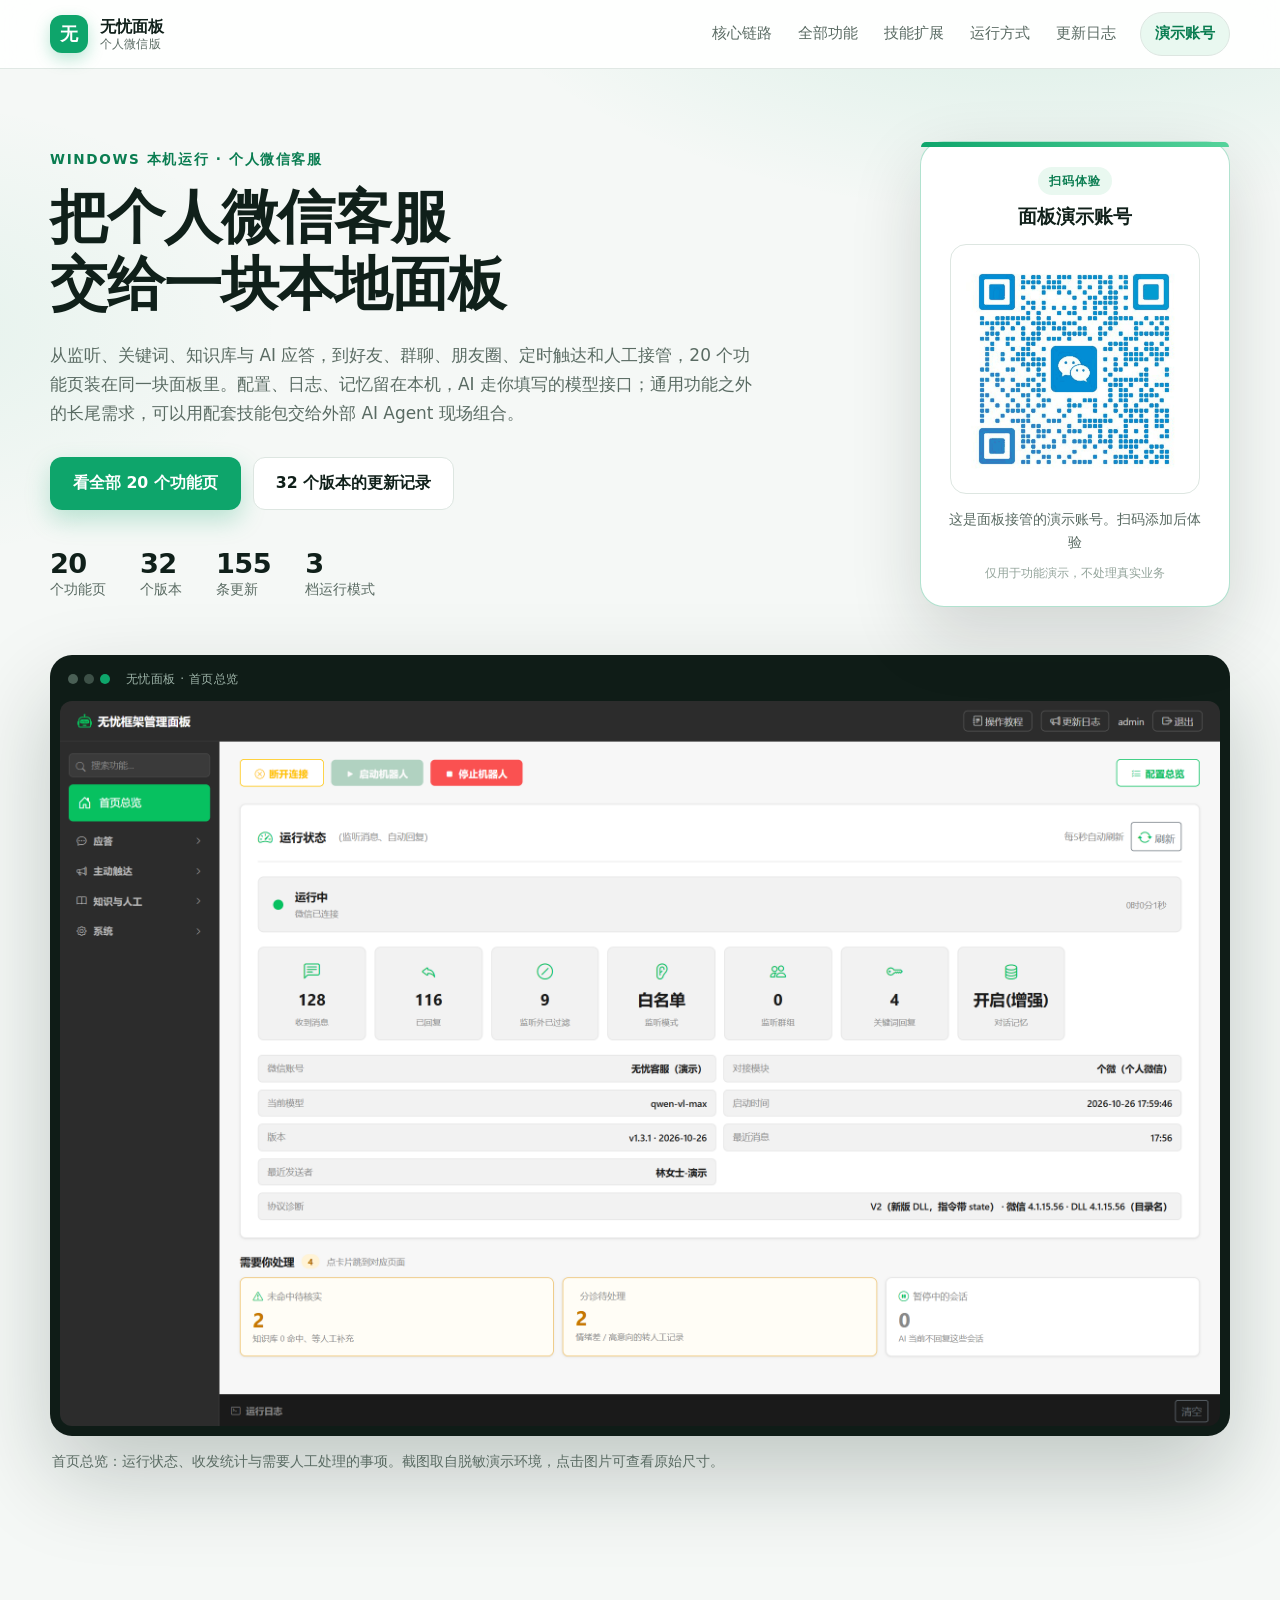
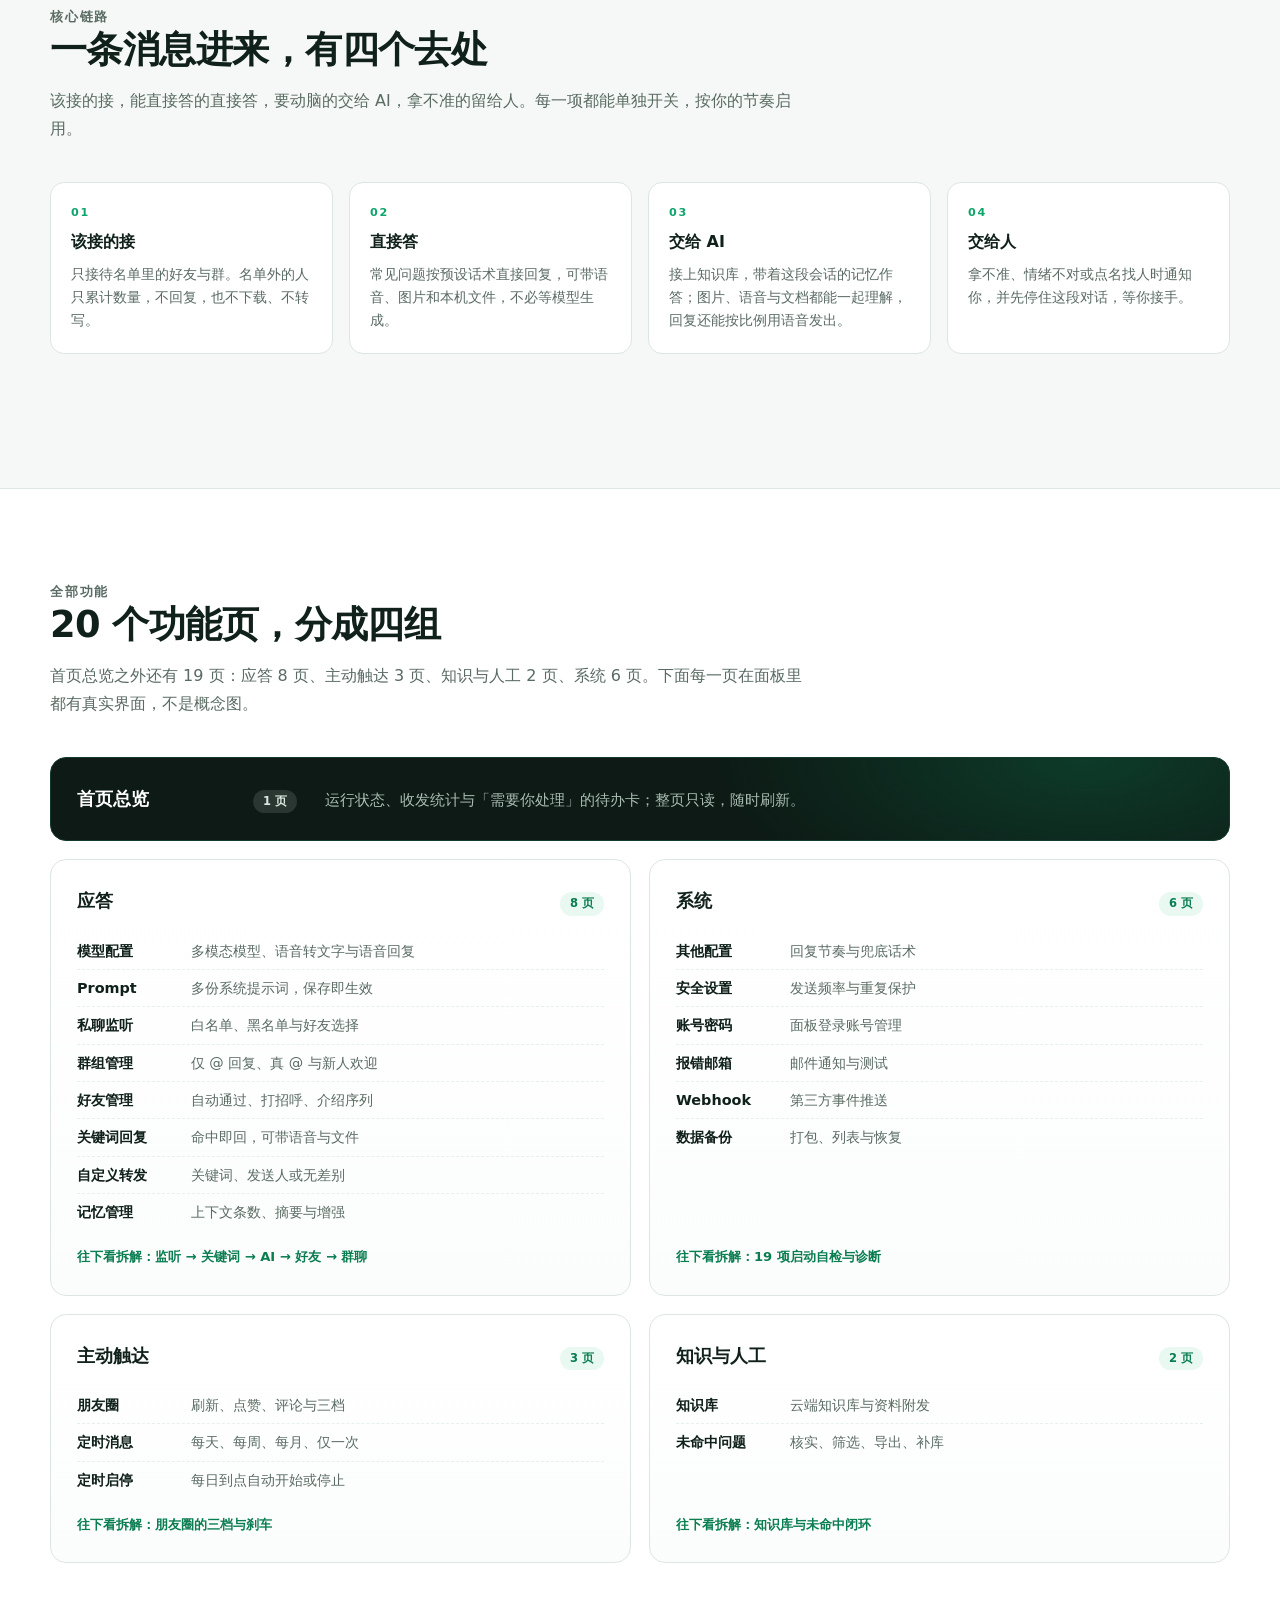
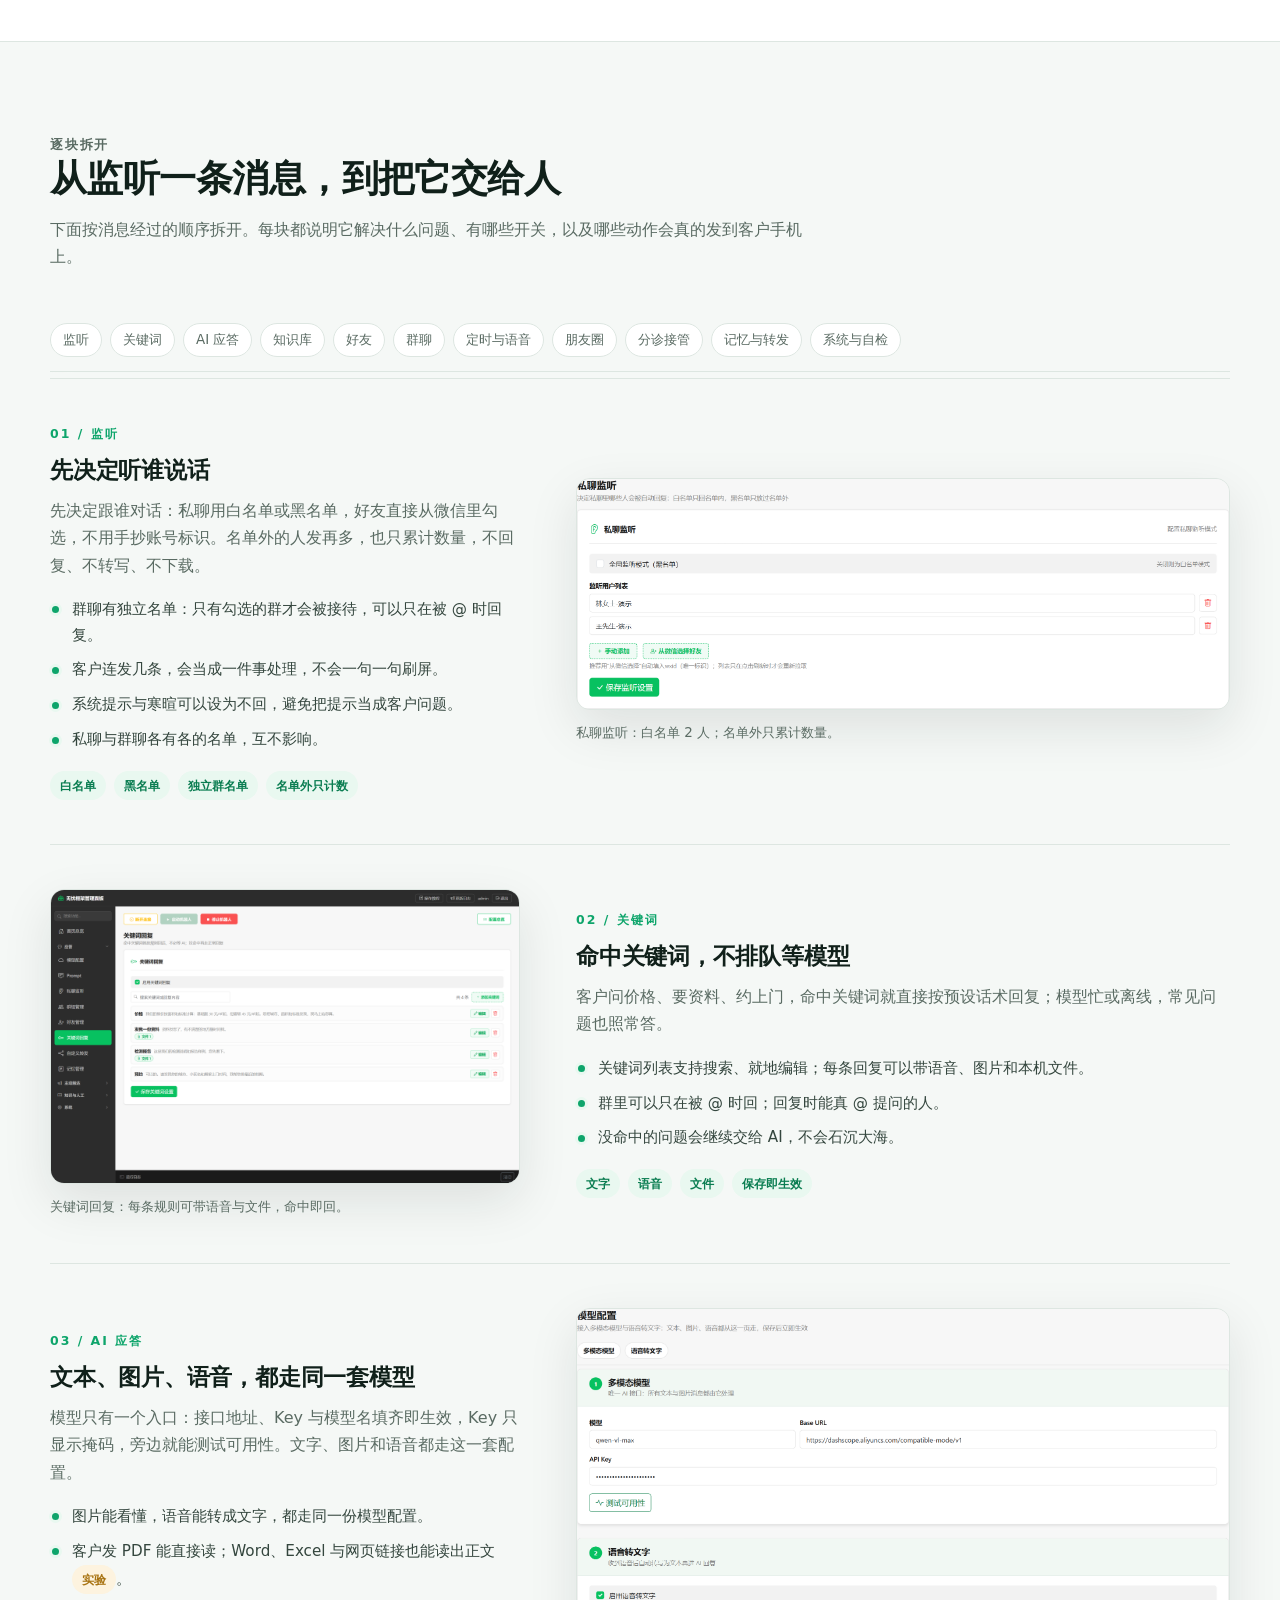
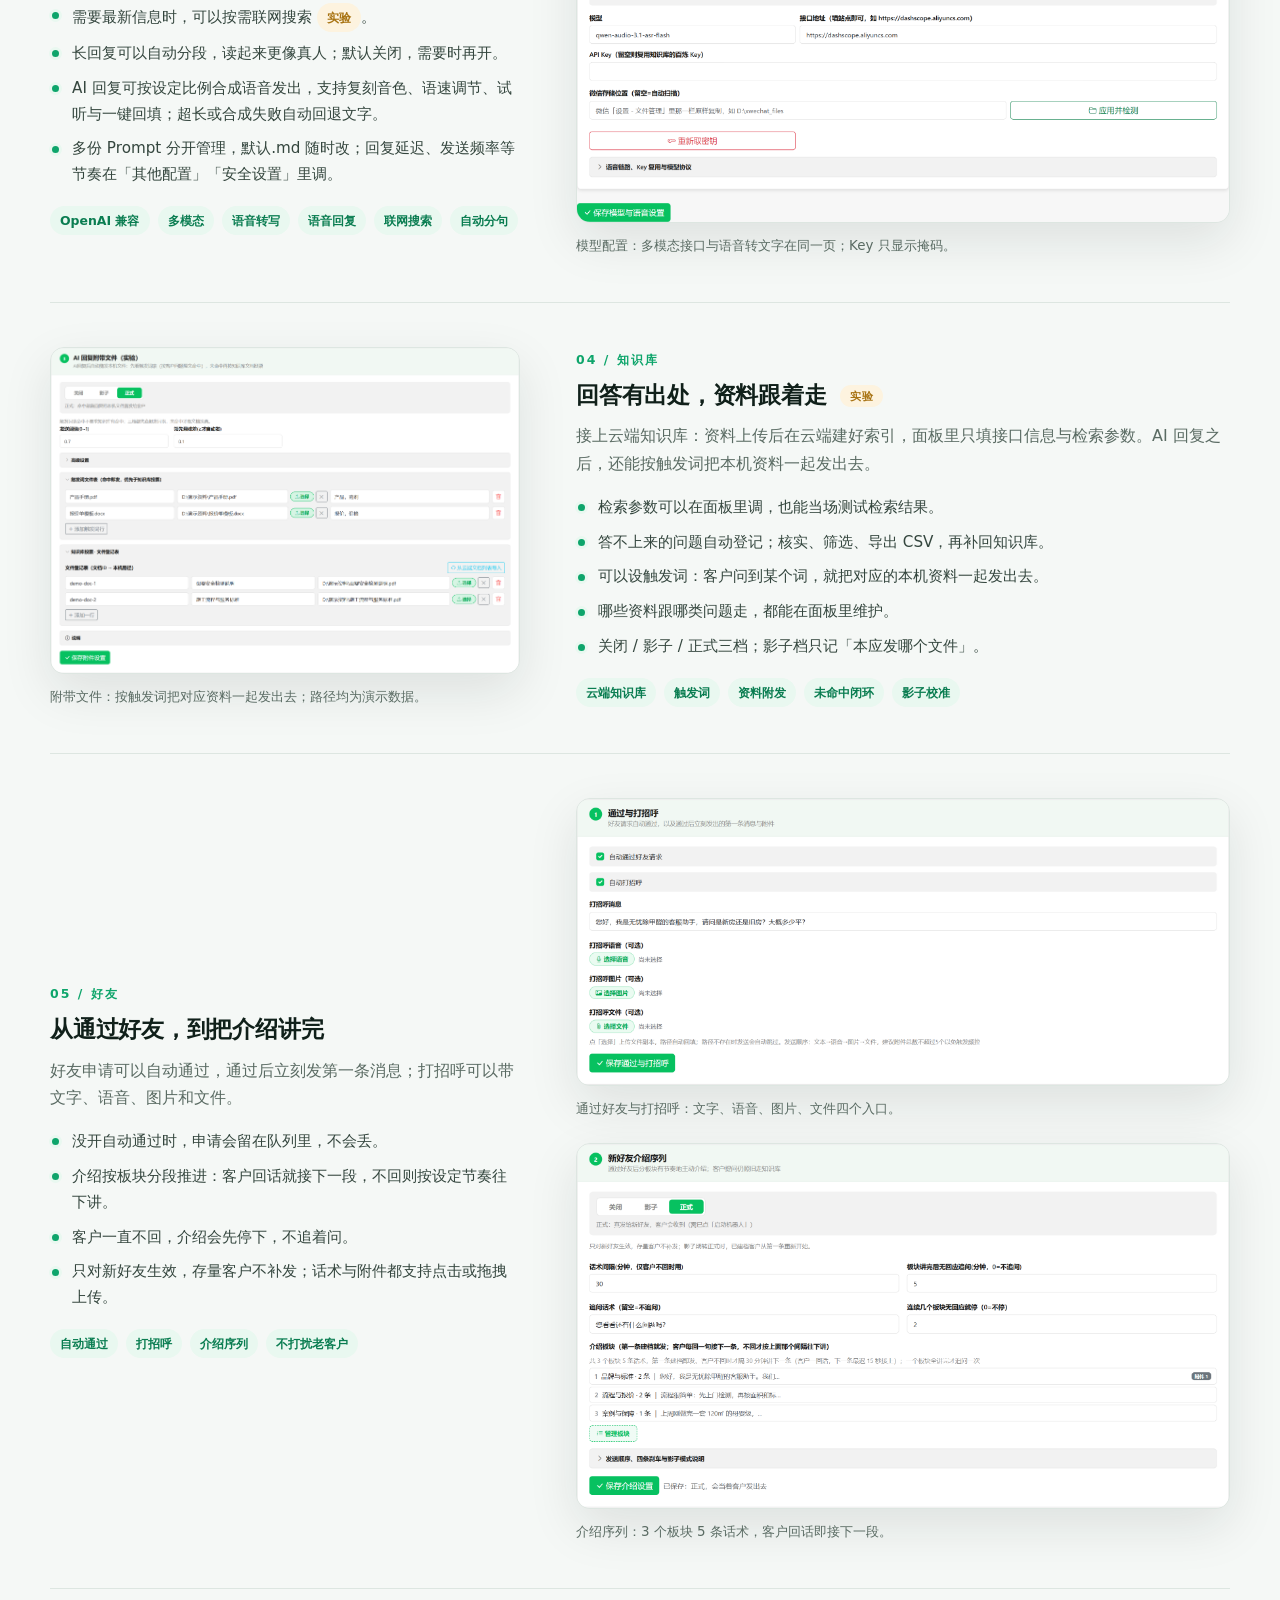
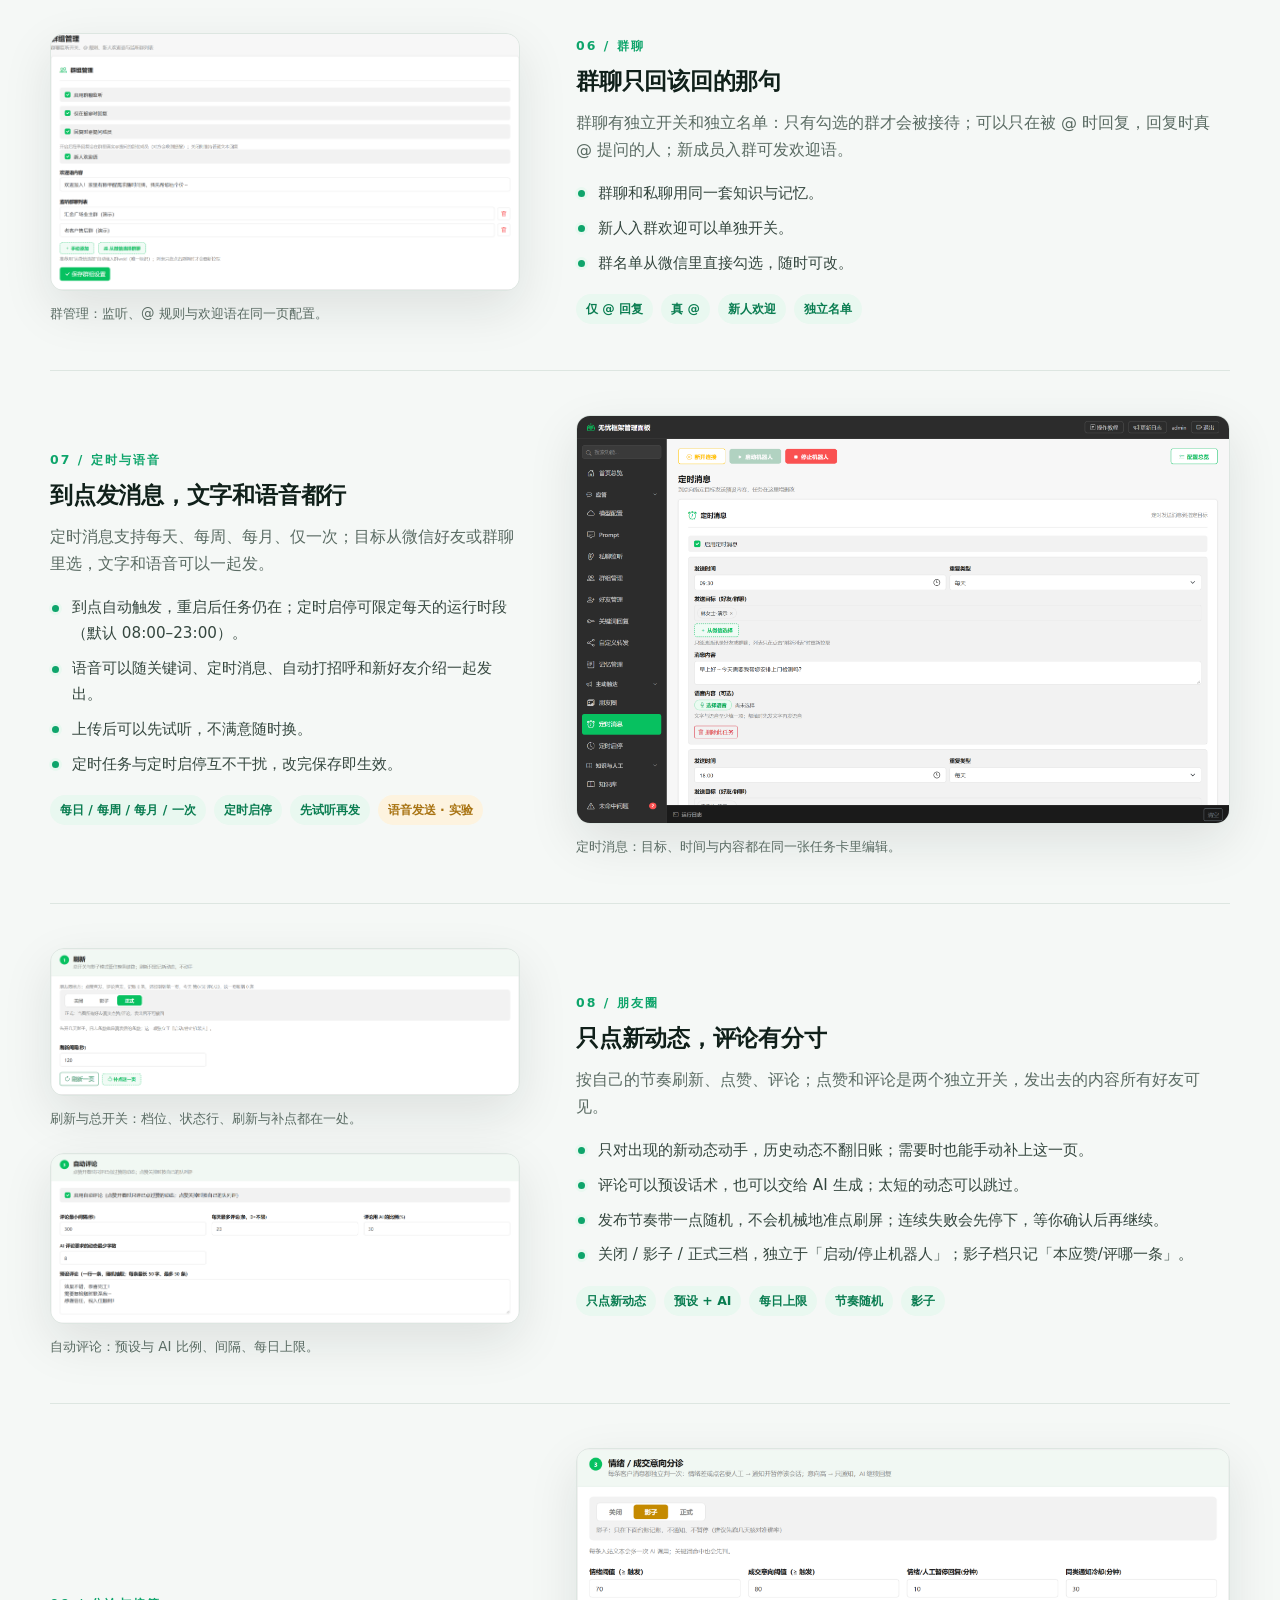
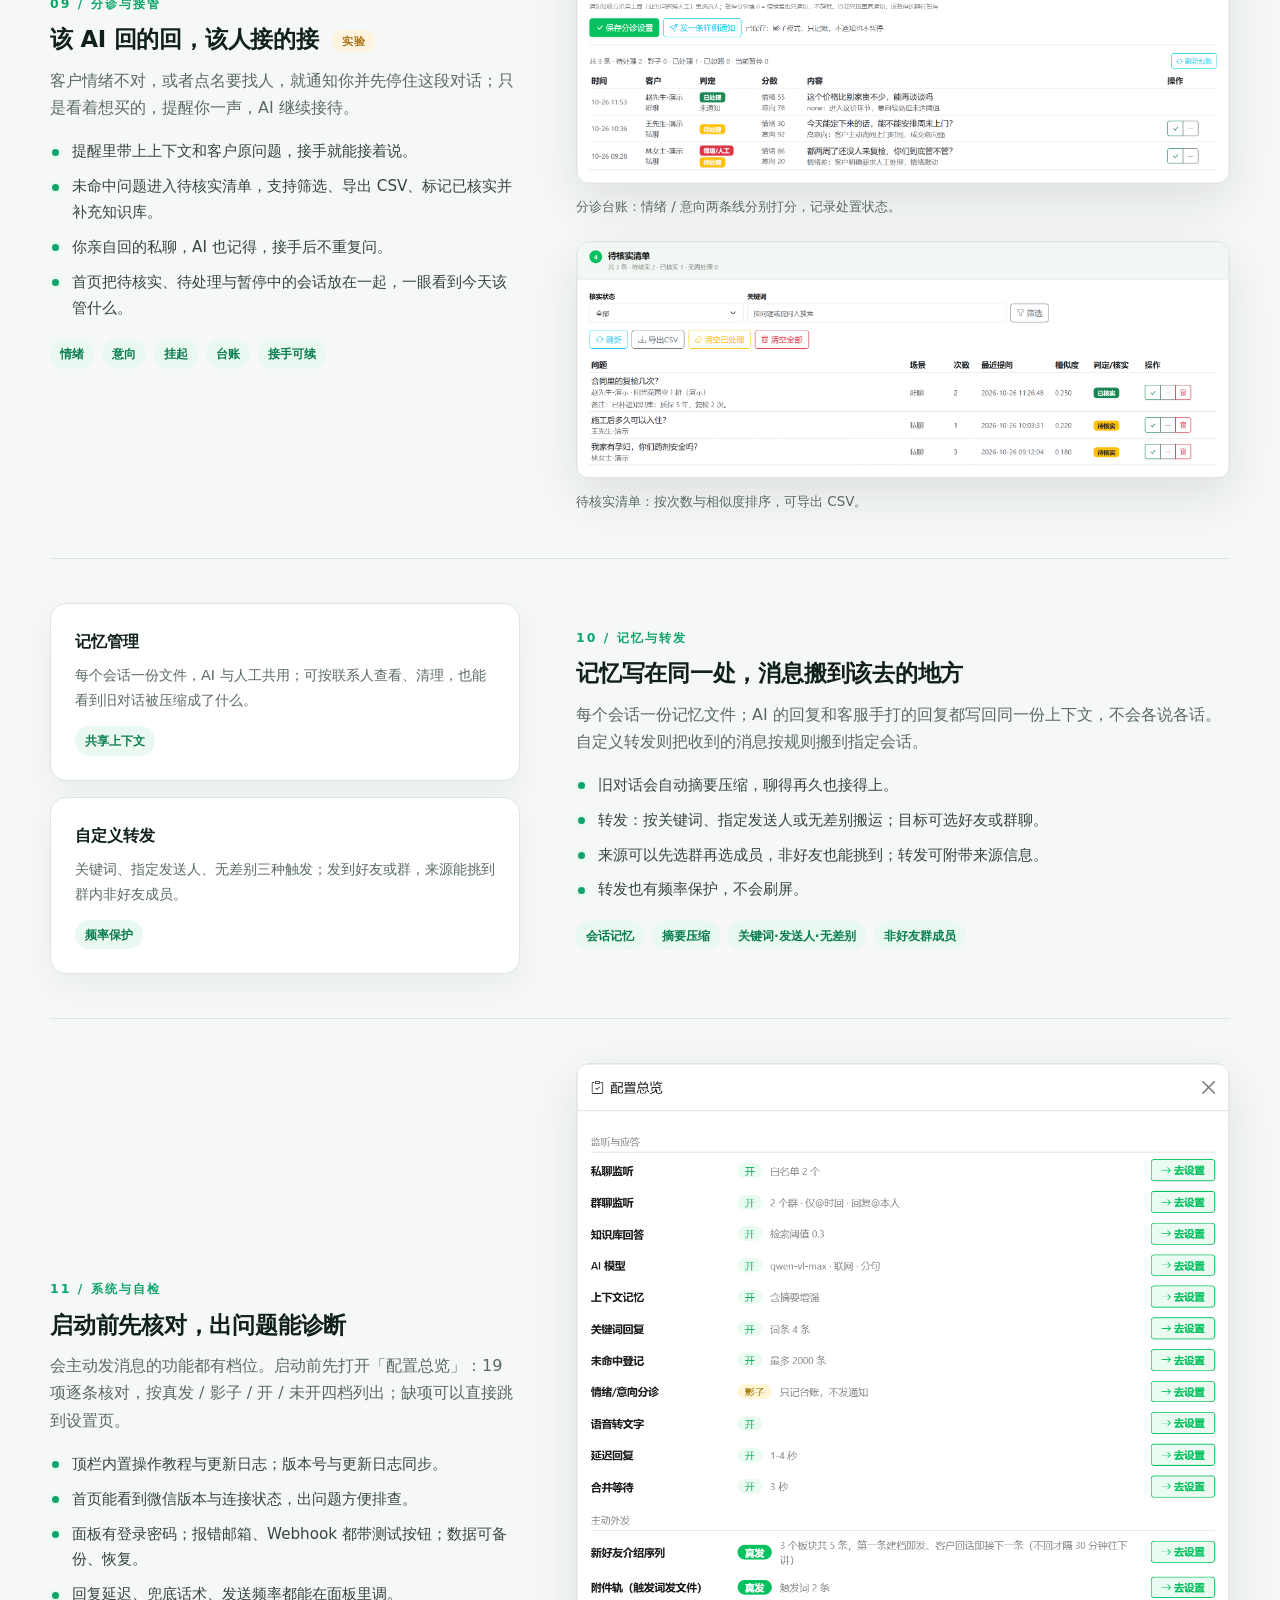
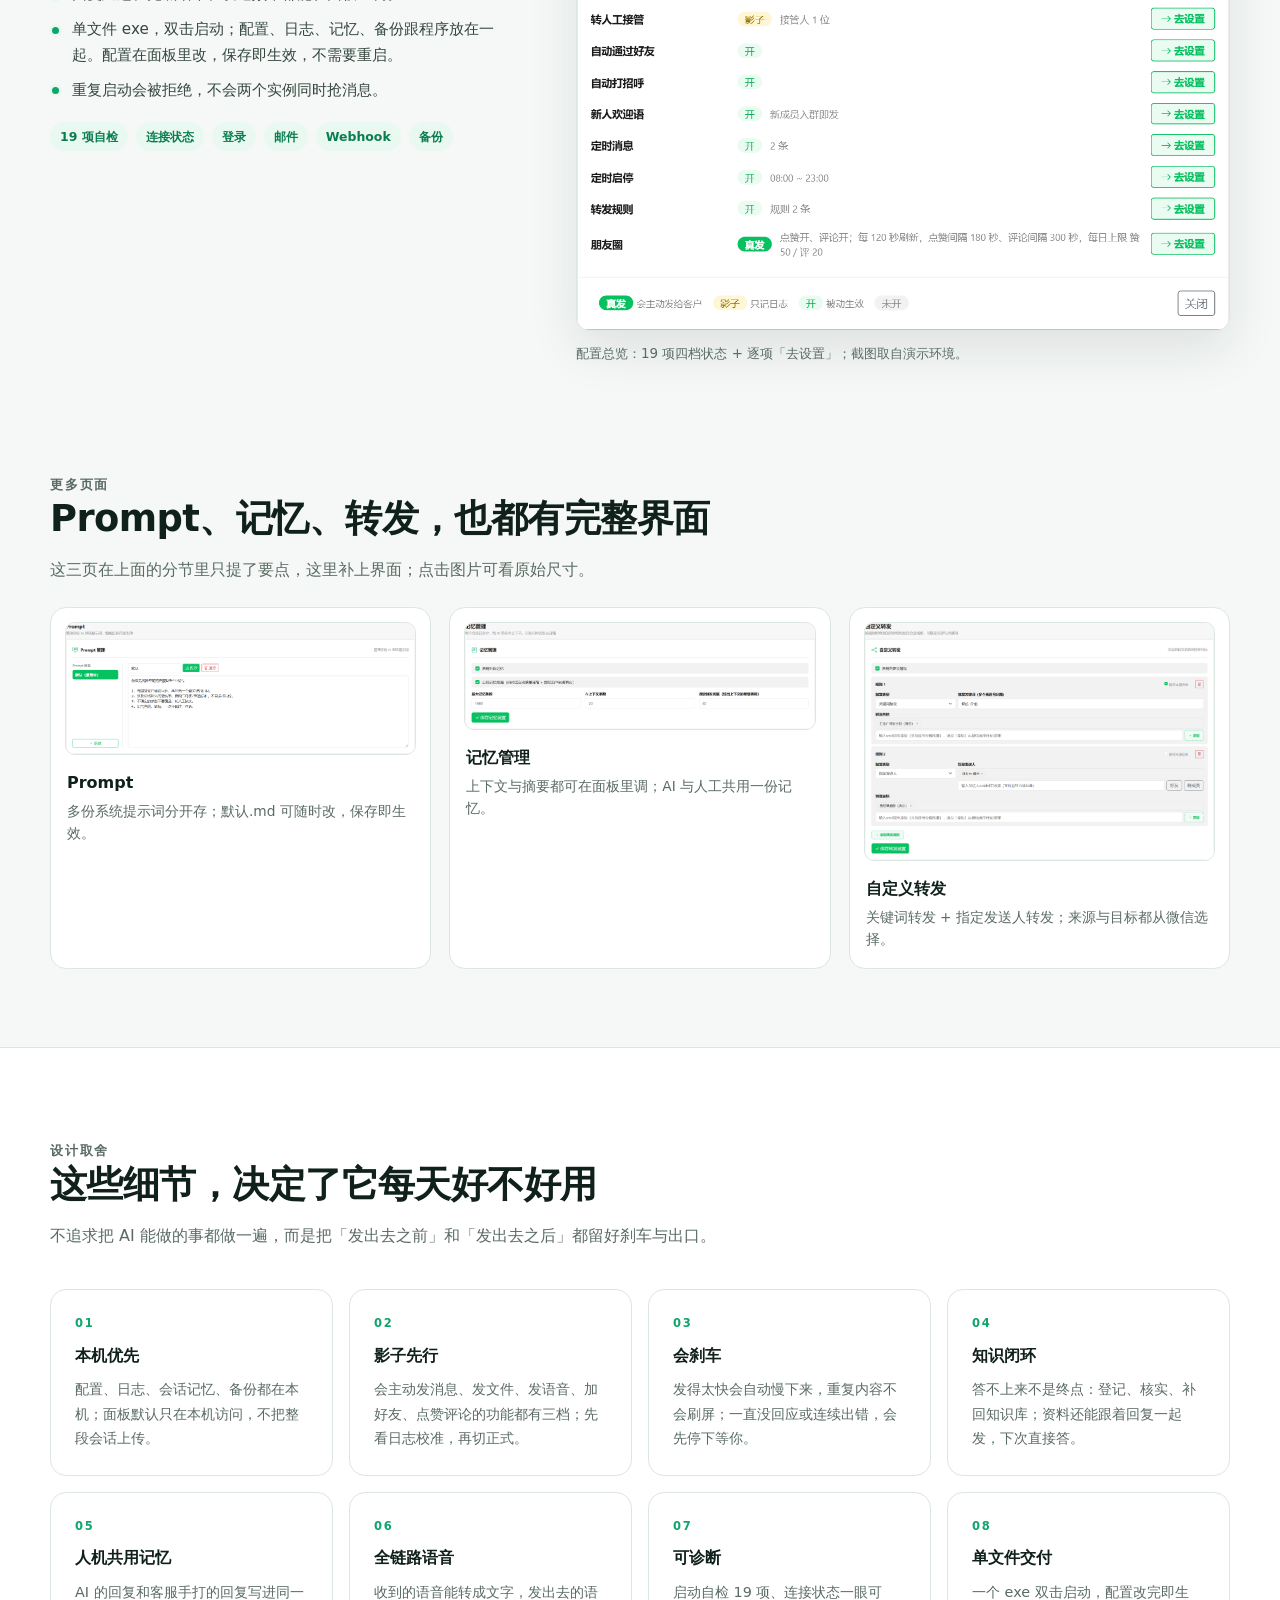
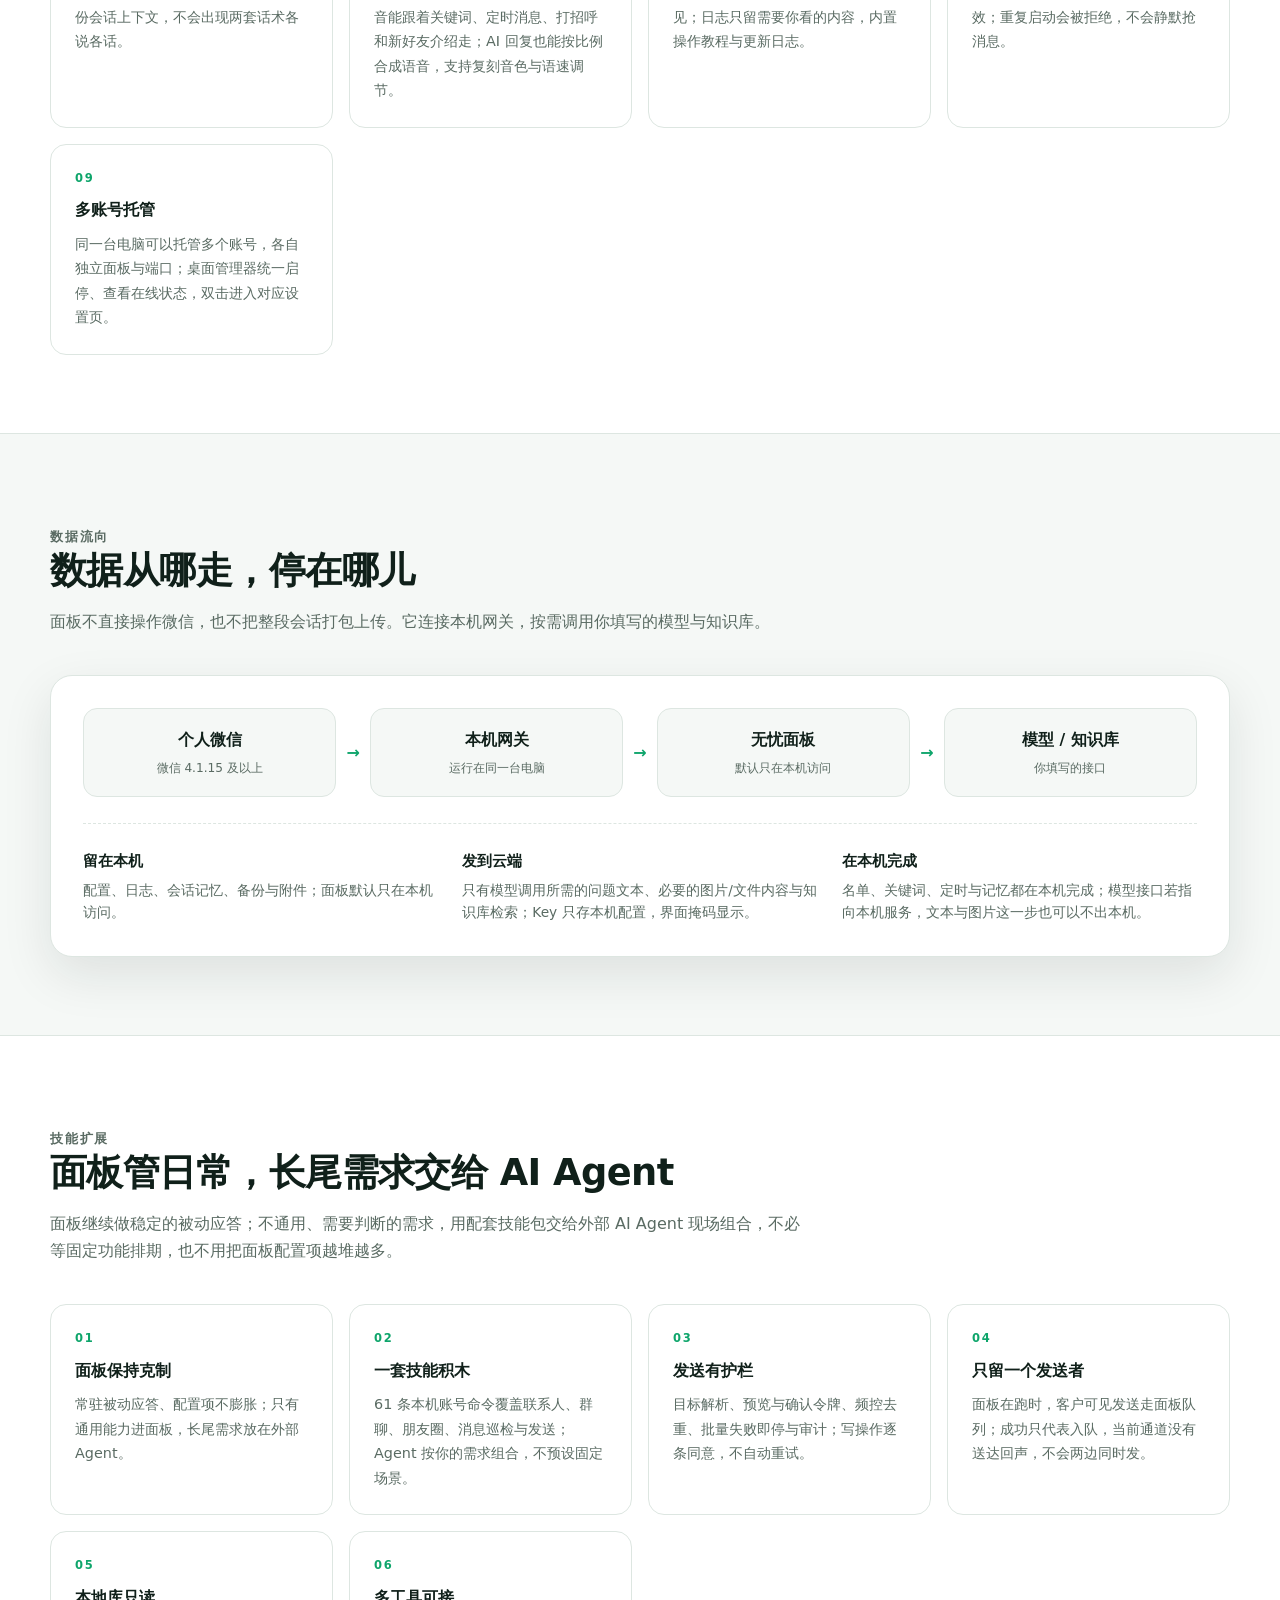
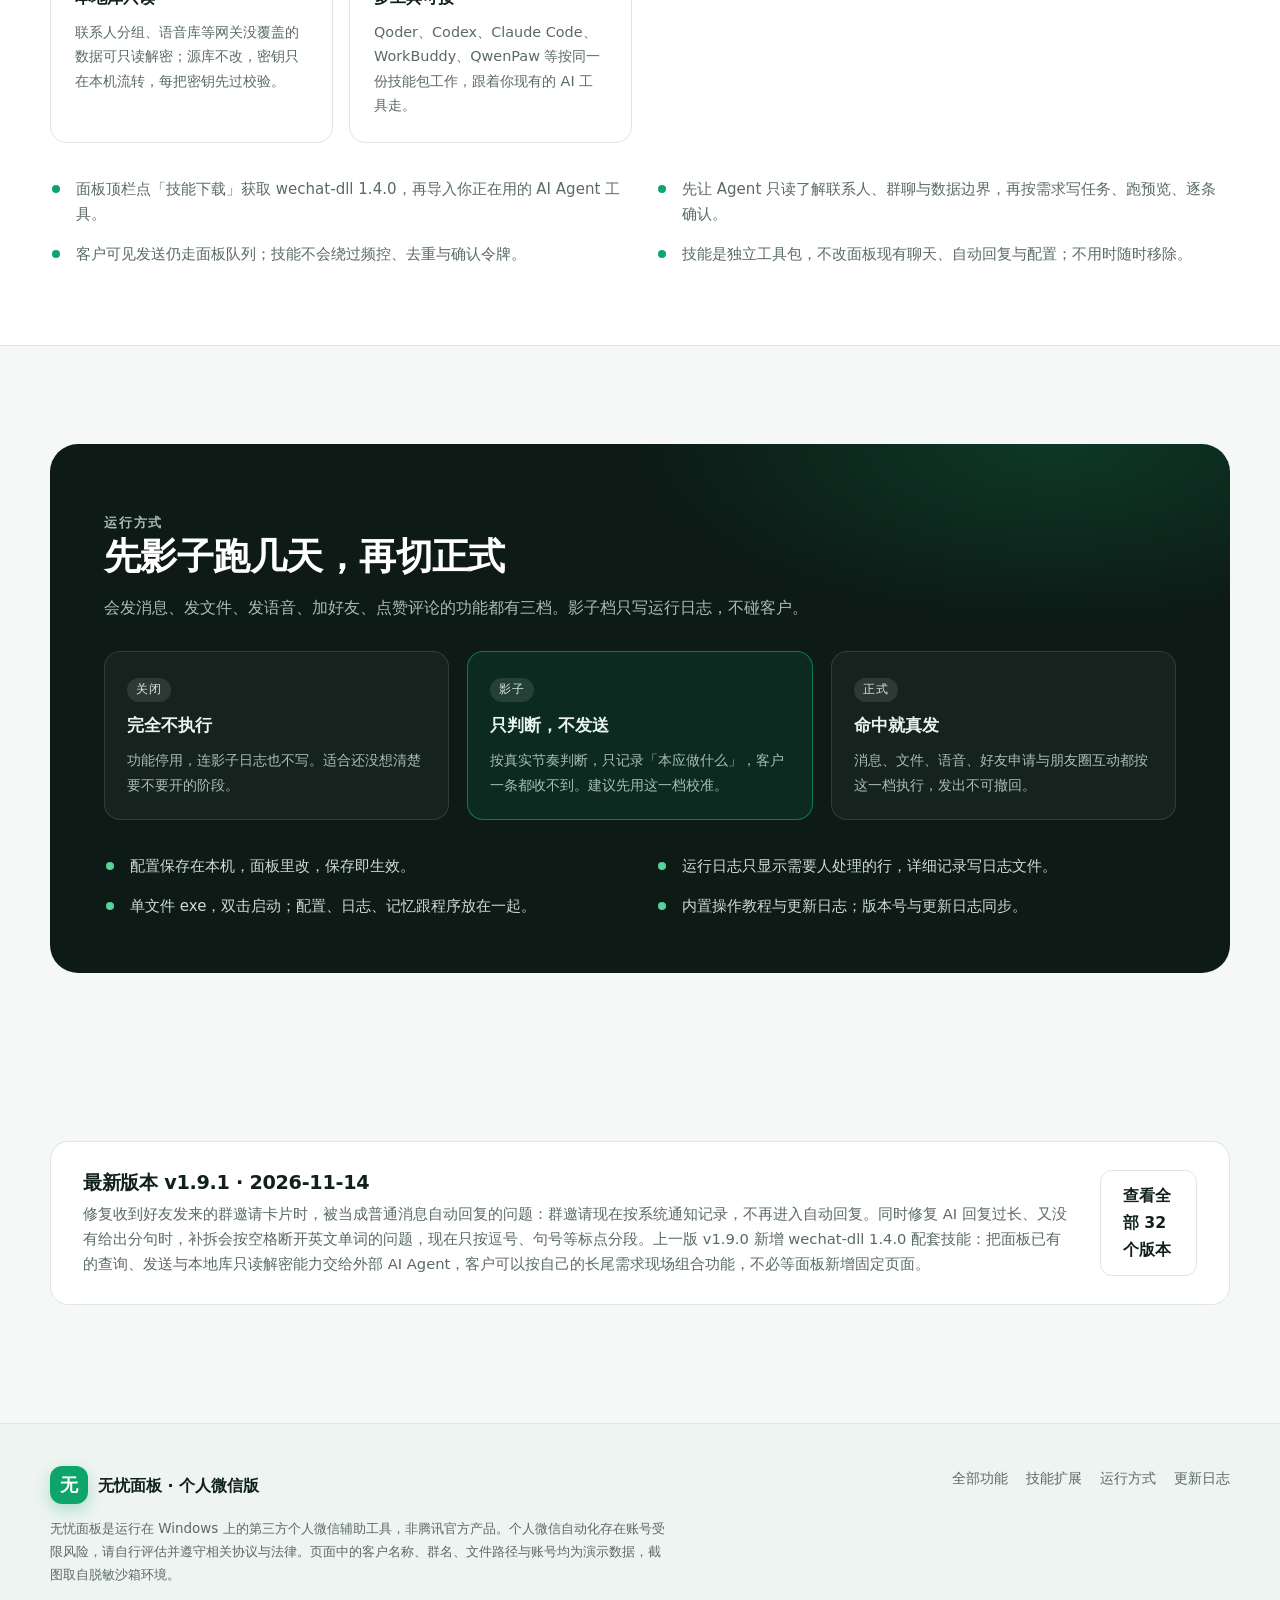
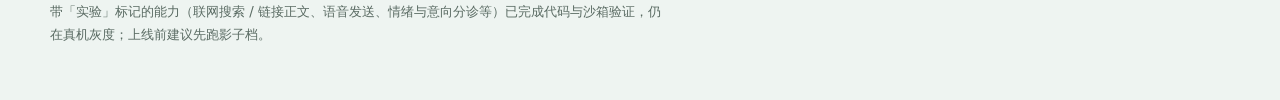
==== index.html @ a6d22963 "changelog: 发布 v1.9.1（群邀请与补拆修复）" ====
<!doctype html>
<html lang="zh-CN">
<head>
  <meta charset="utf-8">
  <meta name="viewport" content="width=device-width, initial-scale=1">
  <title>无忧面板 · 个微智能客服面板（个人微信）</title>
  <meta name="description" content="无忧面板是个微智能客服面板，运行在 Windows 本机：20 个功能页覆盖监听、关键词、知识库、AI 应答、好友、群聊、朋友圈、定时消息、语音、分诊与人工接管；配套技能包可接入外部 AI Agent 扩展长尾需求，并支持一台电脑托管多个账号。">
  <meta name="keywords" content="个微智能客服, 个人微信客服, 微信客服面板, 微信自动回复, AI 客服, vxhook, 多账号托管, SCRM">
  <meta property="og:title" content="无忧面板 · 个微智能客服面板（个人微信）">
  <meta property="og:description" content="20 个功能页：监听、关键词、知识库、AI 应答、好友、群聊、朋友圈、定时消息、语音、分诊与人工接管，集中在一块本地面板里；配套技能包可接入外部 AI Agent 扩展长尾需求，并支持一台电脑托管多个账号。">
  <meta property="og:type" content="website">
  <link rel="icon" href="assets/favicon.svg" type="image/svg+xml">
  <link rel="stylesheet" href="assets/styles.css">
</head>
<body>
  <header class="site-header">
    <div class="wrap header-inner">
      <a class="brand" href="index.html">
        <span class="brand-mark">无</span>
        <span class="brand-text">无忧面板<small>个人微信版</small></span>
      </a>
      <nav class="nav" aria-label="主导航">
        <a href="#features">核心链路</a>
        <a href="#all-features">全部功能</a>
        <a href="#skill">技能扩展</a>
        <a href="#modes">运行方式</a>
        <a href="changelog.html">更新日志</a>
        <a class="nav-cta" href="#demo">演示账号</a>
      </nav>
    </div>
  </header>

  <main>
    <section class="hero">
      <div class="wrap hero-inner">
        <div class="hero-copy">
          <p class="eyebrow">Windows 本机运行 · 个人微信客服</p>
          <h1>把个人微信客服<br>交给一块本地面板</h1>
          <p class="lede">从监听、关键词、知识库与 AI 应答，到好友、群聊、朋友圈、定时触达和人工接管，20 个功能页装在同一块面板里。配置、日志、记忆留在本机，AI 走你填写的模型接口；通用功能之外的长尾需求，可以用配套技能包交给外部 AI Agent 现场组合。</p>
          <div class="hero-actions">
            <a class="btn btn-primary" href="#all-features">看全部 20 个功能页</a>
            <a class="btn btn-ghost" href="changelog.html">32 个版本的更新记录</a>
          </div>
          <ul class="hero-facts">
            <li><strong>20</strong><span>个功能页</span></li>
            <li><strong>32</strong><span>个版本</span></li>
            <li><strong>155</strong><span>条更新</span></li>
            <li><strong>3</strong><span>档运行模式</span></li>
          </ul>
        </div>
        <aside class="demo-card" id="demo" aria-labelledby="demo-title">
          <span class="demo-badge">扫码体验</span>
          <h2 id="demo-title">面板演示账号</h2>
          <a class="demo-qr" href="assets/demo-account-qr.png" target="_blank" rel="noopener" aria-label="打开面板演示账号二维码大图">
            <img src="assets/demo-account-qr.png" width="864" height="864" alt="面板演示账号二维码：无忧工作室客服" loading="eager">
          </a>
          <p>这是面板接管的演示账号。扫码添加后体验</p>
          <span class="demo-note">仅用于功能演示，不处理真实业务</span>
        </aside>
      </div>
      <div class="wrap hero-shot">
        <div class="browser">
          <div class="browser-bar" aria-hidden="true">
            <span class="dot"></span><span class="dot"></span><span class="dot"></span>
            <span class="browser-title">无忧面板 · 首页总览</span>
          </div>
          <a class="shot-link" href="assets/shots/workbench.png" target="_blank" rel="noopener"><img src="assets/shots/workbench.png" width="2400" height="1500" alt="无忧面板首页总览：运行状态、收发统计与需要人工处理的事项" loading="eager"></a>
        </div>
        <p class="hero-caption">首页总览：运行状态、收发统计与需要人工处理的事项。截图取自脱敏演示环境，点击图片可查看原始尺寸。</p>
      </div>
    </section>

    <section class="section" id="features">
      <div class="wrap">
        <div class="section-head">
          <p class="kicker">核心链路</p>
          <h2>一条消息进来，有四个去处</h2>
          <p>该接的接，能直接答的直接答，要动脑的交给 AI，拿不准的留给人。每一项都能单独开关，按你的节奏启用。</p>
        </div>
        <div class="pipeline">
          <div class="pipeline-step">
            <span class="pipeline-no">01</span>
            <h3>该接的接</h3>
            <p>只接待名单里的好友与群。名单外的人只累计数量，不回复，也不下载、不转写。</p>
          </div>
          <div class="pipeline-step">
            <span class="pipeline-no">02</span>
            <h3>直接答</h3>
            <p>常见问题按预设话术直接回复，可带语音、图片和本机文件，不必等模型生成。</p>
          </div>
          <div class="pipeline-step">
            <span class="pipeline-no">03</span>
            <h3>交给 AI</h3>
            <p>接上知识库，带着这段会话的记忆作答；图片、语音与文档都能一起理解，回复还能按比例用语音发出。</p>
          </div>
          <div class="pipeline-step">
            <span class="pipeline-no">04</span>
            <h3>交给人</h3>
            <p>拿不准、情绪不对或点名找人时通知你，并先停住这段对话，等你接手。</p>
          </div>
        </div>
      </div>
    </section>

    <section class="section section-alt" id="all-features">
      <div class="wrap">
        <div class="section-head">
          <p class="kicker">全部功能</p>
          <h2>20 个功能页，分成四组</h2>
          <p>首页总览之外还有 19 页：应答 8 页、主动触达 3 页、知识与人工 2 页、系统 6 页。下面每一页在面板里都有真实界面，不是概念图。</p>
        </div>
        <div class="function-map">
          <article class="map-card map-home">
            <header><h3>首页总览</h3><span class="map-count">1 页</span></header>
            <p>运行状态、收发统计与「需要你处理」的待办卡；整页只读，随时刷新。</p>
          </article>
          <article class="map-card">
            <header><h3>应答</h3><span class="map-count">8 页</span></header>
            <ul class="map-list">
              <li><b>模型配置</b><span>多模态模型、语音转文字与语音回复</span></li>
              <li><b>Prompt</b><span>多份系统提示词，保存即生效</span></li>
              <li><b>私聊监听</b><span>白名单、黑名单与好友选择</span></li>
              <li><b>群组管理</b><span>仅 @ 回复、真 @ 与新人欢迎</span></li>
              <li><b>好友管理</b><span>自动通过、打招呼、介绍序列</span></li>
              <li><b>关键词回复</b><span>命中即回，可带语音与文件</span></li>
              <li><b>自定义转发</b><span>关键词、发送人或无差别</span></li>
              <li><b>记忆管理</b><span>上下文条数、摘要与增强</span></li>
            </ul>
            <p class="map-note"><a href="#listen">往下看拆解：监听 → 关键词 → AI → 好友 → 群聊</a></p>
          </article>
          <article class="map-card">
            <header><h3>系统</h3><span class="map-count">6 页</span></header>
            <ul class="map-list">
              <li><b>其他配置</b><span>回复节奏与兜底话术</span></li>
              <li><b>安全设置</b><span>发送频率与重复保护</span></li>
              <li><b>账号密码</b><span>面板登录账号管理</span></li>
              <li><b>报错邮箱</b><span>邮件通知与测试</span></li>
              <li><b>Webhook</b><span>第三方事件推送</span></li>
              <li><b>数据备份</b><span>打包、列表与恢复</span></li>
            </ul>
            <p class="map-note"><a href="#system">往下看拆解：19 项启动自检与诊断</a></p>
          </article>
          <article class="map-card">
            <header><h3>主动触达</h3><span class="map-count">3 页</span></header>
            <ul class="map-list">
              <li><b>朋友圈</b><span>刷新、点赞、评论与三档</span></li>
              <li><b>定时消息</b><span>每天、每周、每月、仅一次</span></li>
              <li><b>定时启停</b><span>每日到点自动开始或停止</span></li>
            </ul>
            <p class="map-note"><a href="#moments">往下看拆解：朋友圈的三档与刹车</a></p>
          </article>
          <article class="map-card">
            <header><h3>知识与人工</h3><span class="map-count">2 页</span></header>
            <ul class="map-list">
              <li><b>知识库</b><span>云端知识库与资料附发</span></li>
              <li><b>未命中问题</b><span>核实、筛选、导出、补库</span></li>
            </ul>
            <p class="map-note"><a href="#knowledge">往下看拆解：知识库与未命中闭环</a></p>
          </article>
        </div>
      </div>
    </section>

    <section class="section" id="deep">
      <div class="wrap">
        <div class="section-head">
          <p class="kicker">逐块拆开</p>
          <h2>从监听一条消息，到把它交给人</h2>
          <p>下面按消息经过的顺序拆开。每块都说明它解决什么问题、有哪些开关，以及哪些动作会真的发到客户手机上。</p>
        </div>
        <nav class="feature-toc" aria-label="功能分节">
          <a href="#listen">监听</a>
          <a href="#keyword">关键词</a>
          <a href="#ai">AI 应答</a>
          <a href="#knowledge">知识库</a>
          <a href="#friend">好友</a>
          <a href="#group">群聊</a>
          <a href="#schedule">定时与语音</a>
          <a href="#moments">朋友圈</a>
          <a href="#handoff">分诊接管</a>
          <a href="#memory">记忆与转发</a>
          <a href="#system">系统与自检</a>
        </nav>

        <div class="feature" id="listen">
          <div class="feature-copy">
            <span class="feature-no">01 / 监听</span>
            <h3>先决定听谁说话</h3>
            <p>先决定跟谁对话：私聊用白名单或黑名单，好友直接从微信里勾选，不用手抄账号标识。名单外的人发再多，也只累计数量，不回复、不转写、不下载。</p>
            <ul class="bullets">
              <li>群聊有独立名单：只有勾选的群才会被接待，可以只在被 @ 时回复。</li>
              <li>客户连发几条，会当成一件事处理，不会一句一句刷屏。</li>
              <li>系统提示与寒暄可以设为不回，避免把提示当成客户问题。</li>
              <li>私聊与群聊各有各的名单，互不影响。</li>
            </ul>
            <div class="tags"><span class="tag">白名单</span><span class="tag">黑名单</span><span class="tag">独立群名单</span><span class="tag">名单外只计数</span></div>
          </div>
          <figure class="feature-media shot">
            <a class="shot-link" href="assets/shots/listen.png" target="_blank" rel="noopener"><img src="assets/shots/listen.png" width="1986" height="701" alt="私聊监听：白名单模式与两位演示好友" loading="lazy"></a>
            <figcaption>私聊监听：白名单 2 人；名单外只累计数量。</figcaption>
          </figure>
        </div>

        <div class="feature reverse" id="keyword">
          <div class="feature-copy">
            <span class="feature-no">02 / 关键词</span>
            <h3>命中关键词，不排队等模型</h3>
            <p>客户问价格、要资料、约上门，命中关键词就直接按预设话术回复；模型忙或离线，常见问题也照常答。</p>
            <ul class="bullets">
              <li>关键词列表支持搜索、就地编辑；每条回复可以带语音、图片和本机文件。</li>
              <li>群里可以只在被 @ 时回；回复时能真 @ 提问的人。</li>
              <li>没命中的问题会继续交给 AI，不会石沉大海。</li>
            </ul>
            <div class="tags"><span class="tag">文字</span><span class="tag">语音</span><span class="tag">文件</span><span class="tag">保存即生效</span></div>
          </div>
          <figure class="feature-media shot">
            <a class="shot-link" href="assets/shots/keyword.png" target="_blank" rel="noopener"><img src="assets/shots/keyword.png" width="2400" height="1500" alt="关键词回复页面：价格、发资料、检测报告、预约四条规则" loading="lazy"></a>
            <figcaption>关键词回复：每条规则可带语音与文件，命中即回。</figcaption>
          </figure>
        </div>

        <div class="feature" id="ai">
          <div class="feature-copy">
            <span class="feature-no">03 / AI 应答</span>
            <h3>文本、图片、语音，都走同一套模型</h3>
            <p>模型只有一个入口：接口地址、Key 与模型名填齐即生效，Key 只显示掩码，旁边就能测试可用性。文字、图片和语音都走这一套配置。</p>
            <ul class="bullets">
              <li>图片能看懂，语音能转成文字，都走同一份模型配置。</li>
              <li>客户发 PDF 能直接读；Word、Excel 与网页链接也能读出正文 <span class="tag warn">实验</span>。</li>
              <li>需要最新信息时，可以按需联网搜索 <span class="tag warn">实验</span>。</li>
              <li>长回复可以自动分段，读起来更像真人；默认关闭，需要时再开。</li>
              <li>AI 回复可按设定比例合成语音发出，支持复刻音色、语速调节、试听与一键回填；超长或合成失败自动回退文字。</li>
              <li>多份 Prompt 分开管理，默认.md 随时改；回复延迟、发送频率等节奏在「其他配置」「安全设置」里调。</li>
            </ul>
            <div class="tags"><span class="tag">OpenAI 兼容</span><span class="tag">多模态</span><span class="tag">语音转写</span><span class="tag">语音回复</span><span class="tag">联网搜索</span><span class="tag">自动分句</span></div>
          </div>
          <figure class="feature-media shot">
            <a class="shot-link" href="assets/shots/api.png" target="_blank" rel="noopener"><img src="assets/shots/api.png" width="1986" height="1565" alt="模型配置：多模态模型与语音转文字两节，API Key 显示为掩码" loading="lazy"></a>
            <figcaption>模型配置：多模态接口与语音转文字在同一页；Key 只显示掩码。</figcaption>
          </figure>
        </div>

        <div class="feature reverse" id="knowledge">
          <div class="feature-copy">
            <span class="feature-no">04 / 知识库</span>
            <h3>回答有出处，资料跟着走 <span class="tag warn">实验</span></h3>
            <p>接上云端知识库：资料上传后在云端建好索引，面板里只填接口信息与检索参数。AI 回复之后，还能按触发词把本机资料一起发出去。</p>
            <ul class="bullets">
              <li>检索参数可以在面板里调，也能当场测试检索结果。</li>
              <li>答不上来的问题自动登记；核实、筛选、导出 CSV，再补回知识库。</li>
              <li>可以设触发词：客户问到某个词，就把对应的本机资料一起发出去。</li>
              <li>哪些资料跟哪类问题走，都能在面板里维护。</li>
              <li>关闭 / 影子 / 正式三档；影子档只记「本应发哪个文件」。</li>
            </ul>
            <div class="tags"><span class="tag">云端知识库</span><span class="tag">触发词</span><span class="tag">资料附发</span><span class="tag">未命中闭环</span><span class="tag">影子校准</span></div>
          </div>
          <figure class="feature-media shot">
            <a class="shot-link" href="assets/shots/kb_attach.png" target="_blank" rel="noopener"><img src="assets/shots/kb_attach.png" width="1986" height="1377" alt="AI 回复附带文件设置：三档模式、触发词文件表与知识库文件登记表" loading="lazy"></a>
            <figcaption>附带文件：按触发词把对应资料一起发出去；路径均为演示数据。</figcaption>
          </figure>
        </div>

        <div class="feature" id="friend">
          <div class="feature-copy">
            <span class="feature-no">05 / 好友</span>
            <h3>从通过好友，到把介绍讲完</h3>
            <p>好友申请可以自动通过，通过后立刻发第一条消息；打招呼可以带文字、语音、图片和文件。</p>
            <ul class="bullets">
              <li>没开自动通过时，申请会留在队列里，不会丢。</li>
              <li>介绍按板块分段推进：客户回话就接下一段，不回则按设定节奏往下讲。</li>
              <li>客户一直不回，介绍会先停下，不追着问。</li>
              <li>只对新好友生效，存量客户不补发；话术与附件都支持点击或拖拽上传。</li>
            </ul>
            <div class="tags"><span class="tag">自动通过</span><span class="tag">打招呼</span><span class="tag">介绍序列</span><span class="tag">不打扰老客户</span></div>
          </div>
          <div class="feature-media shot-pair">
            <figure class="shot">
              <a class="shot-link" href="assets/shots/friend_basic.png" target="_blank" rel="noopener"><img src="assets/shots/friend_basic.png" width="1986" height="872" alt="好友管理：自动通过、自动打招呼与语音图片文件附件入口" loading="lazy"></a>
              <figcaption>通过好友与打招呼：文字、语音、图片、文件四个入口。</figcaption>
            </figure>
            <figure class="shot">
              <a class="shot-link" href="assets/shots/intro_seq.png" target="_blank" rel="noopener"><img src="assets/shots/intro_seq.png" width="1986" height="1109" alt="新好友介绍序列设置：3 个板块、5 条话术与节奏参数" loading="lazy"></a>
              <figcaption>介绍序列：3 个板块 5 条话术，客户回话即接下一段。</figcaption>
            </figure>
          </div>
        </div>

        <div class="feature reverse" id="group">
          <div class="feature-copy">
            <span class="feature-no">06 / 群聊</span>
            <h3>群聊只回该回的那句</h3>
            <p>群聊有独立开关和独立名单：只有勾选的群才会被接待；可以只在被 @ 时回复，回复时真 @ 提问的人；新成员入群可发欢迎语。</p>
            <ul class="bullets">
              <li>群聊和私聊用同一套知识与记忆。</li>
              <li>新人入群欢迎可以单独开关。</li>
              <li>群名单从微信里直接勾选，随时可改。</li>
            </ul>
            <div class="tags"><span class="tag">仅 @ 回复</span><span class="tag">真 @</span><span class="tag">新人欢迎</span><span class="tag">独立名单</span></div>
          </div>
          <figure class="feature-media shot">
            <a class="shot-link" href="assets/shots/group.png" target="_blank" rel="noopener"><img src="assets/shots/group.png" width="1986" height="1088" alt="群组管理：群聊监听、仅被 @ 时回复、新人欢迎语与监听群列表" loading="lazy"></a>
            <figcaption>群管理：监听、@ 规则与欢迎语在同一页配置。</figcaption>
          </figure>
        </div>

        <div class="feature" id="schedule">
          <div class="feature-copy">
            <span class="feature-no">07 / 定时与语音</span>
            <h3>到点发消息，文字和语音都行</h3>
            <p>定时消息支持每天、每周、每月、仅一次；目标从微信好友或群聊里选，文字和语音可以一起发。</p>
            <ul class="bullets">
              <li>到点自动触发，重启后任务仍在；定时启停可限定每天的运行时段（默认 08:00–23:00）。</li>
              <li>语音可以随关键词、定时消息、自动打招呼和新好友介绍一起发出。</li>
              <li>上传后可以先试听，不满意随时换。</li>
              <li>定时任务与定时启停互不干扰，改完保存即生效。</li>
            </ul>
            <div class="tags"><span class="tag">每日 / 每周 / 每月 / 一次</span><span class="tag">定时启停</span><span class="tag">先试听再发</span><span class="tag warn">语音发送 · 实验</span></div>
          </div>
          <figure class="feature-media shot">
            <a class="shot-link" href="assets/shots/schedule.png" target="_blank" rel="noopener"><img src="assets/shots/schedule.png" width="2400" height="1500" alt="定时消息页面：发送时间、重复类型、目标选择与文字语音内容" loading="lazy"></a>
            <figcaption>定时消息：目标、时间与内容都在同一张任务卡里编辑。</figcaption>
          </figure>
        </div>

        <div class="feature reverse" id="moments">
          <div class="feature-copy">
            <span class="feature-no">08 / 朋友圈</span>
            <h3>只点新动态，评论有分寸</h3>
            <p>按自己的节奏刷新、点赞、评论；点赞和评论是两个独立开关，发出去的内容所有好友可见。</p>
            <ul class="bullets">
              <li>只对出现的新动态动手，历史动态不翻旧账；需要时也能手动补上这一页。</li>
              <li>评论可以预设话术，也可以交给 AI 生成；太短的动态可以跳过。</li>
              <li>发布节奏带一点随机，不会机械地准点刷屏；连续失败会先停下，等你确认后再继续。</li>
              <li>关闭 / 影子 / 正式三档，独立于「启动/停止机器人」；影子档只记「本应赞/评哪一条」。</li>
            </ul>
            <div class="tags"><span class="tag">只点新动态</span><span class="tag">预设 + AI</span><span class="tag">每日上限</span><span class="tag">节奏随机</span><span class="tag">影子</span></div>
          </div>
          <div class="feature-media shot-pair">
            <figure class="shot">
              <a class="shot-link" href="assets/shots/moments_refresh.png" target="_blank" rel="noopener"><img src="assets/shots/moments_refresh.png" width="1986" height="618" alt="朋友圈刷新与三档模式：状态行、关闭影子正式与刷新按钮" loading="lazy"></a>
              <figcaption>刷新与总开关：档位、状态行、刷新与补点都在一处。</figcaption>
            </figure>
            <figure class="shot">
              <a class="shot-link" href="assets/shots/moments_comment.png" target="_blank" rel="noopener"><img src="assets/shots/moments_comment.png" width="1986" height="720" alt="朋友圈自动评论：预设评论、AI 比例、间隔与每日上限" loading="lazy"></a>
              <figcaption>自动评论：预设与 AI 比例、间隔、每日上限。</figcaption>
            </figure>
          </div>
        </div>

        <div class="feature" id="handoff">
          <div class="feature-copy">
            <span class="feature-no">09 / 分诊与接管</span>
            <h3>该 AI 回的回，该人接的接 <span class="tag warn">实验</span></h3>
            <p>客户情绪不对，或者点名要找人，就通知你并先停住这段对话；只是看着想买的，提醒你一声，AI 继续接待。</p>
            <ul class="bullets">
              <li>提醒里带上上下文和客户原问题，接手就能接着说。</li>
              <li>未命中问题进入待核实清单，支持筛选、导出 CSV、标记已核实并补充知识库。</li>
              <li>你亲自回的私聊，AI 也记得，接手后不重复问。</li>
              <li>首页把待核实、待处理与暂停中的会话放在一起，一眼看到今天该管什么。</li>
            </ul>
            <div class="tags"><span class="tag">情绪</span><span class="tag">意向</span><span class="tag">挂起</span><span class="tag">台账</span><span class="tag">接手可续</span></div>
          </div>
          <div class="feature-media shot-pair">
            <figure class="shot">
              <a class="shot-link" href="assets/shots/triage.png" target="_blank" rel="noopener"><img src="assets/shots/triage.png" width="1986" height="1017" alt="情绪与成交意向分诊台账：演示记录与处置状态" loading="lazy"></a>
              <figcaption>分诊台账：情绪 / 意向两条线分别打分，记录处置状态。</figcaption>
            </figure>
            <figure class="shot">
              <a class="shot-link" href="assets/shots/unmatched_list.png" target="_blank" rel="noopener"><img src="assets/shots/unmatched_list.png" width="1986" height="719" alt="待核实清单：客户问题、场景与核实状态" loading="lazy"></a>
              <figcaption>待核实清单：按次数与相似度排序，可导出 CSV。</figcaption>
            </figure>
          </div>
        </div>

        <div class="feature reverse" id="memory">
          <div class="feature-copy">
            <span class="feature-no">10 / 记忆与转发</span>
            <h3>记忆写在同一处，消息搬到该去的地方</h3>
            <p>每个会话一份记忆文件；AI 的回复和客服手打的回复都写回同一份上下文，不会各说各话。自定义转发则把收到的消息按规则搬到指定会话。</p>
            <ul class="bullets">
              <li>旧对话会自动摘要压缩，聊得再久也接得上。</li>
              <li>转发：按关键词、指定发送人或无差别搬运；目标可选好友或群聊。</li>
              <li>来源可以先选群再选成员，非好友也能挑到；转发可附带来源信息。</li>
              <li>转发也有频率保护，不会刷屏。</li>
            </ul>
            <div class="tags"><span class="tag">会话记忆</span><span class="tag">摘要压缩</span><span class="tag">关键词·发送人·无差别</span><span class="tag">非好友群成员</span></div>
          </div>
          <div class="feature-media mini-grid">
            <div class="mini-card">
              <h4>记忆管理</h4>
              <p>每个会话一份文件，AI 与人工共用；可按联系人查看、清理，也能看到旧对话被压缩成了什么。</p>
              <span class="tag">共享上下文</span>
            </div>
            <div class="mini-card">
              <h4>自定义转发</h4>
              <p>关键词、指定发送人、无差别三种触发；发到好友或群，来源能挑到群内非好友成员。</p>
              <span class="tag">频率保护</span>
            </div>
          </div>
        </div>

        <div class="feature" id="system">
          <div class="feature-copy">
            <span class="feature-no">11 / 系统与自检</span>
            <h3>启动前先核对，出问题能诊断</h3>
            <p>会主动发消息的功能都有档位。启动前先打开「配置总览」：19 项逐条核对，按真发 / 影子 / 开 / 未开四档列出；缺项可以直接跳到设置页。</p>
            <ul class="bullets">
              <li>顶栏内置操作教程与更新日志；版本号与更新日志同步。</li>
              <li>首页能看到微信版本与连接状态，出问题方便排查。</li>
              <li>面板有登录密码；报错邮箱、Webhook 都带测试按钮；数据可备份、恢复。</li>
              <li>回复延迟、兜底话术、发送频率都能在面板里调。</li>
              <li>单文件 exe，双击启动；配置、日志、记忆、备份跟程序放在一起。配置在面板里改，保存即生效，不需要重启。</li>
              <li>重复启动会被拒绝，不会两个实例同时抢消息。</li>
            </ul>
            <div class="tags"><span class="tag">19 项自检</span><span class="tag">连接状态</span><span class="tag">登录</span><span class="tag">邮件</span><span class="tag">Webhook</span><span class="tag">备份</span></div>
          </div>
          <figure class="feature-media shot">
            <a class="shot-link" href="assets/shots/startup.png" target="_blank" rel="noopener"><img src="assets/shots/startup.png" width="1200" height="1593" alt="配置总览：19 项配置按真发、影子、开、未开四档列出，每项可跳转设置" loading="lazy"></a>
            <figcaption>配置总览：19 项四档状态 + 逐项「去设置」；截图取自演示环境。</figcaption>
          </figure>
        </div>

        <div class="section-head extras-head" id="pages">
          <p class="kicker">更多页面</p>
          <h2>Prompt、记忆、转发，也都有完整界面</h2>
          <p>这三页在上面的分节里只提了要点，这里补上界面；点击图片可看原始尺寸。</p>
        </div>
        <div class="page-gallery">
          <figure class="page-card shot">
            <a class="shot-link" href="assets/shots/prompt.png" target="_blank" rel="noopener"><img src="assets/shots/prompt.png" width="1986" height="746" alt="Prompt 管理：多份系统提示词与默认 Prompt 编辑器" loading="lazy"></a>
            <h3>Prompt</h3>
            <p>多份系统提示词分开存；默认.md 可随时改，保存即生效。</p>
          </figure>
          <figure class="page-card shot">
            <a class="shot-link" href="assets/shots/memory.png" target="_blank" rel="noopener"><img src="assets/shots/memory.png" width="1986" height="603" alt="记忆管理：对话记忆开关、上下文与摘要设置" loading="lazy"></a>
            <h3>记忆管理</h3>
            <p>上下文与摘要都可在面板里调；AI 与人工共用一份记忆。</p>
          </figure>
          <figure class="page-card shot">
            <a class="shot-link" href="assets/shots/forward.png" target="_blank" rel="noopener"><img src="assets/shots/forward.png" width="1986" height="1349" alt="自定义转发：关键词转发与指定发送人两条规则" loading="lazy"></a>
            <h3>自定义转发</h3>
            <p>关键词转发 + 指定发送人转发；来源与目标都从微信选择。</p>
          </figure>
        </div>
      </div>
    </section>

    <section class="section section-alt" id="principles">
      <div class="wrap">
        <div class="section-head">
          <p class="kicker">设计取舍</p>
          <h2>这些细节，决定了它每天好不好用</h2>
          <p>不追求把 AI 能做的事都做一遍，而是把「发出去之前」和「发出去之后」都留好刹车与出口。</p>
        </div>
        <div class="principles">
          <article class="principle">
            <span class="principle-no">01</span>
            <h3>本机优先</h3>
            <p>配置、日志、会话记忆、备份都在本机；面板默认只在本机访问，不把整段会话上传。</p>
          </article>
          <article class="principle">
            <span class="principle-no">02</span>
            <h3>影子先行</h3>
            <p>会主动发消息、发文件、发语音、加好友、点赞评论的功能都有三档；先看日志校准，再切正式。</p>
          </article>
          <article class="principle">
            <span class="principle-no">03</span>
            <h3>会刹车</h3>
            <p>发得太快会自动慢下来，重复内容不会刷屏；一直没回应或连续出错，会先停下等你。</p>
          </article>
          <article class="principle">
            <span class="principle-no">04</span>
            <h3>知识闭环</h3>
            <p>答不上来不是终点：登记、核实、补回知识库；资料还能跟着回复一起发，下次直接答。</p>
          </article>
          <article class="principle">
            <span class="principle-no">05</span>
            <h3>人机共用记忆</h3>
            <p>AI 的回复和客服手打的回复写进同一份会话上下文，不会出现两套话术各说各话。</p>
          </article>
          <article class="principle">
            <span class="principle-no">06</span>
            <h3>全链路语音</h3>
            <p>收到的语音能转成文字，发出去的语音能跟着关键词、定时消息、打招呼和新好友介绍走；AI 回复也能按比例合成语音，支持复刻音色与语速调节。</p>
          </article>
          <article class="principle">
            <span class="principle-no">07</span>
            <h3>可诊断</h3>
            <p>启动自检 19 项、连接状态一眼可见；日志只留需要你看的内容，内置操作教程与更新日志。</p>
          </article>
          <article class="principle">
            <span class="principle-no">08</span>
            <h3>单文件交付</h3>
            <p>一个 exe 双击启动，配置改完即生效；重复启动会被拒绝，不会静默抢消息。</p>
          </article>
          <article class="principle">
            <span class="principle-no">09</span>
            <h3>多账号托管</h3>
            <p>同一台电脑可以托管多个账号，各自独立面板与端口；桌面管理器统一启停、查看在线状态，双击进入对应设置页。</p>
          </article>
        </div>
      </div>
    </section>

    <section class="section" id="data">
      <div class="wrap">
        <div class="section-head">
          <p class="kicker">数据流向</p>
          <h2>数据从哪走，停在哪儿</h2>
          <p>面板不直接操作微信，也不把整段会话打包上传。它连接本机网关，按需调用你填写的模型与知识库。</p>
        </div>
        <div class="arch">
          <div class="arch-flow">
            <div class="arch-node"><strong>个人微信</strong><small>微信 4.1.15 及以上</small></div>
            <div class="arch-arrow" aria-hidden="true">→</div>
            <div class="arch-node"><strong>本机网关</strong><small>运行在同一台电脑</small></div>
            <div class="arch-arrow" aria-hidden="true">→</div>
            <div class="arch-node"><strong>无忧面板</strong><small>默认只在本机访问</small></div>
            <div class="arch-arrow" aria-hidden="true">→</div>
            <div class="arch-node"><strong>模型 / 知识库</strong><small>你填写的接口</small></div>
          </div>
          <div class="arch-notes">
            <div>
              <h3>留在本机</h3>
              <p>配置、日志、会话记忆、备份与附件；面板默认只在本机访问。</p>
            </div>
            <div>
              <h3>发到云端</h3>
              <p>只有模型调用所需的问题文本、必要的图片/文件内容与知识库检索；Key 只存本机配置，界面掩码显示。</p>
            </div>
            <div>
              <h3>在本机完成</h3>
              <p>名单、关键词、定时与记忆都在本机完成；模型接口若指向本机服务，文本与图片这一步也可以不出本机。</p>
            </div>
          </div>
        </div>
      </div>
    </section>

    <section class="section section-alt" id="skill">
      <div class="wrap">
        <div class="section-head">
          <p class="kicker">技能扩展</p>
          <h2>面板管日常，长尾需求交给 AI Agent</h2>
          <p>面板继续做稳定的被动应答；不通用、需要判断的需求，用配套技能包交给外部 AI Agent 现场组合，不必等固定功能排期，也不用把面板配置项越堆越多。</p>
        </div>
        <div class="principles">
          <article class="principle">
            <span class="principle-no">01</span>
            <h3>面板保持克制</h3>
            <p>常驻被动应答、配置项不膨胀；只有通用能力进面板，长尾需求放在外部 Agent。</p>
          </article>
          <article class="principle">
            <span class="principle-no">02</span>
            <h3>一套技能积木</h3>
            <p>61 条本机账号命令覆盖联系人、群聊、朋友圈、消息巡检与发送；Agent 按你的需求组合，不预设固定场景。</p>
          </article>
          <article class="principle">
            <span class="principle-no">03</span>
            <h3>发送有护栏</h3>
            <p>目标解析、预览与确认令牌、频控去重、批量失败即停与审计；写操作逐条同意，不自动重试。</p>
          </article>
          <article class="principle">
            <span class="principle-no">04</span>
            <h3>只留一个发送者</h3>
            <p>面板在跑时，客户可见发送走面板队列；成功只代表入队，当前通道没有送达回声，不会两边同时发。</p>
          </article>
          <article class="principle">
            <span class="principle-no">05</span>
            <h3>本地库只读</h3>
            <p>联系人分组、语音库等网关没覆盖的数据可只读解密；源库不改，密钥只在本机流转，每把密钥先过校验。</p>
          </article>
          <article class="principle">
            <span class="principle-no">06</span>
            <h3>多工具可接</h3>
            <p>Qoder、Codex、Claude Code、WorkBuddy、QwenPaw 等按同一份技能包工作，跟着你现有的 AI 工具走。</p>
          </article>
        </div>
        <ul class="checklist">
          <li>面板顶栏点「技能下载」获取 wechat-dll 1.4.0，再导入你正在用的 AI Agent 工具。</li>
          <li>先让 Agent 只读了解联系人、群聊与数据边界，再按需求写任务、跑预览、逐条确认。</li>
          <li>客户可见发送仍走面板队列；技能不会绕过频控、去重与确认令牌。</li>
          <li>技能是独立工具包，不改面板现有聊天、自动回复与配置；不用时随时移除。</li>
        </ul>
      </div>
    </section>

    <section class="section" id="modes">
      <div class="wrap">
        <div class="modes">
          <div class="section-head">
            <p class="kicker">运行方式</p>
            <h2>先影子跑几天，再切正式</h2>
            <p>会发消息、发文件、发语音、加好友、点赞评论的功能都有三档。影子档只写运行日志，不碰客户。</p>
          </div>
          <div class="mode-grid">
            <div class="mode-card">
              <span class="mode-state">关闭</span>
              <h3>完全不执行</h3>
              <p>功能停用，连影子日志也不写。适合还没想清楚要不要开的阶段。</p>
            </div>
            <div class="mode-card accent">
              <span class="mode-state">影子</span>
              <h3>只判断，不发送</h3>
              <p>按真实节奏判断，只记录「本应做什么」，客户一条都收不到。建议先用这一档校准。</p>
            </div>
            <div class="mode-card">
              <span class="mode-state">正式</span>
              <h3>命中就真发</h3>
              <p>消息、文件、语音、好友申请与朋友圈互动都按这一档执行，发出不可撤回。</p>
            </div>
          </div>
          <ul class="checklist">
            <li>配置保存在本机，面板里改，保存即生效。</li>
            <li>运行日志只显示需要人处理的行，详细记录写日志文件。</li>
            <li>单文件 exe，双击启动；配置、日志、记忆跟程序放在一起。</li>
            <li>内置操作教程与更新日志；版本号与更新日志同步。</li>
          </ul>
        </div>
      </div>
    </section>

    <section class="section">
      <div class="wrap">
        <div class="latest">
          <div>
            <h2>最新版本 v1.9.1 · 2026-11-14</h2>
            <p>修复收到好友发来的群邀请卡片时，被当成普通消息自动回复的问题：群邀请现在按系统通知记录，不再进入自动回复。同时修复 AI 回复过长、又没有给出分句时，补拆会按空格断开英文单词的问题，现在只按逗号、句号等标点分段。上一版 v1.9.0 新增 wechat-dll 1.4.0 配套技能：把面板已有的查询、发送与本地库只读解密能力交给外部 AI Agent，客户可以按自己的长尾需求现场组合功能，不必等面板新增固定页面。</p>
          </div>
          <a class="btn btn-ghost" href="changelog.html">查看全部 32 个版本</a>
        </div>
      </div>
    </section>
  </main>

  <footer class="site-footer">
    <div class="wrap footer-inner">
      <div>
        <div class="footer-brand"><span class="brand-mark">无</span>无忧面板 · 个人微信版</div>
        <p class="footer-note">无忧面板是运行在 Windows 上的第三方个人微信辅助工具，非腾讯官方产品。个人微信自动化存在账号受限风险，请自行评估并遵守相关协议与法律。页面中的客户名称、群名、文件路径与账号均为演示数据，截图取自脱敏沙箱环境。</p>
        <p class="footer-note">带「实验」标记的能力（联网搜索 / 链接正文、语音发送、情绪与意向分诊等）已完成代码与沙箱验证，仍在真机灰度；上线前建议先跑影子档。</p>
      </div>
      <div class="footer-links">
        <a href="index.html#all-features">全部功能</a>
        <a href="index.html#skill">技能扩展</a>
        <a href="index.html#modes">运行方式</a>
        <a href="changelog.html">更新日志</a>
      </div>
    </div>
  </footer>
</body>
</html>
---- assets/styles.css ----
:root {
  --bg: #f5f8f6;
  --card: #ffffff;
  --ink: #10201a;
  --muted: #5a6b63;
  --line: #dde6e1;
  --brand: #0ea56b;
  --brand-dark: #0a7d51;
  --brand-soft: #e9f8f0;
  --amber: #a87312;
  --amber-soft: #fdf3df;
  --blue: #2b6cb0;
  --blue-soft: #eaf2fb;
  --shadow: 0 18px 50px rgba(16, 32, 26, 0.10);
  --radius: 18px;
}

* { box-sizing: border-box; }

html { scroll-behavior: smooth; }

body {
  margin: 0;
  background: var(--bg);
  color: var(--ink);
  font-family: system-ui, -apple-system, "Segoe UI", "Microsoft YaHei", "PingFang SC", sans-serif;
  font-size: 16px;
  line-height: 1.7;
  -webkit-font-smoothing: antialiased;
}

img { display: block; max-width: 100%; height: auto; }

a { color: var(--brand-dark); }

.wrap {
  width: min(1180px, calc(100% - 48px));
  margin: 0 auto;
}

.site-header {
  position: sticky;
  top: 0;
  z-index: 50;
  background: rgba(255, 255, 255, 0.88);
  backdrop-filter: blur(14px);
  border-bottom: 1px solid rgba(221, 230, 225, 0.9);
}

.header-inner {
  display: flex;
  align-items: center;
  justify-content: space-between;
  gap: 24px;
  min-height: 68px;
}

.brand {
  display: flex;
  align-items: center;
  gap: 12px;
  color: var(--ink);
  text-decoration: none;
}

.brand-mark {
  display: grid;
  place-items: center;
  width: 38px;
  height: 38px;
  border-radius: 12px;
  background: var(--brand);
  color: #fff;
  font-weight: 700;
  font-size: 18px;
  box-shadow: 0 6px 16px rgba(14, 165, 107, 0.28);
}

.brand-text {
  display: flex;
  flex-direction: column;
  line-height: 1.25;
  font-weight: 700;
  letter-spacing: 0.01em;
}

.brand-text small {
  color: var(--muted);
  font-weight: 500;
  font-size: 0.72rem;
}

.nav {
  display: flex;
  align-items: center;
  gap: 22px;
  font-size: 0.94rem;
}

.nav a {
  color: var(--muted);
  text-decoration: none;
  padding: 6px 2px;
}

.nav a:hover { color: var(--ink); }

.nav-cta {
  padding: 8px 14px !important;
  border: 1px solid var(--line);
  border-radius: 999px;
  color: var(--brand-dark) !important;
  background: var(--brand-soft);
  font-weight: 600;
}

.hero {
  background:
    radial-gradient(1000px 520px at 82% -12%, rgba(14, 165, 107, 0.16), transparent 62%),
    radial-gradient(700px 420px at -8% 18%, rgba(14, 165, 107, 0.07), transparent 55%),
    var(--bg);
  padding: 72px 0 40px;
}

.hero-inner {
  display: grid;
  grid-template-columns: minmax(0, 1fr) 310px;
  gap: 56px;
  align-items: center;
  max-width: 1180px;
}

.hero-copy { min-width: 0; }

.eyebrow {
  margin: 0 0 14px;
  color: var(--brand-dark);
  font-size: 0.85rem;
  font-weight: 700;
  letter-spacing: 0.12em;
  text-transform: uppercase;
}

.hero h1 {
  margin: 0;
  font-size: clamp(2.15rem, 5vw, 3.6rem);
  line-height: 1.16;
  letter-spacing: -0.02em;
}

.lede {
  max-width: 42em;
  margin: 22px 0 0;
  color: var(--muted);
  font-size: 1.06rem;
}

.hero-actions {
  display: flex;
  flex-wrap: wrap;
  gap: 12px;
  margin-top: 30px;
}

.btn {
  display: inline-flex;
  align-items: center;
  justify-content: center;
  gap: 8px;
  padding: 12px 22px;
  border-radius: 12px;
  border: 1px solid transparent;
  font-size: 0.98rem;
  font-weight: 600;
  text-decoration: none;
  transition: transform 0.18s ease, box-shadow 0.18s ease, background 0.18s ease;
}

.btn:hover { transform: translateY(-1px); }

.btn-primary {
  background: var(--brand);
  color: #fff;
  box-shadow: 0 10px 24px rgba(14, 165, 107, 0.26);
}

.btn-primary:hover { background: var(--brand-dark); }

.btn-ghost {
  background: #fff;
  border-color: var(--line);
  color: var(--ink);
}

.btn-ghost:hover { border-color: #b9c8c0; box-shadow: 0 8px 20px rgba(16, 32, 26, 0.06); }

.hero-facts {
  display: flex;
  flex-wrap: wrap;
  gap: 34px;
  margin: 36px 0 0;
  padding: 0;
  list-style: none;
}

.hero-facts li {
  display: flex;
  flex-direction: column;
  line-height: 1.3;
}

.hero-facts strong {
  font-size: 1.7rem;
  letter-spacing: -0.02em;
}

.hero-facts span {
  color: var(--muted);
  font-size: 0.86rem;
}

.demo-card {
  position: relative;
  padding: 24px 22px 20px;
  border: 1px solid rgba(14, 165, 107, 0.32);
  border-radius: 24px;
  background: #fff;
  box-shadow: 0 26px 70px rgba(16, 32, 26, 0.16);
  text-align: center;
  scroll-margin-top: 96px;
}

.demo-card::before {
  content: "";
  position: absolute;
  inset: 0 0 auto;
  height: 5px;
  border-radius: 24px 24px 0 0;
  background: linear-gradient(90deg, var(--brand), #55d39b);
}

.demo-badge {
  display: inline-block;
  padding: 4px 11px;
  border-radius: 999px;
  background: var(--brand-soft);
  color: var(--brand-dark);
  font-size: 0.74rem;
  font-weight: 700;
  letter-spacing: 0.1em;
}

.demo-card h2 {
  margin: 10px 0 14px;
  font-size: 1.2rem;
  line-height: 1.3;
}

.demo-qr {
  display: block;
  width: 250px;
  margin: 0 auto;
  padding: 10px;
  border: 1px solid var(--line);
  border-radius: 16px;
  background: #fff;
}

.demo-qr img {
  width: 100%;
  height: auto;
  border-radius: 10px;
}

.demo-qr:focus-visible {
  outline: 3px solid rgba(14, 165, 107, 0.35);
  outline-offset: 4px;
}

.demo-card p {
  margin: 14px 0 0;
  color: var(--muted);
  font-size: 0.86rem;
  line-height: 1.65;
}

.demo-note {
  display: inline-block;
  margin-top: 10px;
  color: #93a49b;
  font-size: 0.76rem;
}

.hero-shot { margin-top: 48px; }

.browser {
  padding: 10px;
  border-radius: 22px;
  background: #0f1c17;
  box-shadow: 0 40px 90px rgba(10, 30, 22, 0.22);
}

.browser-bar {
  display: flex;
  align-items: center;
  gap: 6px;
  padding: 4px 8px 12px;
}

.dot {
  width: 10px;
  height: 10px;
  border-radius: 50%;
  background: #33463d;
}

.dot:nth-child(1) { background: #4a5f55; }
.dot:nth-child(2) { background: #3d5047; }
.dot:nth-child(3) { background: #0ea56b; }

.browser-title {
  margin-left: 10px;
  color: #9db3a8;
  font-size: 0.76rem;
  letter-spacing: 0.04em;
}

.browser img {
  width: 100%;
  border-radius: 12px;
  background: #fff;
}

.hero-caption {
  margin: 14px 2px 0;
  color: var(--muted);
  font-size: 0.86rem;
}

.section {
  padding: 78px 0;
}

.section-head {
  max-width: 760px;
  margin-bottom: 40px;
}

.kicker {
  margin: 0 0 10px;
  color: var(--brand-dark);
  font-size: 0.8rem;
  font-weight: 700;
  letter-spacing: 0.14em;
  text-transform: uppercase;
}

.section h2 {
  margin: 0;
  font-size: clamp(1.6rem, 3.1vw, 2.3rem);
  line-height: 1.25;
  letter-spacing: -0.015em;
}

.section-head p {
  margin: 14px 0 0;
  color: var(--muted);
}

.pipeline {
  display: grid;
  grid-template-columns: repeat(4, minmax(0, 1fr));
  gap: 16px;
  margin-bottom: 56px;
}

.pipeline-step {
  padding: 20px;
  border: 1px solid var(--line);
  border-radius: 14px;
  background: #fff;
}

.pipeline-no {
  display: block;
  color: var(--brand);
  font-size: 0.7rem;
  font-weight: 700;
  letter-spacing: 0.16em;
}

.pipeline-step h3 {
  margin: 6px 0 8px;
  font-size: 1rem;
}

.pipeline-step p {
  margin: 0;
  color: var(--muted);
  font-size: 0.88rem;
  line-height: 1.65;
}

.feature {
  display: grid;
  grid-template-columns: minmax(0, 0.92fr) minmax(0, 1.28fr);
  gap: 56px;
  align-items: center;
  padding: 44px 0;
  border-top: 1px solid var(--line);
}

.feature:first-of-type { border-top: 0; padding-top: 0; }

.feature.reverse .feature-copy { order: 2; }
.feature.reverse .feature-media { order: 1; }

.feature-no {
  display: block;
  margin-bottom: 10px;
  color: var(--brand);
  font-size: 0.78rem;
  font-weight: 700;
  letter-spacing: 0.16em;
}

.feature h3 {
  margin: 0 0 12px;
  font-size: 1.42rem;
  line-height: 1.35;
  letter-spacing: -0.01em;
}

.feature h3 .tag {
  margin-left: 6px;
  vertical-align: middle;
  font-size: 0.66rem;
  letter-spacing: 0.04em;
}

.feature p {
  margin: 0 0 14px;
  color: var(--muted);
}

.bullets {
  margin: 18px 0 0;
  padding: 0;
  list-style: none;
}

.bullets li {
  position: relative;
  padding-left: 22px;
  margin: 9px 0;
  color: #34463e;
  font-size: 0.95rem;
}

.bullets li::before {
  content: "";
  position: absolute;
  left: 2px;
  top: 0.62em;
  width: 7px;
  height: 7px;
  border-radius: 50%;
  background: var(--brand);
  box-shadow: 0 0 0 3px var(--brand-soft);
}

.shot {
  margin: 0;
}

.shot img {
  width: 100%;
  border: 1px solid var(--line);
  border-radius: 14px;
  box-shadow: var(--shadow);
  background: #fff;
}

.shot-link {
  display: block;
  cursor: zoom-in;
  border-radius: 14px;
}

.shot-link:focus-visible {
  outline: 3px solid rgba(14, 165, 107, 0.35);
  outline-offset: 4px;
}

.shot figcaption {
  margin-top: 12px;
  color: var(--muted);
  font-size: 0.84rem;
}

.shot-pair {
  display: grid;
  grid-template-columns: 1fr;
  gap: 22px;
}

.tags {
  display: flex;
  flex-wrap: wrap;
  gap: 8px;
  margin-top: 18px;
}

.tag {
  display: inline-block;
  padding: 4px 10px;
  border-radius: 999px;
  background: var(--brand-soft);
  color: var(--brand-dark);
  font-size: 0.78rem;
  font-weight: 600;
}

.tag.warn {
  background: var(--amber-soft);
  color: var(--amber);
}

.extras-head { margin: 64px 0 24px; }

.extras {
  display: grid;
  grid-template-columns: repeat(3, minmax(0, 1fr));
  gap: 16px;
}

.extra-card {
  padding: 22px;
  border: 1px solid var(--line);
  border-radius: 14px;
  background: #fff;
}

.extra-card h3 {
  margin: 0 0 8px;
  font-size: 1.02rem;
}

.extra-card p {
  margin: 0;
  color: var(--muted);
  font-size: 0.89rem;
  line-height: 1.7;
}

.modes {
  margin: 20px auto 0;
  padding: 54px;
  border-radius: 28px;
  background:
    radial-gradient(700px 300px at 85% 0%, rgba(14, 165, 107, 0.22), transparent 60%),
    #0d1a15;
  color: #eaf4ee;
}

.modes h2 { color: #fff; }

.modes .section-head { margin-bottom: 30px; }

.modes .section-head p { color: #a9bdb2; }

.modes .kicker { color: #55d39b; }

.mode-grid {
  display: grid;
  grid-template-columns: repeat(3, minmax(0, 1fr));
  gap: 18px;
}

.mode-card {
  padding: 22px;
  border: 1px solid rgba(255, 255, 255, 0.12);
  border-radius: 16px;
  background: rgba(255, 255, 255, 0.04);
}

.mode-card.accent {
  border-color: rgba(14, 165, 107, 0.65);
  background: rgba(14, 165, 107, 0.12);
}

.mode-card h3 {
  margin: 0 0 8px;
  font-size: 1.04rem;
}

.mode-card p {
  margin: 0;
  color: #a9bdb2;
  font-size: 0.9rem;
}

.mode-card .mode-state {
  display: inline-block;
  margin-bottom: 10px;
  padding: 2px 9px;
  border-radius: 999px;
  background: rgba(255, 255, 255, 0.1);
  color: #d9e8df;
  font-size: 0.72rem;
  letter-spacing: 0.08em;
}

.checklist {
  display: grid;
  grid-template-columns: repeat(2, minmax(0, 1fr));
  gap: 14px 32px;
  margin: 34px 0 0;
  padding: 0;
  list-style: none;
}

.checklist li {
  position: relative;
  padding-left: 26px;
  color: #cddbd3;
  font-size: 0.94rem;
}

.checklist li::before {
  content: "";
  position: absolute;
  left: 2px;
  top: 0.55em;
  width: 8px;
  height: 8px;
  border-radius: 50%;
  background: #55d39b;
}

#skill .checklist li { color: var(--muted); }

#skill .checklist li::before { background: var(--brand); }

.latest {
  display: flex;
  align-items: center;
  justify-content: space-between;
  gap: 24px;
  padding: 28px 32px;
  border: 1px solid var(--line);
  border-radius: var(--radius);
  background: #fff;
  margin-top: 12px;
}

.latest h2 {
  margin: 0;
  font-size: 1.2rem;
}

.latest p {
  margin: 6px 0 0;
  color: var(--muted);
  font-size: 0.92rem;
}

.site-footer {
  margin-top: 40px;
  padding: 42px 0 54px;
  border-top: 1px solid var(--line);
  background: #eef4f1;
}

.footer-inner {
  display: grid;
  grid-template-columns: 1.2fr 1fr;
  gap: 40px;
  align-items: start;
}

.footer-brand {
  display: flex;
  align-items: center;
  gap: 10px;
  font-weight: 700;
}

.footer-note {
  margin: 14px 0 0;
  color: var(--muted);
  font-size: 0.84rem;
  max-width: 46em;
}

.footer-links {
  display: flex;
  flex-wrap: wrap;
  justify-content: flex-end;
  gap: 18px;
  font-size: 0.9rem;
}

.footer-links a {
  color: var(--muted);
  text-decoration: none;
}

.footer-links a:hover { color: var(--brand-dark); }

/* 更新日志 */
.page-hero {
  padding: 58px 0 30px;
  background:
    radial-gradient(900px 380px at 78% -20%, rgba(14, 165, 107, 0.14), transparent 60%),
    var(--bg);
}

.page-hero h1 {
  margin: 0;
  font-size: clamp(2rem, 4vw, 3rem);
  letter-spacing: -0.02em;
}

.page-hero p {
  max-width: 46em;
  margin: 16px 0 0;
  color: var(--muted);
}

.log-stats {
  display: flex;
  flex-wrap: wrap;
  gap: 10px;
  margin-top: 22px;
}

.log-stats span {
  padding: 6px 12px;
  border: 1px solid var(--line);
  border-radius: 999px;
  background: #fff;
  color: var(--muted);
  font-size: 0.84rem;
}

.log-stats strong { color: var(--ink); }

.log-layout {
  display: grid;
  grid-template-columns: 190px minmax(0, 1fr);
  gap: 46px;
  padding: 26px 0 70px;
}

.log-toc {
  position: sticky;
  top: 94px;
  align-self: start;
  padding: 18px;
  border: 1px solid var(--line);
  border-radius: 14px;
  background: #fff;
}

.log-toc h2 {
  margin: 0 0 10px;
  font-size: 0.78rem;
  letter-spacing: 0.12em;
  color: var(--muted);
  text-transform: uppercase;
}

.log-toc ol {
  margin: 0;
  padding: 0;
  list-style: none;
  max-height: calc(100vh - 220px);
  overflow: auto;
}

.log-toc li { margin: 2px 0; }

.log-toc a {
  display: flex;
  justify-content: space-between;
  gap: 8px;
  padding: 6px 8px;
  border-radius: 8px;
  color: #3b4d44;
  font-size: 0.85rem;
  text-decoration: none;
}

.log-toc a:hover { background: var(--brand-soft); color: var(--brand-dark); }

.log-toc .toc-date { color: #93a49b; font-size: 0.78rem; }

.ver-card {
  padding: 30px 34px;
  border: 1px solid var(--line);
  border-radius: var(--radius);
  background: #fff;
  margin-bottom: 20px;
  scroll-margin-top: 90px;
}

.ver-card.is-latest { border-color: #b9e4cd; box-shadow: 0 14px 40px rgba(14, 165, 107, 0.10); }

.ver-head {
  display: flex;
  flex-wrap: wrap;
  align-items: baseline;
  gap: 10px 16px;
  padding-bottom: 16px;
  border-bottom: 1px dashed var(--line);
}

.ver-badge {
  font-size: 1.2rem;
  font-weight: 700;
  letter-spacing: -0.01em;
}

.ver-new {
  padding: 2px 8px;
  border-radius: 999px;
  background: var(--brand-soft);
  color: var(--brand-dark);
  font-size: 0.7rem;
  font-weight: 700;
  letter-spacing: 0.08em;
}

.ver-date { color: var(--muted); font-size: 0.88rem; }

.ver-note {
  color: var(--brand-dark);
  font-size: 0.86rem;
  font-weight: 600;
}

.log-group { margin-top: 20px; }

.group-label {
  display: flex;
  align-items: center;
  gap: 8px;
  margin: 0 0 6px;
  font-size: 0.88rem;
  font-weight: 700;
}

.group-label::before {
  content: "";
  width: 8px;
  height: 8px;
  border-radius: 2px;
  background: var(--brand);
}

.group-label.improve::before { background: var(--blue); }
.group-label.fix::before { background: #d08a1c; }

.log-list {
  margin: 0;
  padding: 0;
  list-style: none;
}

.log-list li {
  position: relative;
  padding: 6px 0 6px 18px;
  color: #33453c;
  font-size: 0.95rem;
  line-height: 1.75;
}

.log-list li::before {
  content: "";
  position: absolute;
  left: 2px;
  top: 1.1em;
  width: 5px;
  height: 5px;
  border-radius: 50%;
  background: #b7c6be;
}

/* 扩展版首页 */
.section-alt {
  background: #fff;
  border-top: 1px solid var(--line);
  border-bottom: 1px solid var(--line);
}

.function-map {
  display: grid;
  grid-template-columns: repeat(2, minmax(0, 1fr));
  gap: 18px;
}

.map-card {
  display: flex;
  flex-direction: column;
  padding: 26px;
  border: 1px solid var(--line);
  border-radius: 16px;
  background: linear-gradient(180deg, #fff 0%, #fbfdfc 100%);
}

.map-card header {
  display: flex;
  align-items: baseline;
  justify-content: space-between;
  gap: 12px;
}

.map-card h3 { margin: 0; font-size: 1.12rem; }

.map-count {
  flex: none;
  padding: 2px 10px;
  border-radius: 999px;
  background: var(--brand-soft);
  color: var(--brand-dark);
  font-size: 0.72rem;
  font-weight: 700;
  white-space: nowrap;
}

.map-home {
  grid-column: 1 / -1;
  display: grid;
  grid-template-columns: 220px minmax(0, 1fr);
  gap: 8px 28px;
  align-items: center;
  background:
    radial-gradient(600px 260px at 88% 0%, rgba(14, 165, 107, 0.24), transparent 62%),
    #0d1a15;
  border-color: #123b2b;
  color: #eaf4ee;
}

.map-home h3 { color: #fff; }
.map-home p { margin: 0; color: #a9bdb2; font-size: 0.92rem; }
.map-home .map-count { background: rgba(255, 255, 255, 0.12); color: #d9e8df; }

.map-list {
  margin: 16px 0 0;
  padding: 0;
  list-style: none;
}

.map-list li {
  display: grid;
  grid-template-columns: 7.2em minmax(0, 1fr);
  gap: 10px;
  padding: 7px 0;
  border-bottom: 1px dashed #e8f0eb;
  font-size: 0.9rem;
  line-height: 1.55;
}

.map-list li:last-child { border-bottom: 0; }
.map-list b { color: var(--ink); font-weight: 600; }
.map-list span { color: var(--muted); }

.map-note {
  margin: auto 0 0;
  padding-top: 16px;
  color: var(--muted);
  font-size: 0.82rem;
}

.map-note a { color: var(--brand-dark); font-weight: 600; text-decoration: none; }
.map-note a:hover { text-decoration: underline; }

.feature-toc {
  position: sticky;
  top: 68px;
  z-index: 20;
  display: flex;
  flex-wrap: wrap;
  gap: 8px;
  margin: 0 0 6px;
  padding: 12px 0 14px;
  background: rgba(245, 248, 246, 0.94);
  backdrop-filter: blur(10px);
  border-bottom: 1px solid var(--line);
}

.feature-toc a {
  padding: 5px 12px;
  border: 1px solid var(--line);
  border-radius: 999px;
  background: #fff;
  color: var(--muted);
  font-size: 0.84rem;
  text-decoration: none;
}

.feature-toc a:hover { border-color: #b9e4cd; color: var(--brand-dark); }

.section[id], .section-head[id] { scroll-margin-top: 86px; }
.feature { scroll-margin-top: 138px; }

.mini-grid { display: grid; gap: 16px; }

.mini-card {
  padding: 24px;
  border: 1px solid var(--line);
  border-radius: 16px;
  background: #fff;
  box-shadow: 0 12px 32px rgba(16, 32, 26, 0.05);
}

.mini-card h4 { margin: 0 0 8px; font-size: 1.02rem; }
.mini-card p { margin: 0 0 14px; color: var(--muted); font-size: 0.9rem; }

.page-gallery {
  display: grid;
  grid-template-columns: repeat(3, minmax(0, 1fr));
  gap: 18px;
}

.page-card {
  padding: 14px 14px 18px;
  border: 1px solid var(--line);
  border-radius: 16px;
  background: #fff;
}

.page-card img {
  border: 1px solid var(--line);
  border-radius: 10px;
  box-shadow: none;
}

.page-card h3 { margin: 14px 2px 4px; font-size: 1rem; }
.page-card p { margin: 0 2px; color: var(--muted); font-size: 0.86rem; line-height: 1.6; }

.principles {
  display: grid;
  grid-template-columns: repeat(auto-fit, minmax(250px, 1fr));
  gap: 16px;
}

.principle {
  padding: 24px;
  border: 1px solid var(--line);
  border-radius: 16px;
  background: #fff;
}

.principle-no {
  display: block;
  color: var(--brand);
  font-size: 0.72rem;
  font-weight: 700;
  letter-spacing: 0.16em;
}

.principle h3 { margin: 8px 0; font-size: 1.02rem; }
.principle p { margin: 0; color: var(--muted); font-size: 0.9rem; }

.arch {
  padding: 32px;
  border: 1px solid var(--line);
  border-radius: 22px;
  background: #fff;
  box-shadow: var(--shadow);
}

.arch-flow { display: flex; align-items: stretch; gap: 10px; }

.arch-node {
  flex: 1;
  min-width: 0;
  padding: 18px 14px;
  border: 1px solid var(--line);
  border-radius: 14px;
  background: var(--bg);
  text-align: center;
}

.arch-node strong { display: block; font-size: 0.98rem; }

.arch-node small {
  display: block;
  margin-top: 6px;
  color: var(--muted);
  font-size: 0.76rem;
  line-height: 1.5;
  overflow-wrap: anywhere;
}

.arch-arrow { align-self: center; flex: none; color: var(--brand); font-weight: 700; }

.arch-notes {
  display: grid;
  grid-template-columns: repeat(3, minmax(0, 1fr));
  gap: 24px;
  margin-top: 26px;
  padding-top: 24px;
  border-top: 1px dashed var(--line);
}

.arch-notes h3 { margin: 0 0 6px; font-size: 0.92rem; }
.arch-notes p { margin: 0; color: var(--muted); font-size: 0.86rem; line-height: 1.65; }

/* 窄屏 */
@media (max-width: 980px) {
  .feature {
    grid-template-columns: 1fr;
    gap: 26px;
    padding: 34px 0;
  }

  .hero-inner {
    grid-template-columns: 1fr;
    gap: 34px;
  }

  .demo-card {
    width: min(340px, 100%);
    margin: 0 auto;
  }

  .pipeline { grid-template-columns: repeat(2, minmax(0, 1fr)); }

  .extras { grid-template-columns: repeat(2, minmax(0, 1fr)); }

  .feature.reverse .feature-copy,
  .feature.reverse .feature-media { order: initial; }

  .mode-grid { grid-template-columns: 1fr; }

  .modes { padding: 34px 26px; }

  .log-layout { grid-template-columns: 1fr; gap: 24px; }

  .log-toc { position: static; }

  .log-toc ol { max-height: none; display: flex; flex-wrap: wrap; gap: 4px; }

  .log-toc a { padding: 4px 8px; background: var(--brand-soft); }

  .log-toc a:hover { background: #dcf3e7; }

  .log-toc .toc-date { display: none; }

  .footer-inner { grid-template-columns: 1fr; }

  .footer-links { justify-content: flex-start; }

  .function-map { grid-template-columns: 1fr; }

  .map-home { grid-template-columns: 1fr; }

  .feature-toc {
    position: static;
    padding: 0 0 20px;
    background: none;
    backdrop-filter: none;
  }

  .feature { scroll-margin-top: 86px; }

  .page-gallery { grid-template-columns: repeat(2, minmax(0, 1fr)); }

  .arch-flow { flex-wrap: wrap; }
  .arch-node { flex: 1 1 42%; }
  .arch-arrow { display: none; }

  .arch-notes { grid-template-columns: repeat(2, minmax(0, 1fr)); }
}

@media (max-width: 720px) {
  .wrap { width: calc(100% - 32px); }

  .header-inner { min-height: 62px; }

  .nav { gap: 14px; font-size: 0.88rem; }

  .nav a:not(.nav-cta) { display: none; }

  .hero { padding-top: 48px; }

  .hero-facts { gap: 24px; }

  .demo-card { padding: 20px 18px 18px; }

  .demo-qr { width: 230px; }

  .section { padding: 54px 0; }

  .pipeline { grid-template-columns: 1fr; }

  .extras { grid-template-columns: 1fr; }

  .browser { padding: 8px; border-radius: 16px; }

  .browser-title { display: none; }

  .checklist { grid-template-columns: 1fr; }

  .latest { flex-direction: column; align-items: flex-start; padding: 22px; }

  .ver-card { padding: 22px; }

  .map-card { padding: 22px; }

  .map-list li { grid-template-columns: 6.4em minmax(0, 1fr); gap: 8px; }

  .page-gallery { grid-template-columns: 1fr; }

  .arch { padding: 22px 18px; }

  .arch-flow { flex-direction: column; }
  .arch-node { flex: 1 1 auto; }

  .arch-notes { grid-template-columns: 1fr; gap: 18px; }
}

@media (prefers-reduced-motion: reduce) {
  html { scroll-behavior: auto; }
  .btn { transition: none; }
}
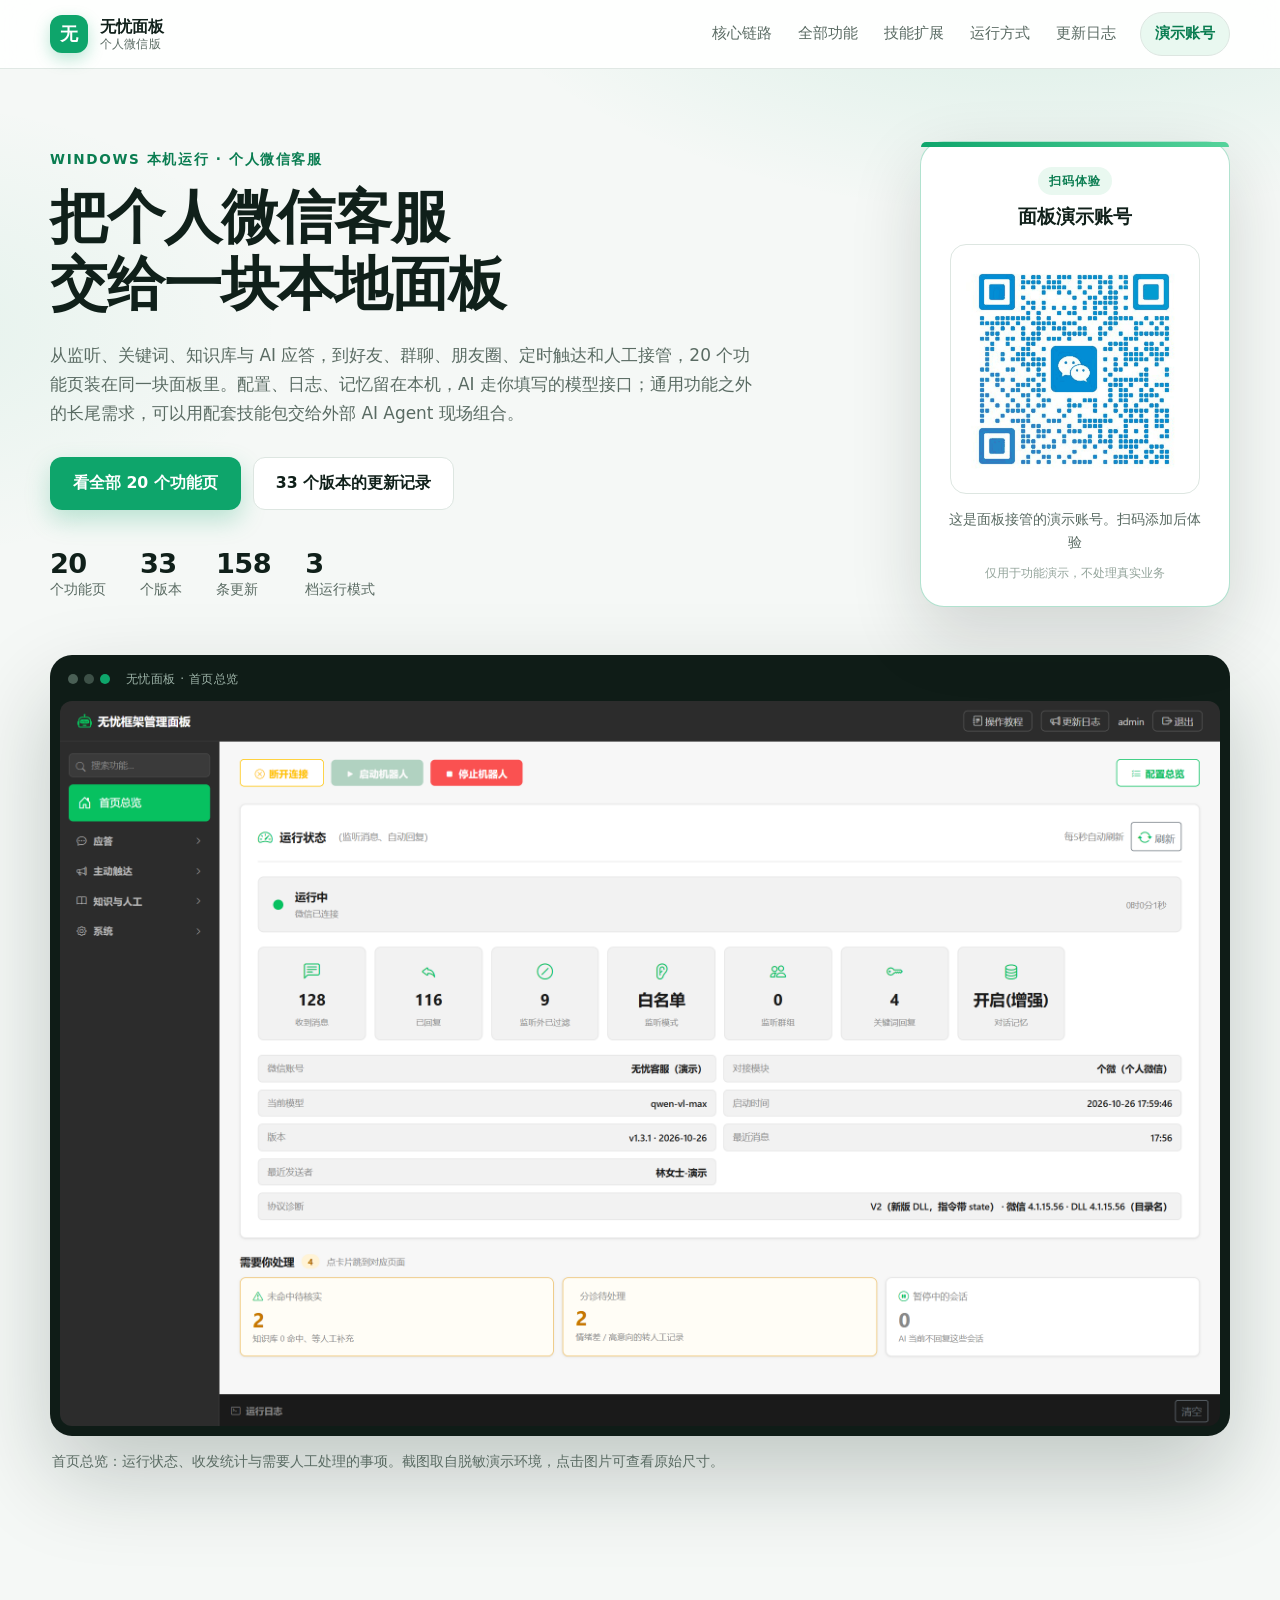
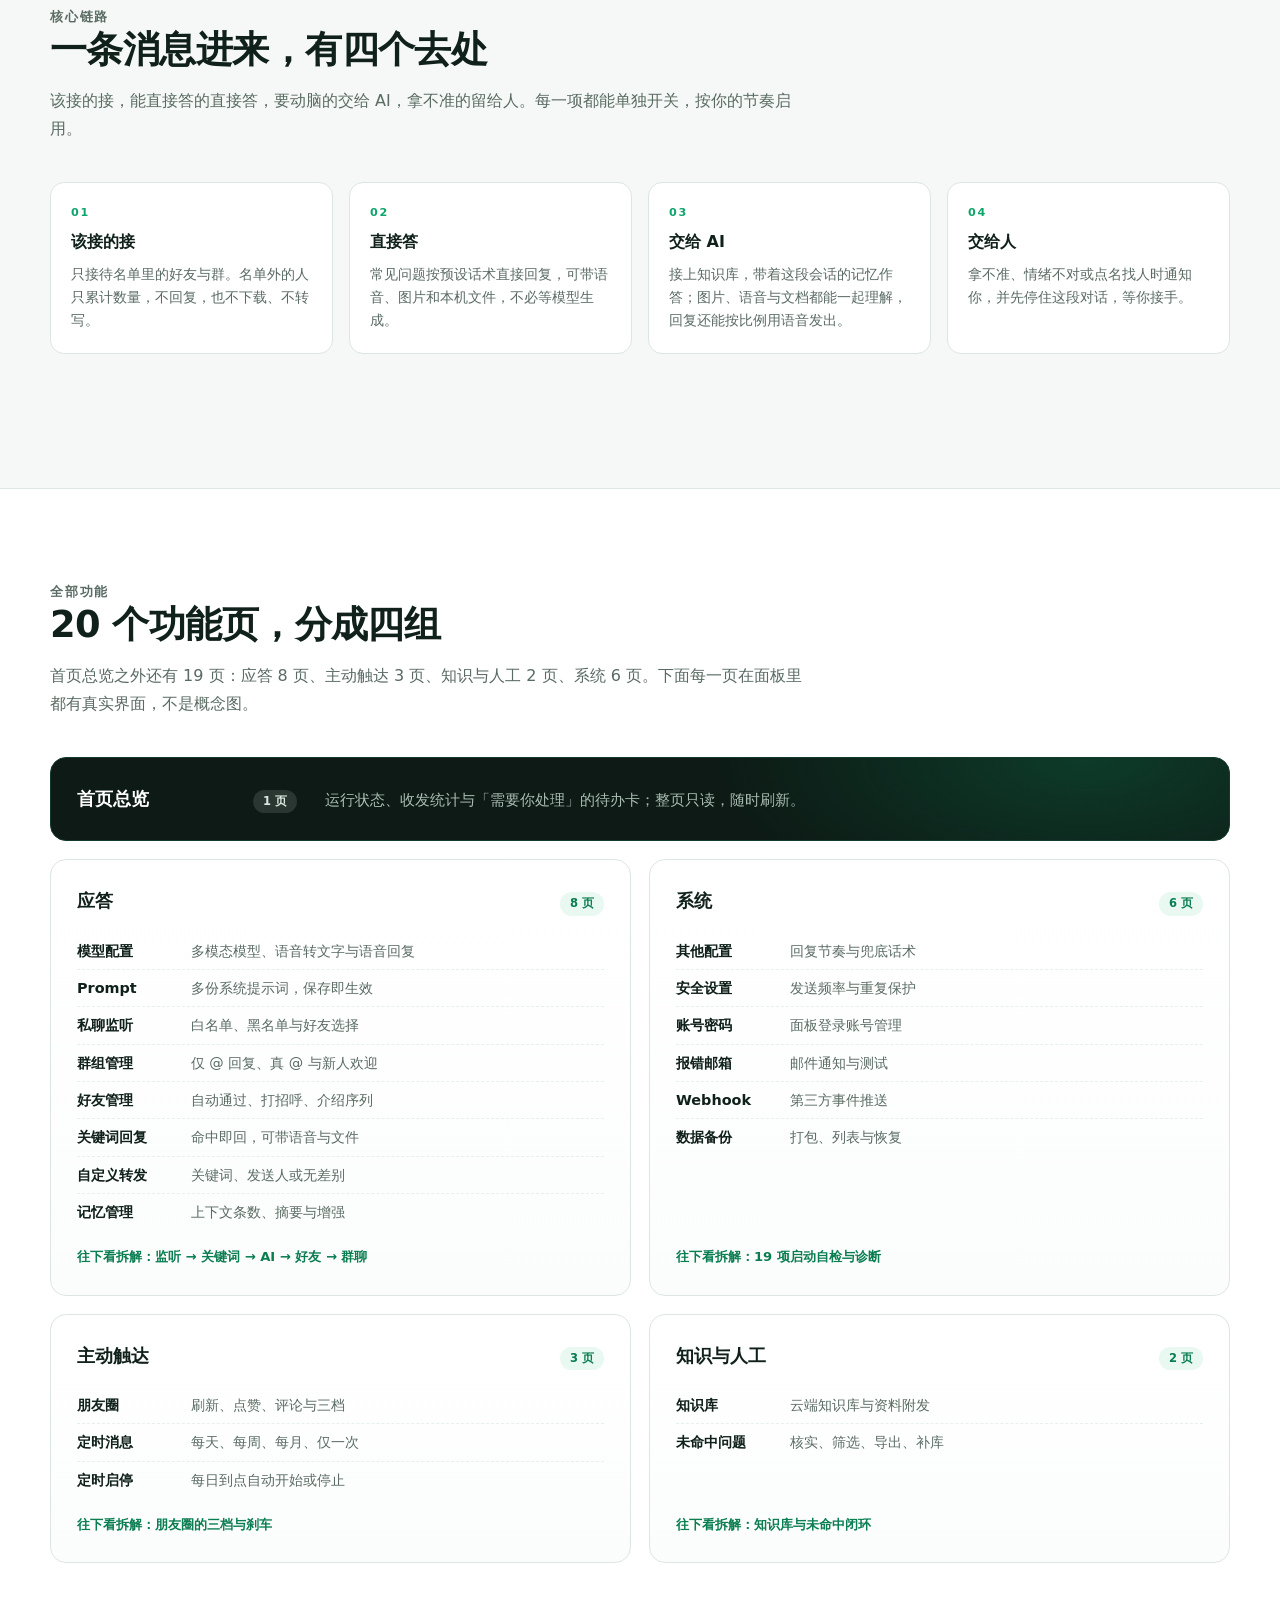
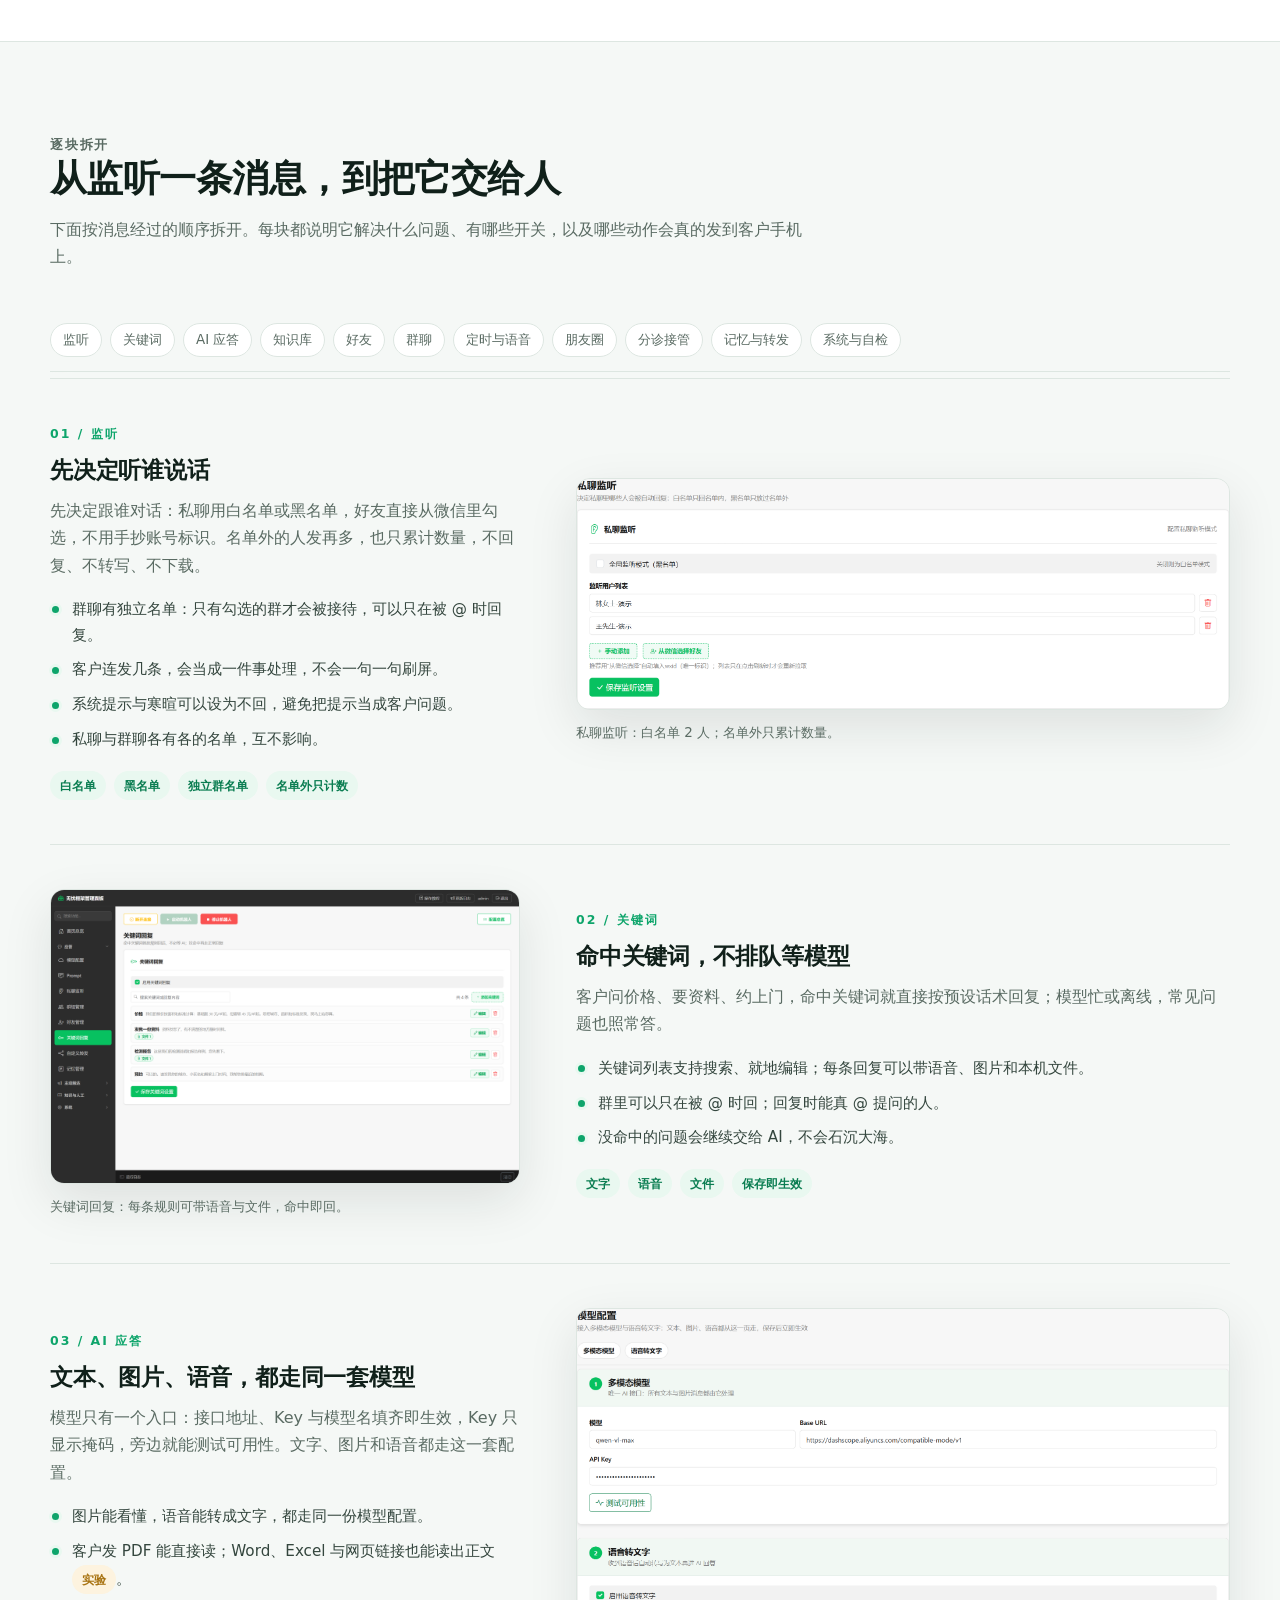
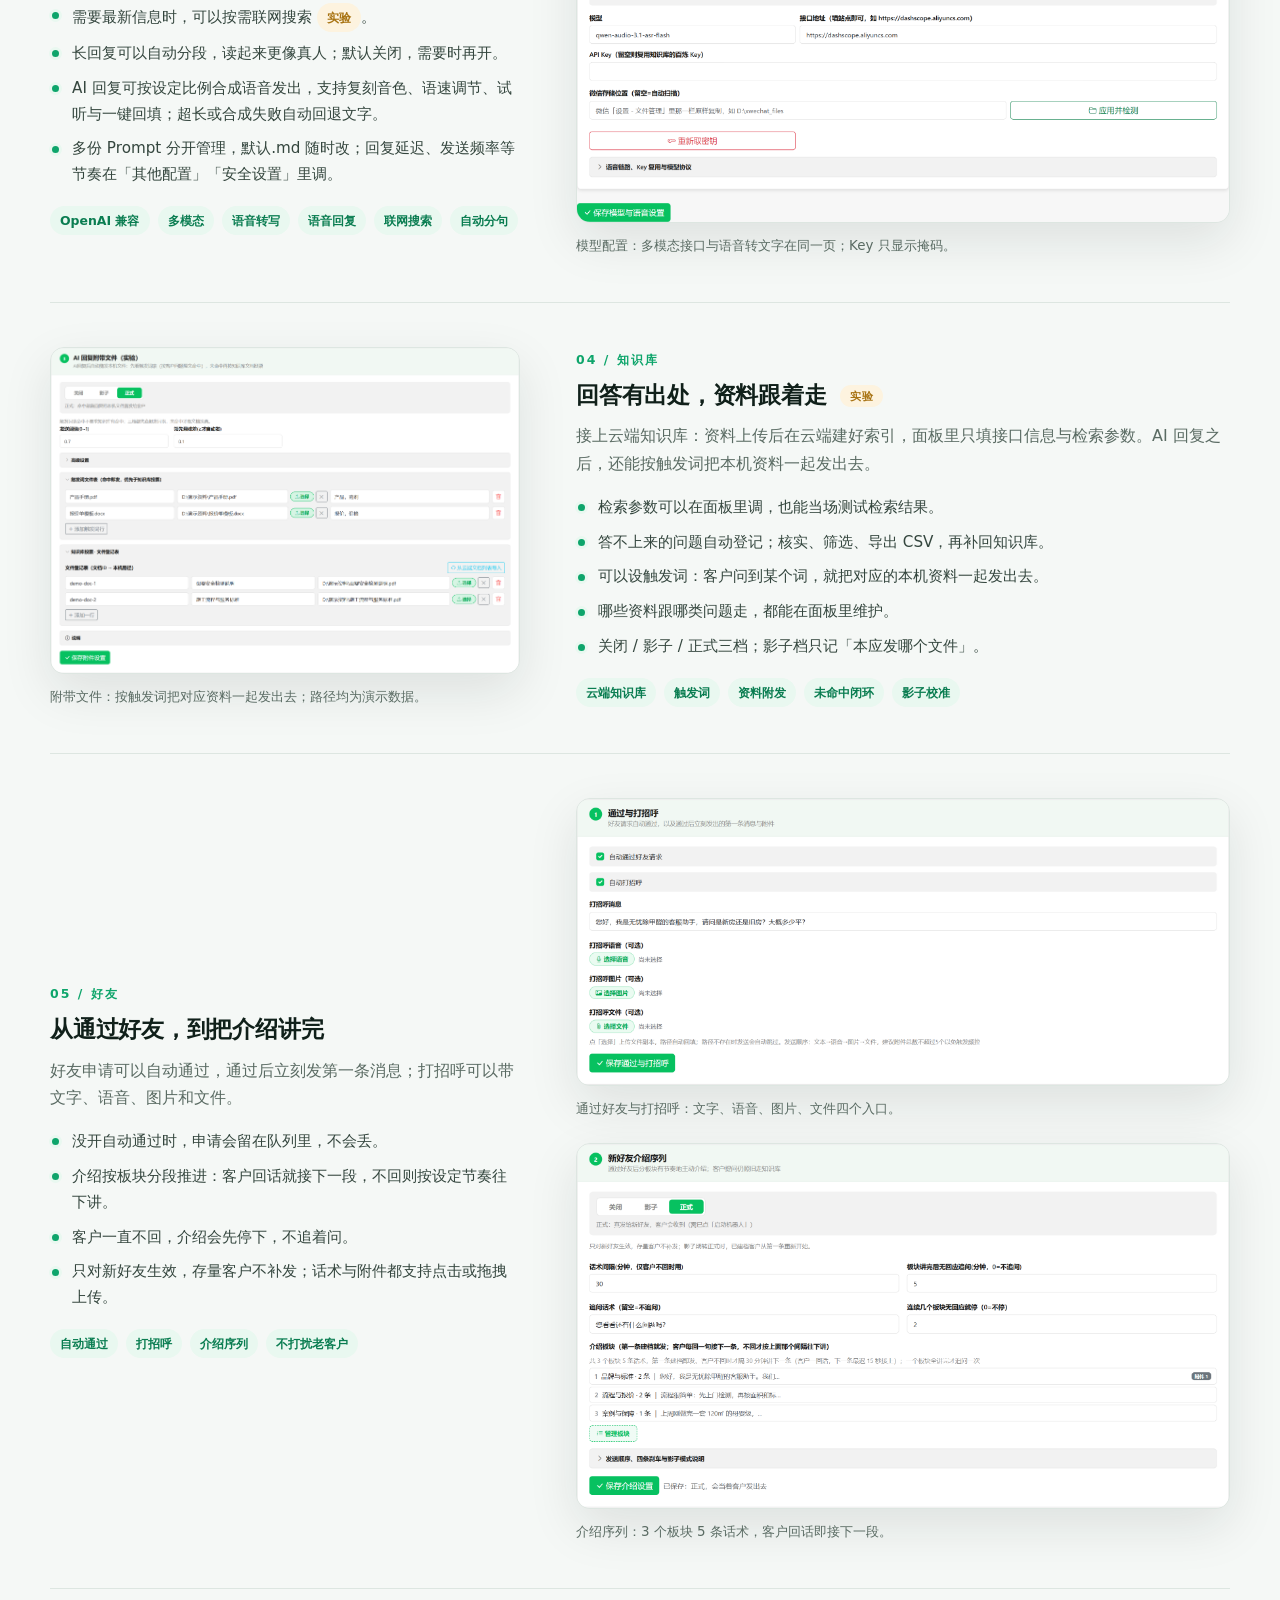
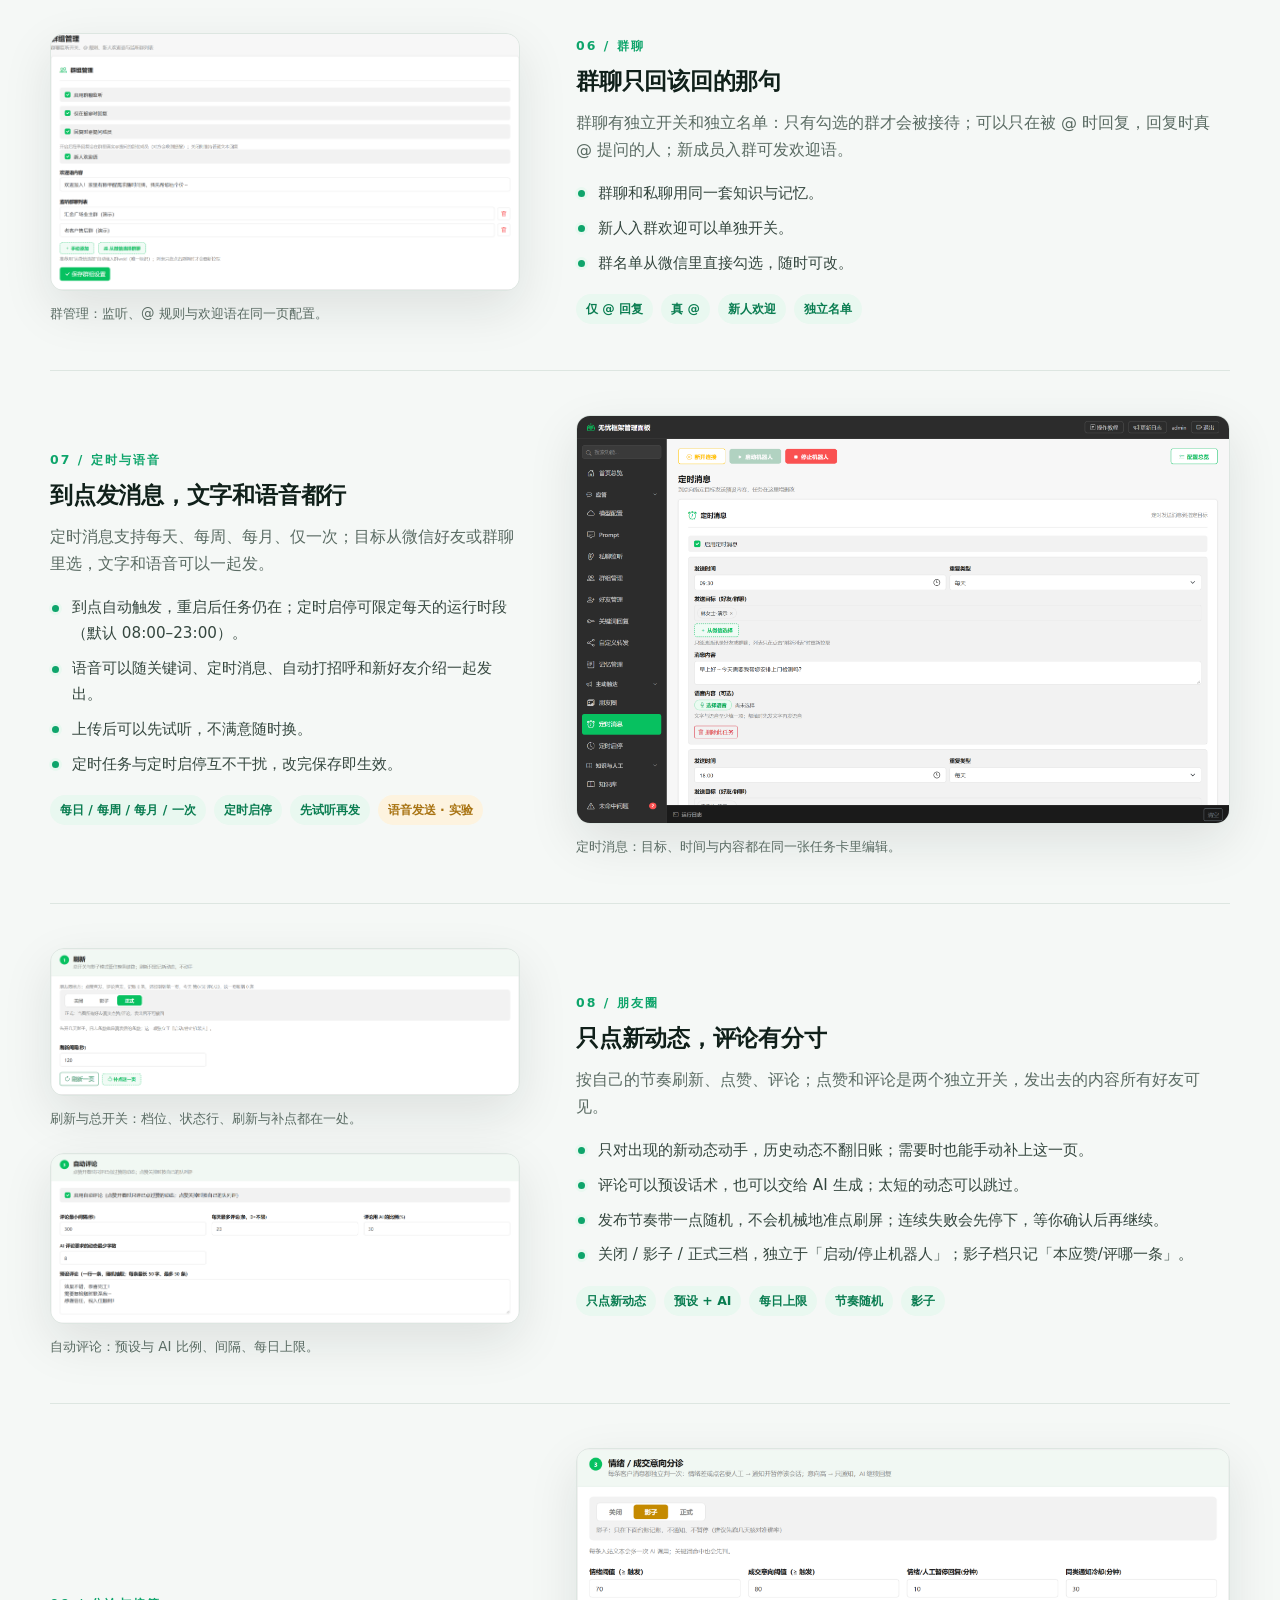
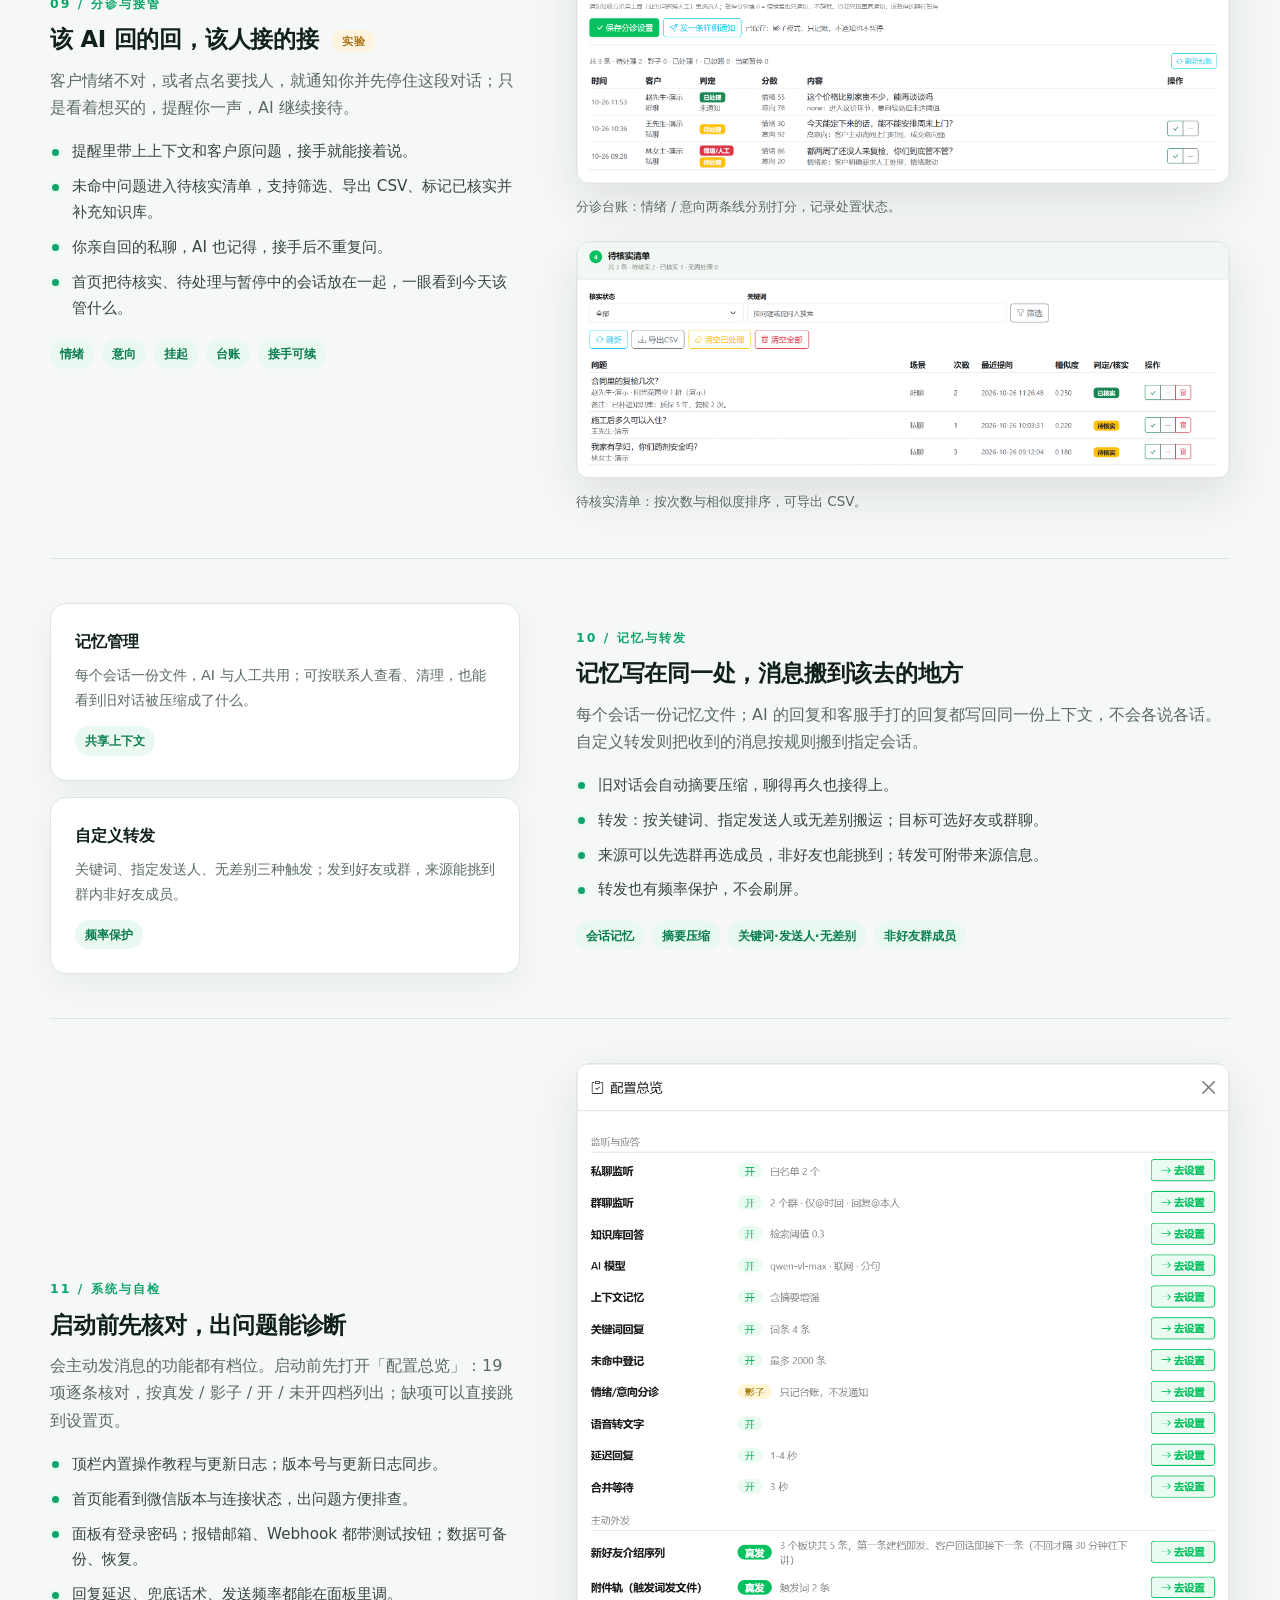
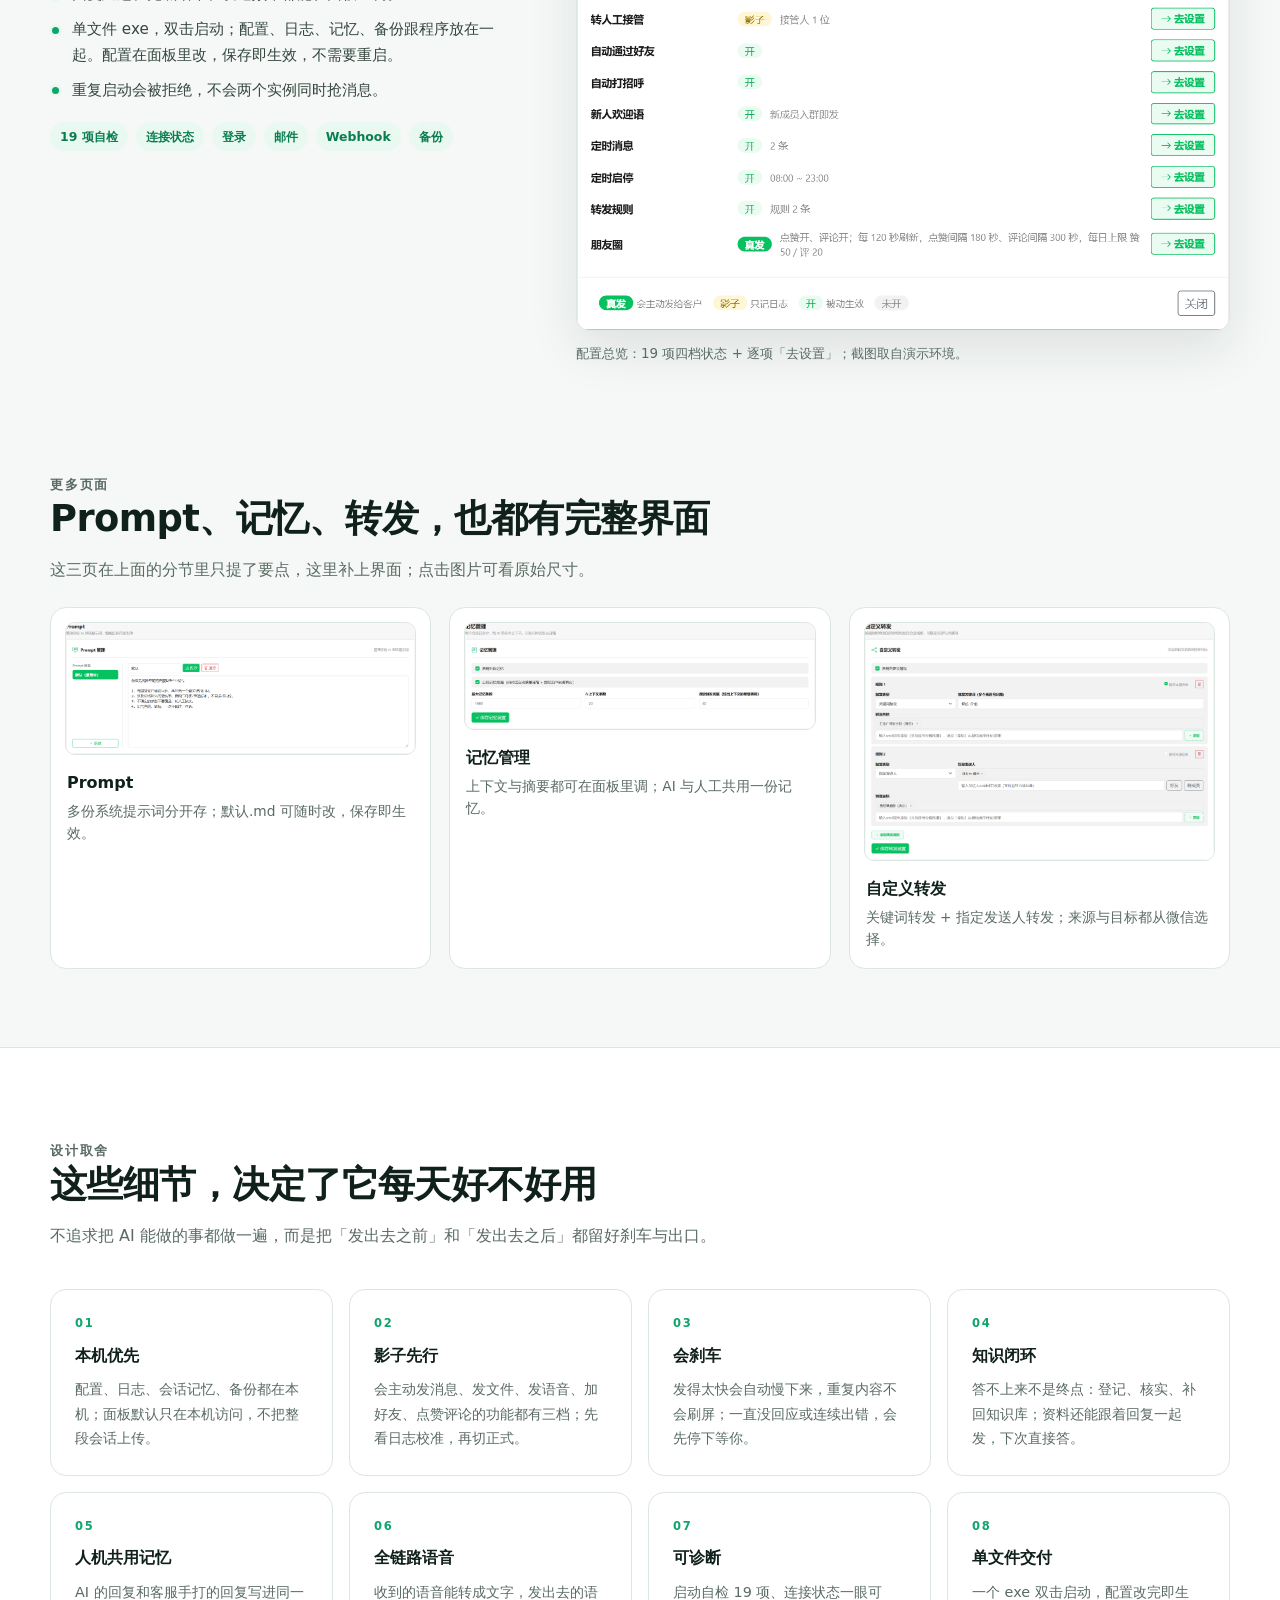
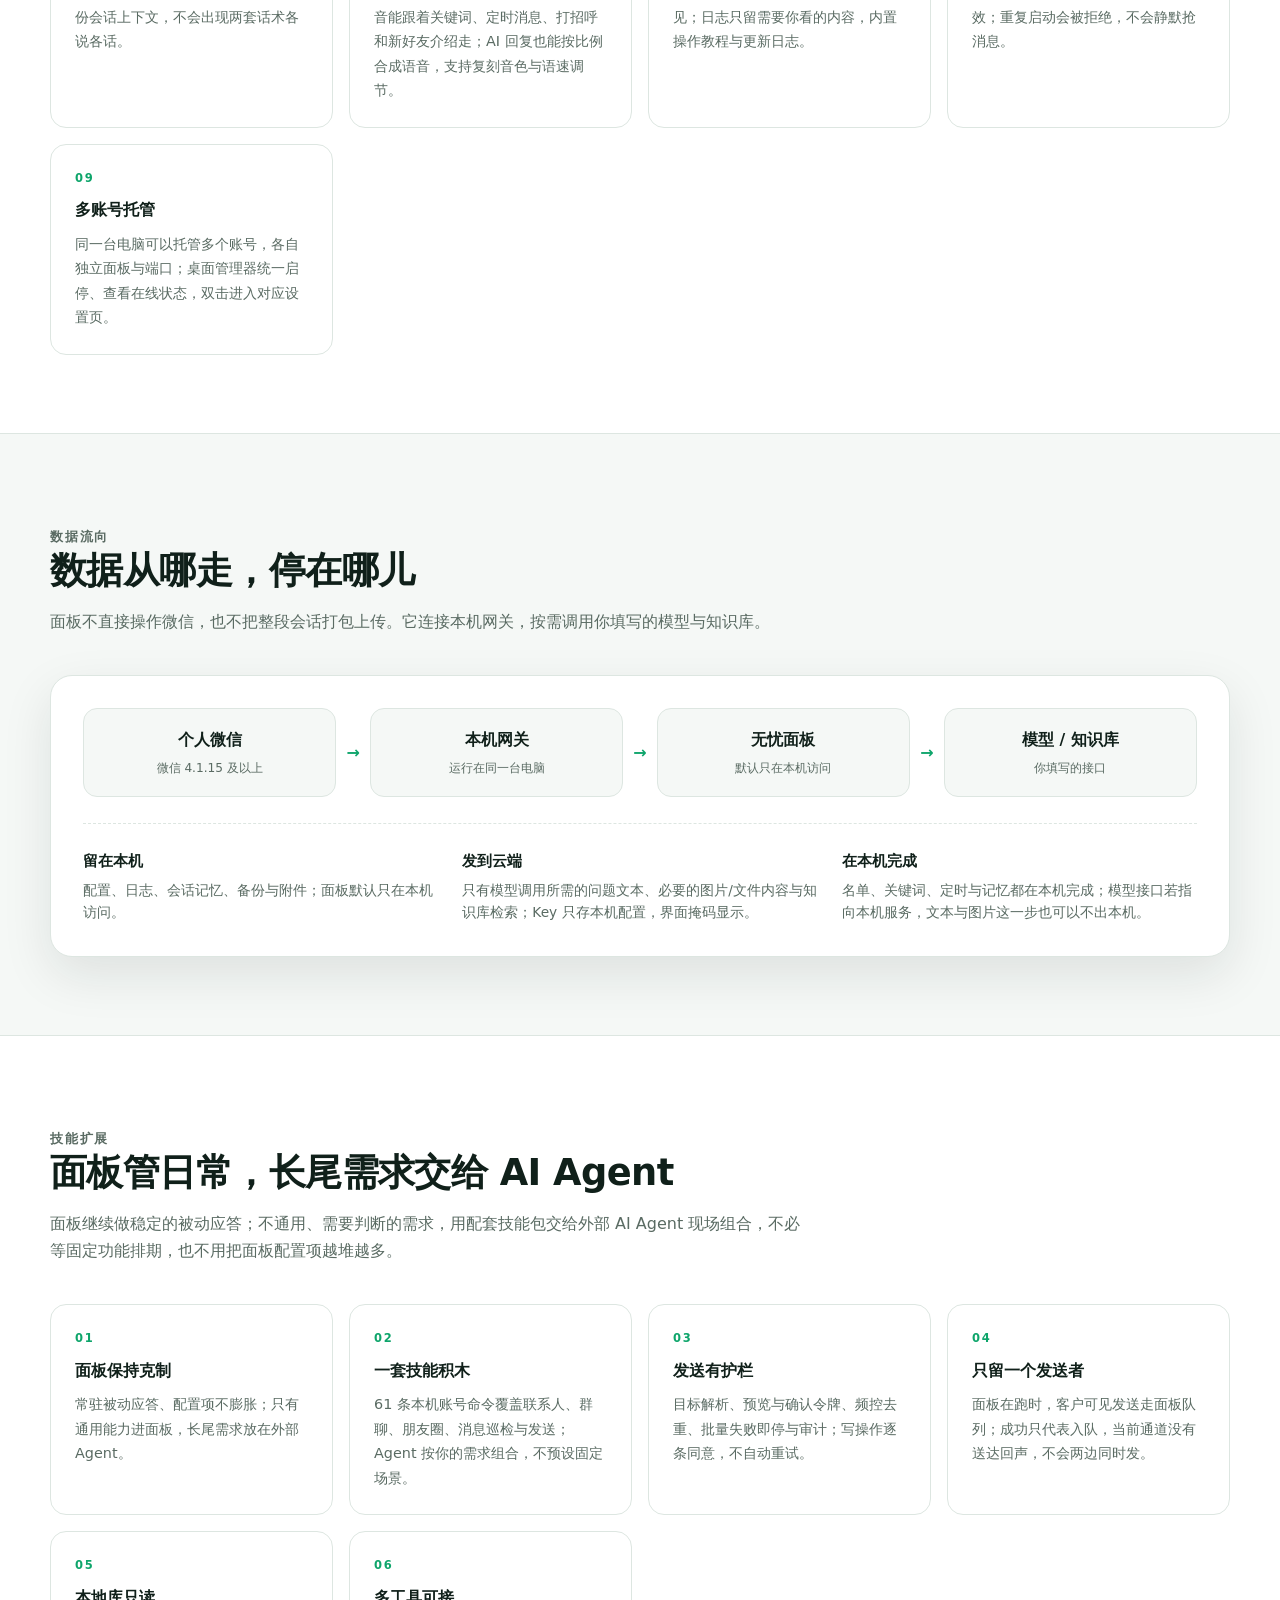
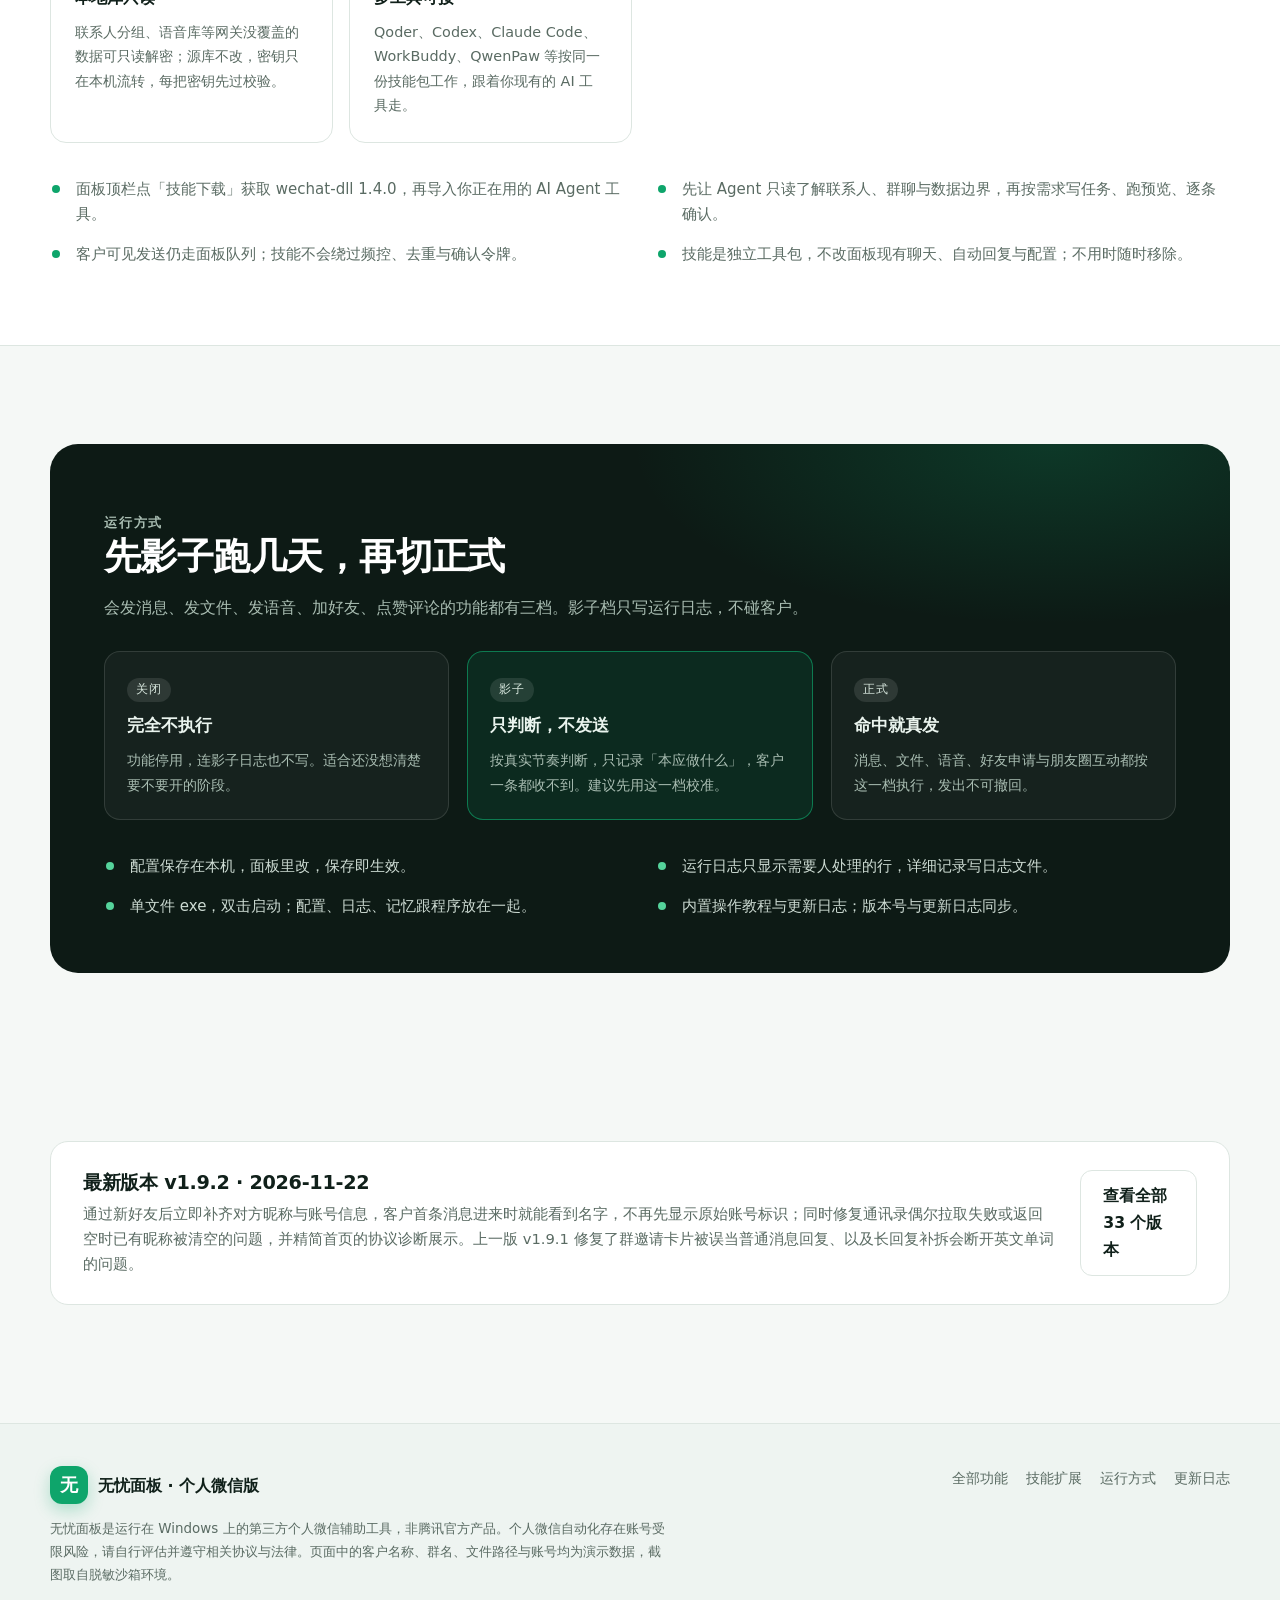
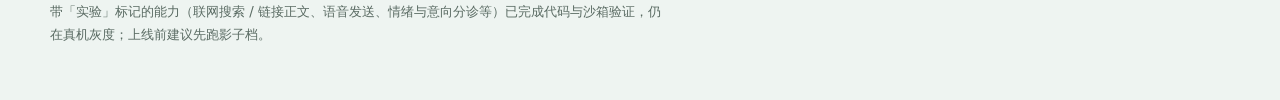
==== commit c746f789: "changelog: 发布 v1.9.2（新好友昵称补齐与通讯录容错）" ====
--- a/index.html
+++ b/index.html
@@ -39,12 +39,12 @@
           <p class="lede">从监听、关键词、知识库与 AI 应答，到好友、群聊、朋友圈、定时触达和人工接管，20 个功能页装在同一块面板里。配置、日志、记忆留在本机，AI 走你填写的模型接口；通用功能之外的长尾需求，可以用配套技能包交给外部 AI Agent 现场组合。</p>
           <div class="hero-actions">
             <a class="btn btn-primary" href="#all-features">看全部 20 个功能页</a>
-            <a class="btn btn-ghost" href="changelog.html">32 个版本的更新记录</a>
+            <a class="btn btn-ghost" href="changelog.html">33 个版本的更新记录</a>
           </div>
           <ul class="hero-facts">
             <li><strong>20</strong><span>个功能页</span></li>
-            <li><strong>32</strong><span>个版本</span></li>
-            <li><strong>155</strong><span>条更新</span></li>
+            <li><strong>33</strong><span>个版本</span></li>
+            <li><strong>158</strong><span>条更新</span></li>
             <li><strong>3</strong><span>档运行模式</span></li>
           </ul>
         </div>
@@ -624,10 +624,10 @@
       <div class="wrap">
         <div class="latest">
           <div>
-            <h2>最新版本 v1.9.1 · 2026-11-14</h2>
-            <p>修复收到好友发来的群邀请卡片时，被当成普通消息自动回复的问题：群邀请现在按系统通知记录，不再进入自动回复。同时修复 AI 回复过长、又没有给出分句时，补拆会按空格断开英文单词的问题，现在只按逗号、句号等标点分段。上一版 v1.9.0 新增 wechat-dll 1.4.0 配套技能：把面板已有的查询、发送与本地库只读解密能力交给外部 AI Agent，客户可以按自己的长尾需求现场组合功能，不必等面板新增固定页面。</p>
-          </div>
-          <a class="btn btn-ghost" href="changelog.html">查看全部 32 个版本</a>
+            <h2>最新版本 v1.9.2 · 2026-11-22</h2>
+            <p>通过新好友后立即补齐对方昵称与账号信息，客户首条消息进来时就能看到名字，不再先显示原始账号标识；同时修复通讯录偶尔拉取失败或返回空时已有昵称被清空的问题，并精简首页的协议诊断展示。上一版 v1.9.1 修复了群邀请卡片被误当普通消息回复、以及长回复补拆会断开英文单词的问题。</p>
+          </div>
+          <a class="btn btn-ghost" href="changelog.html">查看全部 33 个版本</a>
         </div>
       </div>
     </section>
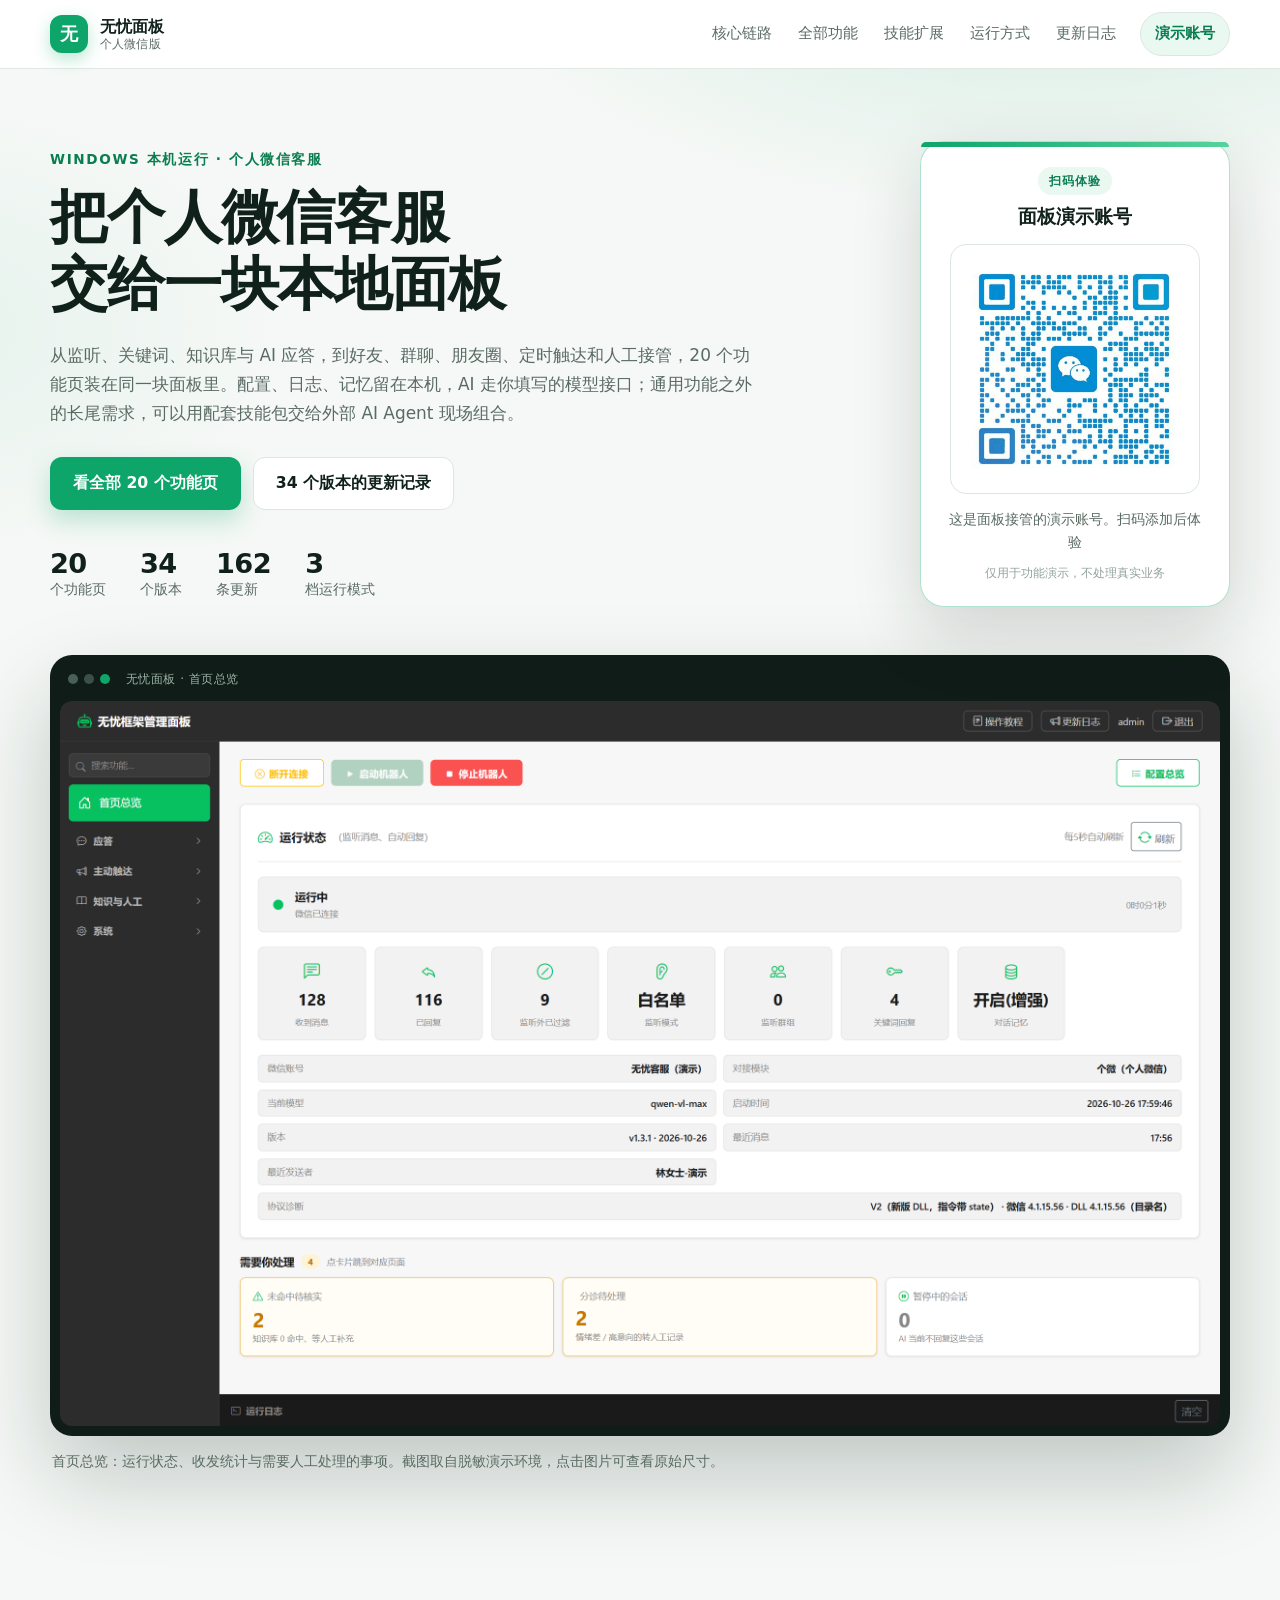
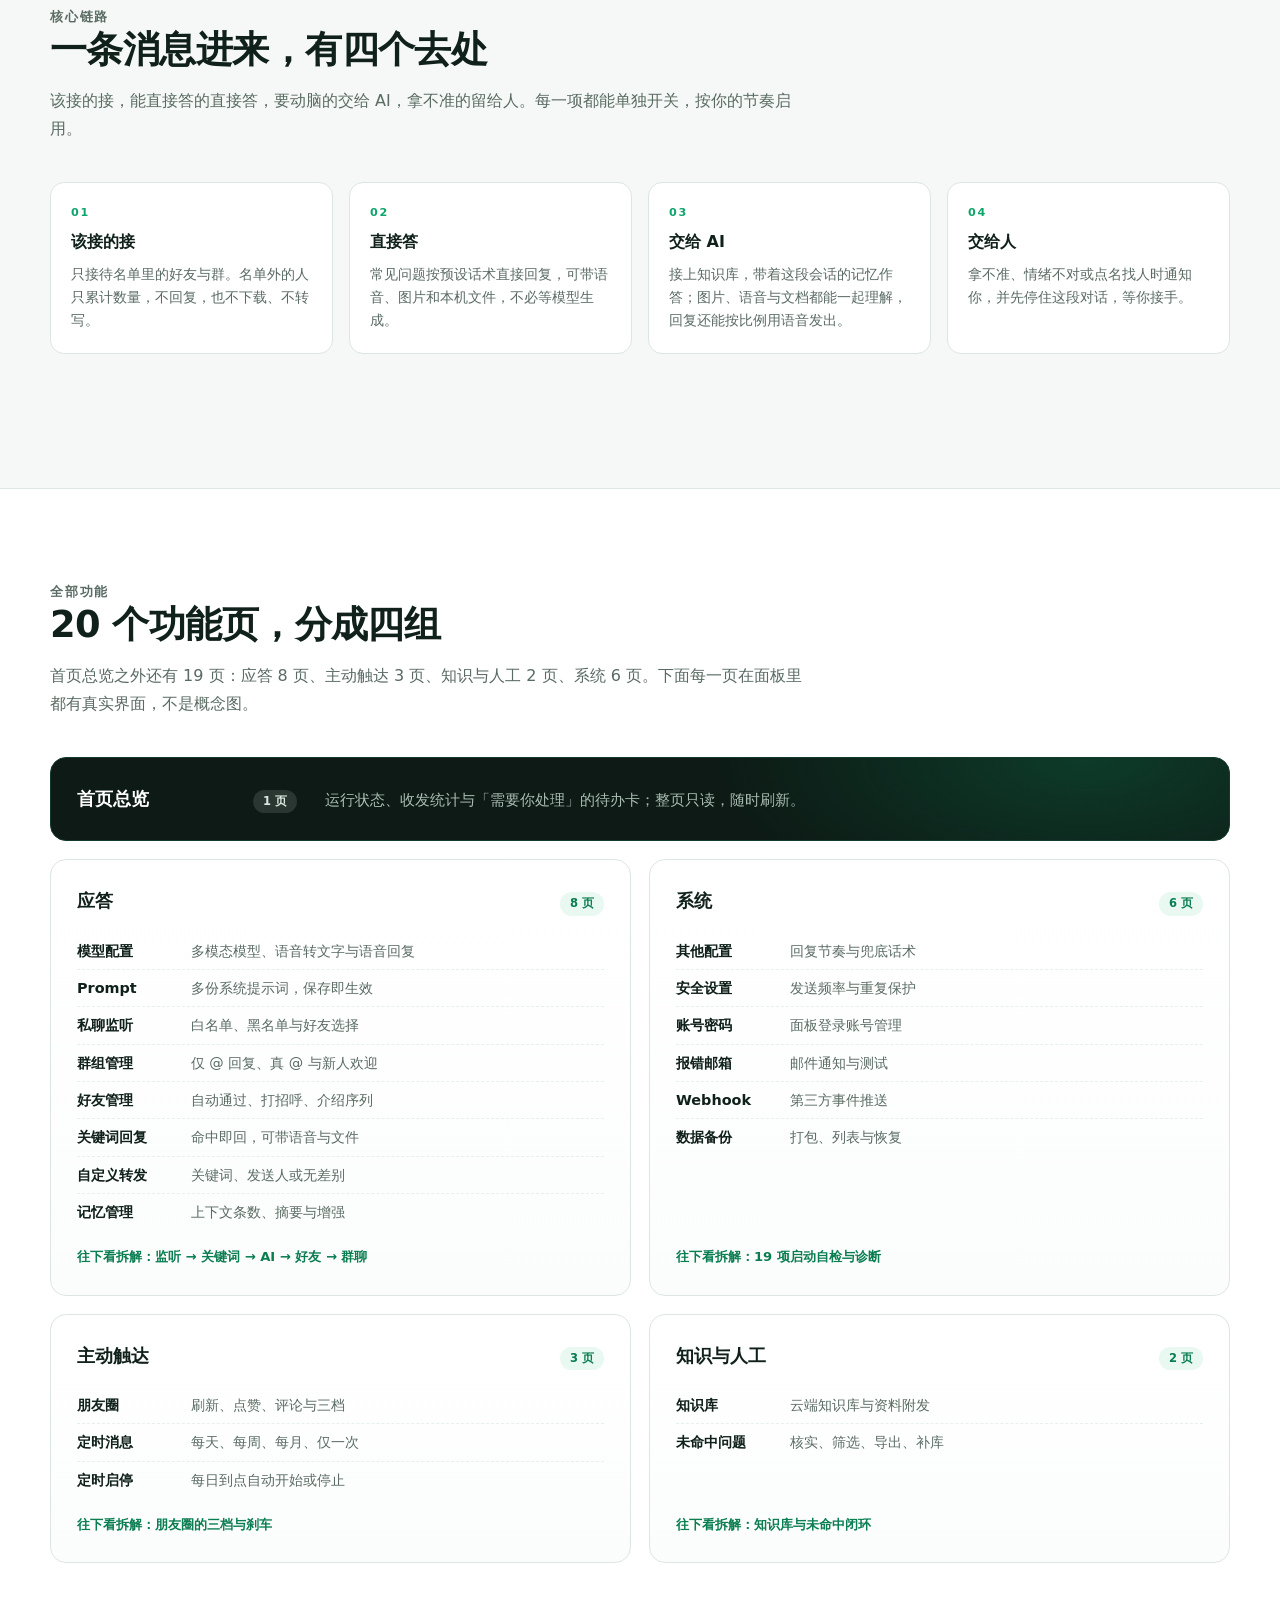
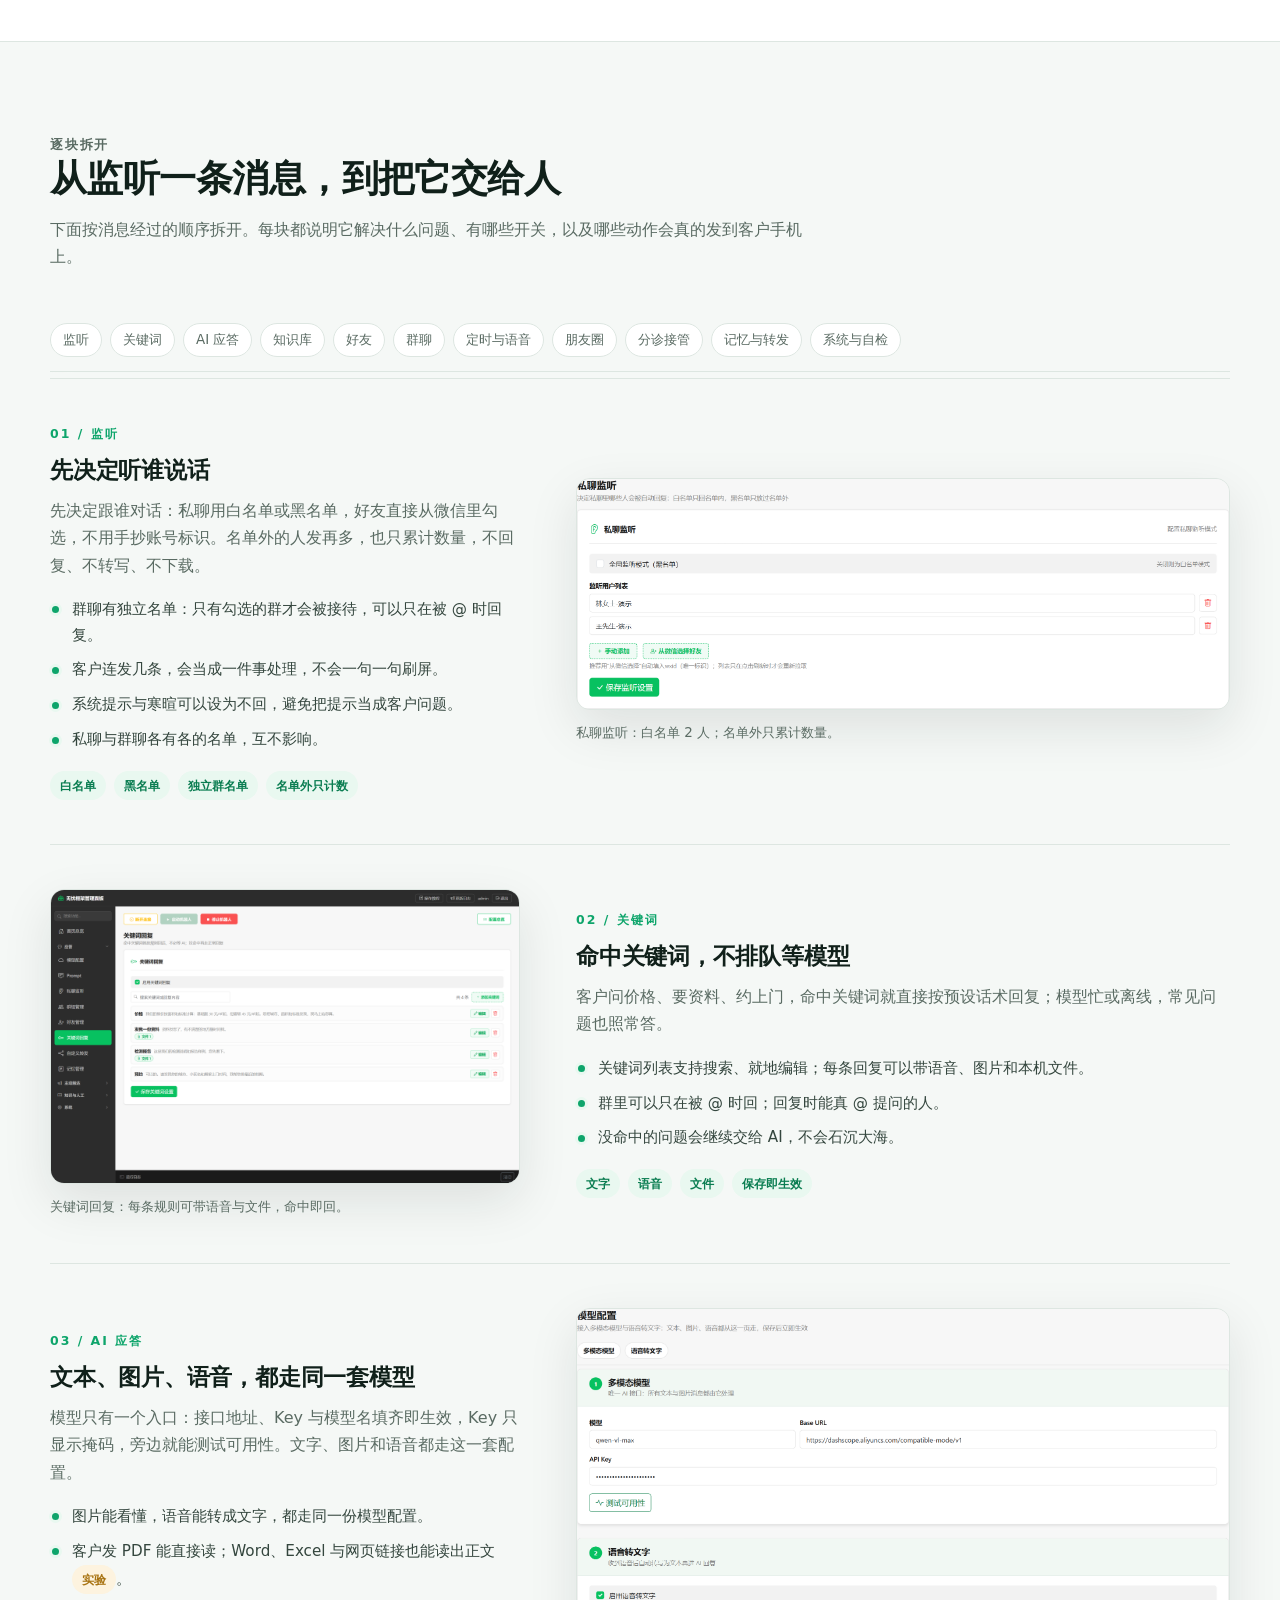
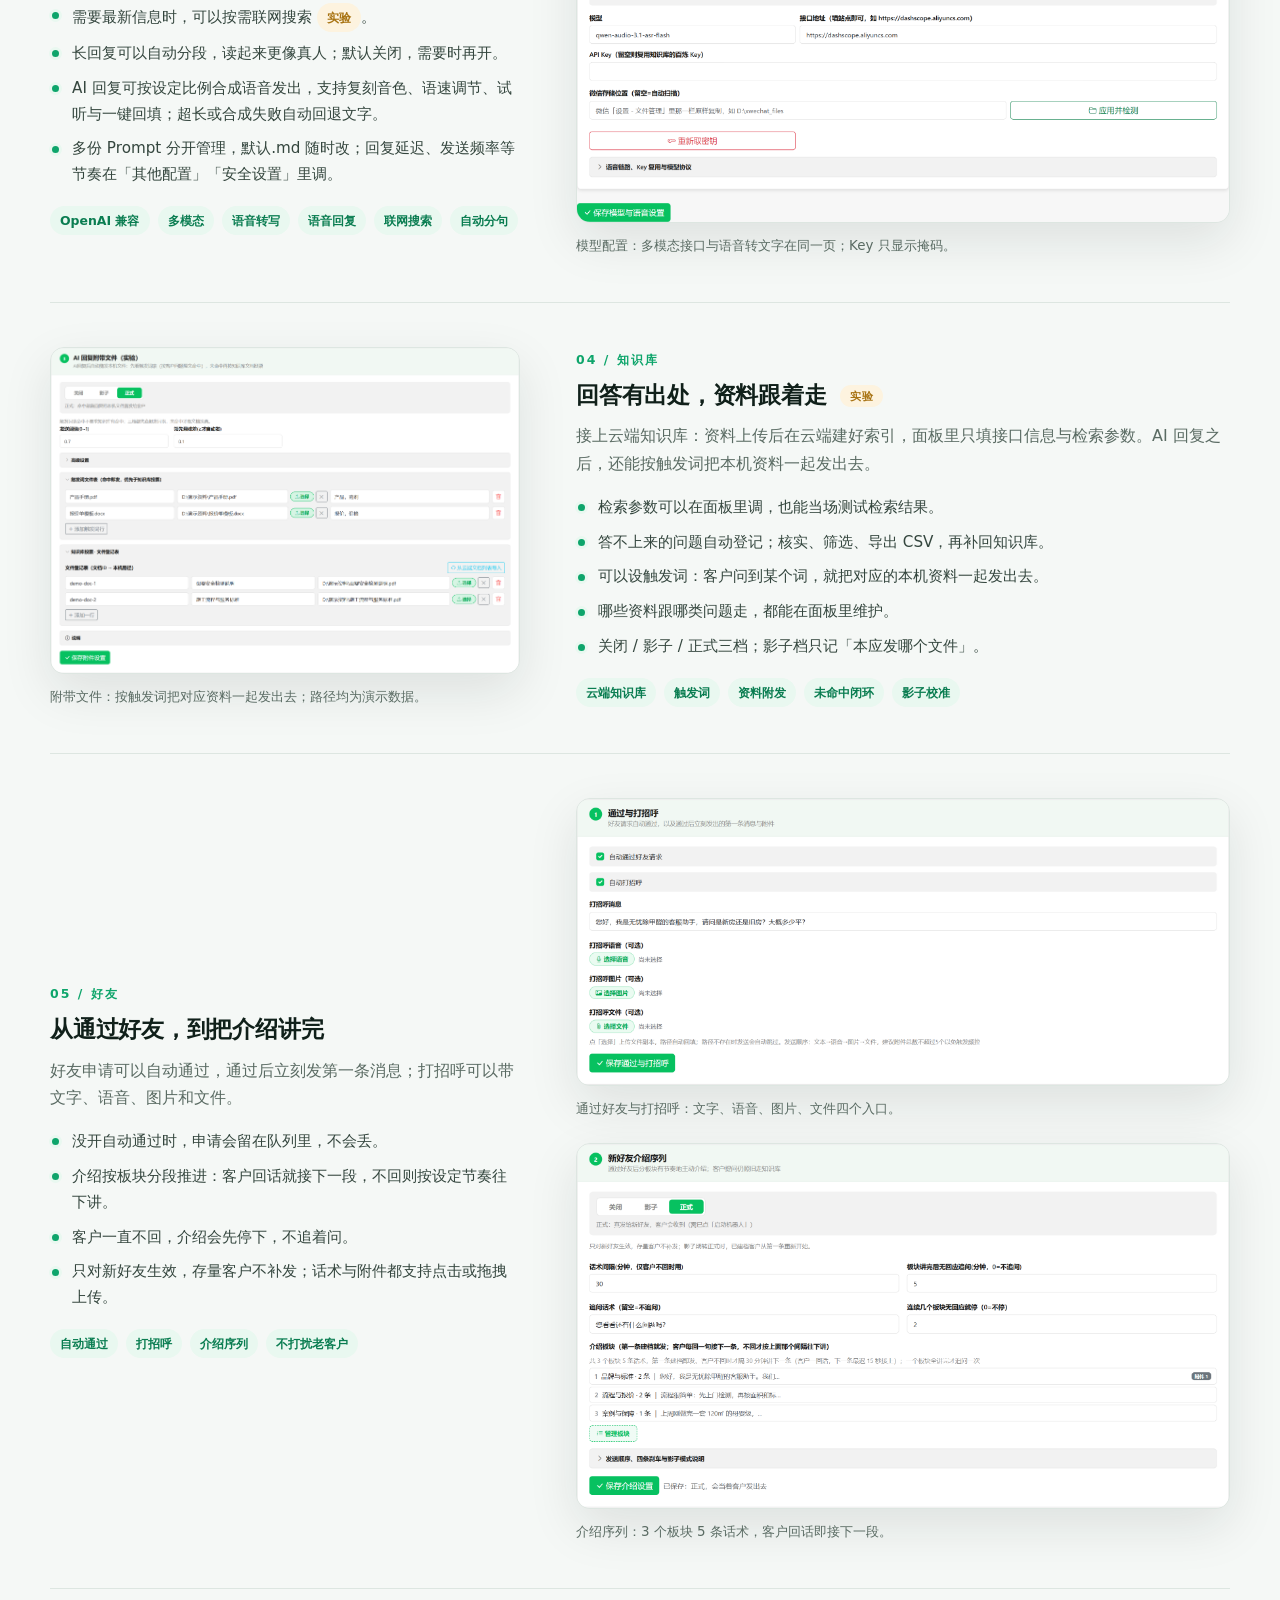
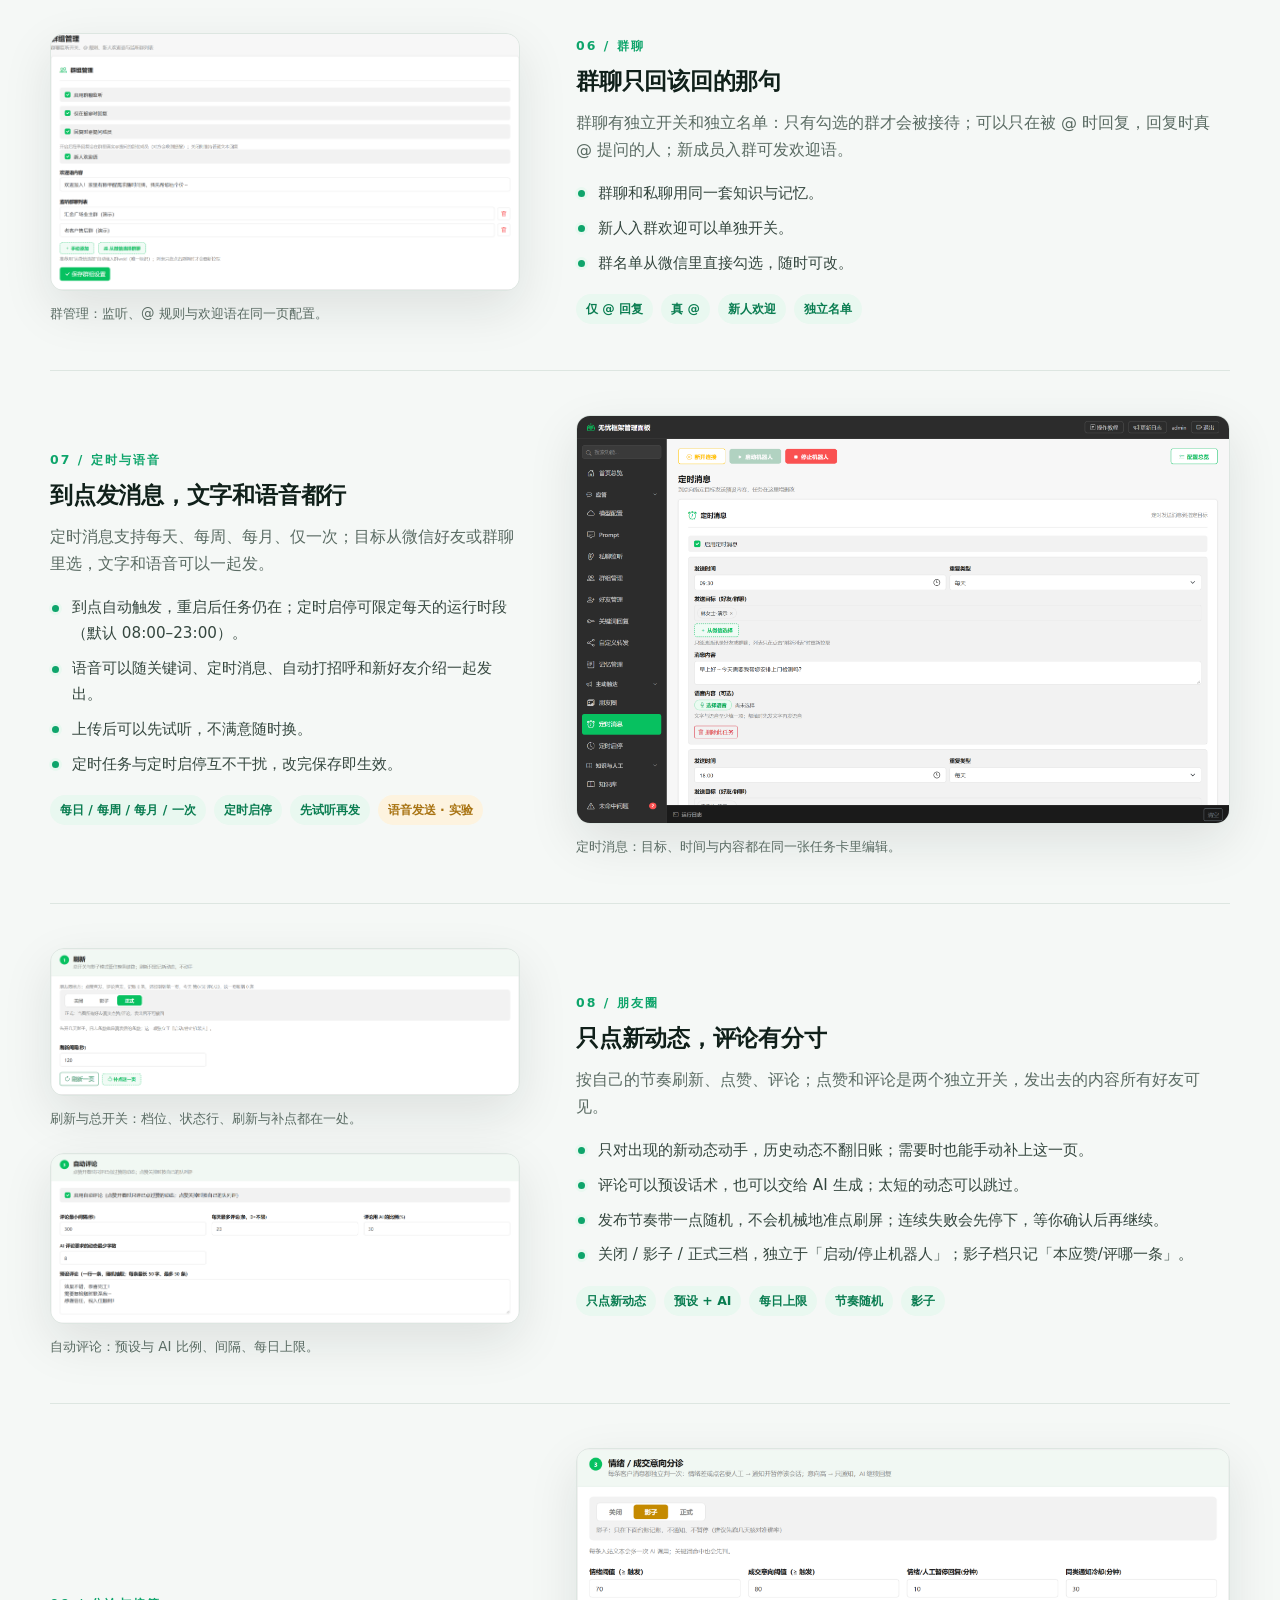
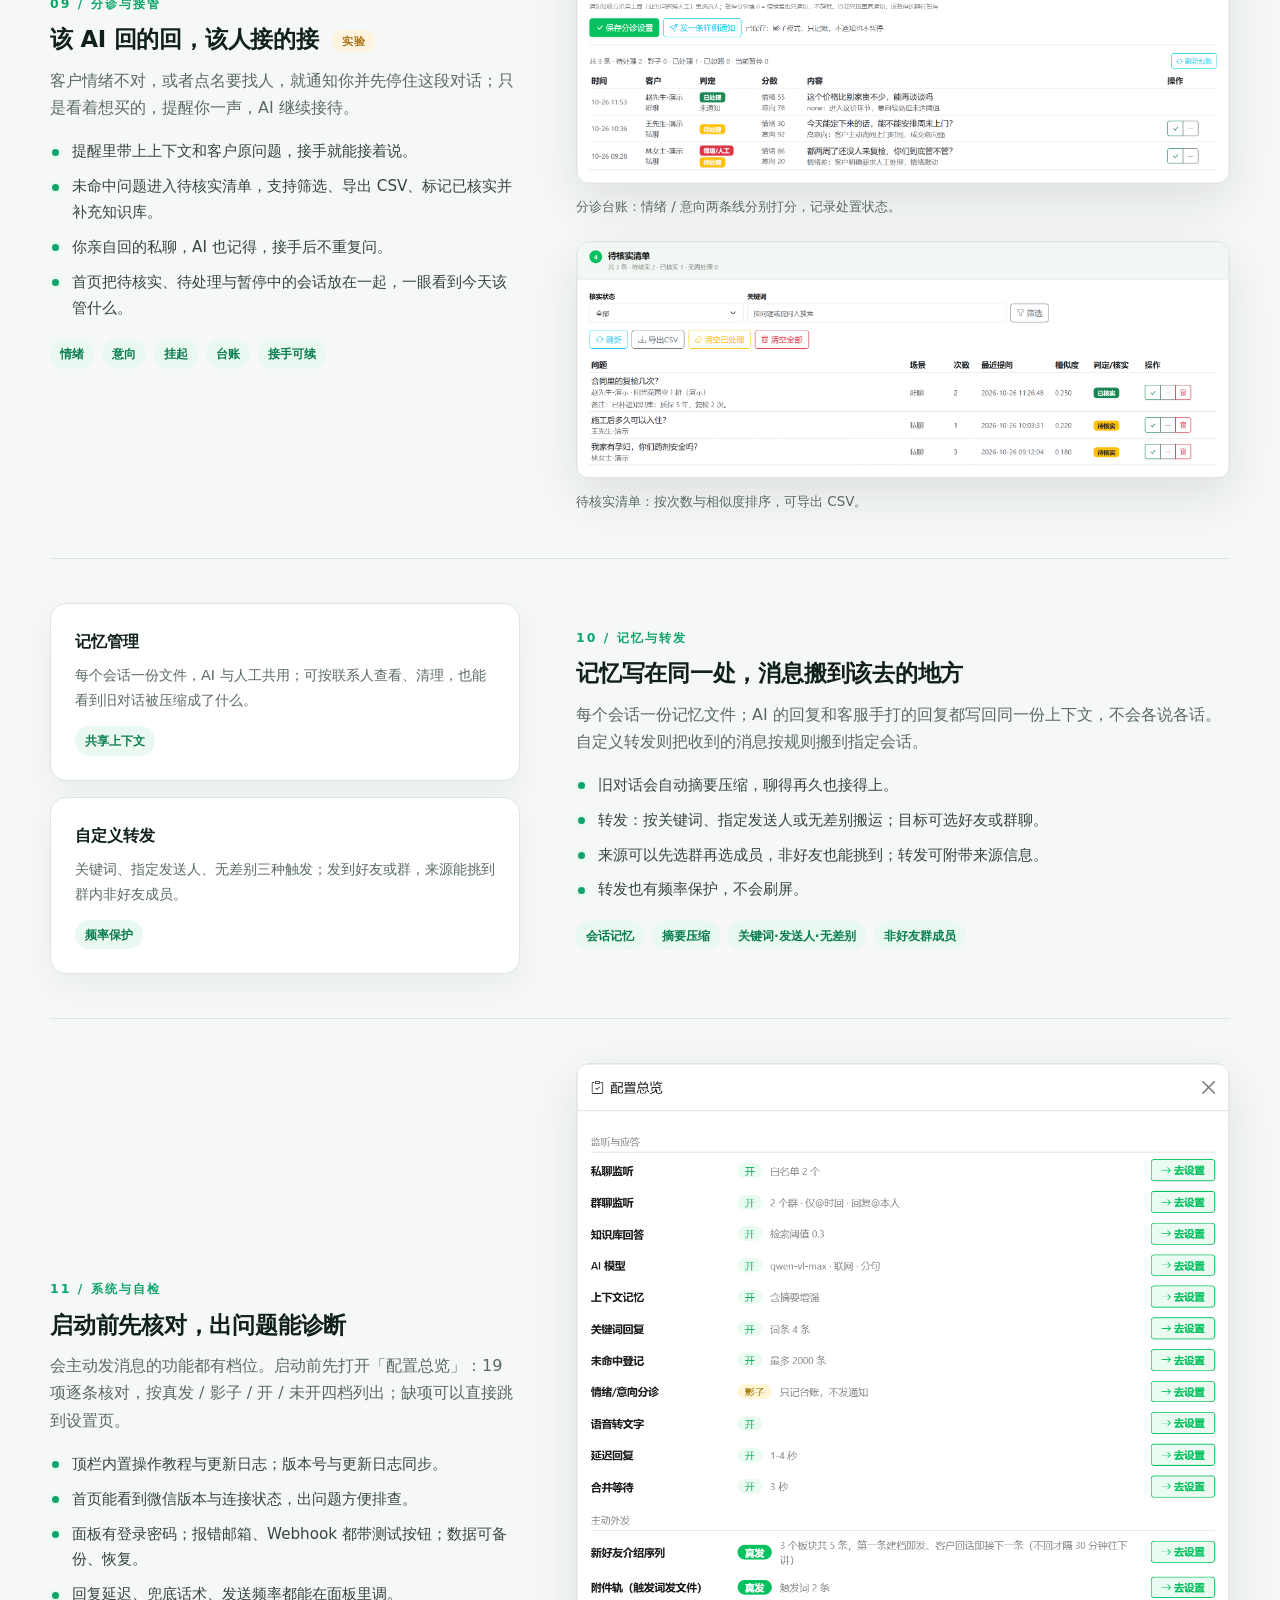
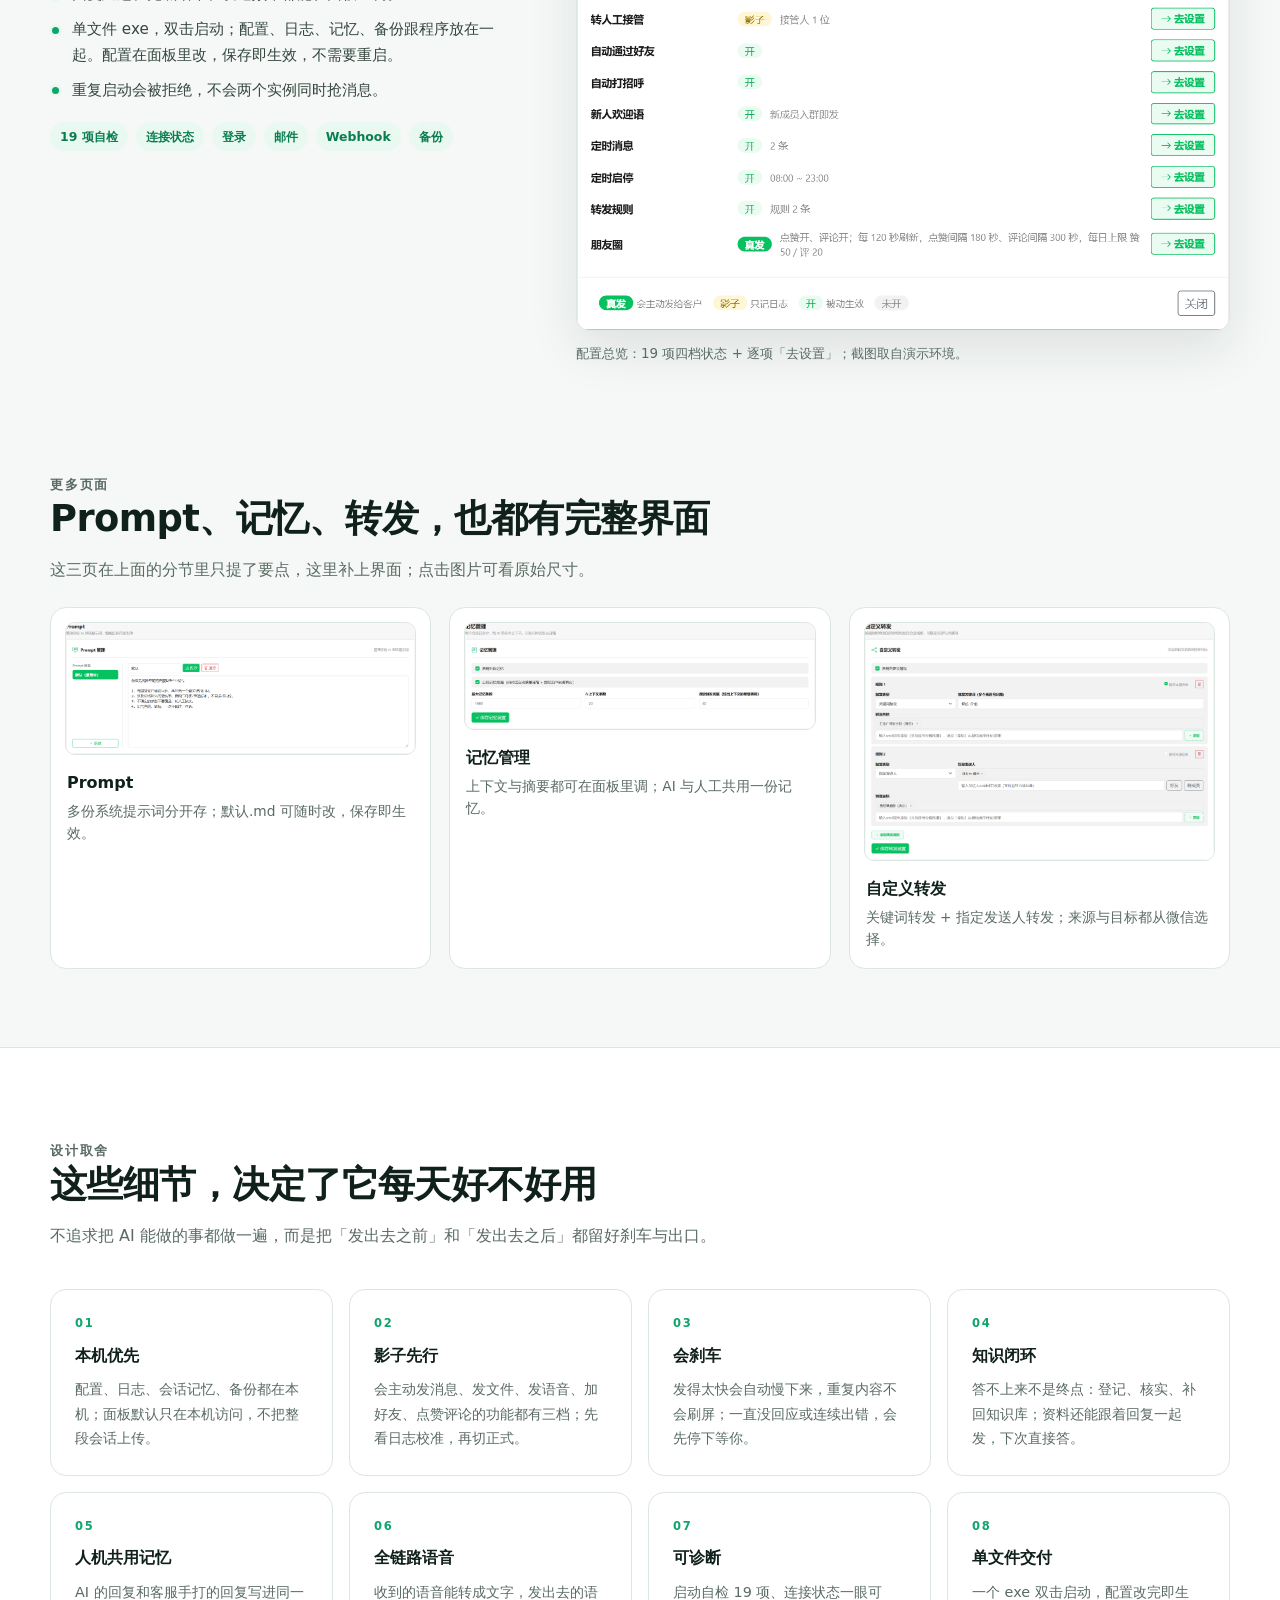
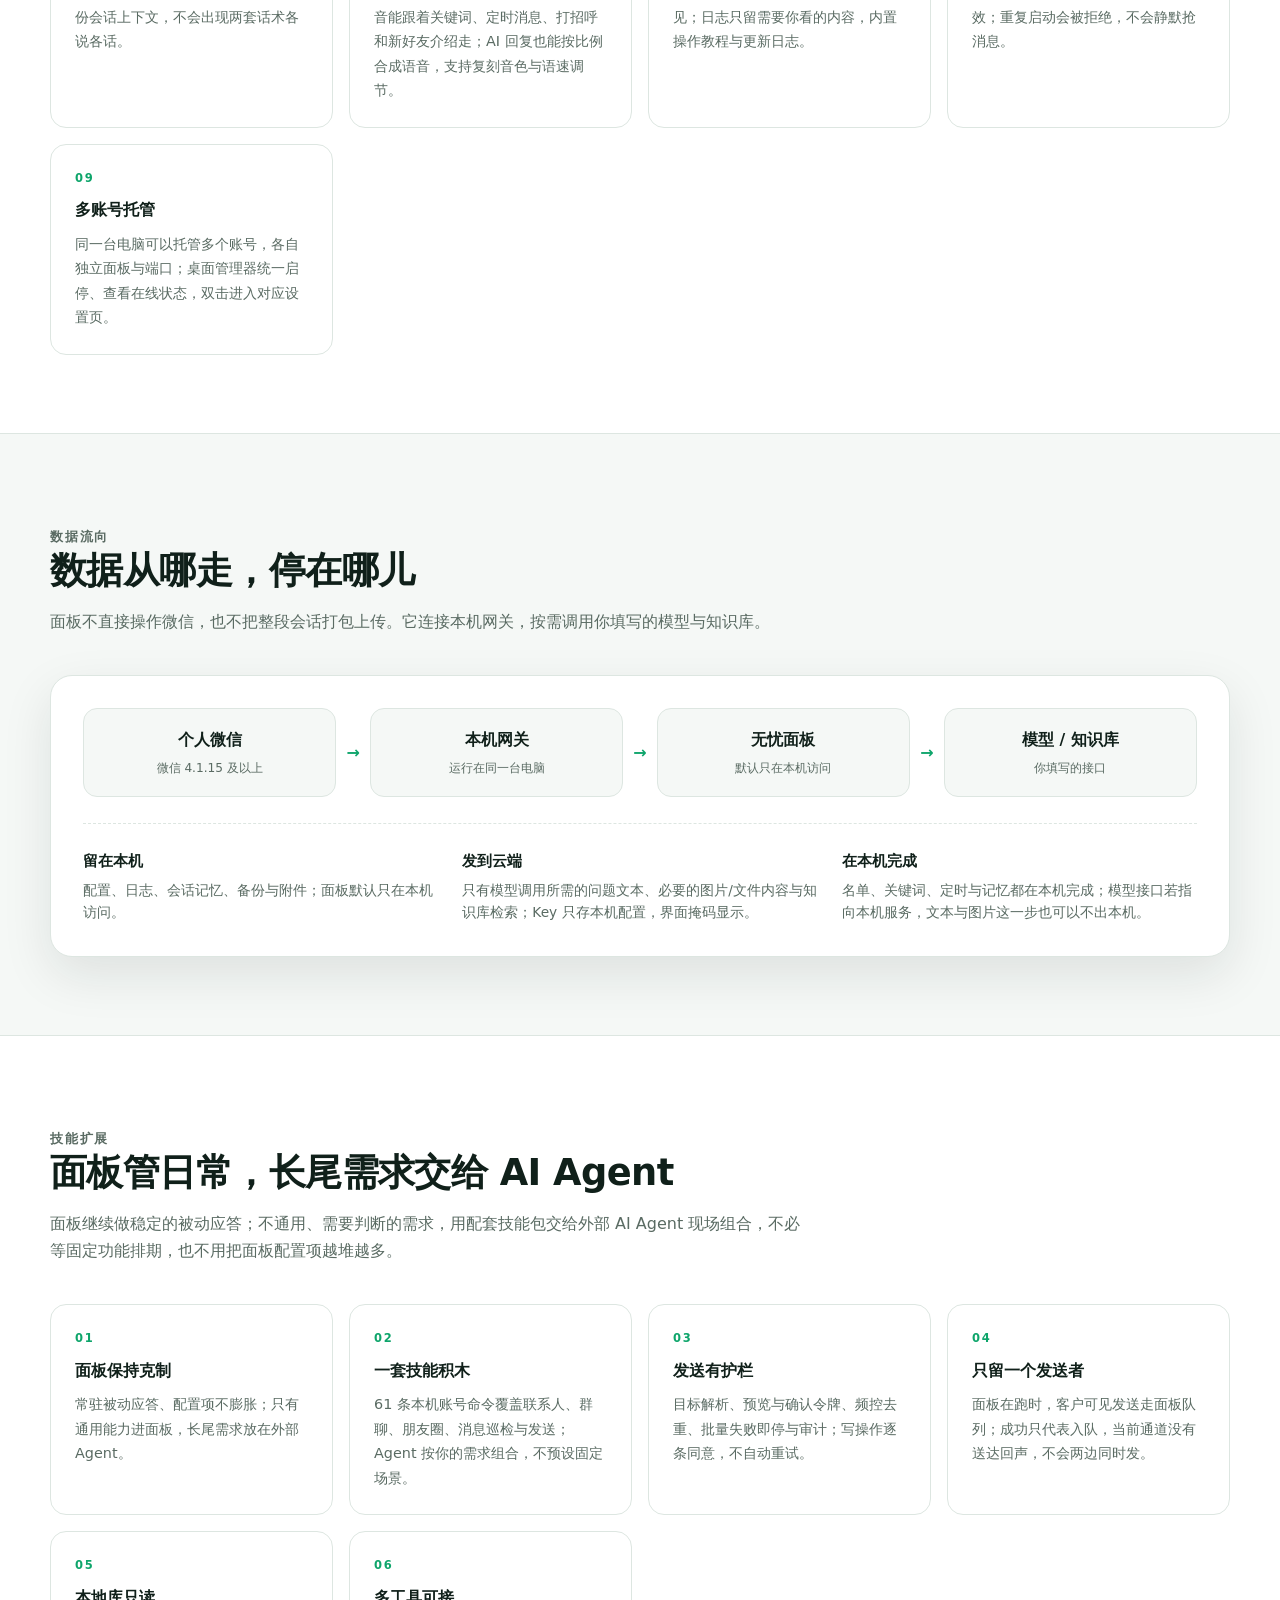
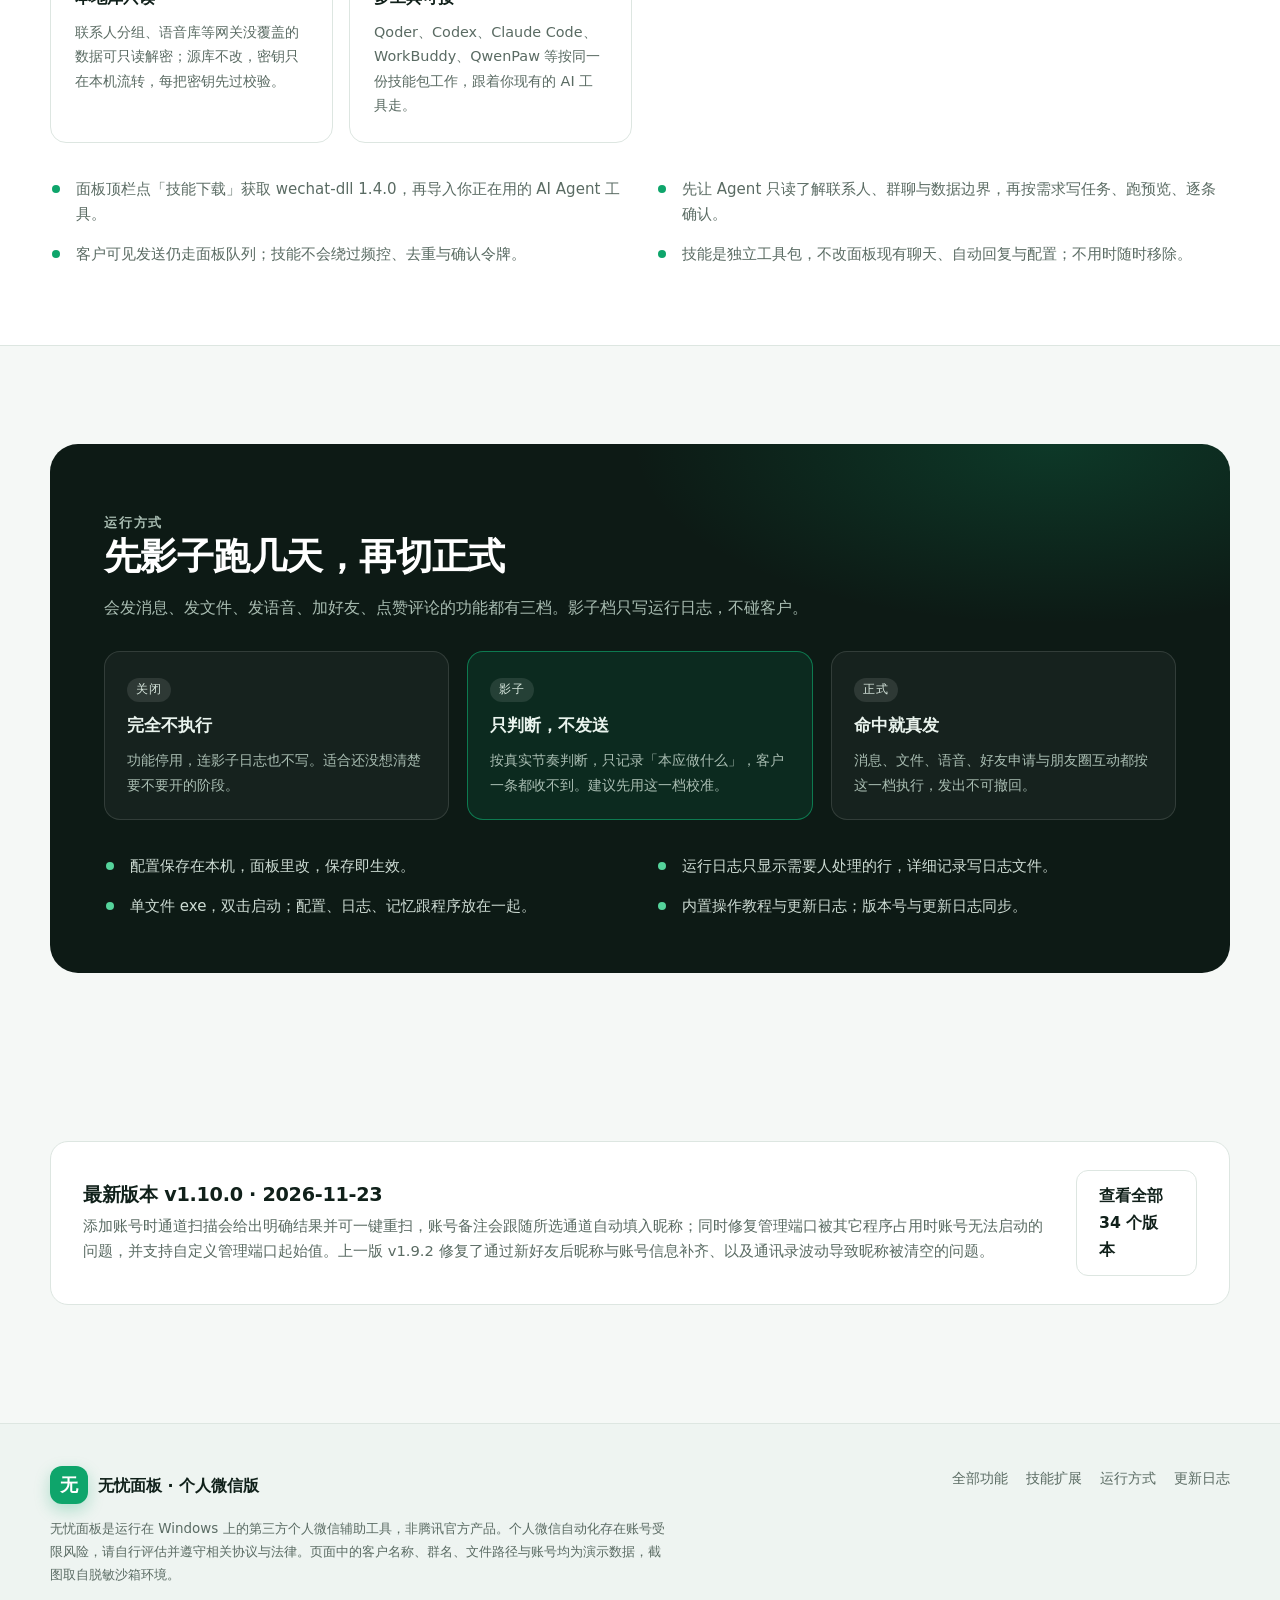
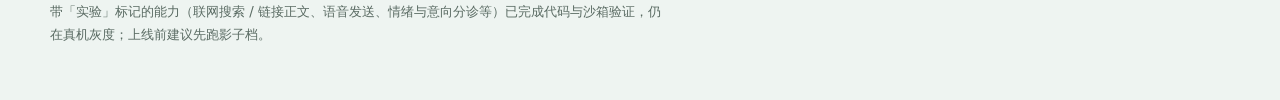
==== commit 5e17bcbd: "changelog: 发布 v1.10.0（添加账号扫描与端口避让）" ====
--- a/index.html
+++ b/index.html
@@ -39,12 +39,12 @@
           <p class="lede">从监听、关键词、知识库与 AI 应答，到好友、群聊、朋友圈、定时触达和人工接管，20 个功能页装在同一块面板里。配置、日志、记忆留在本机，AI 走你填写的模型接口；通用功能之外的长尾需求，可以用配套技能包交给外部 AI Agent 现场组合。</p>
           <div class="hero-actions">
             <a class="btn btn-primary" href="#all-features">看全部 20 个功能页</a>
-            <a class="btn btn-ghost" href="changelog.html">33 个版本的更新记录</a>
+            <a class="btn btn-ghost" href="changelog.html">34 个版本的更新记录</a>
           </div>
           <ul class="hero-facts">
             <li><strong>20</strong><span>个功能页</span></li>
-            <li><strong>33</strong><span>个版本</span></li>
-            <li><strong>158</strong><span>条更新</span></li>
+            <li><strong>34</strong><span>个版本</span></li>
+            <li><strong>162</strong><span>条更新</span></li>
             <li><strong>3</strong><span>档运行模式</span></li>
           </ul>
         </div>
@@ -624,10 +624,10 @@
       <div class="wrap">
         <div class="latest">
           <div>
-            <h2>最新版本 v1.9.2 · 2026-11-22</h2>
-            <p>通过新好友后立即补齐对方昵称与账号信息，客户首条消息进来时就能看到名字，不再先显示原始账号标识；同时修复通讯录偶尔拉取失败或返回空时已有昵称被清空的问题，并精简首页的协议诊断展示。上一版 v1.9.1 修复了群邀请卡片被误当普通消息回复、以及长回复补拆会断开英文单词的问题。</p>
-          </div>
-          <a class="btn btn-ghost" href="changelog.html">查看全部 33 个版本</a>
+            <h2>最新版本 v1.10.0 · 2026-11-23</h2>
+            <p>添加账号时通道扫描会给出明确结果并可一键重扫，账号备注会跟随所选通道自动填入昵称；同时修复管理端口被其它程序占用时账号无法启动的问题，并支持自定义管理端口起始值。上一版 v1.9.2 修复了通过新好友后昵称与账号信息补齐、以及通讯录波动导致昵称被清空的问题。</p>
+          </div>
+          <a class="btn btn-ghost" href="changelog.html">查看全部 34 个版本</a>
         </div>
       </div>
     </section>
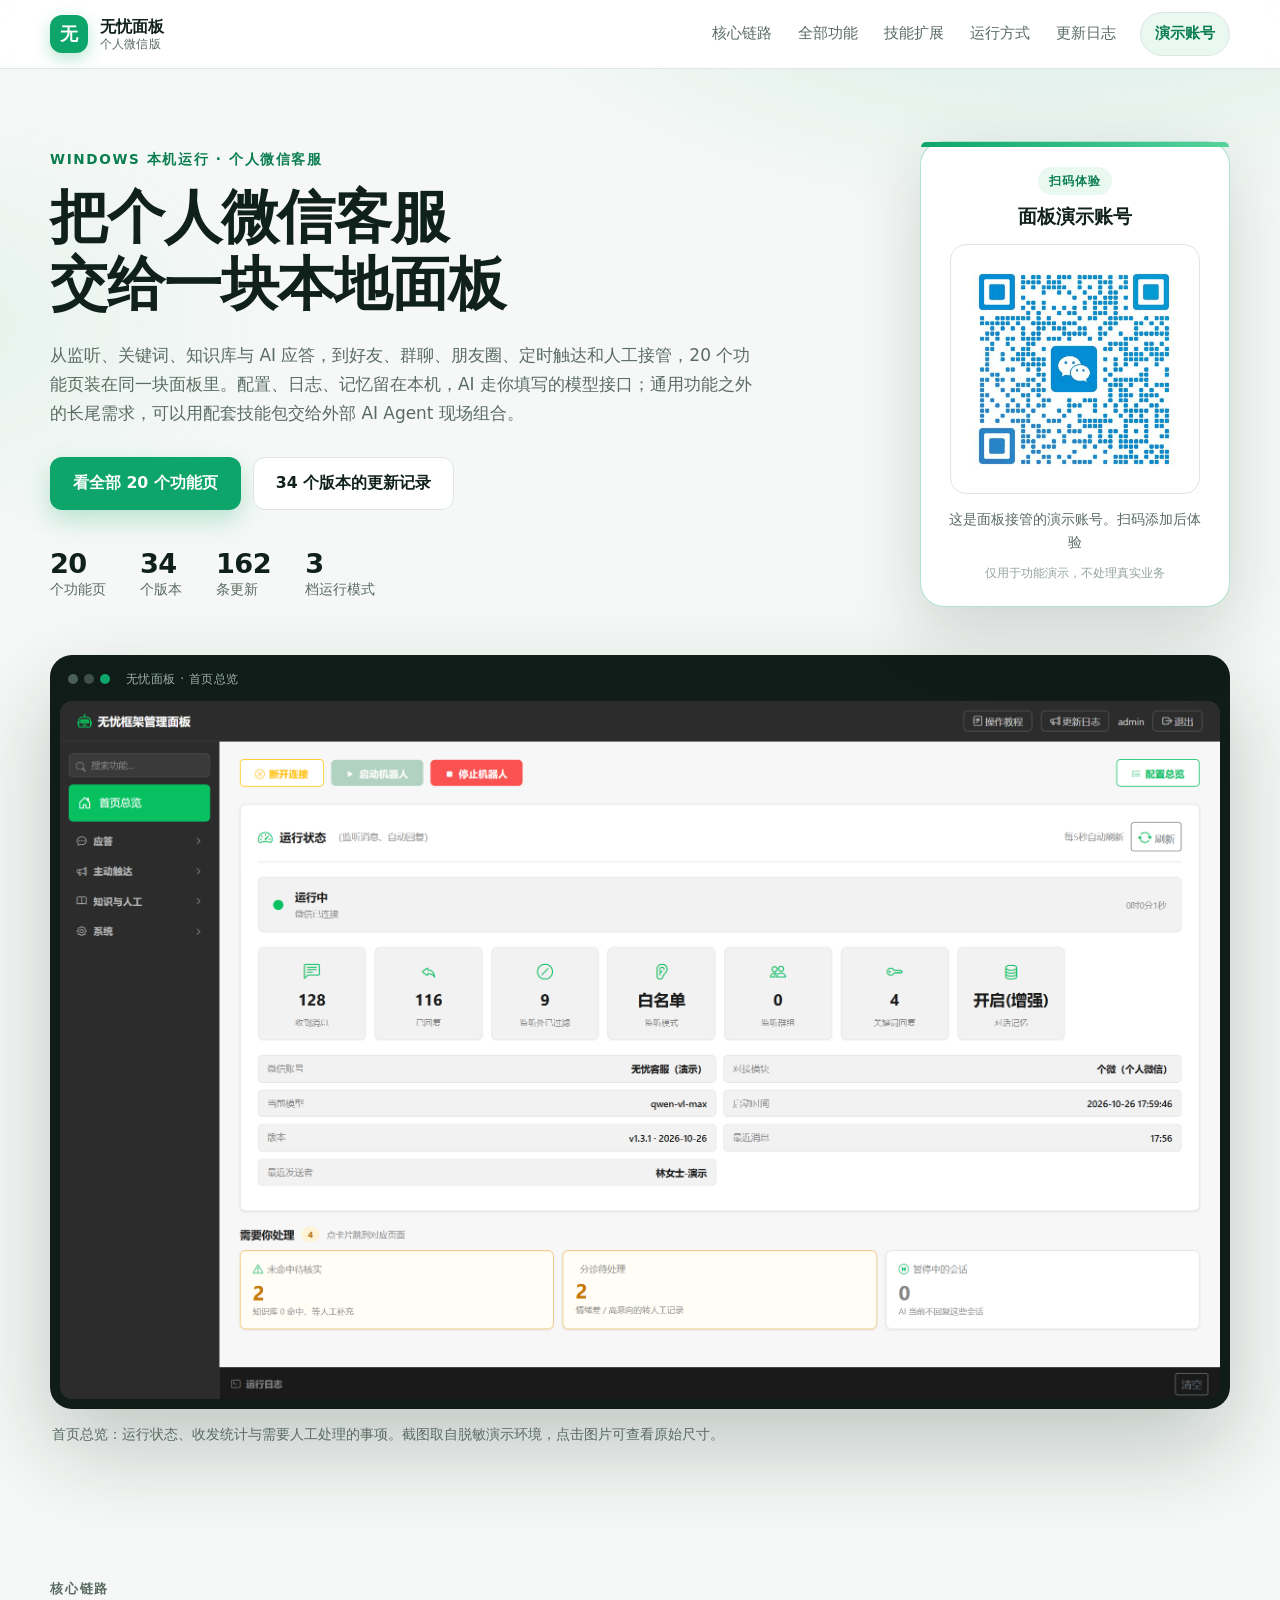
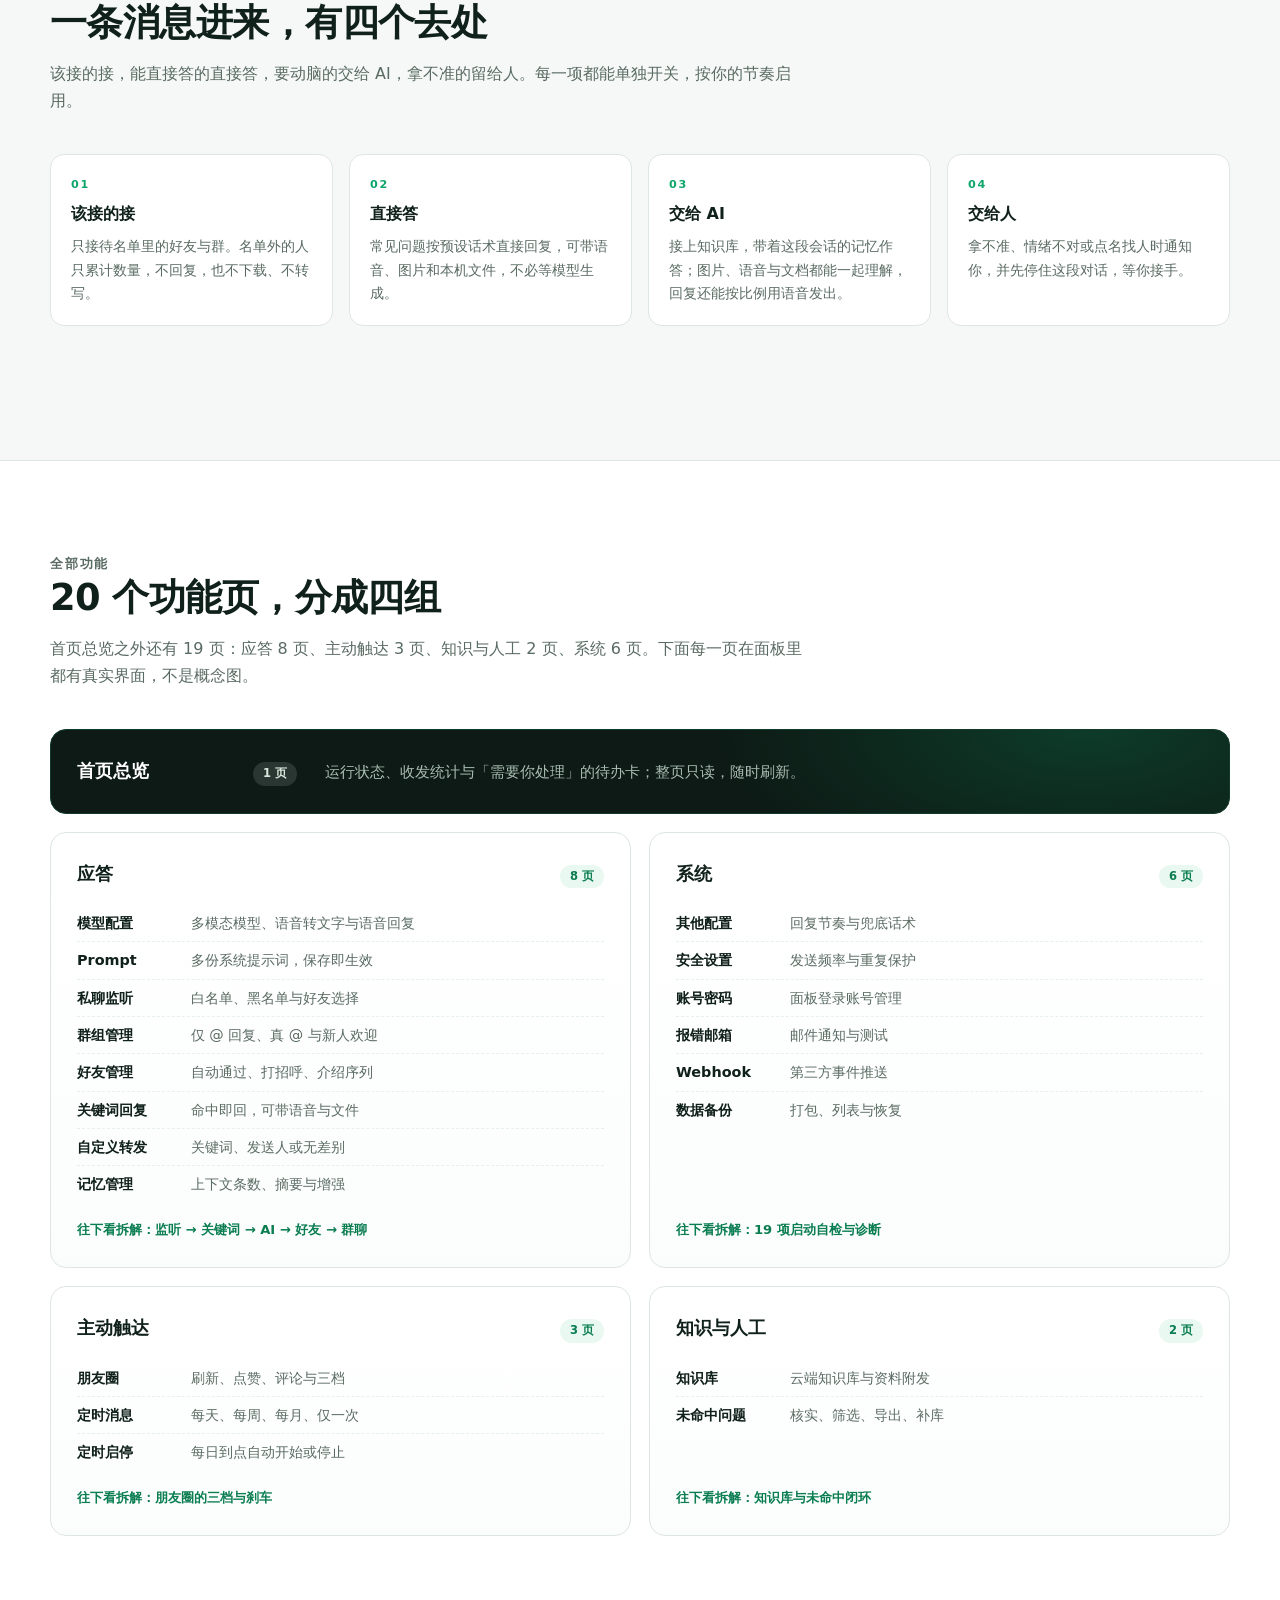
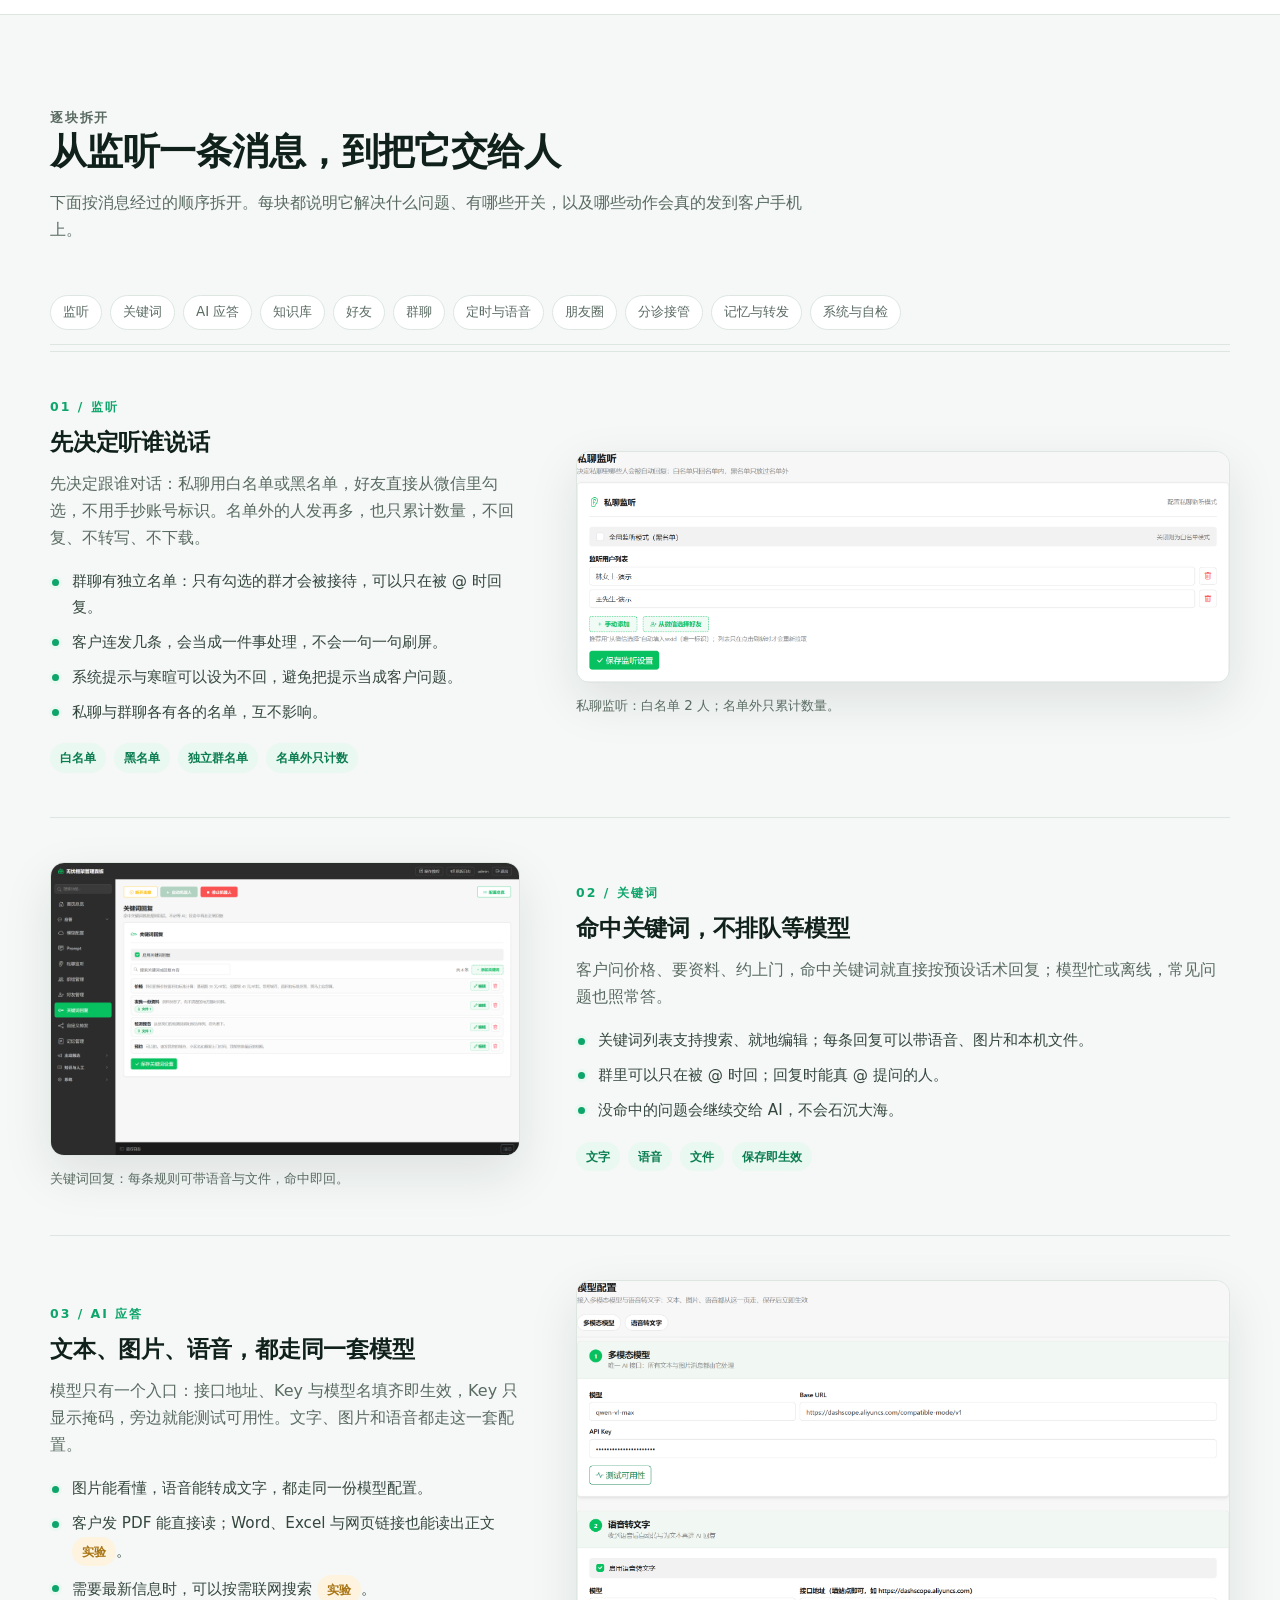
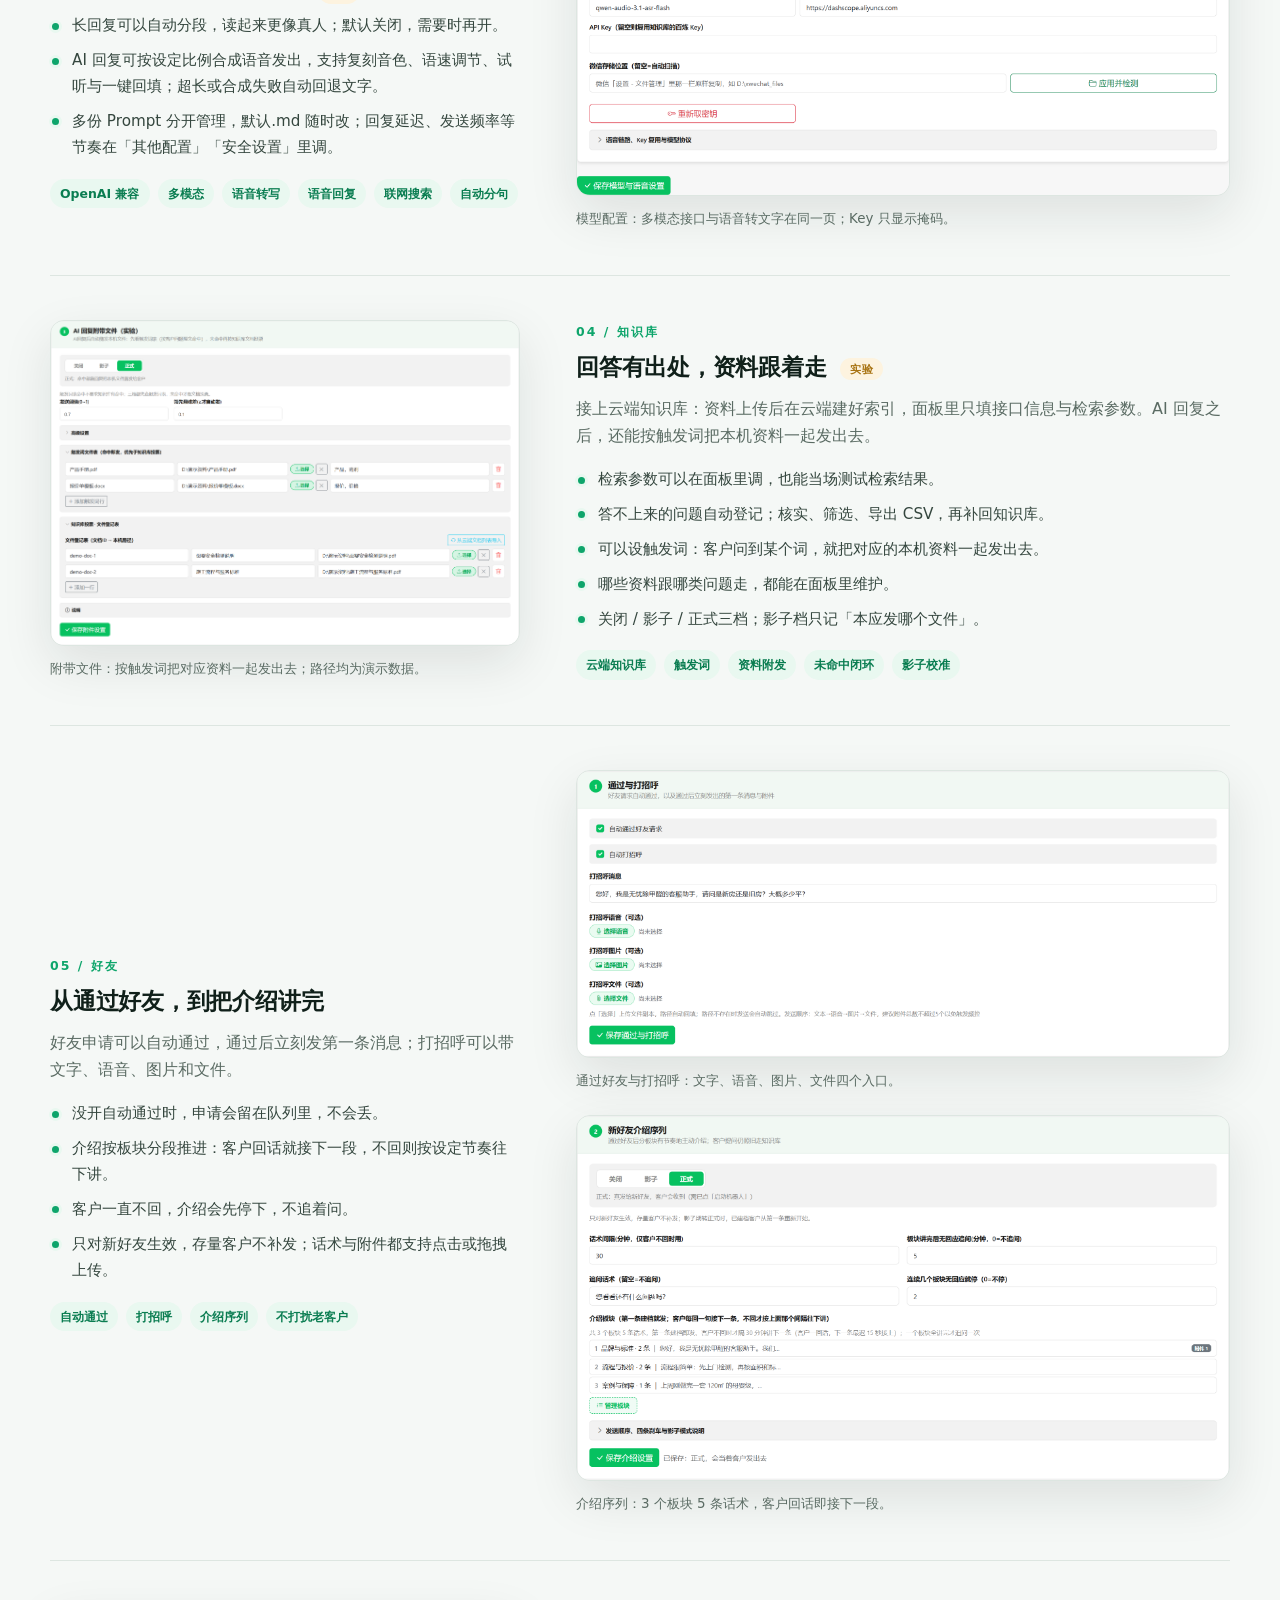
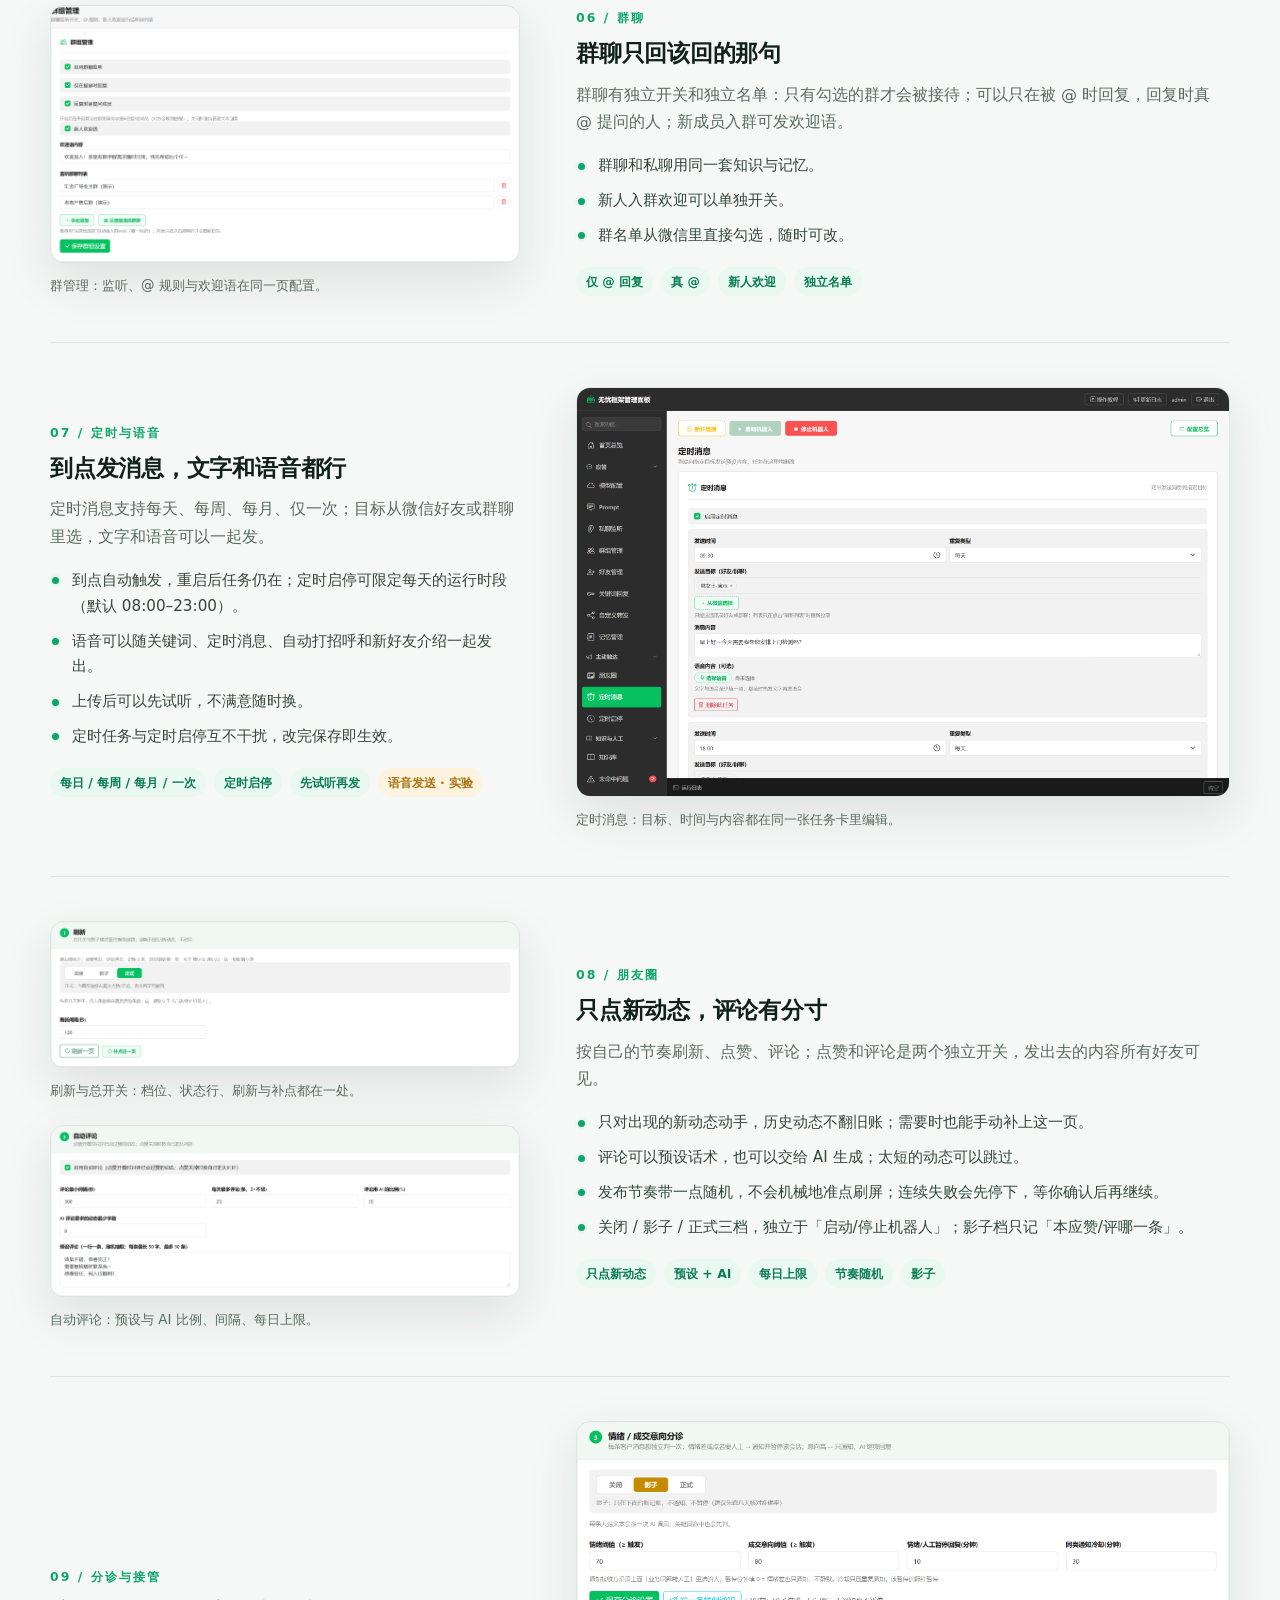
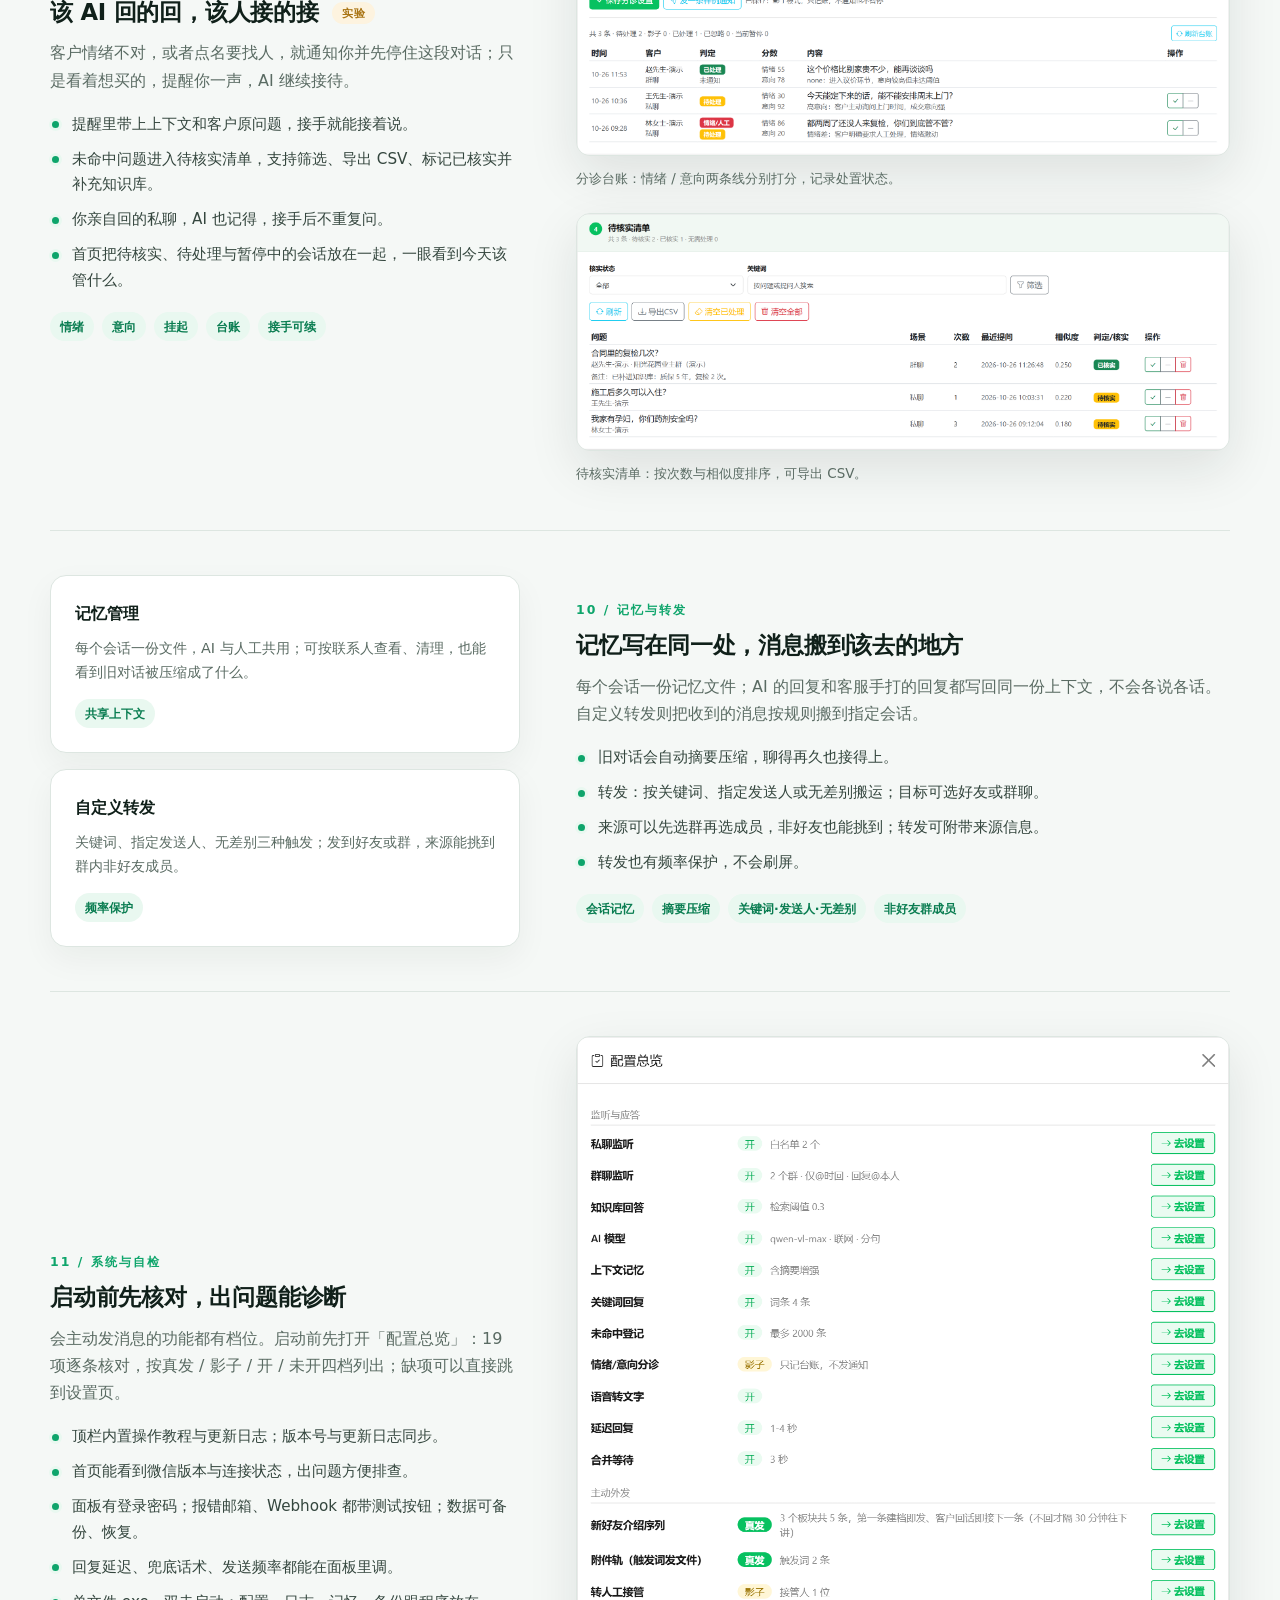
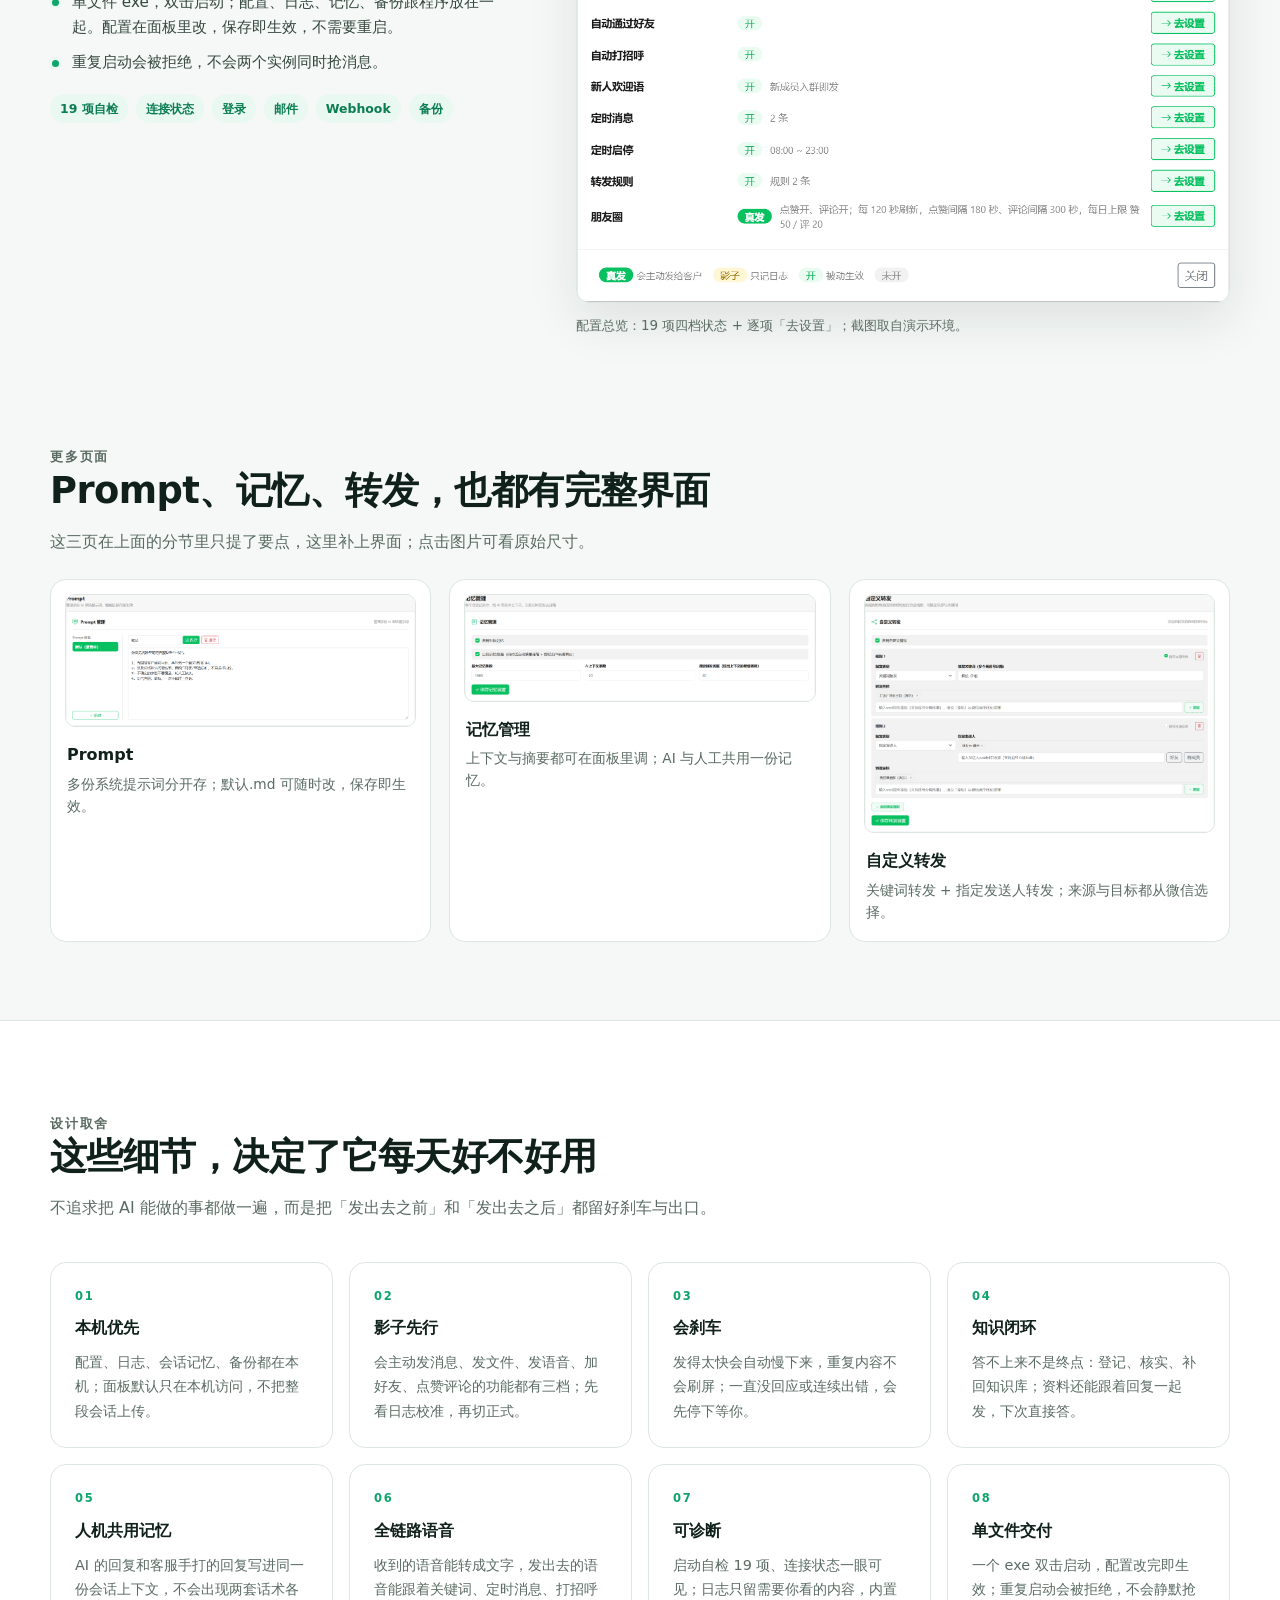
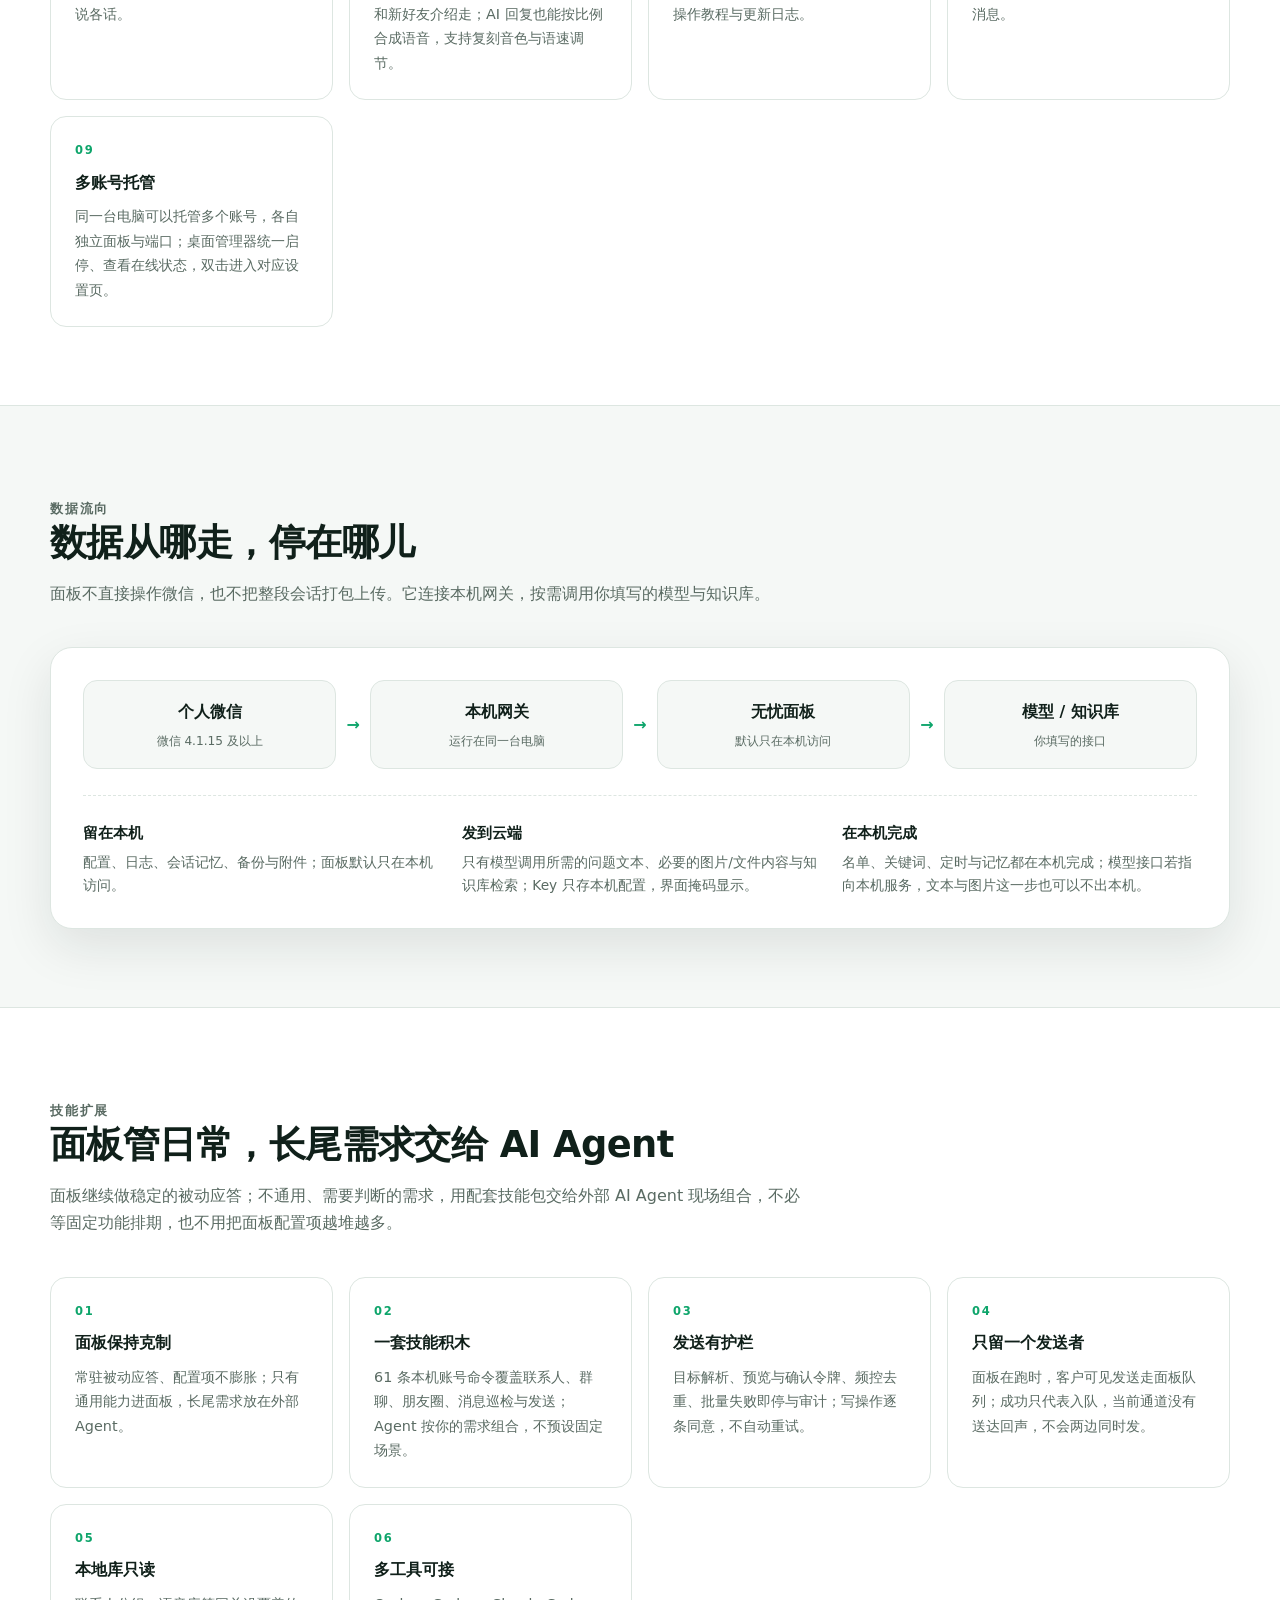
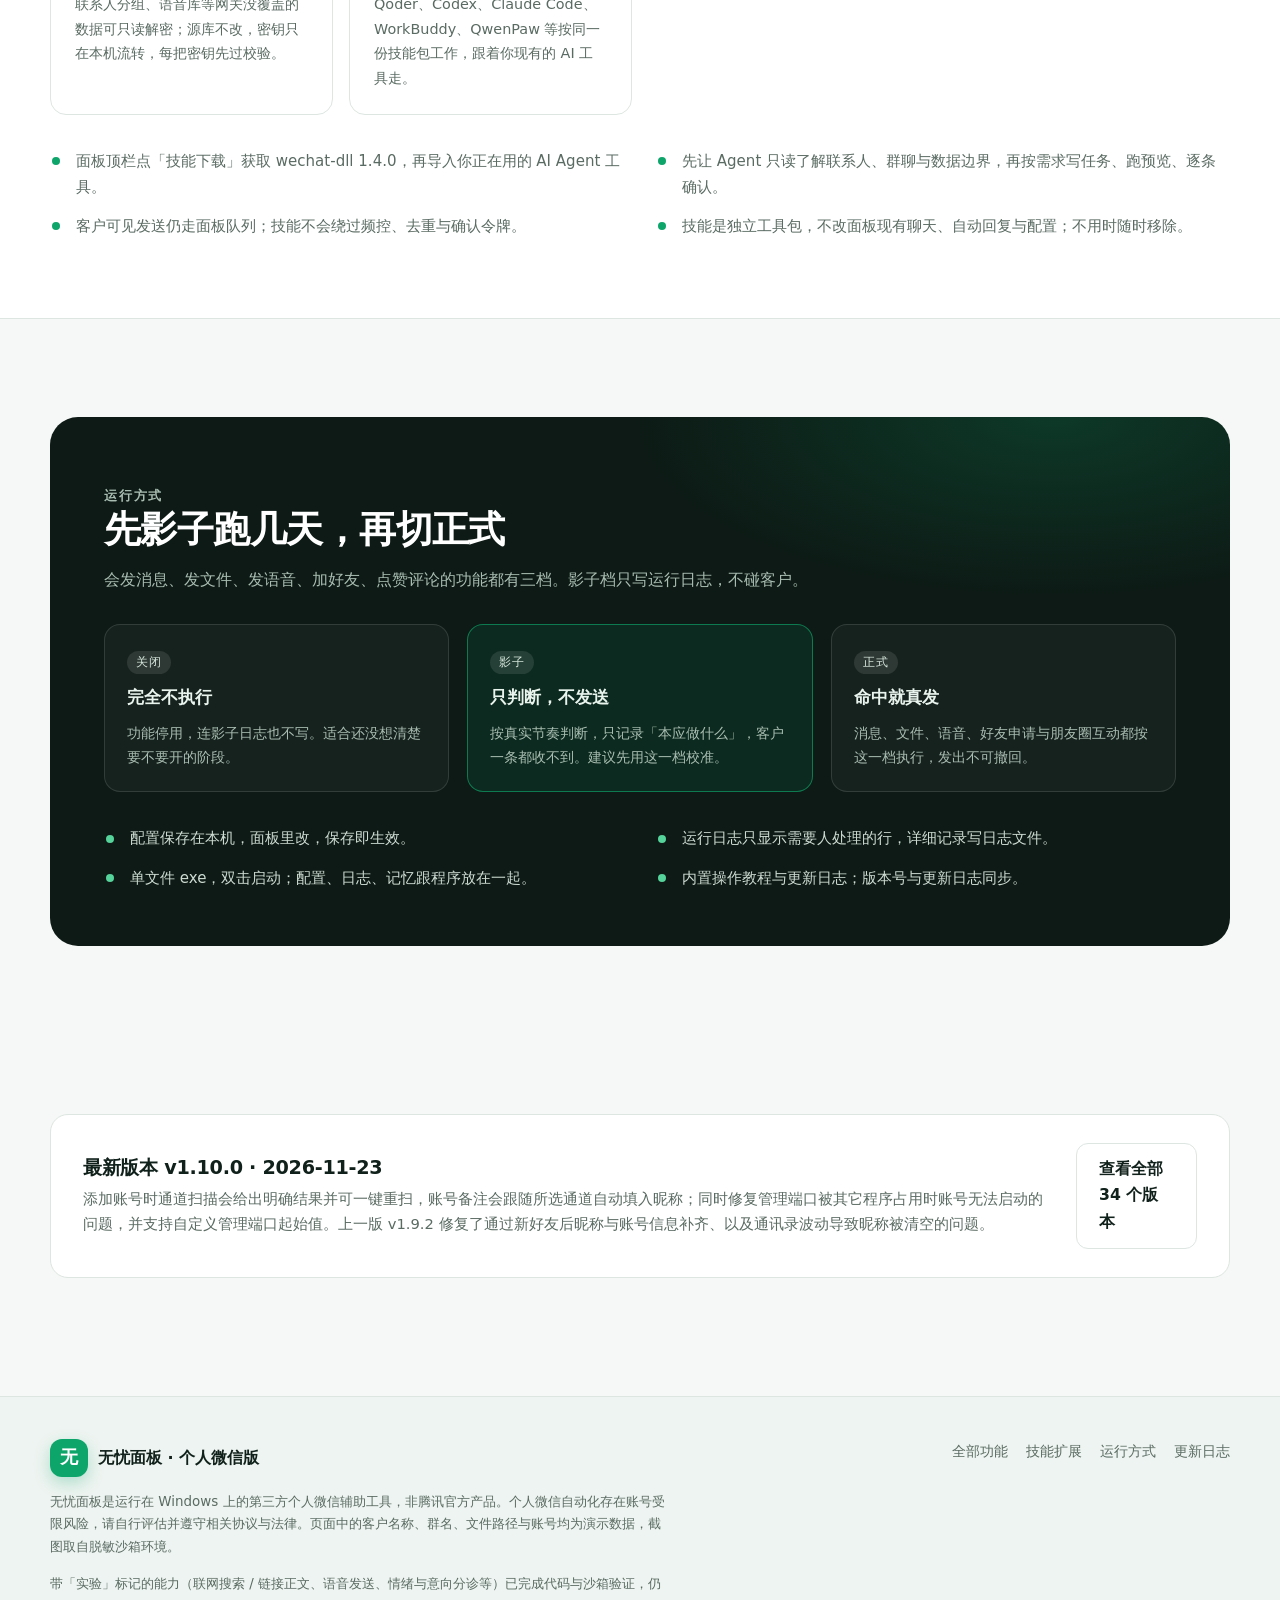
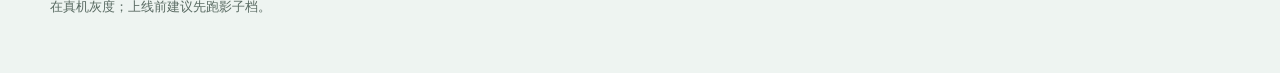
==== commit d1fec56a: "site: 首图更换为去协议诊断行的首页截图" ====
--- a/index.html
+++ b/index.html
@@ -64,7 +64,7 @@
             <span class="dot"></span><span class="dot"></span><span class="dot"></span>
             <span class="browser-title">无忧面板 · 首页总览</span>
           </div>
-          <a class="shot-link" href="assets/shots/workbench.png" target="_blank" rel="noopener"><img src="assets/shots/workbench.png" width="2400" height="1500" alt="无忧面板首页总览：运行状态、收发统计与需要人工处理的事项" loading="eager"></a>
+          <a class="shot-link" href="assets/shots/workbench.png" target="_blank" rel="noopener"><img src="assets/shots/workbench.png" width="2400" height="1443" alt="无忧面板首页总览：运行状态、收发统计与需要人工处理的事项" loading="eager"></a>
         </div>
         <p class="hero-caption">首页总览：运行状态、收发统计与需要人工处理的事项。截图取自脱敏演示环境，点击图片可查看原始尺寸。</p>
       </div>
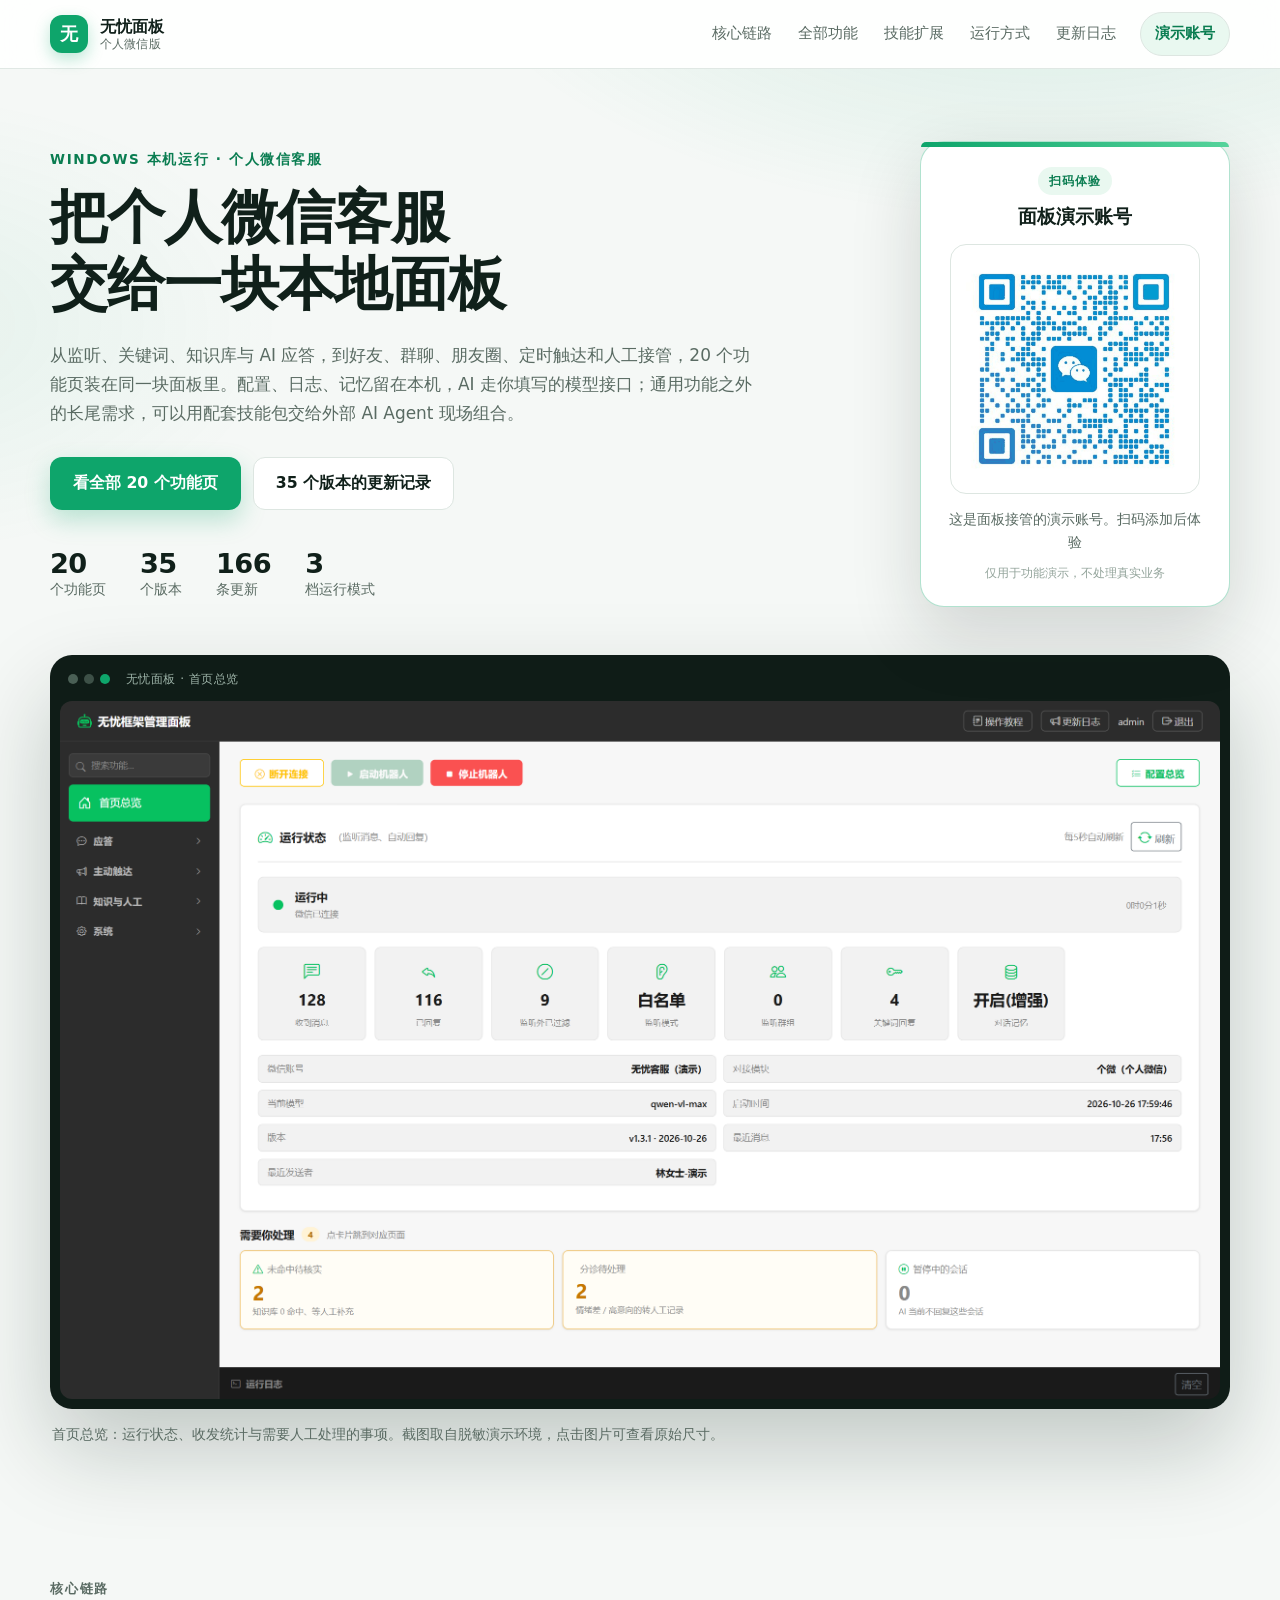
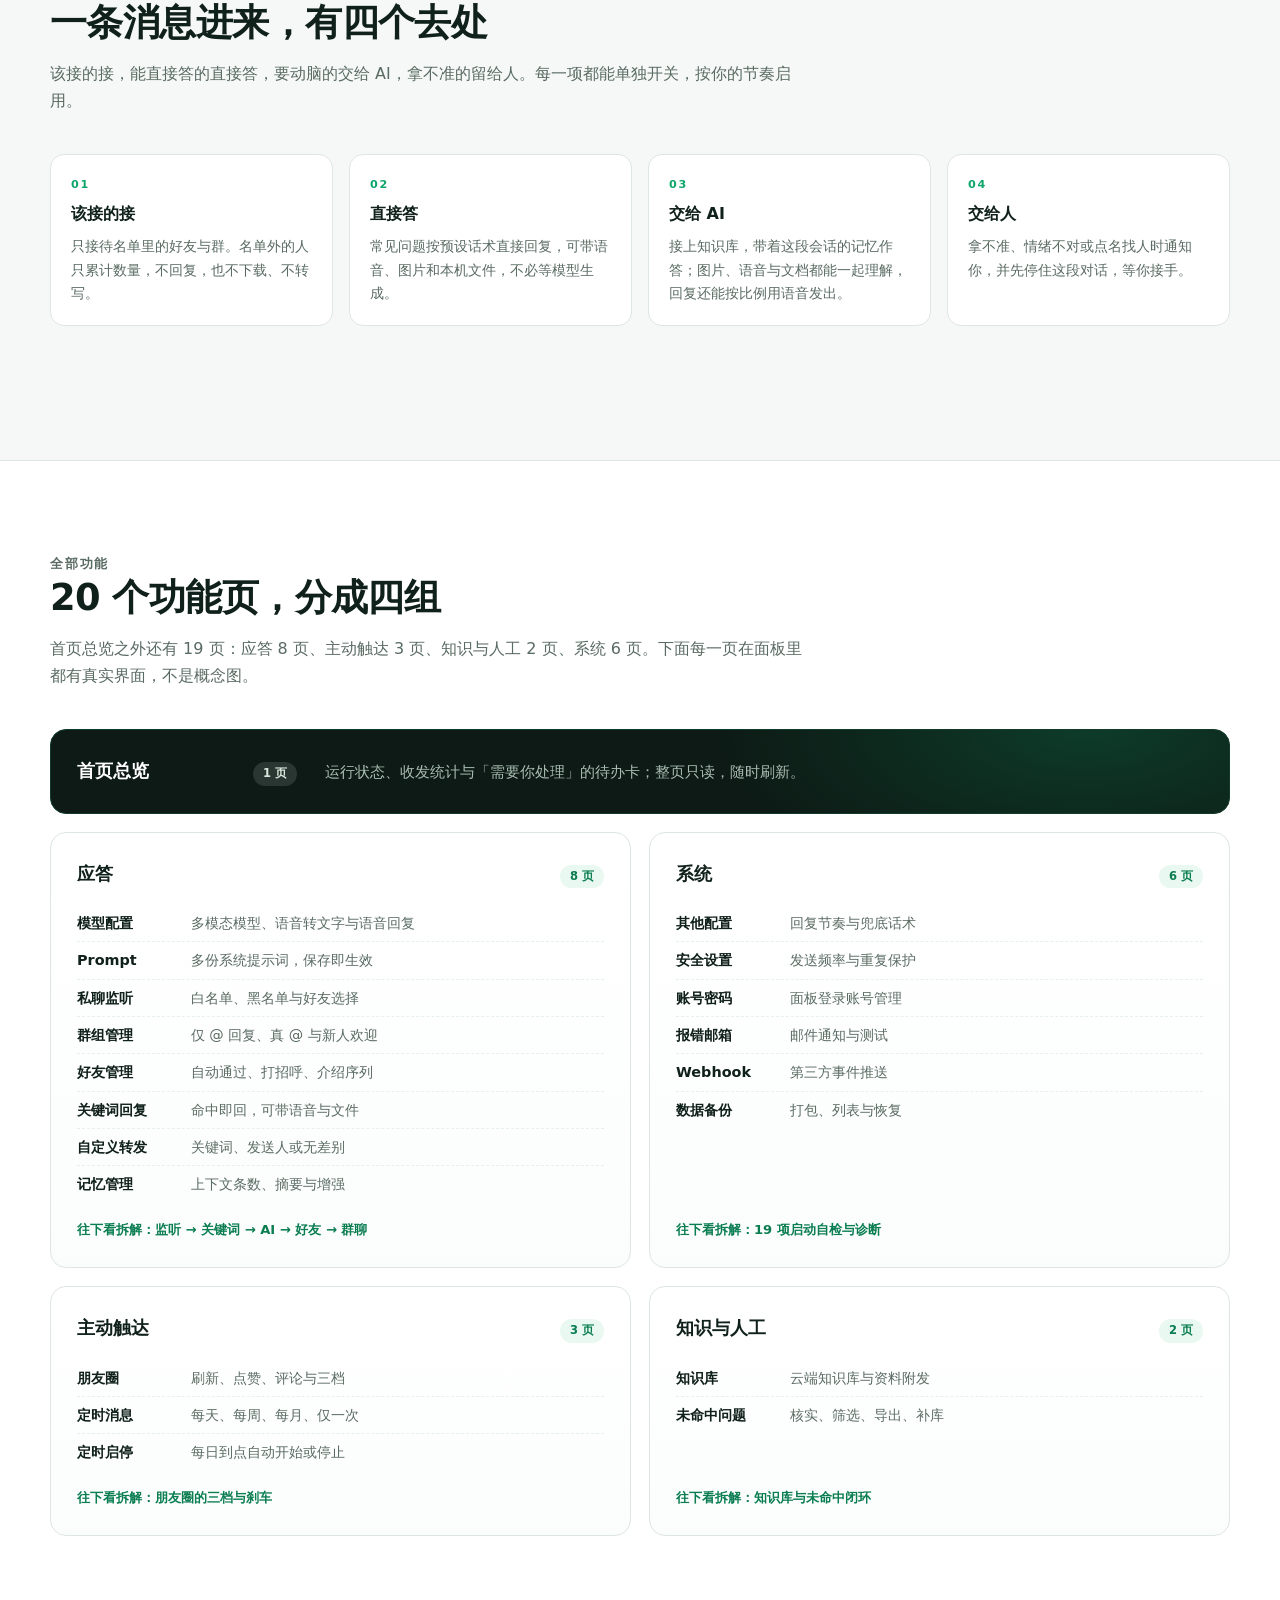
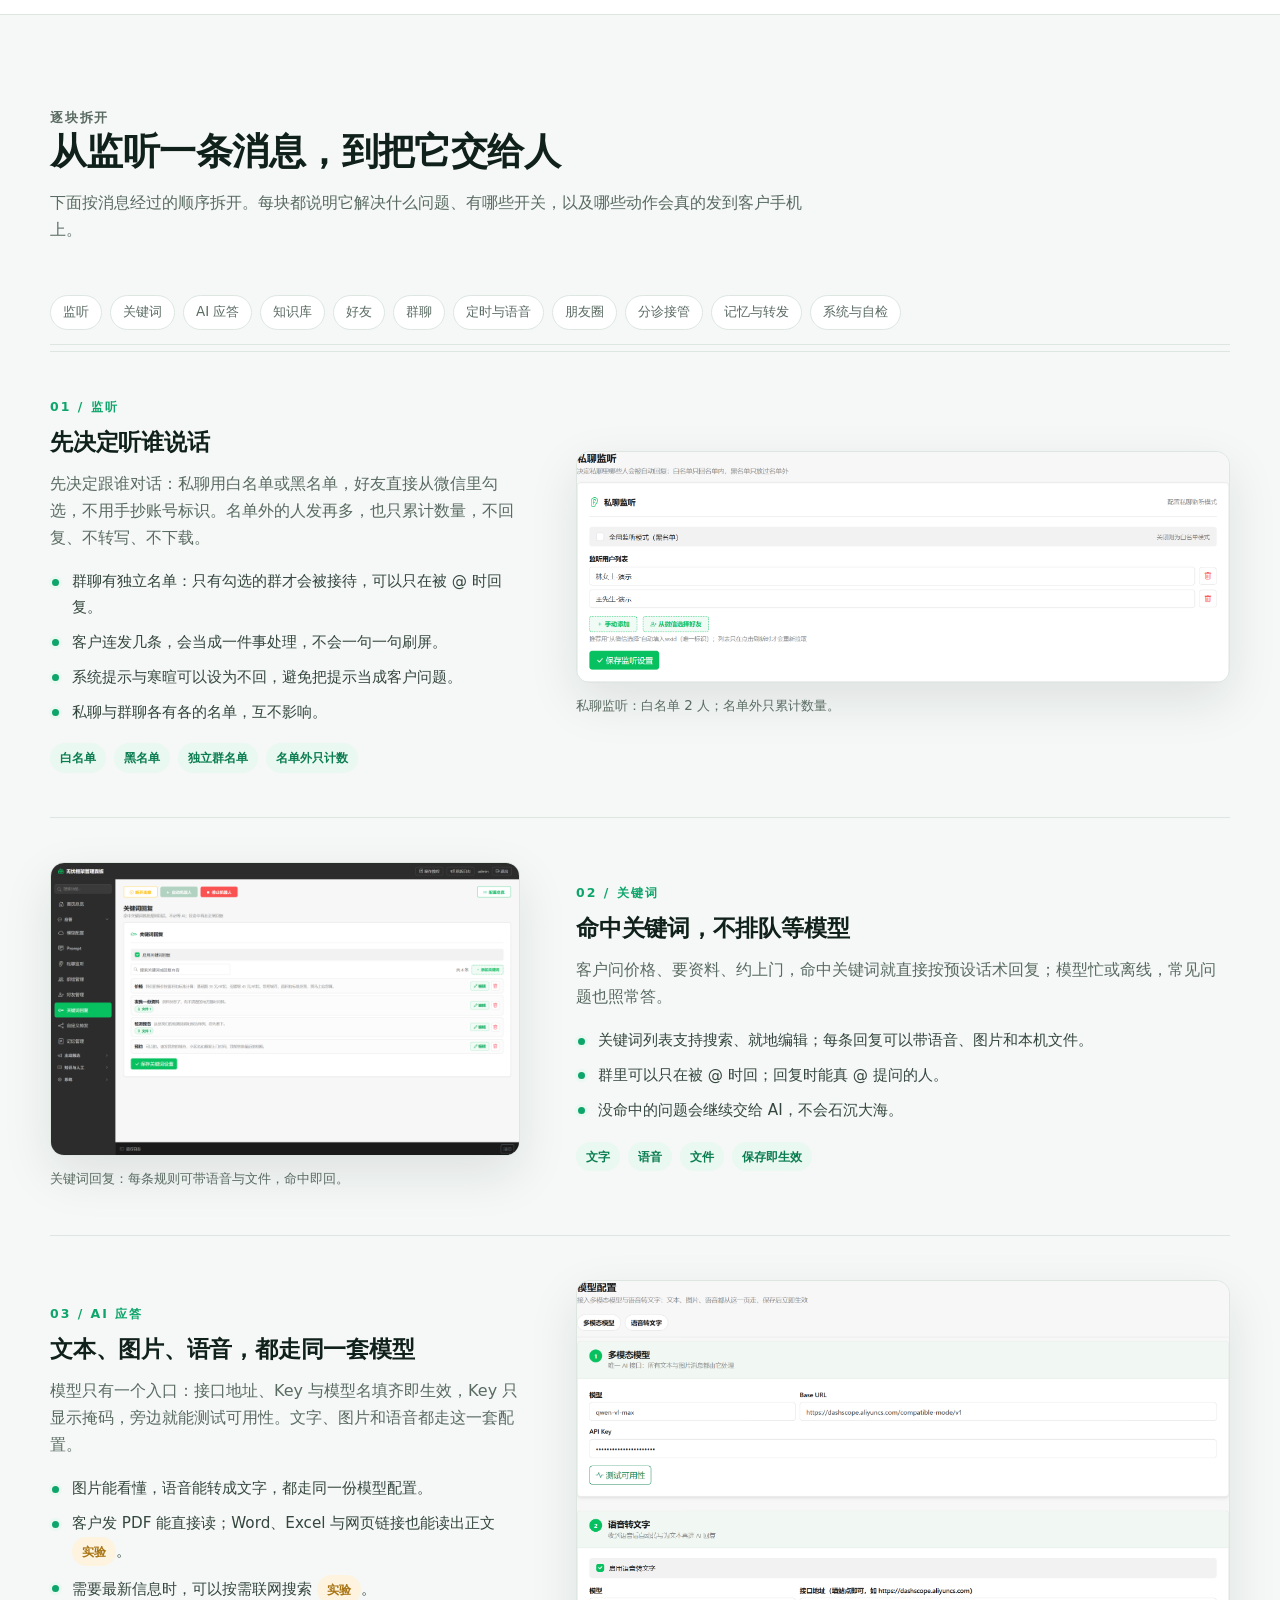
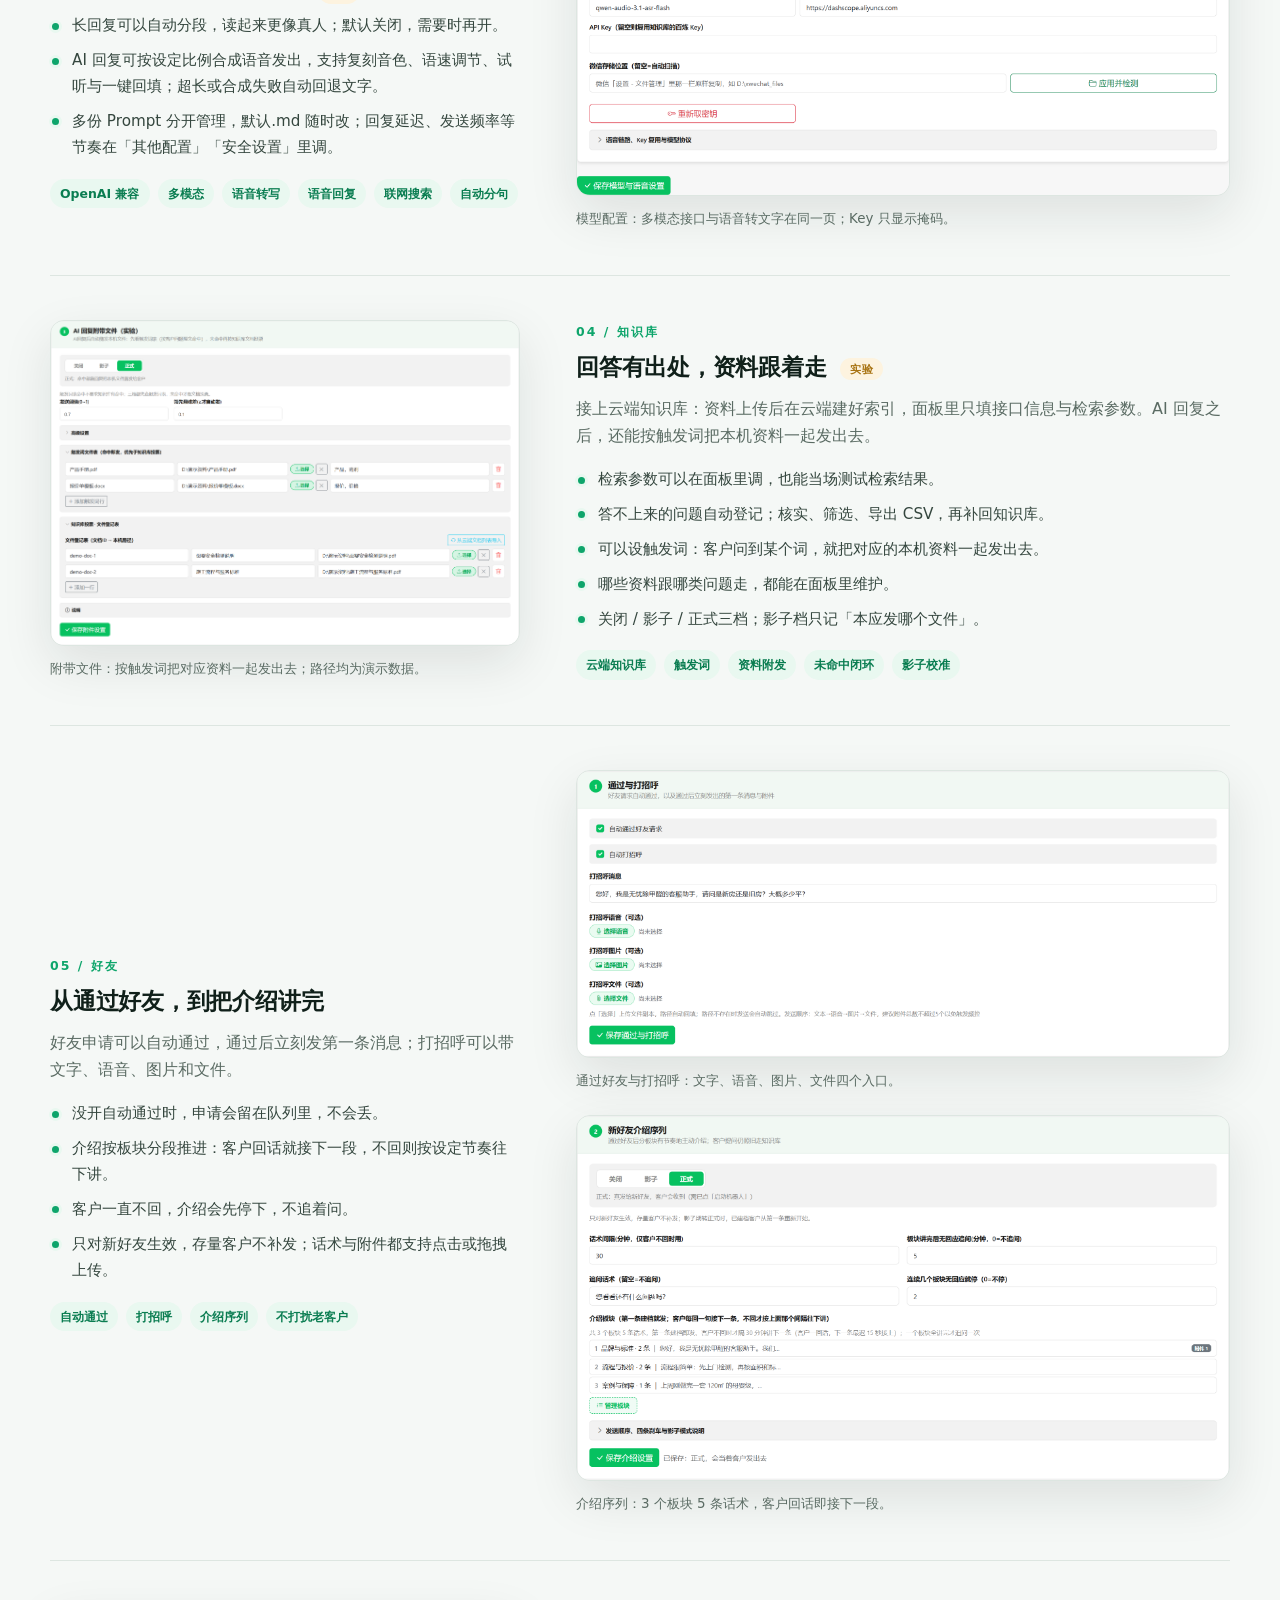
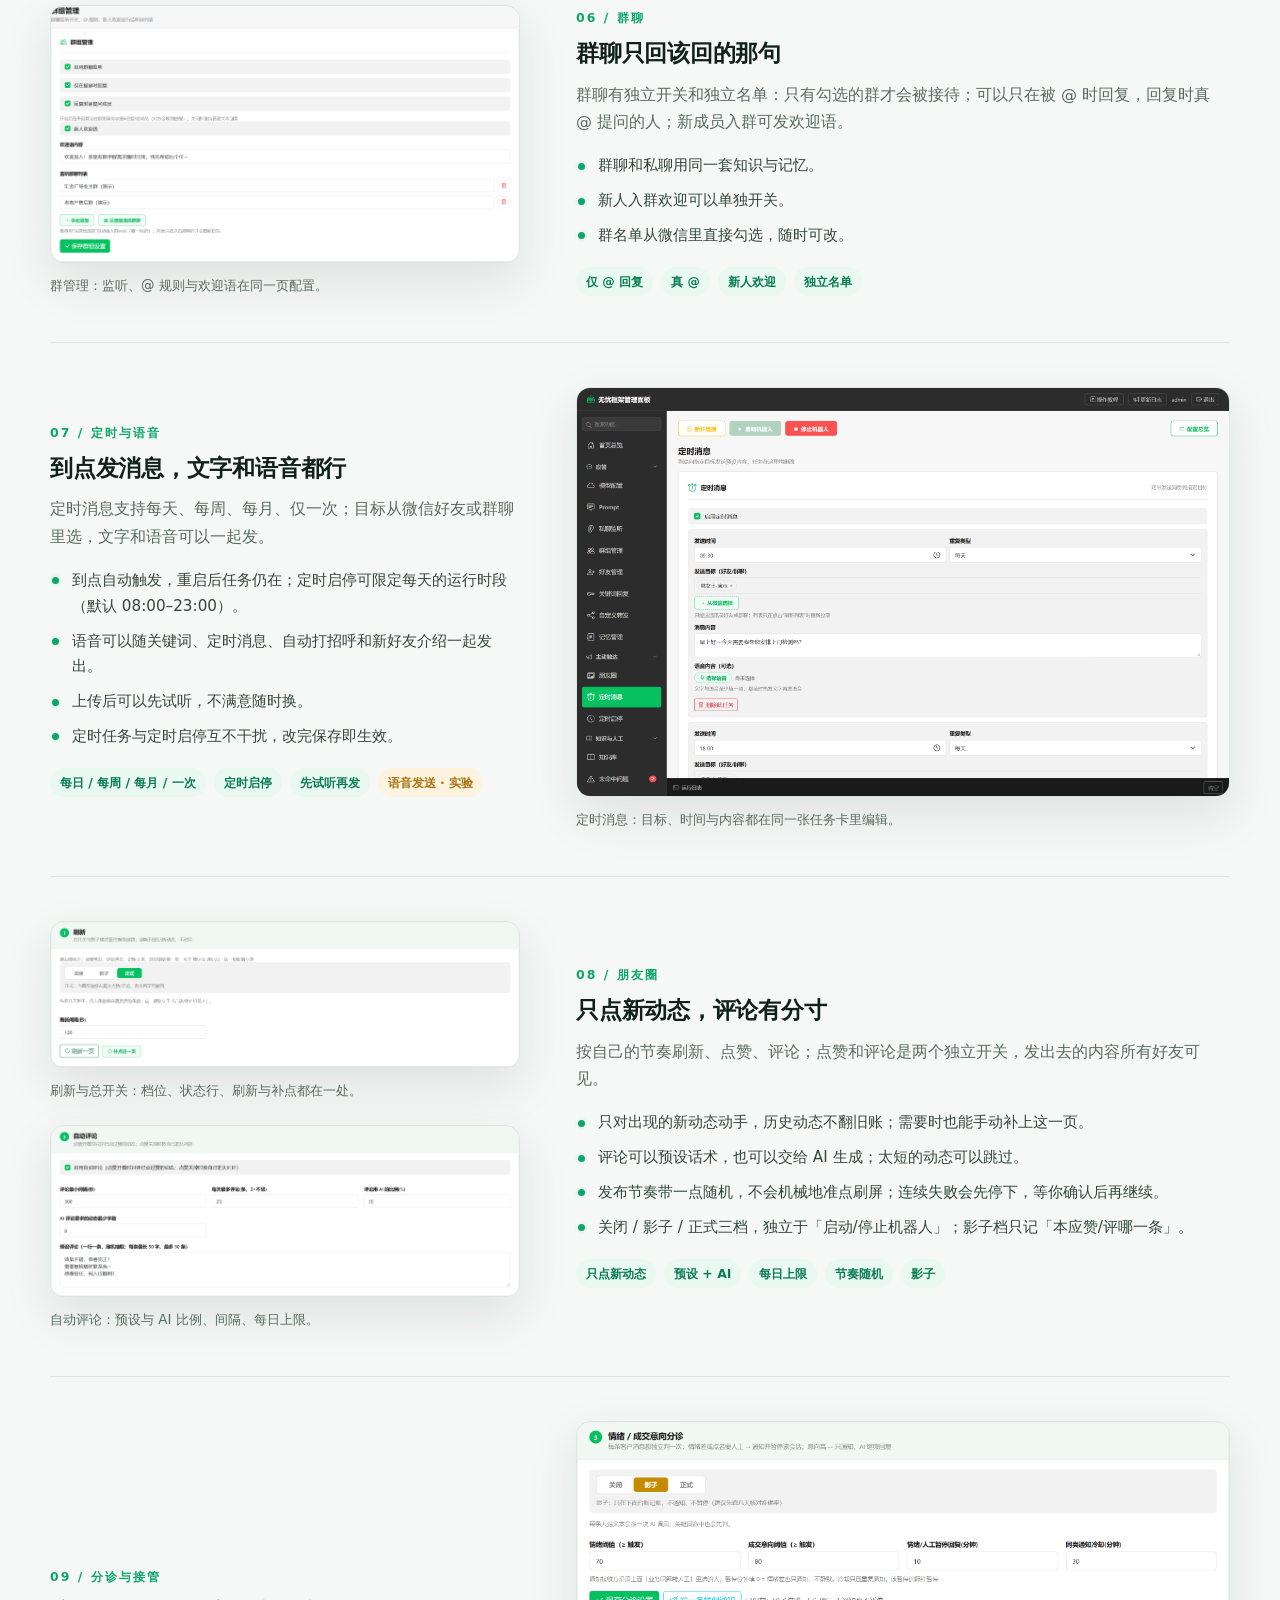
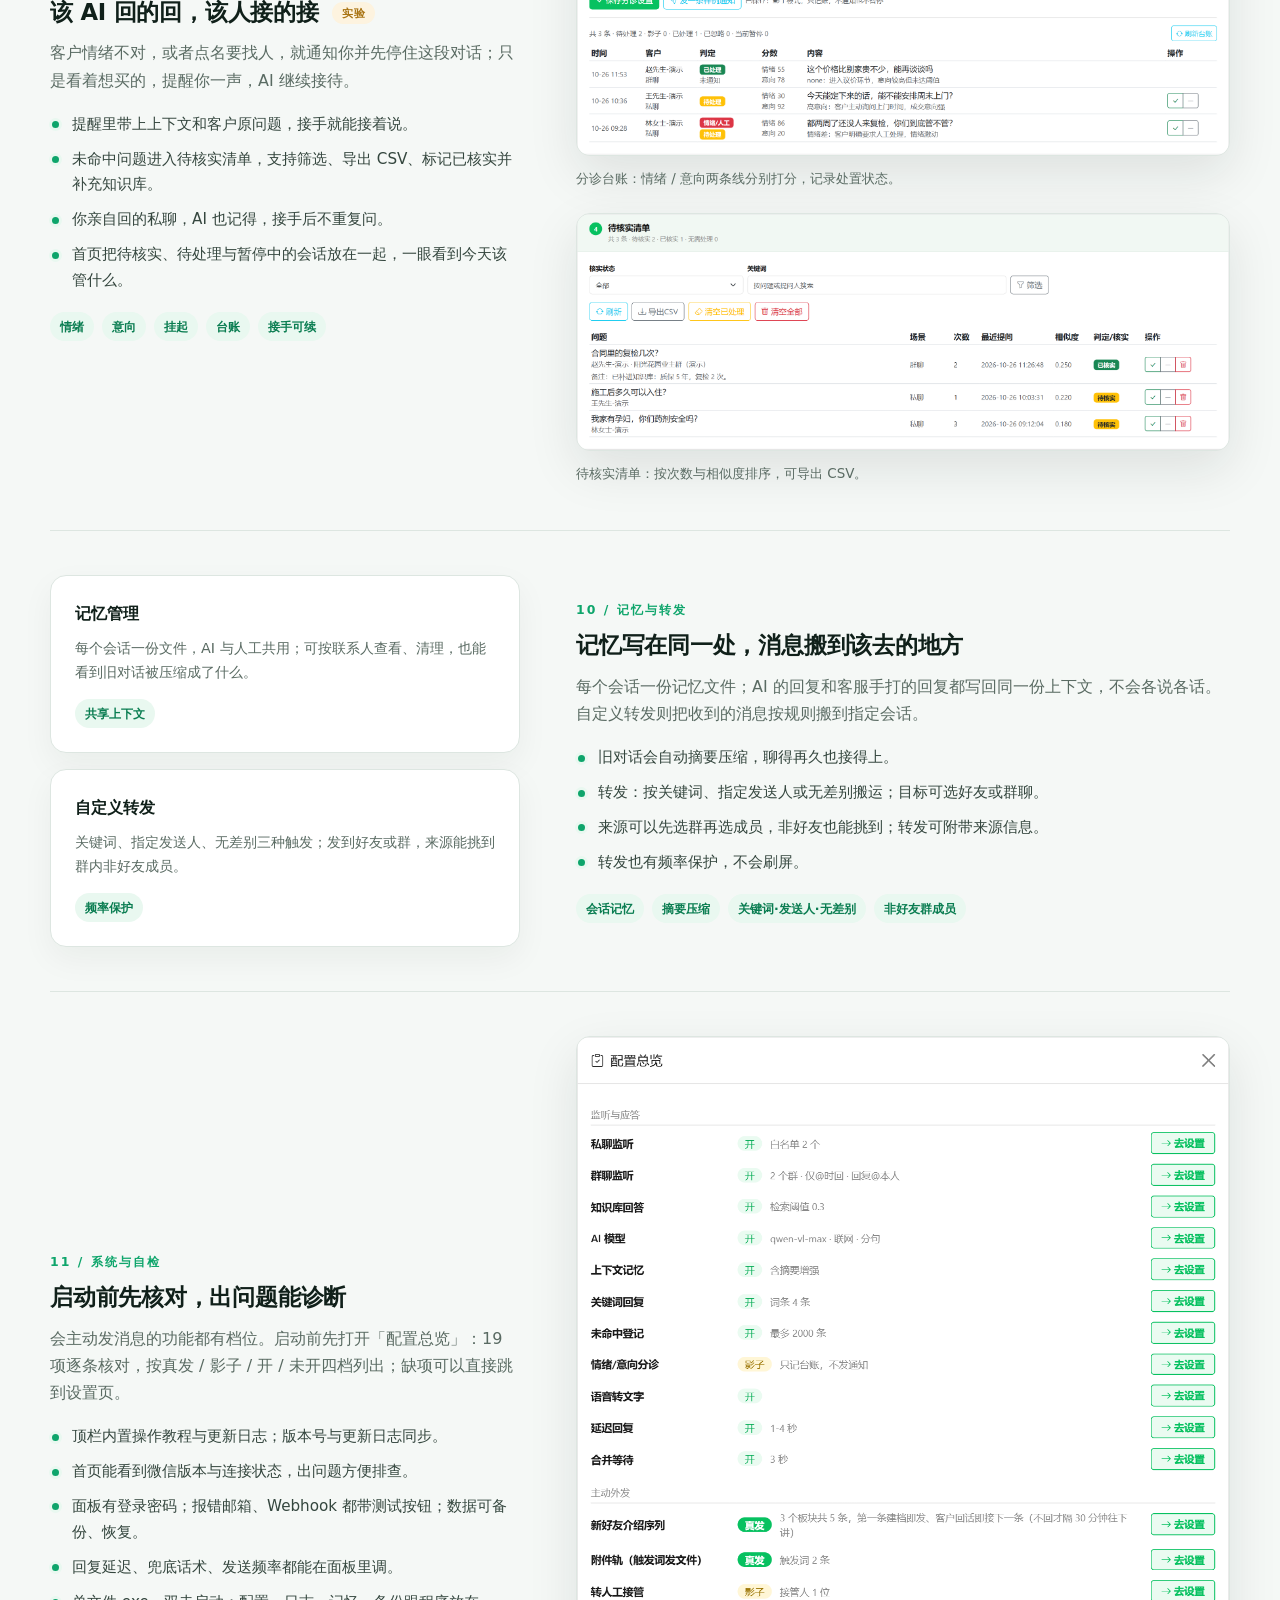
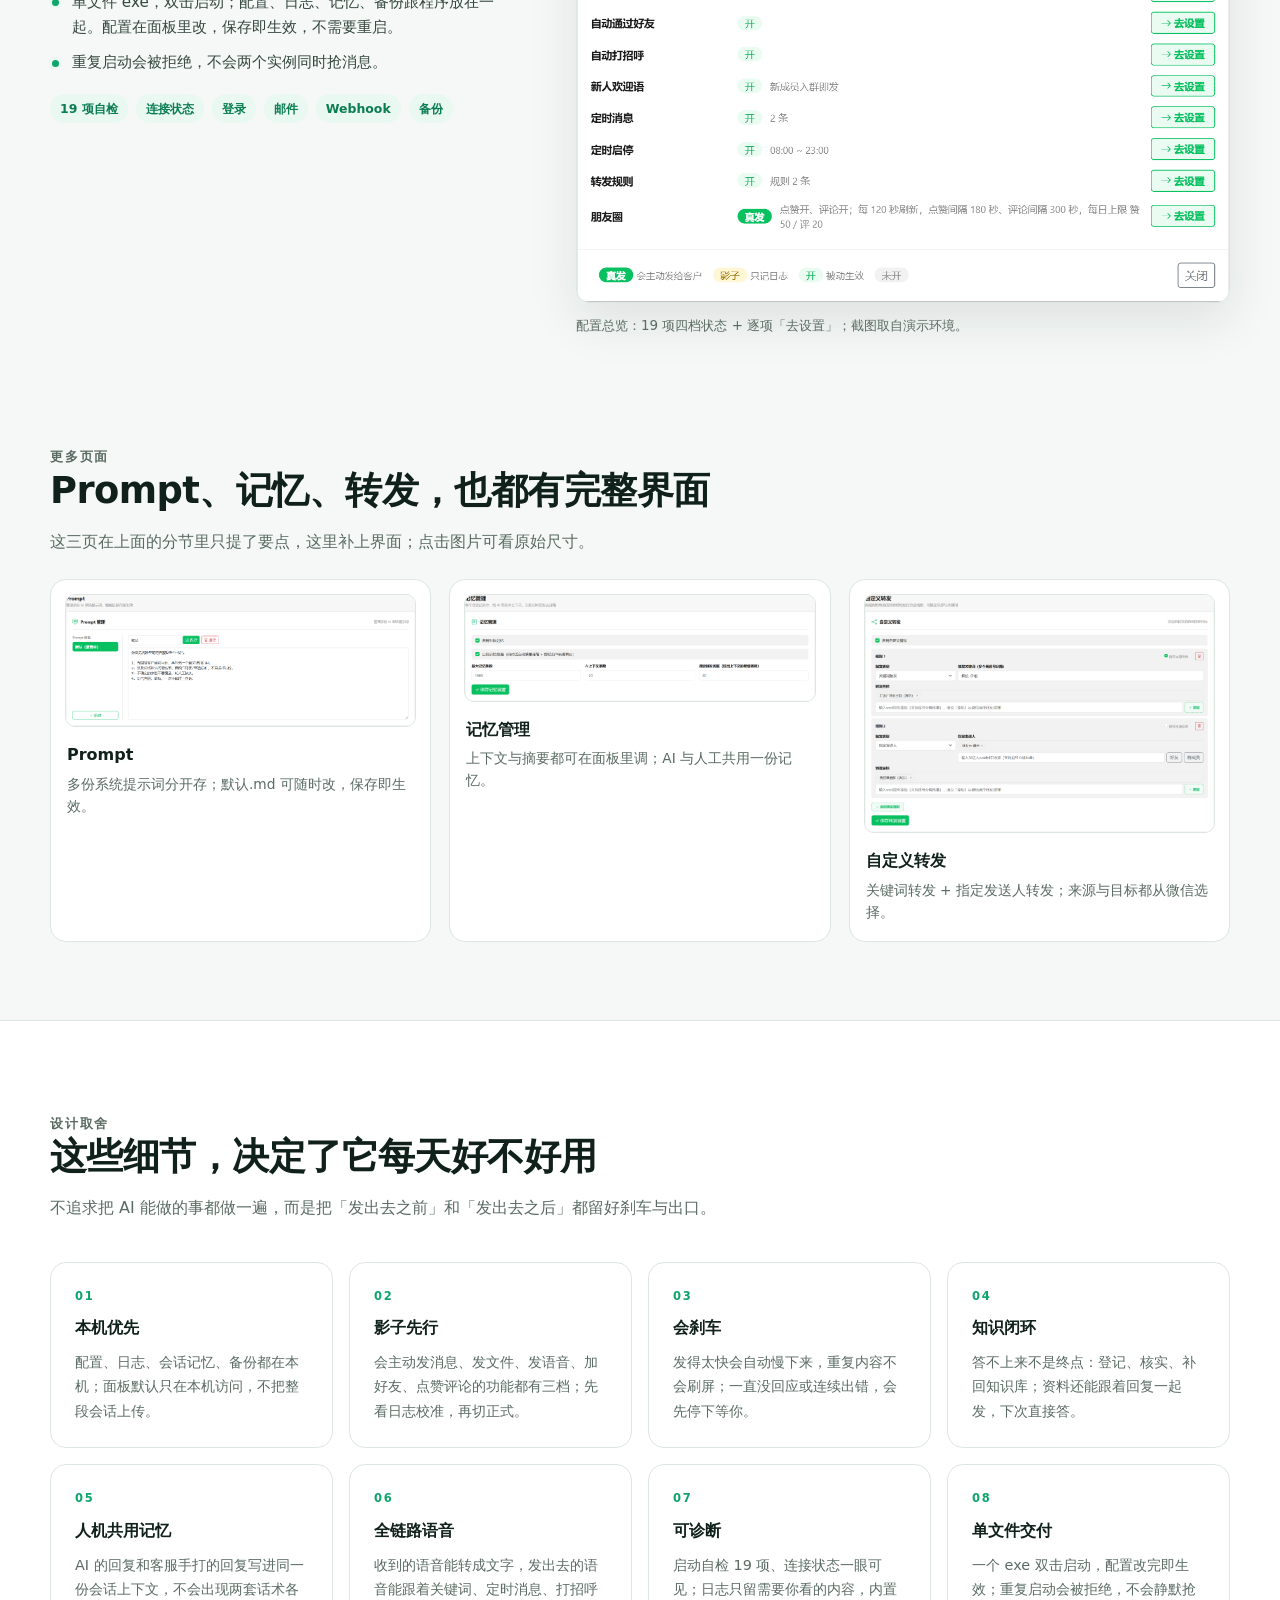
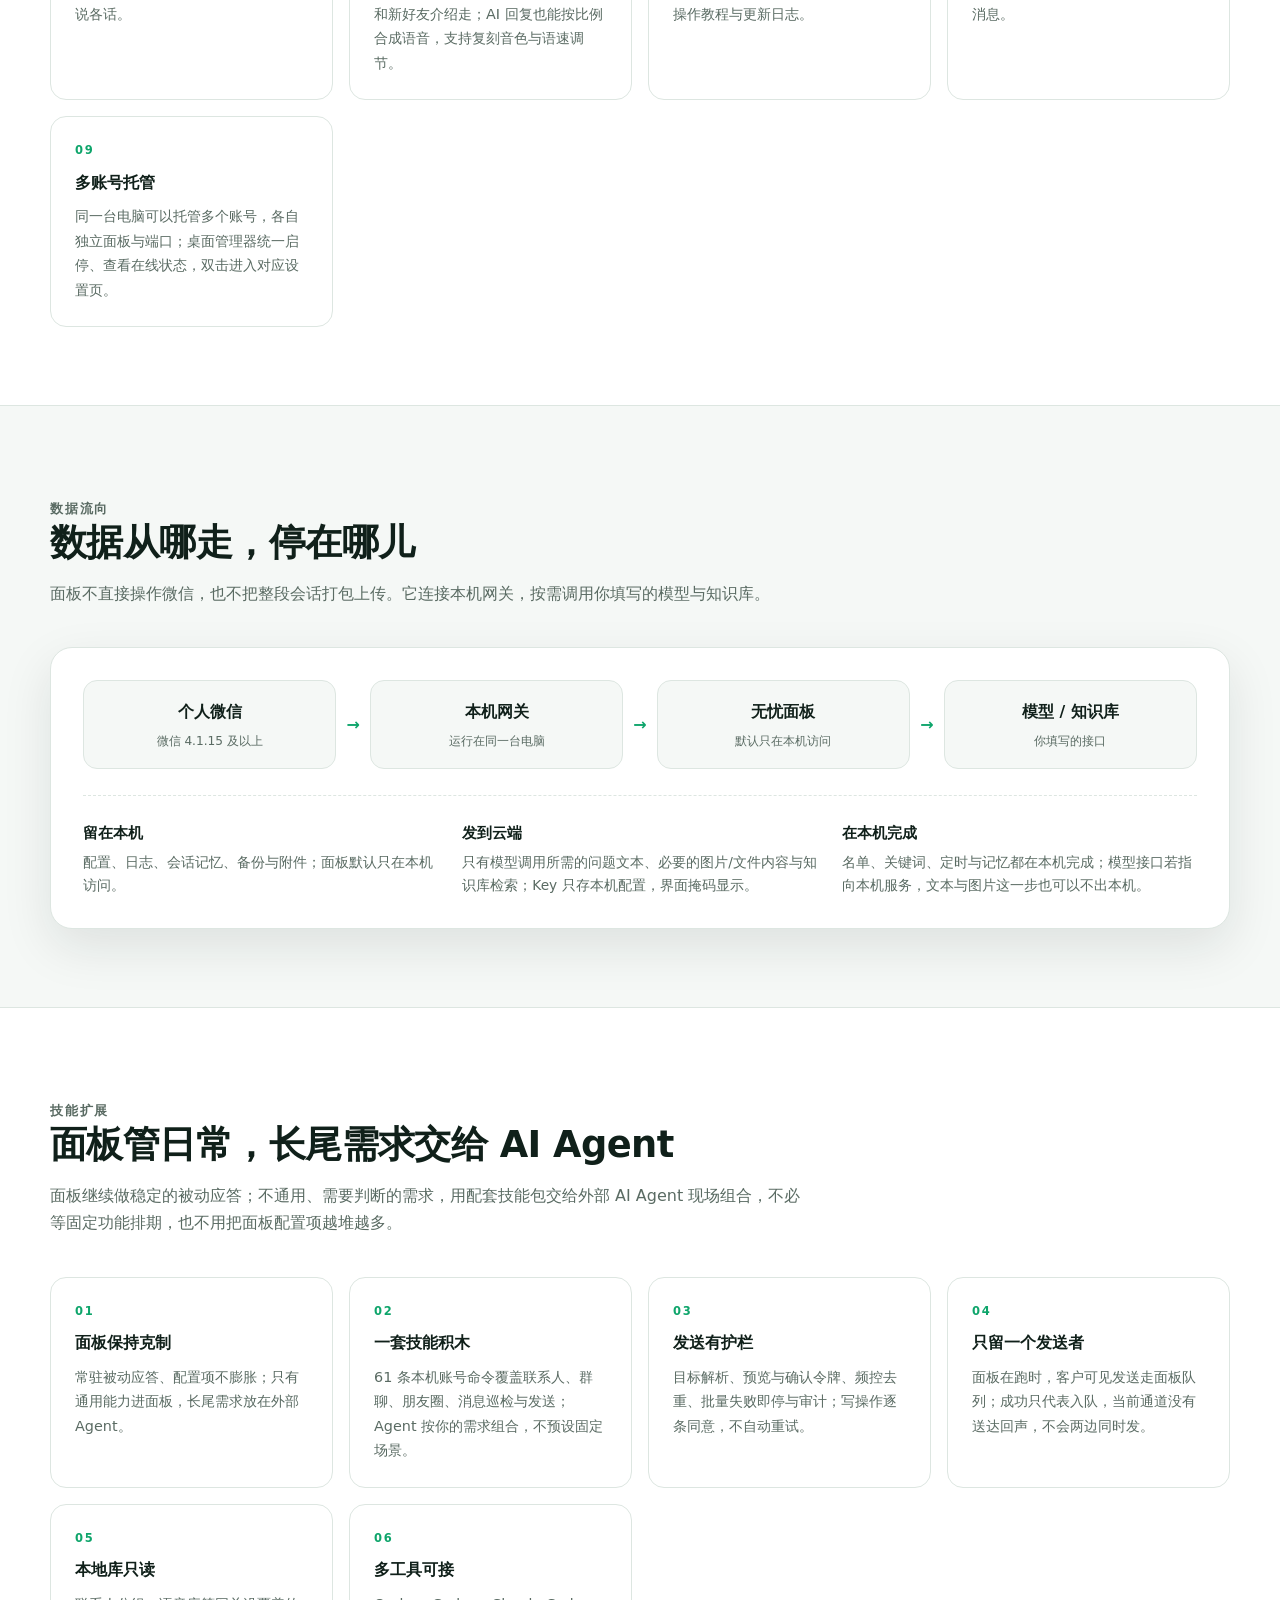
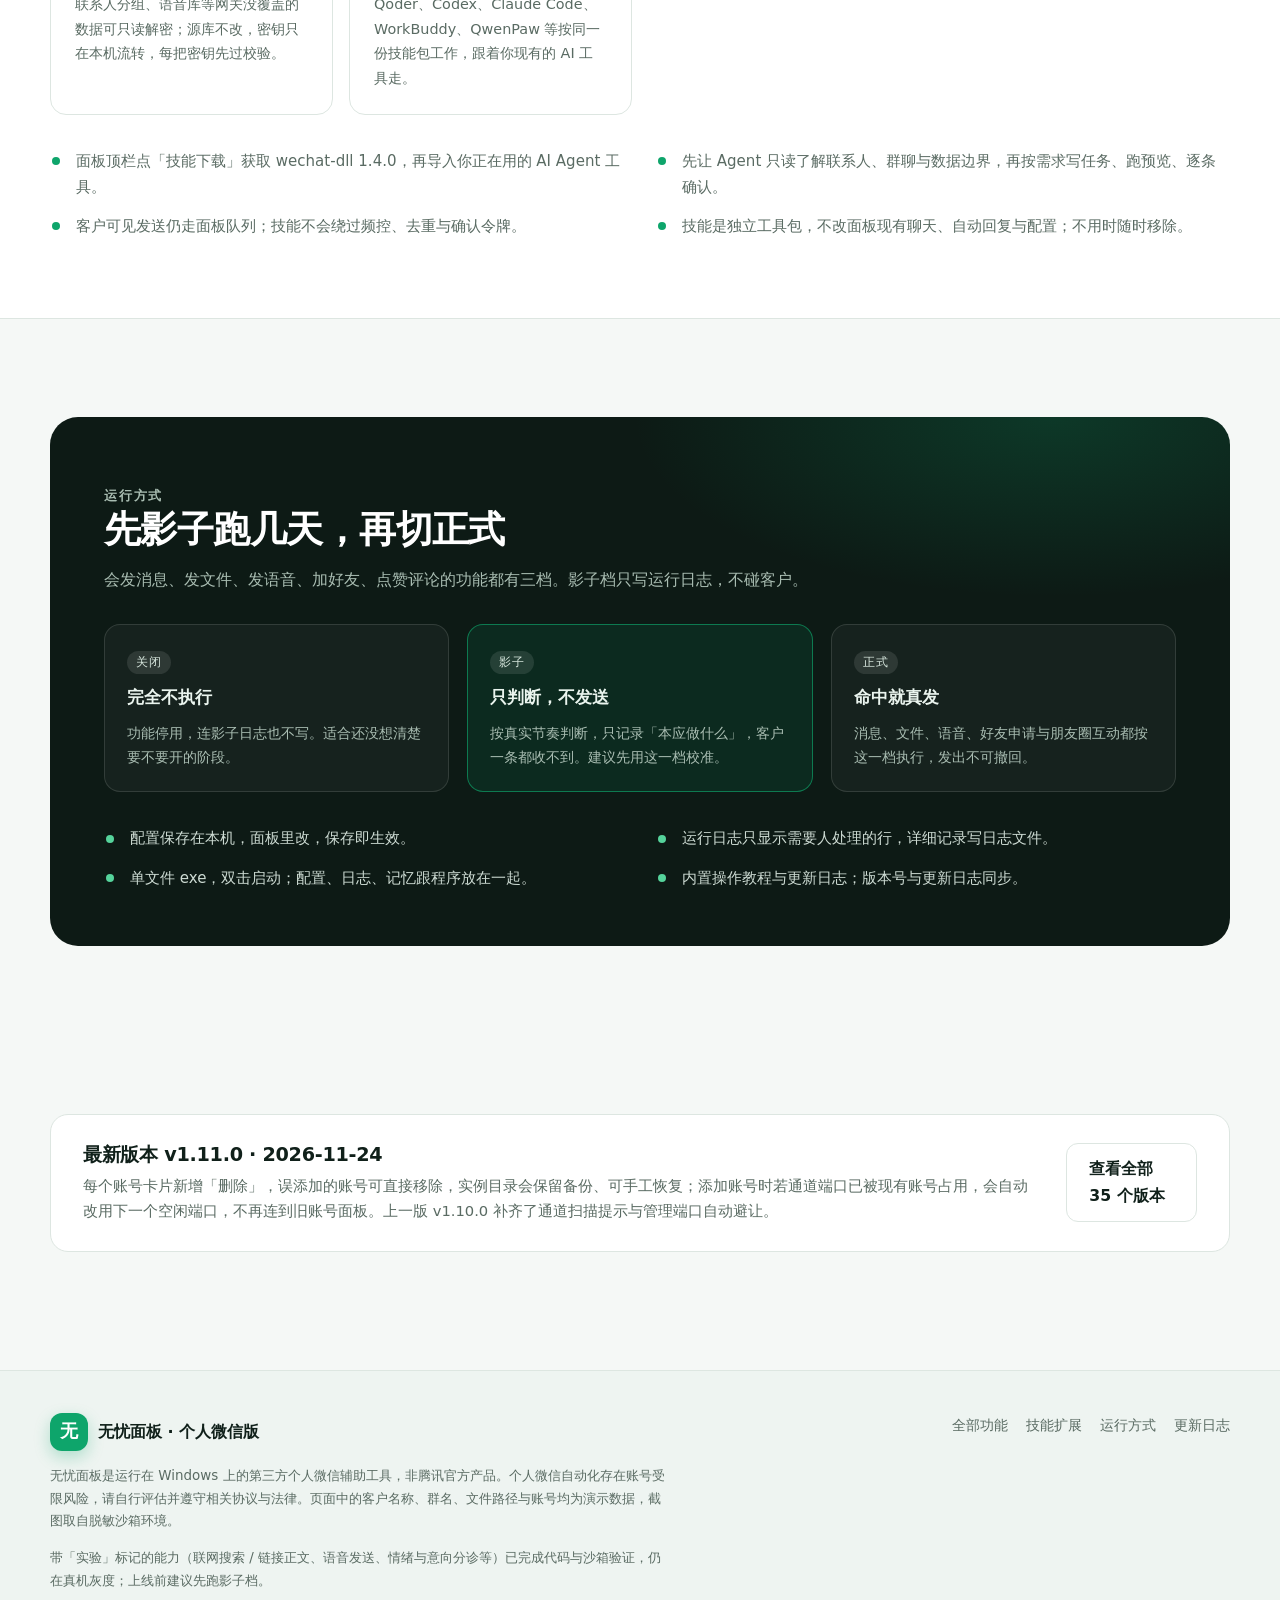
==== commit 2a483125: "changelog: 同步 v1.11.0 更新记录 新增删除误加账号与通道自动递增条目，版本数 35、条目 166。" ====
--- a/index.html
+++ b/index.html
@@ -39,12 +39,12 @@
           <p class="lede">从监听、关键词、知识库与 AI 应答，到好友、群聊、朋友圈、定时触达和人工接管，20 个功能页装在同一块面板里。配置、日志、记忆留在本机，AI 走你填写的模型接口；通用功能之外的长尾需求，可以用配套技能包交给外部 AI Agent 现场组合。</p>
           <div class="hero-actions">
             <a class="btn btn-primary" href="#all-features">看全部 20 个功能页</a>
-            <a class="btn btn-ghost" href="changelog.html">34 个版本的更新记录</a>
+            <a class="btn btn-ghost" href="changelog.html">35 个版本的更新记录</a>
           </div>
           <ul class="hero-facts">
             <li><strong>20</strong><span>个功能页</span></li>
-            <li><strong>34</strong><span>个版本</span></li>
-            <li><strong>162</strong><span>条更新</span></li>
+            <li><strong>35</strong><span>个版本</span></li>
+            <li><strong>166</strong><span>条更新</span></li>
             <li><strong>3</strong><span>档运行模式</span></li>
           </ul>
         </div>
@@ -624,10 +624,10 @@
       <div class="wrap">
         <div class="latest">
           <div>
-            <h2>最新版本 v1.10.0 · 2026-11-23</h2>
-            <p>添加账号时通道扫描会给出明确结果并可一键重扫，账号备注会跟随所选通道自动填入昵称；同时修复管理端口被其它程序占用时账号无法启动的问题，并支持自定义管理端口起始值。上一版 v1.9.2 修复了通过新好友后昵称与账号信息补齐、以及通讯录波动导致昵称被清空的问题。</p>
-          </div>
-          <a class="btn btn-ghost" href="changelog.html">查看全部 34 个版本</a>
+            <h2>最新版本 v1.11.0 · 2026-11-24</h2>
+            <p>每个账号卡片新增「删除」，误添加的账号可直接移除，实例目录会保留备份、可手工恢复；添加账号时若通道端口已被现有账号占用，会自动改用下一个空闲端口，不再连到旧账号面板。上一版 v1.10.0 补齐了通道扫描提示与管理端口自动避让。</p>
+          </div>
+          <a class="btn btn-ghost" href="changelog.html">查看全部 35 个版本</a>
         </div>
       </div>
     </section>
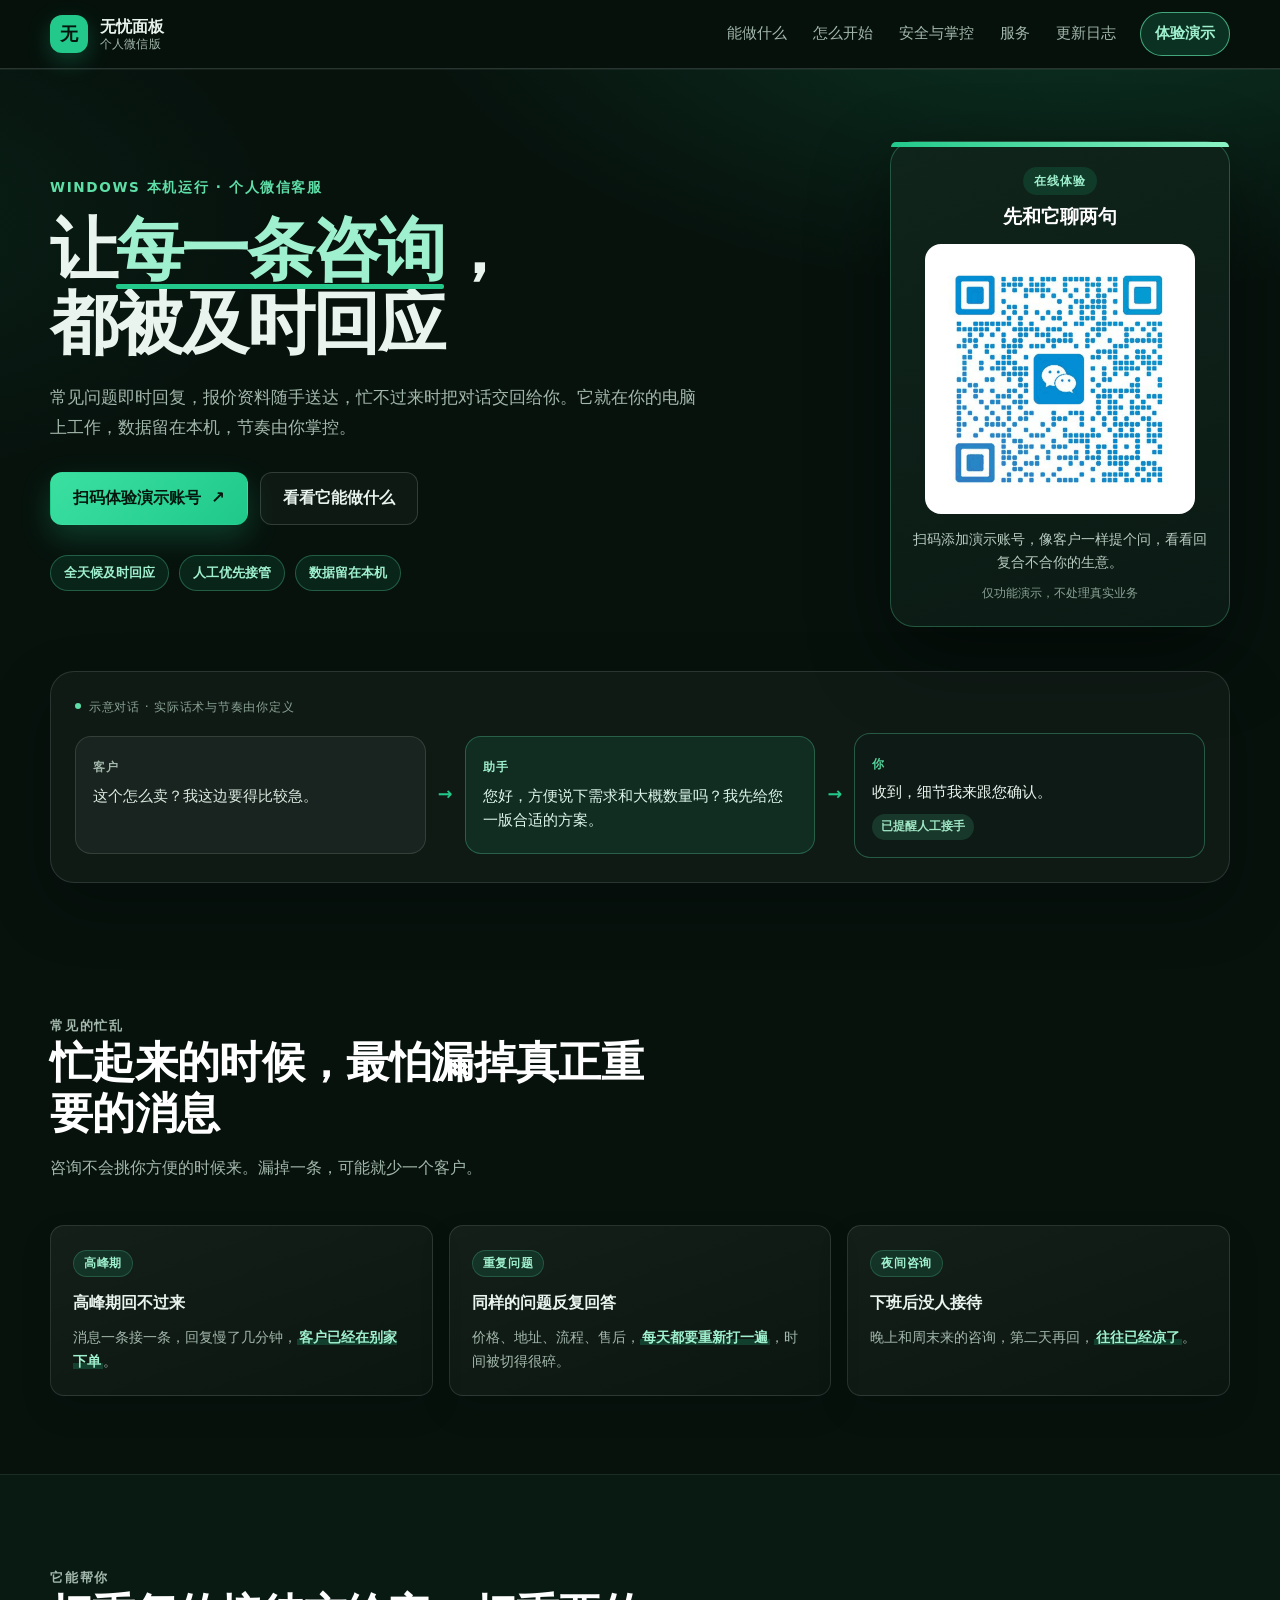
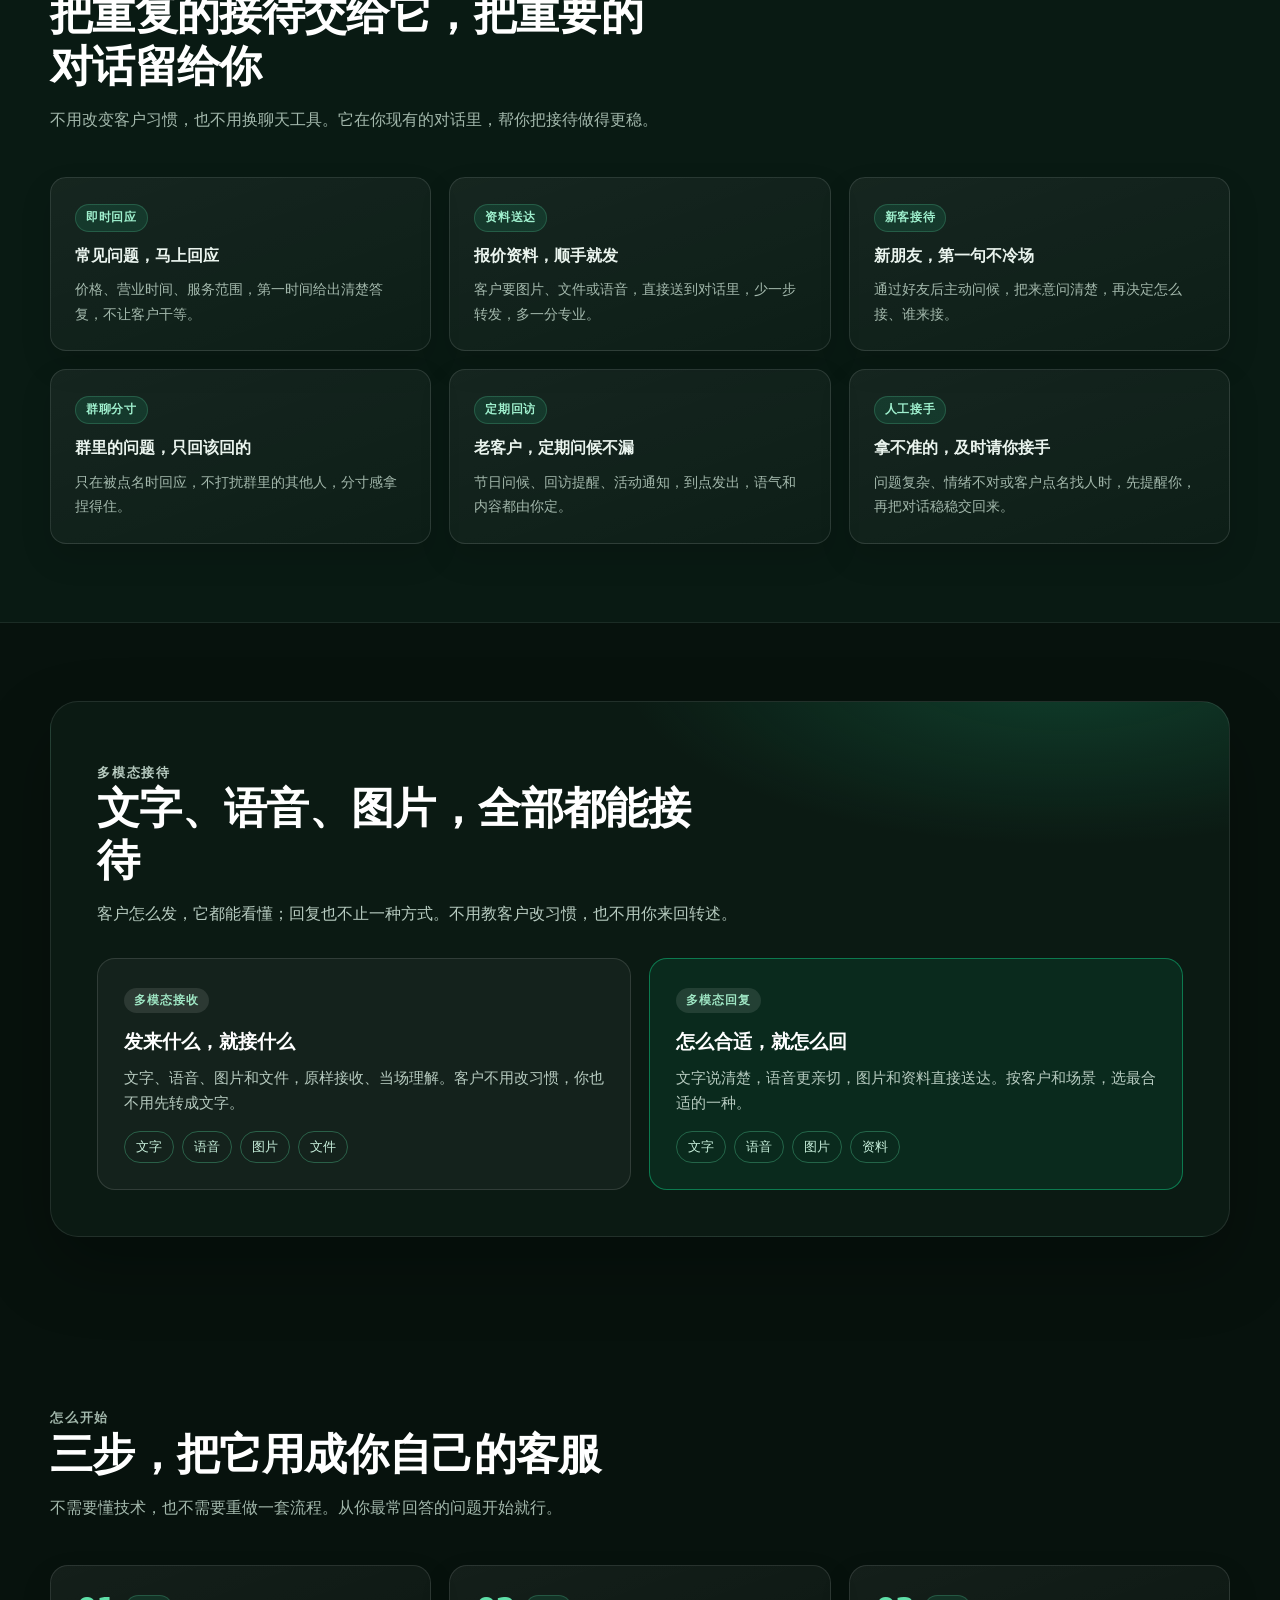
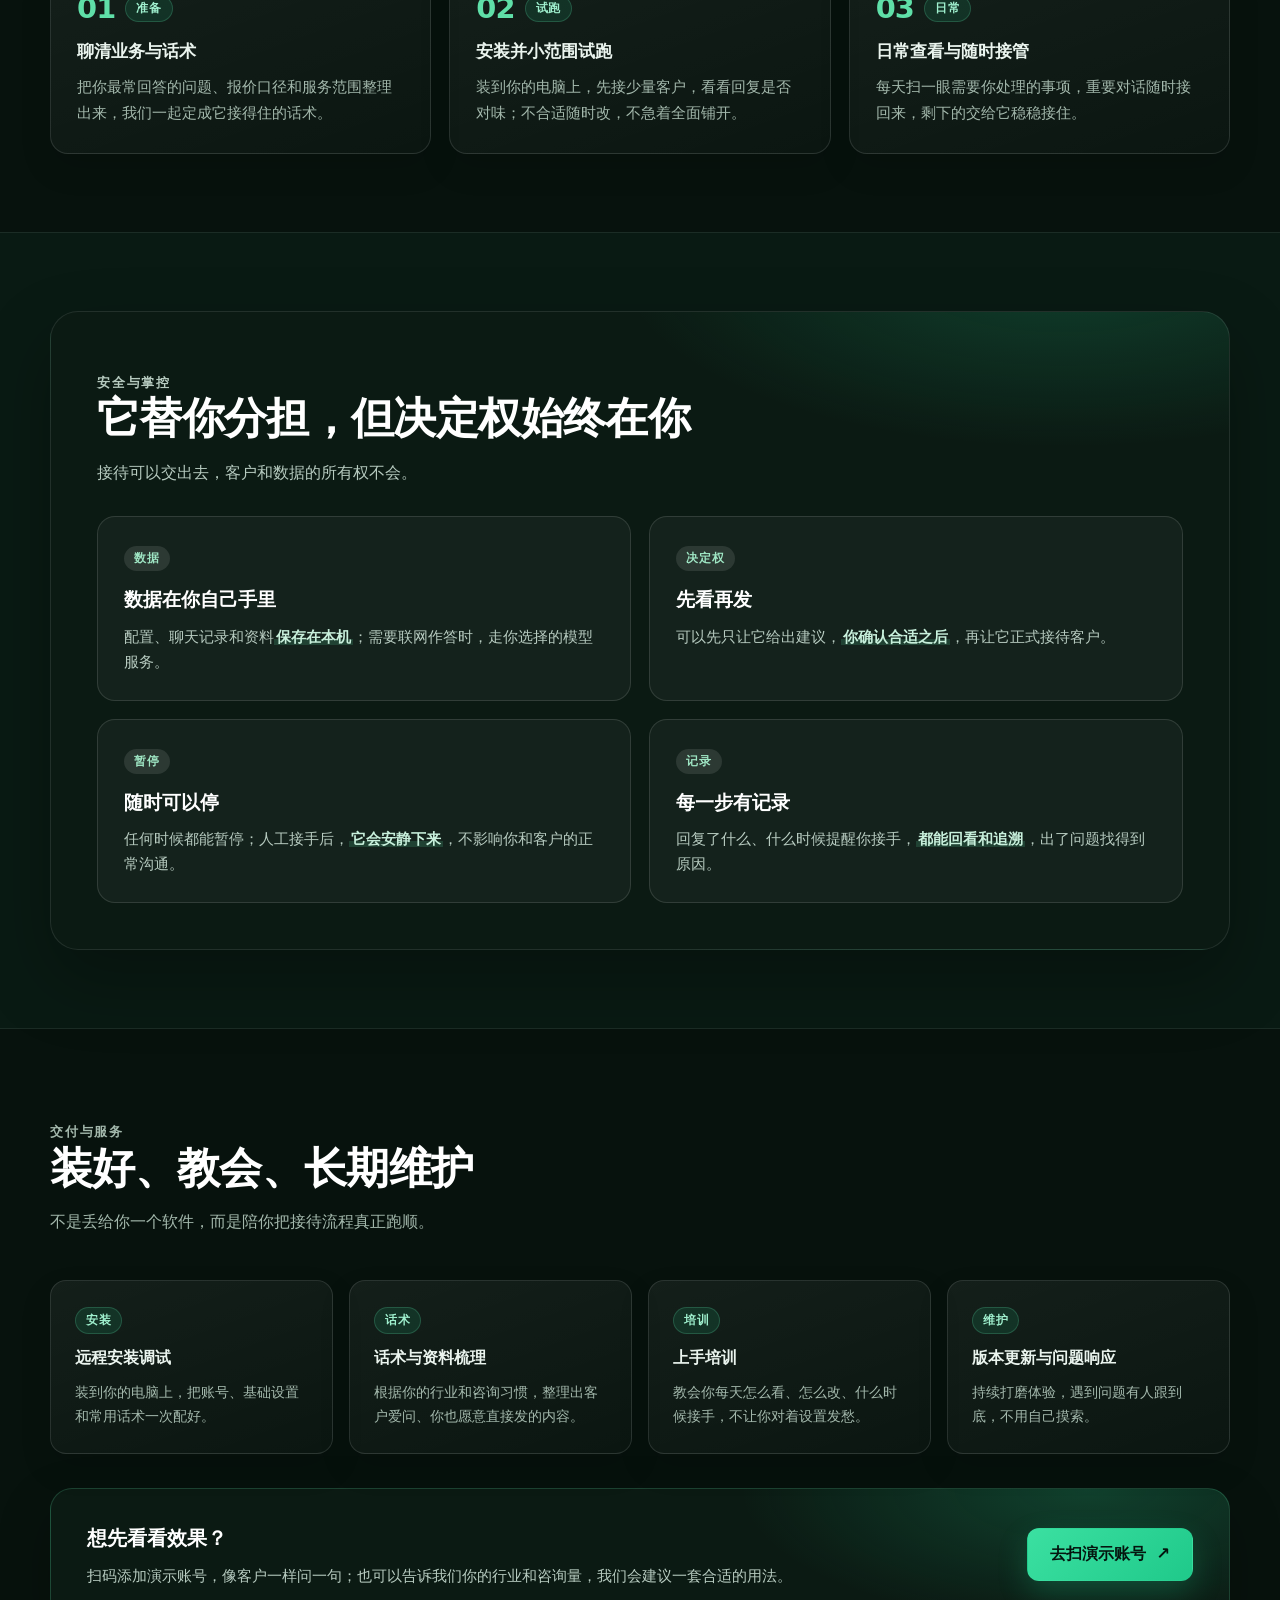
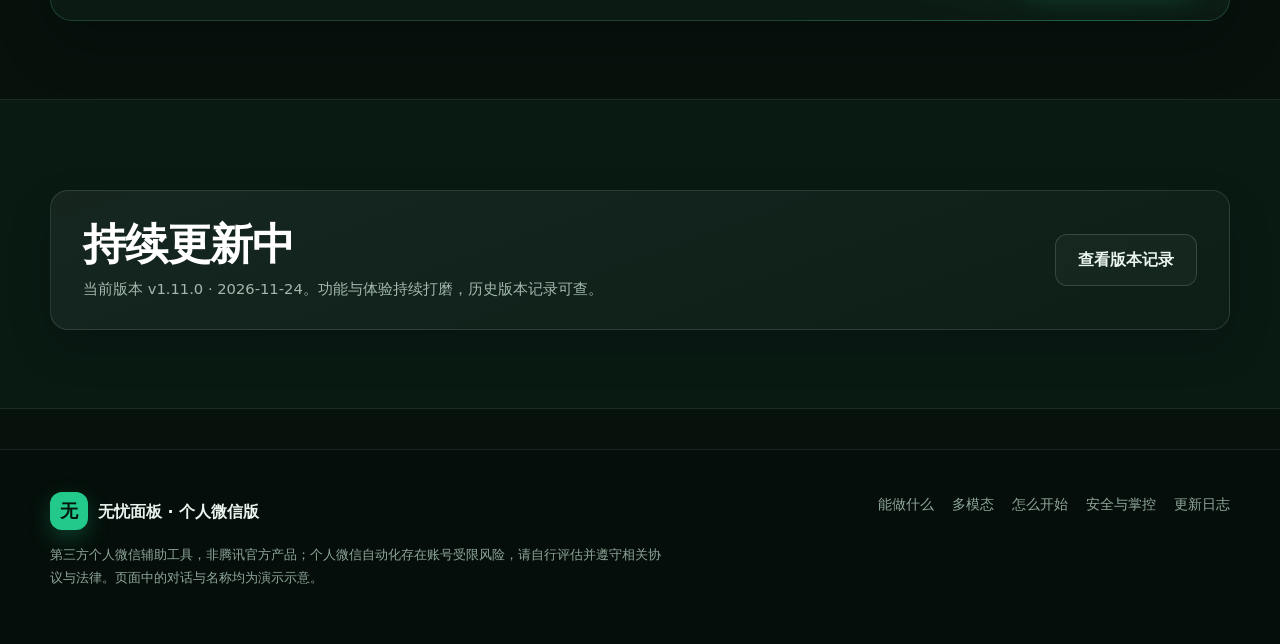
==== commit 20539fd2: "site: 发布首页动效版并清理公开页细节" ====
--- a/index.html
+++ b/index.html
@@ -1,18 +1,2157 @@
 <!doctype html>
 <html lang="zh-CN">
 <head>
+  <script>document.documentElement.classList.add("js");</script>
   <meta charset="utf-8">
   <meta name="viewport" content="width=device-width, initial-scale=1">
-  <title>无忧面板 · 个微智能客服面板（个人微信）</title>
-  <meta name="description" content="无忧面板是个微智能客服面板，运行在 Windows 本机：20 个功能页覆盖监听、关键词、知识库、AI 应答、好友、群聊、朋友圈、定时消息、语音、分诊与人工接管；配套技能包可接入外部 AI Agent 扩展长尾需求，并支持一台电脑托管多个账号。">
-  <meta name="keywords" content="个微智能客服, 个人微信客服, 微信客服面板, 微信自动回复, AI 客服, vxhook, 多账号托管, SCRM">
-  <meta property="og:title" content="无忧面板 · 个微智能客服面板（个人微信）">
-  <meta property="og:description" content="20 个功能页：监听、关键词、知识库、AI 应答、好友、群聊、朋友圈、定时消息、语音、分诊与人工接管，集中在一块本地面板里；配套技能包可接入外部 AI Agent 扩展长尾需求，并支持一台电脑托管多个账号。">
+  <meta name="theme-color" content="#07120d">
+  <title>无忧面板 · 让每一条咨询都被及时回应</title>
+  <meta name="description" content="为个人微信客服打造的本机助手：常见问题即时回复，报价资料随手送达，忙不过来时交回给你；数据留在本机，人工随时接管。">
+  <meta name="keywords" content="客服助手, 个人微信客服, 自动回复, 客户接待, 多账号管理">
+  <meta property="og:title" content="无忧面板 · 让每一条咨询都被及时回应">
+  <meta property="og:description" content="常见问题即时回复，报价资料随手送达，忙不过来时交回给你；数据留在本机，人工随时接管。">
   <meta property="og:type" content="website">
-  <link rel="icon" href="assets/favicon.svg" type="image/svg+xml">
-  <link rel="stylesheet" href="assets/styles.css">
+  <link rel="icon" href="[data-uri]" type="image/svg+xml">
+  <style>
+:root {
+  --bg: #f5f8f6;
+  --card: #ffffff;
+  --ink: #10201a;
+  --muted: #5a6b63;
+  --line: #dde6e1;
+  --brand: #0ea56b;
+  --brand-dark: #0a7d51;
+  --brand-soft: #e9f8f0;
+  --amber: #a87312;
+  --amber-soft: #fdf3df;
+  --blue: #2b6cb0;
+  --blue-soft: #eaf2fb;
+  --shadow: 0 18px 50px rgba(16, 32, 26, 0.10);
+  --radius: 18px;
+}
+
+* { box-sizing: border-box; }
+
+html { scroll-behavior: smooth; }
+
+body {
+  margin: 0;
+  background: var(--bg);
+  color: var(--ink);
+  font-family: system-ui, -apple-system, "Segoe UI", "Microsoft YaHei", "PingFang SC", sans-serif;
+  font-size: 16px;
+  line-height: 1.7;
+  -webkit-font-smoothing: antialiased;
+}
+
+img { display: block; max-width: 100%; height: auto; }
+
+a { color: var(--brand-dark); }
+
+.wrap {
+  width: min(1180px, calc(100% - 48px));
+  margin: 0 auto;
+}
+
+.site-header {
+  position: sticky;
+  top: 0;
+  z-index: 50;
+  background: rgba(255, 255, 255, 0.88);
+  backdrop-filter: blur(14px);
+  border-bottom: 1px solid rgba(221, 230, 225, 0.9);
+}
+
+.header-inner {
+  display: flex;
+  align-items: center;
+  justify-content: space-between;
+  gap: 24px;
+  min-height: 68px;
+}
+
+.brand {
+  display: flex;
+  align-items: center;
+  gap: 12px;
+  color: var(--ink);
+  text-decoration: none;
+}
+
+.brand-mark {
+  display: grid;
+  place-items: center;
+  width: 38px;
+  height: 38px;
+  border-radius: 12px;
+  background: var(--brand);
+  color: #fff;
+  font-weight: 700;
+  font-size: 18px;
+  box-shadow: 0 6px 16px rgba(14, 165, 107, 0.28);
+}
+
+.brand-text {
+  display: flex;
+  flex-direction: column;
+  line-height: 1.25;
+  font-weight: 700;
+  letter-spacing: 0.01em;
+}
+
+.brand-text small {
+  color: var(--muted);
+  font-weight: 500;
+  font-size: 0.72rem;
+}
+
+.nav {
+  display: flex;
+  align-items: center;
+  gap: 22px;
+  font-size: 0.94rem;
+}
+
+.nav a {
+  color: var(--muted);
+  text-decoration: none;
+  padding: 6px 2px;
+}
+
+.nav a:hover { color: var(--ink); }
+
+.nav-cta {
+  padding: 8px 14px !important;
+  border: 1px solid var(--line);
+  border-radius: 999px;
+  color: var(--brand-dark) !important;
+  background: var(--brand-soft);
+  font-weight: 600;
+}
+
+.hero {
+  background:
+    radial-gradient(1000px 520px at 82% -12%, rgba(14, 165, 107, 0.16), transparent 62%),
+    radial-gradient(700px 420px at -8% 18%, rgba(14, 165, 107, 0.07), transparent 55%),
+    var(--bg);
+  padding: 72px 0 40px;
+}
+
+.hero-inner {
+  display: grid;
+  grid-template-columns: minmax(0, 1fr) 310px;
+  gap: 56px;
+  align-items: center;
+  max-width: 1180px;
+}
+
+.hero-copy { min-width: 0; }
+
+.eyebrow {
+  margin: 0 0 14px;
+  color: var(--brand-dark);
+  font-size: 0.85rem;
+  font-weight: 700;
+  letter-spacing: 0.12em;
+  text-transform: uppercase;
+}
+
+.hero h1 {
+  margin: 0;
+  font-size: clamp(2.15rem, 5vw, 3.6rem);
+  line-height: 1.16;
+  letter-spacing: -0.02em;
+}
+
+.lede {
+  max-width: 42em;
+  margin: 22px 0 0;
+  color: var(--muted);
+  font-size: 1.06rem;
+}
+
+.hero-actions {
+  display: flex;
+  flex-wrap: wrap;
+  gap: 12px;
+  margin-top: 30px;
+}
+
+.btn {
+  display: inline-flex;
+  align-items: center;
+  justify-content: center;
+  gap: 8px;
+  padding: 12px 22px;
+  border-radius: 12px;
+  border: 1px solid transparent;
+  font-size: 0.98rem;
+  font-weight: 600;
+  text-decoration: none;
+  transition: transform 0.18s ease, box-shadow 0.18s ease, background 0.18s ease;
+}
+
+.btn:hover { transform: translateY(-1px); }
+
+.btn-primary {
+  background: var(--brand);
+  color: #fff;
+  box-shadow: 0 10px 24px rgba(14, 165, 107, 0.26);
+}
+
+.btn-primary:hover { background: var(--brand-dark); }
+
+.btn-ghost {
+  background: #fff;
+  border-color: var(--line);
+  color: var(--ink);
+}
+
+.btn-ghost:hover { border-color: #b9c8c0; box-shadow: 0 8px 20px rgba(16, 32, 26, 0.06); }
+
+.hero-facts {
+  display: flex;
+  flex-wrap: wrap;
+  gap: 34px;
+  margin: 36px 0 0;
+  padding: 0;
+  list-style: none;
+}
+
+.hero-facts li {
+  display: flex;
+  flex-direction: column;
+  line-height: 1.3;
+}
+
+.hero-facts strong {
+  font-size: 1.7rem;
+  letter-spacing: -0.02em;
+}
+
+.hero-facts span {
+  color: var(--muted);
+  font-size: 0.86rem;
+}
+
+.demo-card {
+  position: relative;
+  padding: 24px 22px 20px;
+  border: 1px solid rgba(14, 165, 107, 0.32);
+  border-radius: 24px;
+  background: #fff;
+  box-shadow: 0 26px 70px rgba(16, 32, 26, 0.16);
+  text-align: center;
+  scroll-margin-top: 96px;
+}
+
+.demo-card::before {
+  content: "";
+  position: absolute;
+  inset: 0 0 auto;
+  height: 5px;
+  border-radius: 24px 24px 0 0;
+  background: linear-gradient(90deg, var(--brand), #55d39b);
+}
+
+.demo-badge {
+  display: inline-block;
+  padding: 4px 11px;
+  border-radius: 999px;
+  background: var(--brand-soft);
+  color: var(--brand-dark);
+  font-size: 0.74rem;
+  font-weight: 700;
+  letter-spacing: 0.1em;
+}
+
+.demo-card h2 {
+  margin: 10px 0 14px;
+  font-size: 1.2rem;
+  line-height: 1.3;
+}
+
+.demo-qr {
+  display: block;
+  width: 250px;
+  margin: 0 auto;
+  padding: 10px;
+  border: 1px solid var(--line);
+  border-radius: 16px;
+  background: #fff;
+}
+
+.demo-qr img {
+  width: 100%;
+  height: auto;
+  border-radius: 10px;
+}
+
+.demo-qr:focus-visible {
+  outline: 3px solid rgba(14, 165, 107, 0.35);
+  outline-offset: 4px;
+}
+
+.demo-card p {
+  margin: 14px 0 0;
+  color: var(--muted);
+  font-size: 0.86rem;
+  line-height: 1.65;
+}
+
+.demo-note {
+  display: inline-block;
+  margin-top: 10px;
+  color: #93a49b;
+  font-size: 0.76rem;
+}
+
+.hero-shot { margin-top: 48px; }
+
+.browser {
+  padding: 10px;
+  border-radius: 22px;
+  background: #0f1c17;
+  box-shadow: 0 40px 90px rgba(10, 30, 22, 0.22);
+}
+
+.browser-bar {
+  display: flex;
+  align-items: center;
+  gap: 6px;
+  padding: 4px 8px 12px;
+}
+
+.dot {
+  width: 10px;
+  height: 10px;
+  border-radius: 50%;
+  background: #33463d;
+}
+
+.dot:nth-child(1) { background: #4a5f55; }
+.dot:nth-child(2) { background: #3d5047; }
+.dot:nth-child(3) { background: #0ea56b; }
+
+.browser-title {
+  margin-left: 10px;
+  color: #9db3a8;
+  font-size: 0.76rem;
+  letter-spacing: 0.04em;
+}
+
+.browser img {
+  width: 100%;
+  border-radius: 12px;
+  background: #fff;
+}
+
+.hero-caption {
+  margin: 14px 2px 0;
+  color: var(--muted);
+  font-size: 0.86rem;
+}
+
+.section {
+  padding: 78px 0;
+}
+
+.section-head {
+  max-width: 760px;
+  margin-bottom: 40px;
+}
+
+.kicker {
+  margin: 0 0 10px;
+  color: var(--brand-dark);
+  font-size: 0.8rem;
+  font-weight: 700;
+  letter-spacing: 0.14em;
+  text-transform: uppercase;
+}
+
+.section h2 {
+  margin: 0;
+  font-size: clamp(1.6rem, 3.1vw, 2.3rem);
+  line-height: 1.25;
+  letter-spacing: -0.015em;
+}
+
+.section-head p {
+  margin: 14px 0 0;
+  color: var(--muted);
+}
+
+.pipeline {
+  display: grid;
+  grid-template-columns: repeat(4, minmax(0, 1fr));
+  gap: 16px;
+  margin-bottom: 56px;
+}
+
+.pipeline-step {
+  padding: 20px;
+  border: 1px solid var(--line);
+  border-radius: 14px;
+  background: #fff;
+}
+
+.pipeline-no {
+  display: block;
+  color: var(--brand);
+  font-size: 0.7rem;
+  font-weight: 700;
+  letter-spacing: 0.16em;
+}
+
+.pipeline-step h3 {
+  margin: 6px 0 8px;
+  font-size: 1rem;
+}
+
+.pipeline-step p {
+  margin: 0;
+  color: var(--muted);
+  font-size: 0.88rem;
+  line-height: 1.65;
+}
+
+.feature {
+  display: grid;
+  grid-template-columns: minmax(0, 0.92fr) minmax(0, 1.28fr);
+  gap: 56px;
+  align-items: center;
+  padding: 44px 0;
+  border-top: 1px solid var(--line);
+}
+
+.feature:first-of-type { border-top: 0; padding-top: 0; }
+
+.feature.reverse .feature-copy { order: 2; }
+.feature.reverse .feature-media { order: 1; }
+
+.feature-no {
+  display: block;
+  margin-bottom: 10px;
+  color: var(--brand);
+  font-size: 0.78rem;
+  font-weight: 700;
+  letter-spacing: 0.16em;
+}
+
+.feature h3 {
+  margin: 0 0 12px;
+  font-size: 1.42rem;
+  line-height: 1.35;
+  letter-spacing: -0.01em;
+}
+
+.feature h3 .tag {
+  margin-left: 6px;
+  vertical-align: middle;
+  font-size: 0.66rem;
+  letter-spacing: 0.04em;
+}
+
+.feature p {
+  margin: 0 0 14px;
+  color: var(--muted);
+}
+
+.bullets {
+  margin: 18px 0 0;
+  padding: 0;
+  list-style: none;
+}
+
+.bullets li {
+  position: relative;
+  padding-left: 22px;
+  margin: 9px 0;
+  color: #34463e;
+  font-size: 0.95rem;
+}
+
+.bullets li::before {
+  content: "";
+  position: absolute;
+  left: 2px;
+  top: 0.62em;
+  width: 7px;
+  height: 7px;
+  border-radius: 50%;
+  background: var(--brand);
+  box-shadow: 0 0 0 3px var(--brand-soft);
+}
+
+.shot {
+  margin: 0;
+}
+
+.shot img {
+  width: 100%;
+  border: 1px solid var(--line);
+  border-radius: 14px;
+  box-shadow: var(--shadow);
+  background: #fff;
+}
+
+.shot-link {
+  display: block;
+  cursor: zoom-in;
+  border-radius: 14px;
+}
+
+.shot-link:focus-visible {
+  outline: 3px solid rgba(14, 165, 107, 0.35);
+  outline-offset: 4px;
+}
+
+.shot figcaption {
+  margin-top: 12px;
+  color: var(--muted);
+  font-size: 0.84rem;
+}
+
+.shot-pair {
+  display: grid;
+  grid-template-columns: 1fr;
+  gap: 22px;
+}
+
+.tags {
+  display: flex;
+  flex-wrap: wrap;
+  gap: 8px;
+  margin-top: 18px;
+}
+
+.tag {
+  display: inline-block;
+  padding: 4px 10px;
+  border-radius: 999px;
+  background: var(--brand-soft);
+  color: var(--brand-dark);
+  font-size: 0.78rem;
+  font-weight: 600;
+}
+
+.tag.warn {
+  background: var(--amber-soft);
+  color: var(--amber);
+}
+
+.extras-head { margin: 64px 0 24px; }
+
+.extras {
+  display: grid;
+  grid-template-columns: repeat(3, minmax(0, 1fr));
+  gap: 16px;
+}
+
+.extra-card {
+  padding: 22px;
+  border: 1px solid var(--line);
+  border-radius: 14px;
+  background: #fff;
+}
+
+.extra-card h3 {
+  margin: 0 0 8px;
+  font-size: 1.02rem;
+}
+
+.extra-card p {
+  margin: 0;
+  color: var(--muted);
+  font-size: 0.89rem;
+  line-height: 1.7;
+}
+
+.modes {
+  margin: 20px auto 0;
+  padding: 54px;
+  border-radius: 28px;
+  background:
+    radial-gradient(700px 300px at 85% 0%, rgba(14, 165, 107, 0.22), transparent 60%),
+    #0d1a15;
+  color: #eaf4ee;
+}
+
+.modes h2 { color: #fff; }
+
+.modes .section-head { margin-bottom: 30px; }
+
+.modes .section-head p { color: #a9bdb2; }
+
+.modes .kicker { color: #55d39b; }
+
+.mode-grid {
+  display: grid;
+  grid-template-columns: repeat(3, minmax(0, 1fr));
+  gap: 18px;
+}
+
+.mode-card {
+  padding: 22px;
+  border: 1px solid rgba(255, 255, 255, 0.12);
+  border-radius: 16px;
+  background: rgba(255, 255, 255, 0.04);
+}
+
+.mode-card.accent {
+  border-color: rgba(14, 165, 107, 0.65);
+  background: rgba(14, 165, 107, 0.12);
+}
+
+.mode-card h3 {
+  margin: 0 0 8px;
+  font-size: 1.04rem;
+}
+
+.mode-card p {
+  margin: 0;
+  color: #a9bdb2;
+  font-size: 0.9rem;
+}
+
+.mode-card .mode-state {
+  display: inline-block;
+  margin-bottom: 10px;
+  padding: 2px 9px;
+  border-radius: 999px;
+  background: rgba(255, 255, 255, 0.1);
+  color: #d9e8df;
+  font-size: 0.72rem;
+  letter-spacing: 0.08em;
+}
+
+.checklist {
+  display: grid;
+  grid-template-columns: repeat(2, minmax(0, 1fr));
+  gap: 14px 32px;
+  margin: 34px 0 0;
+  padding: 0;
+  list-style: none;
+}
+
+.checklist li {
+  position: relative;
+  padding-left: 26px;
+  color: #cddbd3;
+  font-size: 0.94rem;
+}
+
+.checklist li::before {
+  content: "";
+  position: absolute;
+  left: 2px;
+  top: 0.55em;
+  width: 8px;
+  height: 8px;
+  border-radius: 50%;
+  background: #55d39b;
+}
+
+#skill .checklist li { color: var(--muted); }
+
+#skill .checklist li::before { background: var(--brand); }
+
+.latest {
+  display: flex;
+  align-items: center;
+  justify-content: space-between;
+  gap: 24px;
+  padding: 28px 32px;
+  border: 1px solid var(--line);
+  border-radius: var(--radius);
+  background: #fff;
+  margin-top: 12px;
+}
+
+.latest h2 {
+  margin: 0;
+  font-size: 1.2rem;
+}
+
+.latest p {
+  margin: 6px 0 0;
+  color: var(--muted);
+  font-size: 0.92rem;
+}
+
+.site-footer {
+  margin-top: 40px;
+  padding: 42px 0 54px;
+  border-top: 1px solid var(--line);
+  background: #eef4f1;
+}
+
+.footer-inner {
+  display: grid;
+  grid-template-columns: 1.2fr 1fr;
+  gap: 40px;
+  align-items: start;
+}
+
+.footer-brand {
+  display: flex;
+  align-items: center;
+  gap: 10px;
+  font-weight: 700;
+}
+
+.footer-note {
+  margin: 14px 0 0;
+  color: var(--muted);
+  font-size: 0.84rem;
+  max-width: 46em;
+}
+
+.footer-links {
+  display: flex;
+  flex-wrap: wrap;
+  justify-content: flex-end;
+  gap: 18px;
+  font-size: 0.9rem;
+}
+
+.footer-links a {
+  color: var(--muted);
+  text-decoration: none;
+}
+
+.footer-links a:hover { color: var(--brand-dark); }
+
+/* 更新日志 */
+.page-hero {
+  padding: 58px 0 30px;
+  background:
+    radial-gradient(900px 380px at 78% -20%, rgba(14, 165, 107, 0.14), transparent 60%),
+    var(--bg);
+}
+
+.page-hero h1 {
+  margin: 0;
+  font-size: clamp(2rem, 4vw, 3rem);
+  letter-spacing: -0.02em;
+}
+
+.page-hero p {
+  max-width: 46em;
+  margin: 16px 0 0;
+  color: var(--muted);
+}
+
+.log-stats {
+  display: flex;
+  flex-wrap: wrap;
+  gap: 10px;
+  margin-top: 22px;
+}
+
+.log-stats span {
+  padding: 6px 12px;
+  border: 1px solid var(--line);
+  border-radius: 999px;
+  background: #fff;
+  color: var(--muted);
+  font-size: 0.84rem;
+}
+
+.log-stats strong { color: var(--ink); }
+
+.log-layout {
+  display: grid;
+  grid-template-columns: 190px minmax(0, 1fr);
+  gap: 46px;
+  padding: 26px 0 70px;
+}
+
+.log-toc {
+  position: sticky;
+  top: 94px;
+  align-self: start;
+  padding: 18px;
+  border: 1px solid var(--line);
+  border-radius: 14px;
+  background: #fff;
+}
+
+.log-toc h2 {
+  margin: 0 0 10px;
+  font-size: 0.78rem;
+  letter-spacing: 0.12em;
+  color: var(--muted);
+  text-transform: uppercase;
+}
+
+.log-toc ol {
+  margin: 0;
+  padding: 0;
+  list-style: none;
+  max-height: calc(100vh - 220px);
+  overflow: auto;
+}
+
+.log-toc li { margin: 2px 0; }
+
+.log-toc a {
+  display: flex;
+  justify-content: space-between;
+  gap: 8px;
+  padding: 6px 8px;
+  border-radius: 8px;
+  color: #3b4d44;
+  font-size: 0.85rem;
+  text-decoration: none;
+}
+
+.log-toc a:hover { background: var(--brand-soft); color: var(--brand-dark); }
+
+.log-toc .toc-date { color: #93a49b; font-size: 0.78rem; }
+
+.ver-card {
+  padding: 30px 34px;
+  border: 1px solid var(--line);
+  border-radius: var(--radius);
+  background: #fff;
+  margin-bottom: 20px;
+  scroll-margin-top: 90px;
+}
+
+.ver-card.is-latest { border-color: #b9e4cd; box-shadow: 0 14px 40px rgba(14, 165, 107, 0.10); }
+
+.ver-head {
+  display: flex;
+  flex-wrap: wrap;
+  align-items: baseline;
+  gap: 10px 16px;
+  padding-bottom: 16px;
+  border-bottom: 1px dashed var(--line);
+}
+
+.ver-badge {
+  font-size: 1.2rem;
+  font-weight: 700;
+  letter-spacing: -0.01em;
+}
+
+.ver-new {
+  padding: 2px 8px;
+  border-radius: 999px;
+  background: var(--brand-soft);
+  color: var(--brand-dark);
+  font-size: 0.7rem;
+  font-weight: 700;
+  letter-spacing: 0.08em;
+}
+
+.ver-date { color: var(--muted); font-size: 0.88rem; }
+
+.ver-note {
+  color: var(--brand-dark);
+  font-size: 0.86rem;
+  font-weight: 600;
+}
+
+.log-group { margin-top: 20px; }
+
+.group-label {
+  display: flex;
+  align-items: center;
+  gap: 8px;
+  margin: 0 0 6px;
+  font-size: 0.88rem;
+  font-weight: 700;
+}
+
+.group-label::before {
+  content: "";
+  width: 8px;
+  height: 8px;
+  border-radius: 2px;
+  background: var(--brand);
+}
+
+.group-label.improve::before { background: var(--blue); }
+.group-label.fix::before { background: #d08a1c; }
+
+.log-list {
+  margin: 0;
+  padding: 0;
+  list-style: none;
+}
+
+.log-list li {
+  position: relative;
+  padding: 6px 0 6px 18px;
+  color: #33453c;
+  font-size: 0.95rem;
+  line-height: 1.75;
+}
+
+.log-list li::before {
+  content: "";
+  position: absolute;
+  left: 2px;
+  top: 1.1em;
+  width: 5px;
+  height: 5px;
+  border-radius: 50%;
+  background: #b7c6be;
+}
+
+/* 扩展版首页 */
+.section-alt {
+  background: #fff;
+  border-top: 1px solid var(--line);
+  border-bottom: 1px solid var(--line);
+}
+
+.function-map {
+  display: grid;
+  grid-template-columns: repeat(2, minmax(0, 1fr));
+  gap: 18px;
+}
+
+.map-card {
+  display: flex;
+  flex-direction: column;
+  padding: 26px;
+  border: 1px solid var(--line);
+  border-radius: 16px;
+  background: linear-gradient(180deg, #fff 0%, #fbfdfc 100%);
+}
+
+.map-card header {
+  display: flex;
+  align-items: baseline;
+  justify-content: space-between;
+  gap: 12px;
+}
+
+.map-card h3 { margin: 0; font-size: 1.12rem; }
+
+.map-count {
+  flex: none;
+  padding: 2px 10px;
+  border-radius: 999px;
+  background: var(--brand-soft);
+  color: var(--brand-dark);
+  font-size: 0.72rem;
+  font-weight: 700;
+  white-space: nowrap;
+}
+
+.map-home {
+  grid-column: 1 / -1;
+  display: grid;
+  grid-template-columns: 220px minmax(0, 1fr);
+  gap: 8px 28px;
+  align-items: center;
+  background:
+    radial-gradient(600px 260px at 88% 0%, rgba(14, 165, 107, 0.24), transparent 62%),
+    #0d1a15;
+  border-color: #123b2b;
+  color: #eaf4ee;
+}
+
+.map-home h3 { color: #fff; }
+.map-home p { margin: 0; color: #a9bdb2; font-size: 0.92rem; }
+.map-home .map-count { background: rgba(255, 255, 255, 0.12); color: #d9e8df; }
+
+.map-list {
+  margin: 16px 0 0;
+  padding: 0;
+  list-style: none;
+}
+
+.map-list li {
+  display: grid;
+  grid-template-columns: 7.2em minmax(0, 1fr);
+  gap: 10px;
+  padding: 7px 0;
+  border-bottom: 1px dashed #e8f0eb;
+  font-size: 0.9rem;
+  line-height: 1.55;
+}
+
+.map-list li:last-child { border-bottom: 0; }
+.map-list b { color: var(--ink); font-weight: 600; }
+.map-list span { color: var(--muted); }
+
+.map-note {
+  margin: auto 0 0;
+  padding-top: 16px;
+  color: var(--muted);
+  font-size: 0.82rem;
+}
+
+.map-note a { color: var(--brand-dark); font-weight: 600; text-decoration: none; }
+.map-note a:hover { text-decoration: underline; }
+
+.feature-toc {
+  position: sticky;
+  top: 68px;
+  z-index: 20;
+  display: flex;
+  flex-wrap: wrap;
+  gap: 8px;
+  margin: 0 0 6px;
+  padding: 12px 0 14px;
+  background: rgba(245, 248, 246, 0.94);
+  backdrop-filter: blur(10px);
+  border-bottom: 1px solid var(--line);
+}
+
+.feature-toc a {
+  padding: 5px 12px;
+  border: 1px solid var(--line);
+  border-radius: 999px;
+  background: #fff;
+  color: var(--muted);
+  font-size: 0.84rem;
+  text-decoration: none;
+}
+
+.feature-toc a:hover { border-color: #b9e4cd; color: var(--brand-dark); }
+
+.section[id], .section-head[id] { scroll-margin-top: 86px; }
+.feature { scroll-margin-top: 138px; }
+
+.mini-grid { display: grid; gap: 16px; }
+
+.mini-card {
+  padding: 24px;
+  border: 1px solid var(--line);
+  border-radius: 16px;
+  background: #fff;
+  box-shadow: 0 12px 32px rgba(16, 32, 26, 0.05);
+}
+
+.mini-card h4 { margin: 0 0 8px; font-size: 1.02rem; }
+.mini-card p { margin: 0 0 14px; color: var(--muted); font-size: 0.9rem; }
+
+.page-gallery {
+  display: grid;
+  grid-template-columns: repeat(3, minmax(0, 1fr));
+  gap: 18px;
+}
+
+.page-card {
+  padding: 14px 14px 18px;
+  border: 1px solid var(--line);
+  border-radius: 16px;
+  background: #fff;
+}
+
+.page-card img {
+  border: 1px solid var(--line);
+  border-radius: 10px;
+  box-shadow: none;
+}
+
+.page-card h3 { margin: 14px 2px 4px; font-size: 1rem; }
+.page-card p { margin: 0 2px; color: var(--muted); font-size: 0.86rem; line-height: 1.6; }
+
+.principles {
+  display: grid;
+  grid-template-columns: repeat(auto-fit, minmax(250px, 1fr));
+  gap: 16px;
+}
+
+.principle {
+  padding: 24px;
+  border: 1px solid var(--line);
+  border-radius: 16px;
+  background: #fff;
+}
+
+.principle-no {
+  display: block;
+  color: var(--brand);
+  font-size: 0.72rem;
+  font-weight: 700;
+  letter-spacing: 0.16em;
+}
+
+.principle h3 { margin: 8px 0; font-size: 1.02rem; }
+.principle p { margin: 0; color: var(--muted); font-size: 0.9rem; }
+
+.arch {
+  padding: 32px;
+  border: 1px solid var(--line);
+  border-radius: 22px;
+  background: #fff;
+  box-shadow: var(--shadow);
+}
+
+.arch-flow { display: flex; align-items: stretch; gap: 10px; }
+
+.arch-node {
+  flex: 1;
+  min-width: 0;
+  padding: 18px 14px;
+  border: 1px solid var(--line);
+  border-radius: 14px;
+  background: var(--bg);
+  text-align: center;
+}
+
+.arch-node strong { display: block; font-size: 0.98rem; }
+
+.arch-node small {
+  display: block;
+  margin-top: 6px;
+  color: var(--muted);
+  font-size: 0.76rem;
+  line-height: 1.5;
+  overflow-wrap: anywhere;
+}
+
+.arch-arrow { align-self: center; flex: none; color: var(--brand); font-weight: 700; }
+
+.arch-notes {
+  display: grid;
+  grid-template-columns: repeat(3, minmax(0, 1fr));
+  gap: 24px;
+  margin-top: 26px;
+  padding-top: 24px;
+  border-top: 1px dashed var(--line);
+}
+
+.arch-notes h3 { margin: 0 0 6px; font-size: 0.92rem; }
+.arch-notes p { margin: 0; color: var(--muted); font-size: 0.86rem; line-height: 1.65; }
+
+/* 窄屏 */
+@media (max-width: 980px) {
+  .feature {
+    grid-template-columns: 1fr;
+    gap: 26px;
+    padding: 34px 0;
+  }
+
+  .hero-inner {
+    grid-template-columns: 1fr;
+    gap: 34px;
+  }
+
+  .demo-card {
+    width: min(340px, 100%);
+    margin: 0 auto;
+  }
+
+  .pipeline { grid-template-columns: repeat(2, minmax(0, 1fr)); }
+
+  .extras { grid-template-columns: repeat(2, minmax(0, 1fr)); }
+
+  .feature.reverse .feature-copy,
+  .feature.reverse .feature-media { order: initial; }
+
+  .mode-grid { grid-template-columns: 1fr; }
+
+  .modes { padding: 34px 26px; }
+
+  .log-layout { grid-template-columns: 1fr; gap: 24px; }
+
+  .log-toc { position: static; }
+
+  .log-toc ol { max-height: none; display: flex; flex-wrap: wrap; gap: 4px; }
+
+  .log-toc a { padding: 4px 8px; background: var(--brand-soft); }
+
+  .log-toc a:hover { background: #dcf3e7; }
+
+  .log-toc .toc-date { display: none; }
+
+  .footer-inner { grid-template-columns: 1fr; }
+
+  .footer-links { justify-content: flex-start; }
+
+  .function-map { grid-template-columns: 1fr; }
+
+  .map-home { grid-template-columns: 1fr; }
+
+  .feature-toc {
+    position: static;
+    padding: 0 0 20px;
+    background: none;
+    backdrop-filter: none;
+  }
+
+  .feature { scroll-margin-top: 86px; }
+
+  .page-gallery { grid-template-columns: repeat(2, minmax(0, 1fr)); }
+
+  .arch-flow { flex-wrap: wrap; }
+  .arch-node { flex: 1 1 42%; }
+  .arch-arrow { display: none; }
+
+  .arch-notes { grid-template-columns: repeat(2, minmax(0, 1fr)); }
+}
+
+@media (max-width: 720px) {
+  .wrap { width: calc(100% - 32px); }
+
+  .header-inner { min-height: 62px; }
+
+  .nav { gap: 14px; font-size: 0.88rem; }
+
+  .nav a:not(.nav-cta) { display: none; }
+
+  .hero { padding-top: 48px; }
+
+  .hero-facts { gap: 24px; }
+
+  .demo-card { padding: 20px 18px 18px; }
+
+  .demo-qr { width: 230px; }
+
+  .section { padding: 54px 0; }
+
+  .pipeline { grid-template-columns: 1fr; }
+
+  .extras { grid-template-columns: 1fr; }
+
+  .browser { padding: 8px; border-radius: 16px; }
+
+  .browser-title { display: none; }
+
+  .checklist { grid-template-columns: 1fr; }
+
+  .latest { flex-direction: column; align-items: flex-start; padding: 22px; }
+
+  .ver-card { padding: 22px; }
+
+  .map-card { padding: 22px; }
+
+  .map-list li { grid-template-columns: 6.4em minmax(0, 1fr); gap: 8px; }
+
+  .page-gallery { grid-template-columns: 1fr; }
+
+  .arch { padding: 22px 18px; }
+
+  .arch-flow { flex-direction: column; }
+  .arch-node { flex: 1 1 auto; }
+
+  .arch-notes { grid-template-columns: 1fr; gap: 18px; }
+}
+
+@media (prefers-reduced-motion: reduce) {
+  html { scroll-behavior: auto; }
+  .btn { transition: none; }
+}
+
+/* 结果导向首页 */
+.hero-points {
+  display: flex;
+  flex-wrap: wrap;
+  gap: 10px;
+  margin: 30px 0 0;
+  padding: 0;
+  list-style: none;
+}
+
+.hero-points li {
+  padding: 6px 13px;
+  border: 1px solid #cdeadd;
+  border-radius: 999px;
+  background: #fff;
+  color: var(--brand-dark);
+  font-size: 0.84rem;
+  font-weight: 600;
+}
+
+.chat-strip {
+  margin-top: 44px;
+  padding: 24px;
+  border: 1px solid var(--line);
+  border-radius: 24px;
+  background: rgba(255, 255, 255, 0.86);
+  box-shadow: 0 22px 60px rgba(16, 32, 26, 0.08);
+}
+
+.chat-caption {
+  margin: 0 0 16px;
+  color: var(--muted);
+  font-size: 0.78rem;
+  letter-spacing: 0.06em;
+}
+
+.chat-flow {
+  display: grid;
+  grid-template-columns: minmax(0, 1fr) auto minmax(0, 1fr) auto minmax(0, 1fr);
+  gap: 12px;
+  align-items: center;
+}
+
+.chat-bubble {
+  position: relative;
+  min-height: 118px;
+  padding: 15px 17px 17px;
+  border: 1px solid var(--line);
+  border-radius: 16px;
+  background: #fff;
+}
+
+.chat-bubble p {
+  margin: 4px 0 0;
+  color: #2c3f37;
+  font-size: 0.92rem;
+  line-height: 1.65;
+}
+
+.chat-who {
+  color: var(--muted);
+  font-size: 0.72rem;
+  font-weight: 700;
+  letter-spacing: 0.1em;
+}
+
+.chat-bubble.assistant {
+  border-color: #c3e9d7;
+  background: var(--brand-soft);
+}
+
+.chat-bubble.assistant .chat-who { color: var(--brand-dark); }
+
+.chat-bubble.human {
+  border-color: #123b2b;
+  background: #0d1a15;
+}
+
+.chat-bubble.human p { color: #eaf4ee; }
+.chat-bubble.human .chat-who { color: #55d39b; }
+
+.chat-arrow {
+  color: var(--brand);
+  font-size: 1.1rem;
+  font-weight: 700;
+}
+
+.chat-flag {
+  display: inline-block;
+  margin-top: 10px;
+  padding: 3px 9px;
+  border-radius: 999px;
+  background: rgba(85, 211, 155, 0.16);
+  color: #9fe6c4;
+  font-size: 0.72rem;
+  font-weight: 600;
+}
+
+.steps {
+  display: grid;
+  grid-template-columns: repeat(3, minmax(0, 1fr));
+  gap: 18px;
+}
+
+.cap-grid {
+  display: grid;
+  grid-template-columns: repeat(3, minmax(0, 1fr));
+  gap: 18px;
+}
+
+.step-card {
+  padding: 28px 26px;
+  border: 1px solid var(--line);
+  border-radius: 18px;
+  background: #fff;
+}
+
+.step-no {
+  display: block;
+  color: var(--brand);
+  font-size: 1.8rem;
+  font-weight: 700;
+  letter-spacing: -0.03em;
+  line-height: 1;
+}
+
+.step-card h3 {
+  margin: 14px 0 8px;
+  font-size: 1.08rem;
+}
+
+.step-card p {
+  margin: 0;
+  color: var(--muted);
+  font-size: 0.92rem;
+  line-height: 1.7;
+}
+
+.service-cta {
+  display: flex;
+  align-items: center;
+  justify-content: space-between;
+  gap: 30px;
+  margin-top: 34px;
+  padding: 32px 36px;
+  border-radius: 22px;
+  background:
+    radial-gradient(560px 220px at 88% 0%, rgba(14, 165, 107, 0.28), transparent 62%),
+    #0d1a15;
+  color: #eaf4ee;
+}
+
+.service-cta h3 {
+  margin: 0 0 8px;
+  color: #fff;
+  font-size: 1.25rem;
+}
+
+.service-cta p {
+  max-width: 56em;
+  margin: 0;
+  color: #a9bdb2;
+  font-size: 0.92rem;
+  line-height: 1.7;
+}
+
+.service-cta .btn { flex: none; }
+
+.card-label {
+  display: inline-block;
+  padding: 3px 10px;
+  border-radius: 999px;
+  background: var(--brand-soft);
+  color: var(--brand-dark);
+  font-size: 0.72rem;
+  font-weight: 700;
+  letter-spacing: 0.06em;
+}
+
+.extra-card .card-label { margin-bottom: 4px; }
+
+.extra-card .card-label + h3 { margin-top: 8px; }
+
+.principle .card-label + h3 { margin-top: 10px; }
+
+.hl {
+  color: var(--brand-dark);
+  font-weight: 600;
+  background: linear-gradient(transparent 64%, rgba(14, 165, 107, 0.16) 64%);
+  padding: 0 2px;
+}
+
+.dark-card .hl {
+  color: #c8f0dc;
+  background: linear-gradient(transparent 64%, rgba(85, 211, 155, 0.18) 64%);
+}
+
+.step-top {
+  display: flex;
+  align-items: center;
+  gap: 10px;
+}
+
+.step-top .card-label { margin: 0; }
+
+.dark-panel {
+  padding: 46px;
+  border-radius: 28px;
+  background:
+    radial-gradient(720px 300px at 86% -8%, rgba(14, 165, 107, 0.30), transparent 62%),
+    #0d1a15;
+  color: #eaf4ee;
+}
+
+.dark-panel .section-head { margin-bottom: 30px; }
+
+.dark-panel h2 { color: #fff; }
+
+.dark-panel .kicker { color: #55d39b; }
+
+.dark-panel .section-head p { color: #a9bdb2; }
+
+.dark-grid {
+  display: grid;
+  grid-template-columns: repeat(2, minmax(0, 1fr));
+  gap: 18px;
+}
+
+.dark-card {
+  padding: 26px;
+  border: 1px solid rgba(255, 255, 255, 0.12);
+  border-radius: 18px;
+  background: rgba(255, 255, 255, 0.04);
+}
+
+.dark-card.accent {
+  border-color: rgba(14, 165, 107, 0.65);
+  background: rgba(14, 165, 107, 0.12);
+}
+
+.dark-label {
+  display: inline-block;
+  padding: 3px 10px;
+  border-radius: 999px;
+  background: rgba(255, 255, 255, 0.1);
+  color: #9fe6c4;
+  font-size: 0.72rem;
+  font-weight: 700;
+  letter-spacing: 0.08em;
+}
+
+.dark-card h3 {
+  margin: 12px 0 8px;
+  color: #fff;
+  font-size: 1.18rem;
+}
+
+.dark-card p {
+  margin: 0;
+  color: #a9bdb2;
+  font-size: 0.92rem;
+  line-height: 1.7;
+}
+
+.dark-chips {
+  display: flex;
+  flex-wrap: wrap;
+  gap: 8px;
+  margin: 16px 0 0;
+  padding: 0;
+  list-style: none;
+}
+
+.dark-chips li {
+  padding: 4px 11px;
+  border: 1px solid rgba(85, 211, 155, 0.35);
+  border-radius: 999px;
+  color: #c8f0dc;
+  font-size: 0.8rem;
+}
+
+@media (max-width: 980px) {
+  .dark-panel { padding: 34px 26px; }
+
+  .dark-grid { grid-template-columns: 1fr; }
+}
+
+@media (max-width: 980px) {
+  .chat-flow {
+    grid-template-columns: 1fr;
+    gap: 10px;
+  }
+
+  .chat-bubble { min-height: 0; }
+
+  .chat-arrow {
+    text-align: center;
+    transform: rotate(90deg);
+  }
+
+  .steps { grid-template-columns: 1fr; }
+
+  .cap-grid { grid-template-columns: repeat(2, minmax(0, 1fr)); }
+}
+
+@media (max-width: 720px) {
+  .chat-strip { padding: 18px; }
+
+  .dark-panel { padding: 26px 20px; }
+
+  .cap-grid { grid-template-columns: 1fr; }
+
+  .service-cta {
+    flex-direction: column;
+    align-items: flex-start;
+    padding: 24px 22px;
+  }
+}
+
+/* 全站深绿主题 */
+:root {
+  color-scheme: dark;
+  --bg: #07120d;
+  --card: #0d1e17;
+  --ink: #eaf4ee;
+  --muted: #a3b8ac;
+  --line: rgba(234, 246, 240, 0.13);
+  --brand: #22c98a;
+  --brand-dark: #5fdfa8;
+  --brand-soft: rgba(34, 201, 138, 0.12);
+  --amber: #f0c267;
+  --amber-soft: rgba(240, 194, 103, 0.12);
+  --blue: #8cbdf2;
+  --blue-soft: rgba(140, 189, 242, 0.12);
+  --shadow: 0 24px 60px rgba(0, 0, 0, 0.40);
+}
+
+html { background: #07120d; }
+
+body {
+  background:
+    radial-gradient(1100px 620px at 84% -8%, rgba(34, 201, 138, 0.10), transparent 60%),
+    radial-gradient(760px 500px at -10% 12%, rgba(34, 201, 138, 0.05), transparent 58%),
+    #07120d;
+}
+
+.site-header {
+  background: rgba(7, 18, 13, 0.82);
+  border-bottom-color: rgba(234, 246, 240, 0.10);
+}
+
+.brand-mark {
+  color: #04150e;
+  box-shadow: 0 8px 22px rgba(34, 201, 138, 0.26);
+}
+
+.nav a:hover { color: var(--ink); }
+
+.nav-cta {
+  border-color: rgba(95, 223, 168, 0.32);
+  color: #9ff0ce !important;
+  background: rgba(34, 201, 138, 0.13);
+}
+
+.btn-primary {
+  color: #04150e;
+  background: linear-gradient(135deg, #3be0a1, #1fc98a);
+  box-shadow: 0 12px 30px rgba(34, 201, 138, 0.24);
+}
+
+.btn-primary:hover {
+  background: linear-gradient(135deg, #67efb9, #2ed99a);
+  box-shadow: 0 14px 34px rgba(34, 201, 138, 0.32);
+}
+
+.btn-ghost {
+  background: rgba(255, 255, 255, 0.03);
+  border-color: rgba(234, 246, 240, 0.16);
+  color: var(--ink);
+}
+
+.btn-ghost:hover {
+  border-color: rgba(95, 223, 168, 0.55);
+  box-shadow: 0 8px 24px rgba(0, 0, 0, 0.35);
+}
+
+.hero {
+  background:
+    radial-gradient(1100px 560px at 84% -14%, rgba(34, 201, 138, 0.20), transparent 62%),
+    radial-gradient(720px 460px at -10% 18%, rgba(34, 201, 138, 0.08), transparent 56%),
+    #07120d;
+}
+
+.eyebrow,
+.kicker { color: #5fdfa8; }
+
+.lede,
+.hero-caption,
+.section-head p { color: var(--muted); }
+
+.hero-points li {
+  border-color: rgba(95, 223, 168, 0.30);
+  background: rgba(34, 201, 138, 0.10);
+  color: #9ff0ce;
+}
+
+.demo-card {
+  background: linear-gradient(160deg, #0f241b, #0b1a14);
+  border-color: rgba(95, 223, 168, 0.28);
+  box-shadow: 0 30px 80px rgba(0, 0, 0, 0.45);
+}
+
+.demo-card::before { background: linear-gradient(90deg, #22c98a, #8bf3c5); }
+
+.demo-badge {
+  background: rgba(34, 201, 138, 0.14);
+  color: #9ff0ce;
+}
+
+.demo-card h2 { color: #fff; }
+
+.demo-qr {
+  background: #fff;
+  border-color: rgba(255, 255, 255, 0.20);
+}
+
+.demo-card p { color: #b7cbc0; }
+
+.demo-note { color: #8aa295; }
+
+.section-alt {
+  background: #091a13;
+  border-color: rgba(234, 246, 240, 0.08);
+}
+
+.section h2 { color: #fff; }
+
+.extra-card,
+.principle,
+.step-card,
+.latest {
+  border-color: rgba(234, 246, 240, 0.12);
+  background: linear-gradient(160deg, rgba(255, 255, 255, 0.055), rgba(255, 255, 255, 0.02));
+  box-shadow: 0 18px 40px rgba(0, 0, 0, 0.18);
+}
+
+.extra-card,
+.principle,
+.step-card {
+  transition: border-color 0.18s ease, transform 0.18s ease;
+}
+
+.extra-card:hover,
+.principle:hover,
+.step-card:hover {
+  border-color: rgba(95, 223, 168, 0.35);
+  transform: translateY(-2px);
+}
+
+.card-label {
+  border: 1px solid rgba(95, 223, 168, 0.22);
+  background: rgba(34, 201, 138, 0.13);
+  color: #9ff0ce;
+}
+
+.hl {
+  color: #9ff0ce;
+  background: linear-gradient(transparent 64%, rgba(34, 201, 138, 0.22) 64%);
+}
+
+.step-no { color: #5fdfa8; }
+
+.chat-strip {
+  background: rgba(255, 255, 255, 0.035);
+  border-color: rgba(234, 246, 240, 0.12);
+  box-shadow: 0 24px 60px rgba(0, 0, 0, 0.28);
+}
+
+.chat-caption { color: #8aa295; }
+
+.chat-bubble {
+  background: rgba(255, 255, 255, 0.045);
+  border-color: rgba(234, 246, 240, 0.13);
+}
+
+.chat-bubble p { color: #dcebe3; }
+
+.chat-bubble.assistant {
+  background: rgba(34, 201, 138, 0.10);
+  border-color: rgba(95, 223, 168, 0.30);
+}
+
+.chat-bubble.assistant p { color: #dff7ec; }
+
+.chat-bubble.assistant .chat-who { color: #9ff0ce; }
+
+.chat-bubble.human {
+  background: #0d1a15;
+  border-color: rgba(95, 223, 168, 0.32);
+}
+
+.service-cta {
+  border: 1px solid rgba(95, 223, 168, 0.20);
+  background:
+    radial-gradient(560px 220px at 88% 0%, rgba(34, 201, 138, 0.22), transparent 62%),
+    #0b1a13;
+}
+
+.service-cta p { color: #b7cbc0; }
+
+.dark-panel {
+  border: 1px solid rgba(234, 246, 240, 0.10);
+  background:
+    radial-gradient(720px 300px at 86% -8%, rgba(34, 201, 138, 0.22), transparent 62%),
+    #0b1a13;
+  box-shadow: 0 30px 70px rgba(0, 0, 0, 0.28);
+}
+
+.dark-panel .section-head p,
+.dark-card p { color: #b7cbc0; }
+
+.site-footer {
+  background: #050e0a;
+  border-top-color: rgba(234, 246, 240, 0.10);
+}
+
+.footer-note,
+.footer-links a { color: #8fa79a; }
+
+.footer-links a:hover { color: #9ff0ce; }
+
+.page-hero {
+  background:
+    radial-gradient(900px 380px at 78% -20%, rgba(34, 201, 138, 0.16), transparent 60%),
+    #07120d;
+}
+
+.log-stats span {
+  background: rgba(255, 255, 255, 0.04);
+}
+
+.log-toc {
+  background: rgba(255, 255, 255, 0.035);
+}
+
+.log-toc a { color: #c3d6cb; }
+
+.log-toc .toc-date { color: #8aa295; }
+
+.ver-card {
+  background: linear-gradient(160deg, rgba(255, 255, 255, 0.055), rgba(255, 255, 255, 0.02));
+}
+
+.ver-card.is-latest {
+  border-color: rgba(95, 223, 168, 0.45);
+  box-shadow: 0 18px 50px rgba(34, 201, 138, 0.12);
+}
+
+.ver-head { border-bottom-color: rgba(234, 246, 240, 0.12); }
+
+.ver-badge { color: #fff; }
+
+.ver-new {
+  background: rgba(34, 201, 138, 0.13);
+  color: #9ff0ce;
+}
+
+.ver-note { color: #9ff0ce; }
+
+.log-list li { color: #c3d6cb; }
+
+.log-list li::before { background: #557065; }
+
+
+/* 动效原型：层级与一次性动效 */
+.motion-prototype {
+  --ease: cubic-bezier(.22, 1, .36, 1);
+  --enter: 760ms;
+}
+
+.motion-prototype :focus-visible {
+  outline: 2px solid #8bf3c5;
+  outline-offset: 4px;
+}
+
+.scroll-progress {
+  position: fixed;
+  z-index: 70;
+  top: 68px;
+  left: 0;
+  right: 0;
+  height: 2px;
+  pointer-events: none;
+  background: rgba(234, 246, 240, .06);
+}
+
+.scroll-progress span {
+  display: block;
+  width: 100%;
+  height: 100%;
+  transform: scaleX(0);
+  transform-origin: left center;
+  background: #5fdfa8;
+  will-change: transform;
+}
+
+.nav a { position: relative; }
+
+.nav a:not(.nav-cta)::after {
+  content: "";
+  position: absolute;
+  left: 2px;
+  right: 2px;
+  bottom: 0;
+  height: 1px;
+  background: #5fdfa8;
+  transform: scaleX(0);
+  transform-origin: left center;
+  transition: transform 260ms var(--ease);
+}
+
+.nav a:not(.nav-cta):hover::after,
+.nav a.is-active:not(.nav-cta)::after { transform: scaleX(1); }
+
+.nav-cta.is-active {
+  border-color: rgba(95, 223, 168, .68) !important;
+  background: rgba(34, 201, 138, .18) !important;
+}
+
+.hero-inner {
+  grid-template-columns: minmax(0, 1fr) 340px;
+  gap: 64px;
+}
+
+.hero h1 {
+  max-width: 8.8em;
+  font-size: clamp(2.8rem, 5.35vw, 4.4rem);
+  line-height: 1.08;
+  letter-spacing: -.035em;
+}
+
+.hero-focus {
+  position: relative;
+  display: inline-block;
+  color: #9ff0ce;
+  white-space: nowrap;
+}
+
+.hero-focus::after {
+  content: "";
+  position: absolute;
+  left: 0;
+  right: 0;
+  bottom: -.03em;
+  height: .075em;
+  border-radius: 2px;
+  background: #22c98a;
+  transform: scaleX(0);
+  transform-origin: left center;
+  animation: focus-line 820ms var(--ease) 520ms forwards;
+}
+
+.lede {
+  max-width: 38em;
+  font-size: 1.08rem;
+}
+
+.section h2 {
+  max-width: 14em;
+  font-size: clamp(1.9rem, 3.35vw, 2.75rem);
+  line-height: 1.2;
+}
+
+.section-head { margin-bottom: 44px; }
+
+.demo-card {
+  animation: card-in var(--enter) var(--ease) 180ms both;
+}
+
+.demo-qr {
+  position: relative;
+  overflow: hidden;
+  width: 270px;
+}
+
+.demo-qr::after {
+  content: "";
+  position: absolute;
+  z-index: 2;
+  left: 12px;
+  right: 12px;
+  top: 12px;
+  height: 2px;
+  border-radius: 2px;
+  background: #22c98a;
+  box-shadow: 0 0 14px rgba(34, 201, 138, .42);
+  opacity: 0;
+  transform: translateY(0) scaleX(.15);
+  transform-origin: left center;
+  pointer-events: none;
+  animation: qr-scan 1500ms var(--ease) 900ms 1 both;
+}
+
+.demo-qr:hover::after,
+.demo-qr:focus-visible::after {
+  animation: qr-scan 1100ms var(--ease) 0ms 1;
+}
+
+.btn-arrow {
+  display: inline-block;
+  margin-left: 2px;
+  font-size: 1.05em;
+  line-height: 1;
+  transition: transform 240ms var(--ease);
+}
+
+.btn:hover .btn-arrow { transform: translate(3px, -3px); }
+.btn:active { transform: translateY(0) scale(.985); }
+
+.extra-card,
+.principle,
+.step-card {
+  box-shadow: 0 14px 32px rgba(0, 0, 0, .12);
+}
+
+.extra-card:hover,
+.principle:hover,
+.step-card:hover {
+  transform: translateY(-4px);
+  box-shadow: 0 20px 44px rgba(0, 0, 0, .22);
+}
+
+.card-label,
+.dark-label {
+  transition: background-color 220ms var(--ease), border-color 220ms var(--ease);
+}
+
+.extra-card:hover .card-label,
+.principle:hover .card-label,
+.step-card:hover .card-label {
+  border-color: rgba(95, 223, 168, .42);
+  background: rgba(34, 201, 138, .18);
+}
+
+.dark-card {
+  transition: background-color 260ms var(--ease), border-color 260ms var(--ease), transform 260ms var(--ease);
+}
+
+.dark-card:hover {
+  transform: translateY(-3px);
+  border-color: rgba(95, 223, 168, .35);
+  background: rgba(255, 255, 255, .065);
+}
+
+.chat-caption {
+  display: flex;
+  align-items: center;
+  gap: 8px;
+}
+
+.chat-caption::before {
+  content: "";
+  width: 6px;
+  height: 6px;
+  flex: none;
+  border-radius: 50%;
+  background: #5fdfa8;
+}
+
+.chat-flow .chat-arrow {
+  opacity: 0;
+  transition: opacity 420ms var(--ease), transform 260ms var(--ease);
+  transition-delay: var(--arrow-delay, 0ms);
+}
+
+.chat-flow.is-visible .chat-arrow { opacity: 1; }
+
+.service-cta {
+  box-shadow: 0 22px 54px rgba(0, 0, 0, .24);
+}
+
+.latest {
+  box-shadow: 0 18px 44px rgba(0, 0, 0, .16);
+}
+
+.hero-copy > *,
+.chat-strip {
+  animation: hero-rise var(--enter) var(--ease) both;
+}
+
+.hero-copy > :nth-child(1) { animation-delay: 40ms; }
+.hero-copy > :nth-child(2) { animation-delay: 120ms; }
+.hero-copy > :nth-child(3) { animation-delay: 200ms; }
+.hero-copy > :nth-child(4) { animation-delay: 280ms; }
+.hero-copy > :nth-child(5) { animation-delay: 340ms; }
+.chat-strip { animation-delay: 420ms; }
+
+.js [data-reveal] {
+  opacity: 0;
+  transform: translateY(22px);
+  transition: opacity 680ms var(--ease), transform 680ms var(--ease);
+  transition-delay: var(--delay, 0ms);
+}
+
+.js [data-reveal].is-visible {
+  opacity: 1;
+  transform: none;
+}
+
+.js [data-reveal-group] .reveal-item {
+  opacity: 0;
+  transform: translateY(18px);
+  transition: opacity 600ms var(--ease), transform 600ms var(--ease);
+  transition-delay: calc(var(--i, 0) * 70ms);
+}
+
+.js [data-reveal-group].is-visible .reveal-item {
+  opacity: 1;
+  transform: none;
+}
+
+@keyframes hero-rise {
+  from { opacity: 0; transform: translateY(18px); }
+  to { opacity: 1; transform: none; }
+}
+
+@keyframes card-in {
+  from { opacity: 0; transform: translateX(24px); }
+  to { opacity: 1; transform: none; }
+}
+
+@keyframes focus-line {
+  from { transform: scaleX(0); }
+  to { transform: scaleX(1); }
+}
+
+@keyframes qr-scan {
+  0% { opacity: 0; transform: translateY(0) scaleX(.15); }
+  18% { opacity: .9; transform: translateY(16px) scaleX(.72); }
+  62% { opacity: .9; transform: translateY(190px) scaleX(1); }
+  100% { opacity: 0; transform: translateY(244px) scaleX(.18); }
+}
+
+@media (max-width: 980px) {
+  .hero-inner {
+    grid-template-columns: minmax(0, 1fr) 300px;
+    gap: 36px;
+  }
+
+  .demo-qr { width: 240px; }
+}
+
+@media (max-width: 720px) {
+  .hero-inner {
+    grid-template-columns: 1fr;
+    gap: 32px;
+  }
+
+  .hero h1 {
+    max-width: 9em;
+    font-size: clamp(2.35rem, 10vw, 3.25rem);
+  }
+
+  .lede { max-width: 34em; }
+
+  .demo-qr { width: min(260px, 100%); }
+
+  .section-head { margin-bottom: 32px; }
+
+  .scroll-progress { top: 68px; }
+}
+
+@media (prefers-reduced-motion: reduce) {
+  .motion-prototype *,
+  .motion-prototype *::before,
+  .motion-prototype *::after {
+    animation-duration: .01ms !important;
+    animation-delay: 0ms !important;
+    transition-duration: .01ms !important;
+    transition-delay: 0ms !important;
+    scroll-behavior: auto !important;
+  }
+
+  .js [data-reveal],
+  .js [data-reveal-group] .reveal-item,
+  .chat-flow .chat-arrow {
+    opacity: 1 !important;
+    transform: none !important;
+  }
+
+  .demo-qr::after,
+  .hero-focus::after { display: none; }
+}
+
+.static-preview .hero-copy > *,
+.static-preview .chat-strip,
+.static-preview .demo-card {
+  animation: none !important;
+  opacity: 1 !important;
+  transform: none !important;
+}
+
+.static-preview .demo-qr::after,
+.static-preview .hero-focus::after { display: none; }
+
+</style>
 </head>
-<body>
+<body class="motion-prototype">
+  <div class="scroll-progress" aria-hidden="true"><span></span></div>
   <header class="site-header">
     <div class="wrap header-inner">
       <a class="brand" href="index.html">
@@ -20,12 +2159,12 @@
         <span class="brand-text">无忧面板<small>个人微信版</small></span>
       </a>
       <nav class="nav" aria-label="主导航">
-        <a href="#features">核心链路</a>
-        <a href="#all-features">全部功能</a>
-        <a href="#skill">技能扩展</a>
-        <a href="#modes">运行方式</a>
-        <a href="changelog.html">更新日志</a>
-        <a class="nav-cta" href="#demo">演示账号</a>
+        <a href="#capabilities">能做什么</a>
+        <a href="#start">怎么开始</a>
+        <a href="#trust">安全与掌控</a>
+        <a href="#service">服务</a>
+        <a href="#versions">更新日志</a>
+        <a class="nav-cta" href="#demo">体验演示</a>
       </nav>
     </div>
   </header>
@@ -35,618 +2174,357 @@
       <div class="wrap hero-inner">
         <div class="hero-copy">
           <p class="eyebrow">Windows 本机运行 · 个人微信客服</p>
-          <h1>把个人微信客服<br>交给一块本地面板</h1>
-          <p class="lede">从监听、关键词、知识库与 AI 应答，到好友、群聊、朋友圈、定时触达和人工接管，20 个功能页装在同一块面板里。配置、日志、记忆留在本机，AI 走你填写的模型接口；通用功能之外的长尾需求，可以用配套技能包交给外部 AI Agent 现场组合。</p>
+          <h1>让<span class="hero-focus">每一条咨询</span>，<br>都被及时回应</h1>
+          <p class="lede">常见问题即时回复，报价资料随手送达，忙不过来时把对话交回给你。它就在你的电脑上工作，数据留在本机，节奏由你掌控。</p>
           <div class="hero-actions">
-            <a class="btn btn-primary" href="#all-features">看全部 20 个功能页</a>
-            <a class="btn btn-ghost" href="changelog.html">35 个版本的更新记录</a>
+            <a class="btn btn-primary" href="#demo">扫码体验演示账号<span class="btn-arrow" aria-hidden="true">↗</span></a>
+            <a class="btn btn-ghost" href="#capabilities">看看它能做什么</a>
           </div>
-          <ul class="hero-facts">
-            <li><strong>20</strong><span>个功能页</span></li>
-            <li><strong>35</strong><span>个版本</span></li>
-            <li><strong>166</strong><span>条更新</span></li>
-            <li><strong>3</strong><span>档运行模式</span></li>
+          <ul class="hero-points">
+            <li>全天候及时回应</li>
+            <li>人工优先接管</li>
+            <li>数据留在本机</li>
           </ul>
         </div>
         <aside class="demo-card" id="demo" aria-labelledby="demo-title">
-          <span class="demo-badge">扫码体验</span>
-          <h2 id="demo-title">面板演示账号</h2>
-          <a class="demo-qr" href="assets/demo-account-qr.png" target="_blank" rel="noopener" aria-label="打开面板演示账号二维码大图">
-            <img src="assets/demo-account-qr.png" width="864" height="864" alt="面板演示账号二维码：无忧工作室客服" loading="eager">
+          <span class="demo-badge">在线体验</span>
+          <h2 id="demo-title">先和它聊两句</h2>
+          <a class="demo-qr" href="[data-uri]" target="_blank" rel="noopener" aria-label="打开演示账号二维码大图">
+            <img src="[data-uri]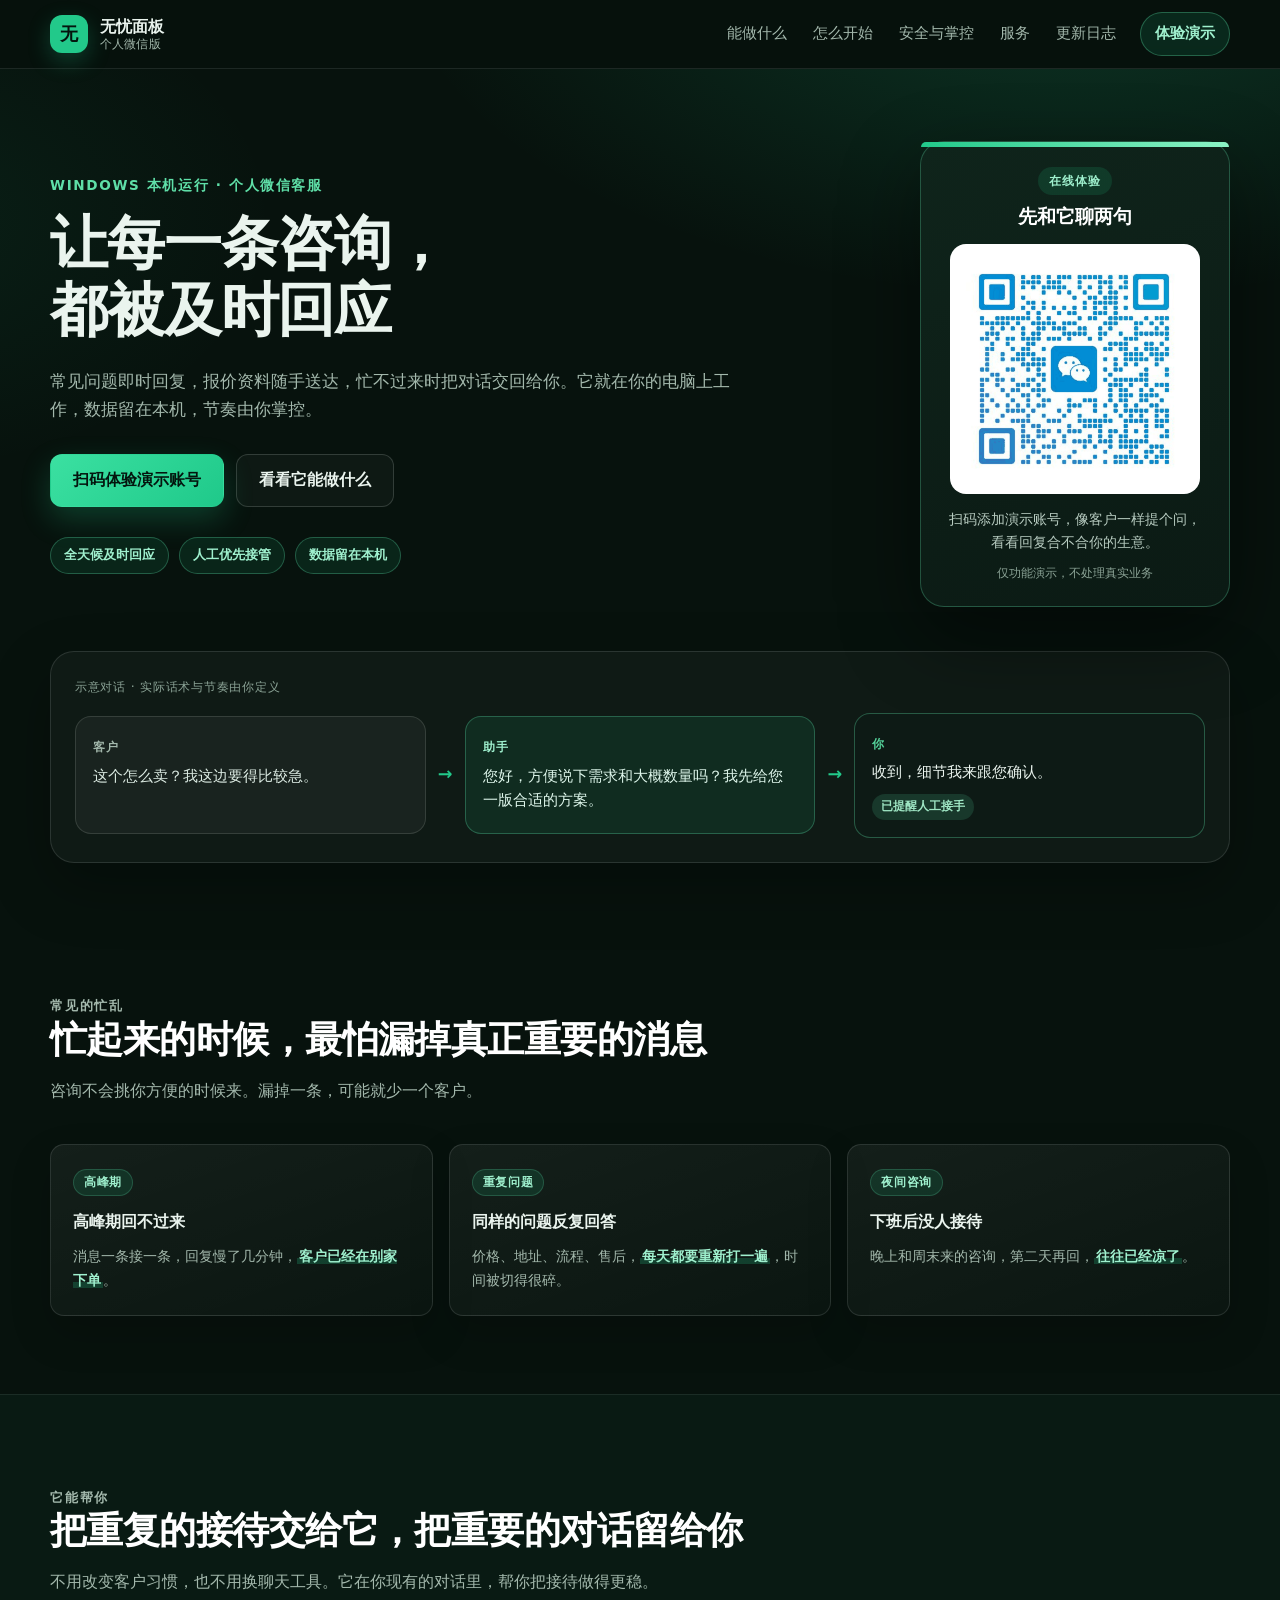
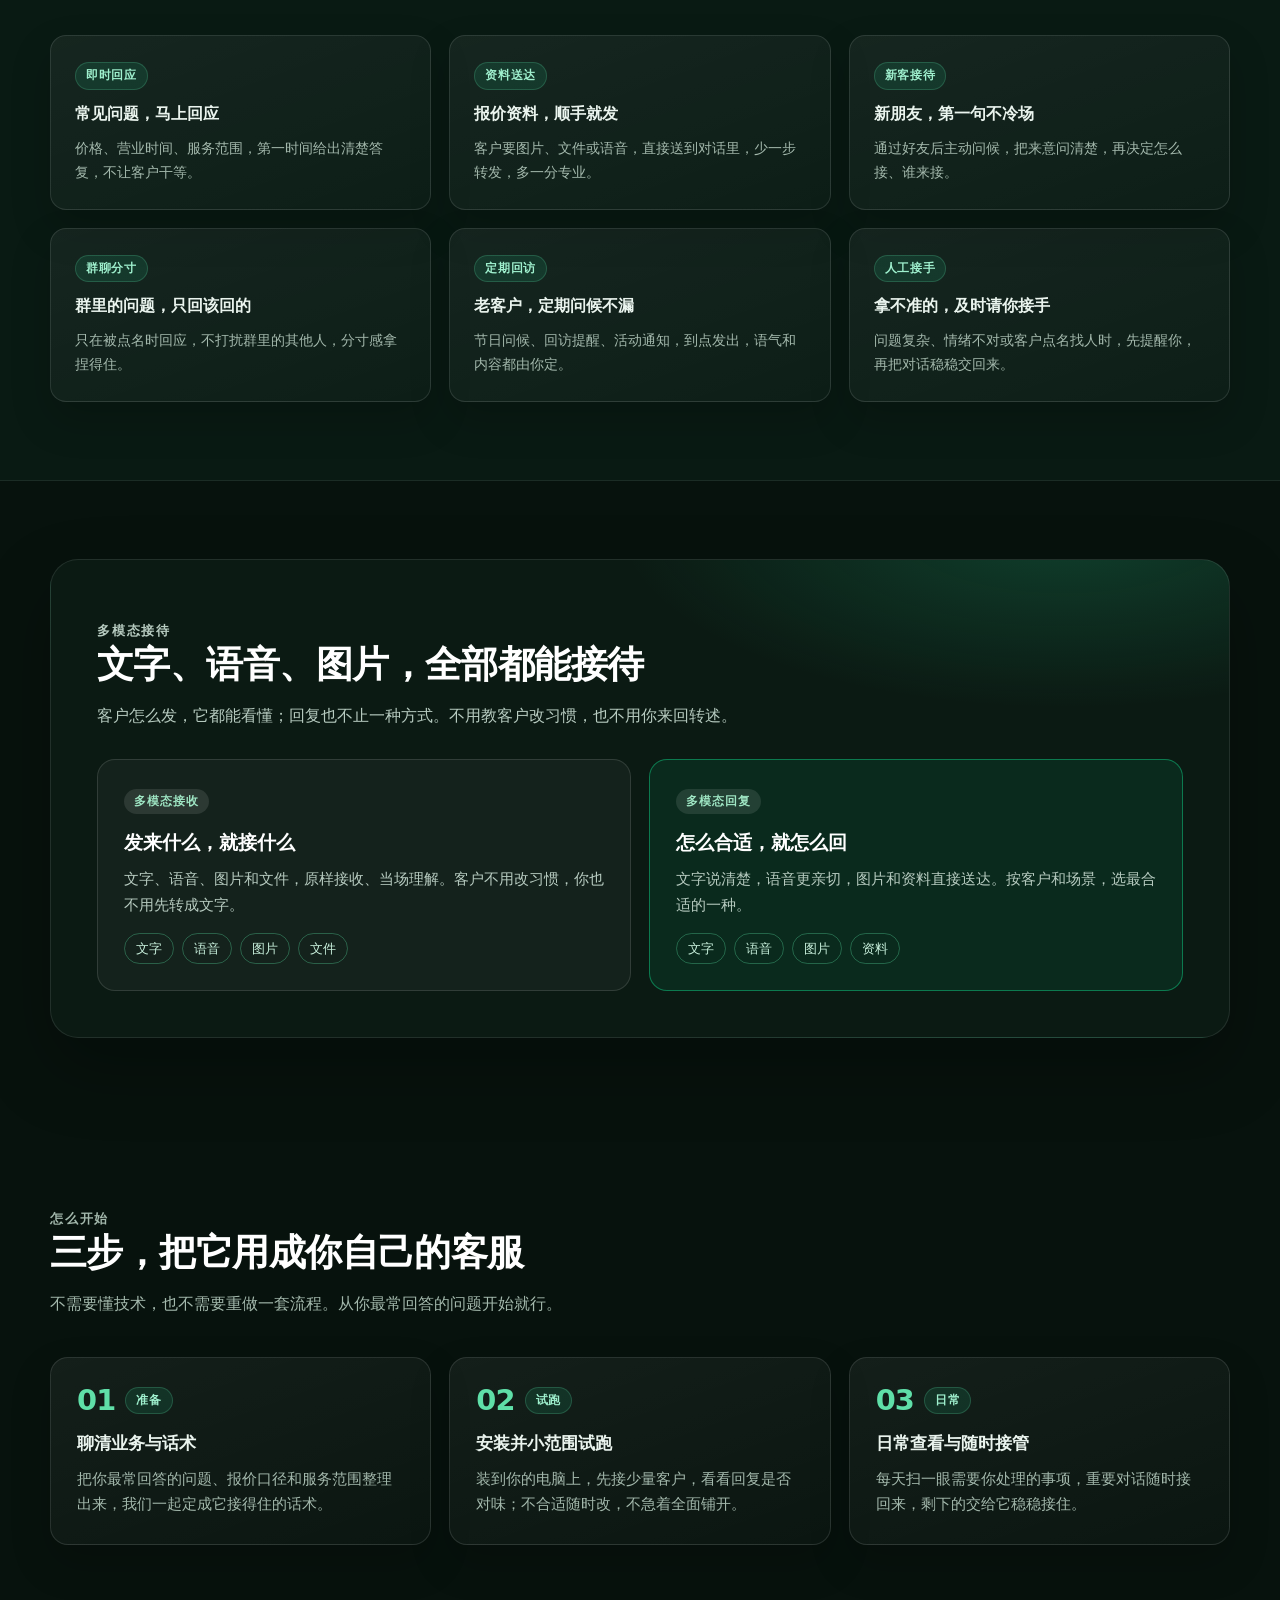
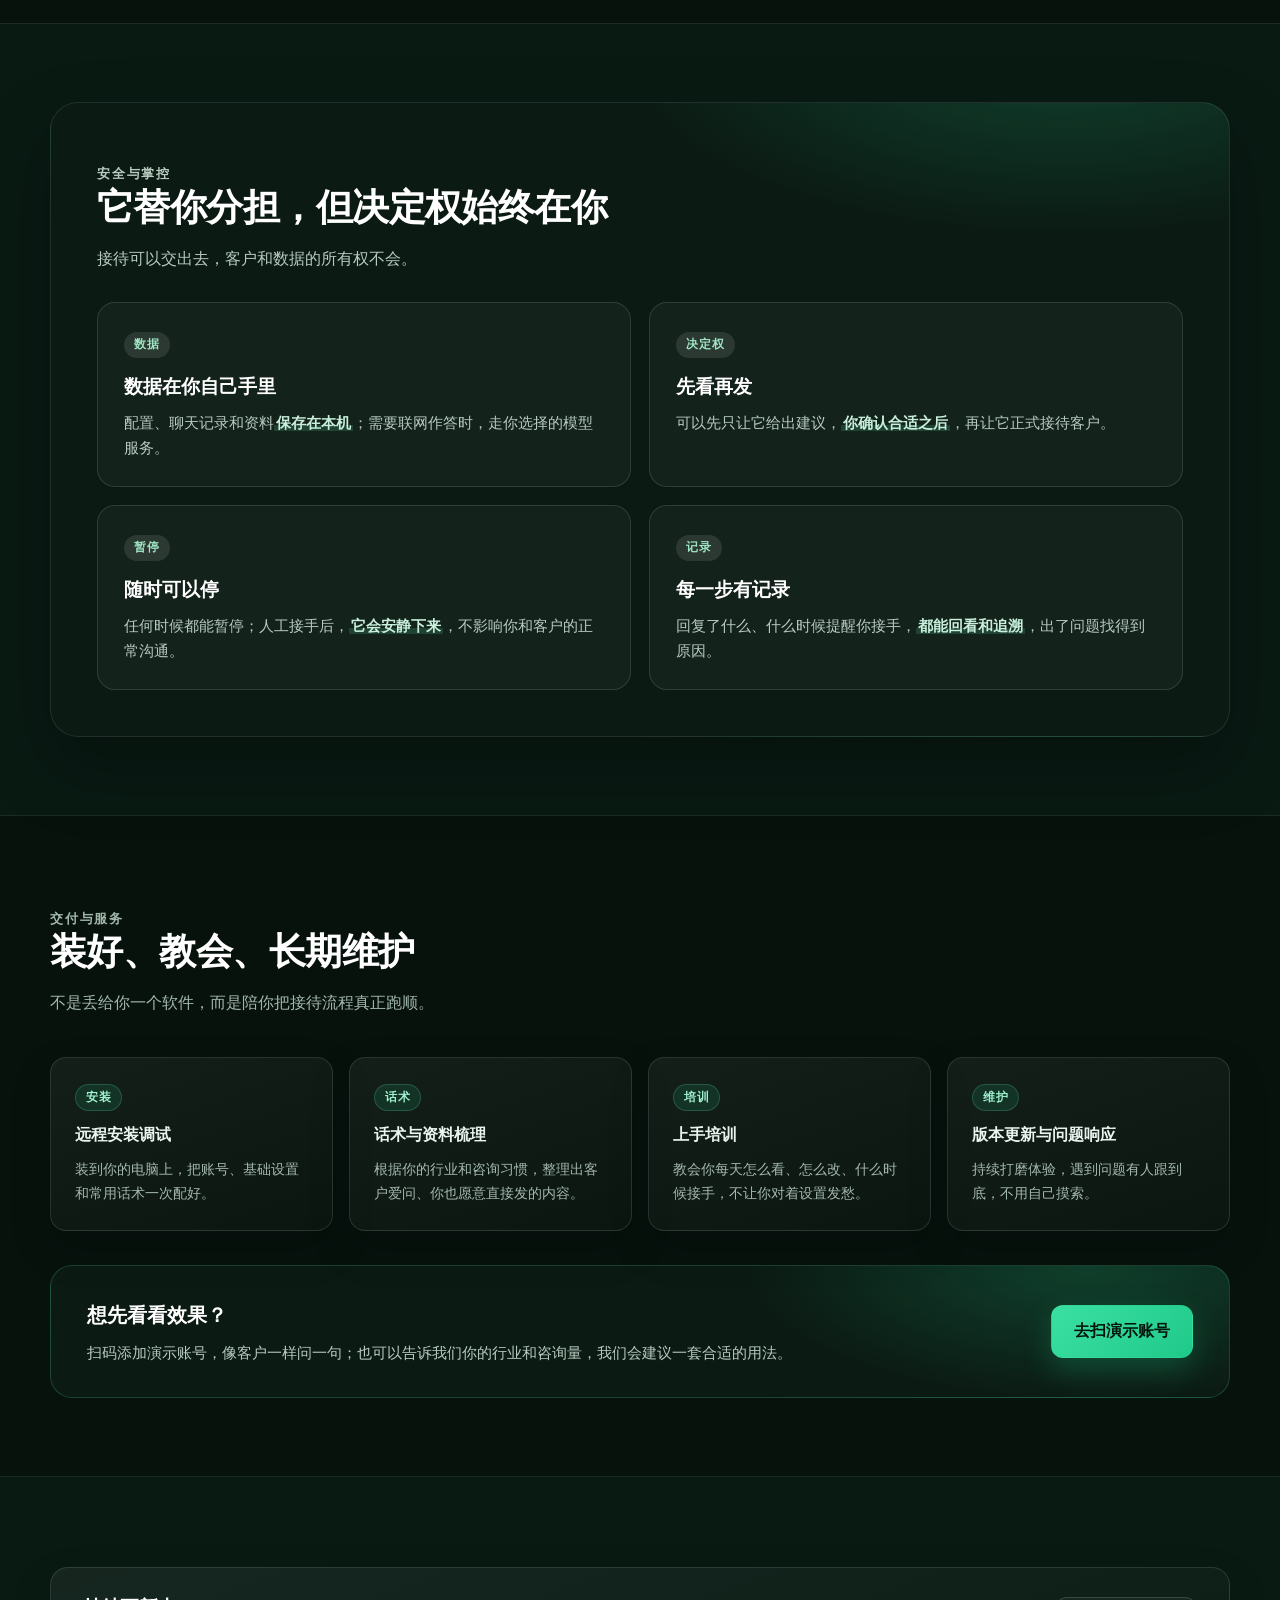
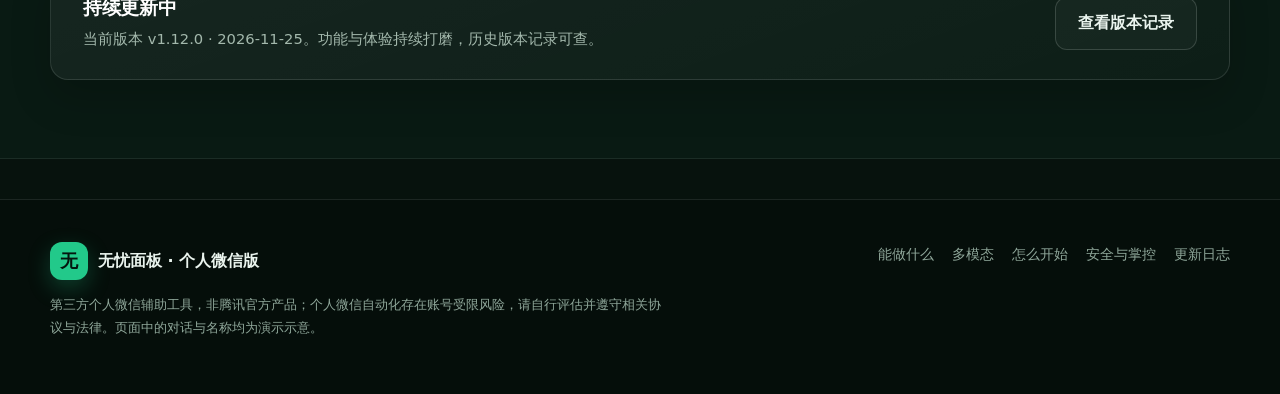
==== commit b2737ccd: "site: 首页改为外链样式并同步 v1.12.0 更新日志 - 首页改用 assets/styles.css，内容按结果口径整理 - 更新日志重新生成：36 个版本 / 169 条更新 / 最新 v" ====
--- a/index.html
+++ b/index.html
@@ -1,7 +1,6 @@
 <!doctype html>
 <html lang="zh-CN">
 <head>
-  <script>document.documentElement.classList.add("js");</script>
   <meta charset="utf-8">
   <meta name="viewport" content="width=device-width, initial-scale=1">
   <meta name="theme-color" content="#07120d">
@@ -11,2147 +10,10 @@
   <meta property="og:title" content="无忧面板 · 让每一条咨询都被及时回应">
   <meta property="og:description" content="常见问题即时回复，报价资料随手送达，忙不过来时交回给你；数据留在本机，人工随时接管。">
   <meta property="og:type" content="website">
-  <link rel="icon" href="[data-uri]" type="image/svg+xml">
-  <style>
-:root {
-  --bg: #f5f8f6;
-  --card: #ffffff;
-  --ink: #10201a;
-  --muted: #5a6b63;
-  --line: #dde6e1;
-  --brand: #0ea56b;
-  --brand-dark: #0a7d51;
-  --brand-soft: #e9f8f0;
-  --amber: #a87312;
-  --amber-soft: #fdf3df;
-  --blue: #2b6cb0;
-  --blue-soft: #eaf2fb;
-  --shadow: 0 18px 50px rgba(16, 32, 26, 0.10);
-  --radius: 18px;
-}
-
-* { box-sizing: border-box; }
-
-html { scroll-behavior: smooth; }
-
-body {
-  margin: 0;
-  background: var(--bg);
-  color: var(--ink);
-  font-family: system-ui, -apple-system, "Segoe UI", "Microsoft YaHei", "PingFang SC", sans-serif;
-  font-size: 16px;
-  line-height: 1.7;
-  -webkit-font-smoothing: antialiased;
-}
-
-img { display: block; max-width: 100%; height: auto; }
-
-a { color: var(--brand-dark); }
-
-.wrap {
-  width: min(1180px, calc(100% - 48px));
-  margin: 0 auto;
-}
-
-.site-header {
-  position: sticky;
-  top: 0;
-  z-index: 50;
-  background: rgba(255, 255, 255, 0.88);
-  backdrop-filter: blur(14px);
-  border-bottom: 1px solid rgba(221, 230, 225, 0.9);
-}
-
-.header-inner {
-  display: flex;
-  align-items: center;
-  justify-content: space-between;
-  gap: 24px;
-  min-height: 68px;
-}
-
-.brand {
-  display: flex;
-  align-items: center;
-  gap: 12px;
-  color: var(--ink);
-  text-decoration: none;
-}
-
-.brand-mark {
-  display: grid;
-  place-items: center;
-  width: 38px;
-  height: 38px;
-  border-radius: 12px;
-  background: var(--brand);
-  color: #fff;
-  font-weight: 700;
-  font-size: 18px;
-  box-shadow: 0 6px 16px rgba(14, 165, 107, 0.28);
-}
-
-.brand-text {
-  display: flex;
-  flex-direction: column;
-  line-height: 1.25;
-  font-weight: 700;
-  letter-spacing: 0.01em;
-}
-
-.brand-text small {
-  color: var(--muted);
-  font-weight: 500;
-  font-size: 0.72rem;
-}
-
-.nav {
-  display: flex;
-  align-items: center;
-  gap: 22px;
-  font-size: 0.94rem;
-}
-
-.nav a {
-  color: var(--muted);
-  text-decoration: none;
-  padding: 6px 2px;
-}
-
-.nav a:hover { color: var(--ink); }
-
-.nav-cta {
-  padding: 8px 14px !important;
-  border: 1px solid var(--line);
-  border-radius: 999px;
-  color: var(--brand-dark) !important;
-  background: var(--brand-soft);
-  font-weight: 600;
-}
-
-.hero {
-  background:
-    radial-gradient(1000px 520px at 82% -12%, rgba(14, 165, 107, 0.16), transparent 62%),
-    radial-gradient(700px 420px at -8% 18%, rgba(14, 165, 107, 0.07), transparent 55%),
-    var(--bg);
-  padding: 72px 0 40px;
-}
-
-.hero-inner {
-  display: grid;
-  grid-template-columns: minmax(0, 1fr) 310px;
-  gap: 56px;
-  align-items: center;
-  max-width: 1180px;
-}
-
-.hero-copy { min-width: 0; }
-
-.eyebrow {
-  margin: 0 0 14px;
-  color: var(--brand-dark);
-  font-size: 0.85rem;
-  font-weight: 700;
-  letter-spacing: 0.12em;
-  text-transform: uppercase;
-}
-
-.hero h1 {
-  margin: 0;
-  font-size: clamp(2.15rem, 5vw, 3.6rem);
-  line-height: 1.16;
-  letter-spacing: -0.02em;
-}
-
-.lede {
-  max-width: 42em;
-  margin: 22px 0 0;
-  color: var(--muted);
-  font-size: 1.06rem;
-}
-
-.hero-actions {
-  display: flex;
-  flex-wrap: wrap;
-  gap: 12px;
-  margin-top: 30px;
-}
-
-.btn {
-  display: inline-flex;
-  align-items: center;
-  justify-content: center;
-  gap: 8px;
-  padding: 12px 22px;
-  border-radius: 12px;
-  border: 1px solid transparent;
-  font-size: 0.98rem;
-  font-weight: 600;
-  text-decoration: none;
-  transition: transform 0.18s ease, box-shadow 0.18s ease, background 0.18s ease;
-}
-
-.btn:hover { transform: translateY(-1px); }
-
-.btn-primary {
-  background: var(--brand);
-  color: #fff;
-  box-shadow: 0 10px 24px rgba(14, 165, 107, 0.26);
-}
-
-.btn-primary:hover { background: var(--brand-dark); }
-
-.btn-ghost {
-  background: #fff;
-  border-color: var(--line);
-  color: var(--ink);
-}
-
-.btn-ghost:hover { border-color: #b9c8c0; box-shadow: 0 8px 20px rgba(16, 32, 26, 0.06); }
-
-.hero-facts {
-  display: flex;
-  flex-wrap: wrap;
-  gap: 34px;
-  margin: 36px 0 0;
-  padding: 0;
-  list-style: none;
-}
-
-.hero-facts li {
-  display: flex;
-  flex-direction: column;
-  line-height: 1.3;
-}
-
-.hero-facts strong {
-  font-size: 1.7rem;
-  letter-spacing: -0.02em;
-}
-
-.hero-facts span {
-  color: var(--muted);
-  font-size: 0.86rem;
-}
-
-.demo-card {
-  position: relative;
-  padding: 24px 22px 20px;
-  border: 1px solid rgba(14, 165, 107, 0.32);
-  border-radius: 24px;
-  background: #fff;
-  box-shadow: 0 26px 70px rgba(16, 32, 26, 0.16);
-  text-align: center;
-  scroll-margin-top: 96px;
-}
-
-.demo-card::before {
-  content: "";
-  position: absolute;
-  inset: 0 0 auto;
-  height: 5px;
-  border-radius: 24px 24px 0 0;
-  background: linear-gradient(90deg, var(--brand), #55d39b);
-}
-
-.demo-badge {
-  display: inline-block;
-  padding: 4px 11px;
-  border-radius: 999px;
-  background: var(--brand-soft);
-  color: var(--brand-dark);
-  font-size: 0.74rem;
-  font-weight: 700;
-  letter-spacing: 0.1em;
-}
-
-.demo-card h2 {
-  margin: 10px 0 14px;
-  font-size: 1.2rem;
-  line-height: 1.3;
-}
-
-.demo-qr {
-  display: block;
-  width: 250px;
-  margin: 0 auto;
-  padding: 10px;
-  border: 1px solid var(--line);
-  border-radius: 16px;
-  background: #fff;
-}
-
-.demo-qr img {
-  width: 100%;
-  height: auto;
-  border-radius: 10px;
-}
-
-.demo-qr:focus-visible {
-  outline: 3px solid rgba(14, 165, 107, 0.35);
-  outline-offset: 4px;
-}
-
-.demo-card p {
-  margin: 14px 0 0;
-  color: var(--muted);
-  font-size: 0.86rem;
-  line-height: 1.65;
-}
-
-.demo-note {
-  display: inline-block;
-  margin-top: 10px;
-  color: #93a49b;
-  font-size: 0.76rem;
-}
-
-.hero-shot { margin-top: 48px; }
-
-.browser {
-  padding: 10px;
-  border-radius: 22px;
-  background: #0f1c17;
-  box-shadow: 0 40px 90px rgba(10, 30, 22, 0.22);
-}
-
-.browser-bar {
-  display: flex;
-  align-items: center;
-  gap: 6px;
-  padding: 4px 8px 12px;
-}
-
-.dot {
-  width: 10px;
-  height: 10px;
-  border-radius: 50%;
-  background: #33463d;
-}
-
-.dot:nth-child(1) { background: #4a5f55; }
-.dot:nth-child(2) { background: #3d5047; }
-.dot:nth-child(3) { background: #0ea56b; }
-
-.browser-title {
-  margin-left: 10px;
-  color: #9db3a8;
-  font-size: 0.76rem;
-  letter-spacing: 0.04em;
-}
-
-.browser img {
-  width: 100%;
-  border-radius: 12px;
-  background: #fff;
-}
-
-.hero-caption {
-  margin: 14px 2px 0;
-  color: var(--muted);
-  font-size: 0.86rem;
-}
-
-.section {
-  padding: 78px 0;
-}
-
-.section-head {
-  max-width: 760px;
-  margin-bottom: 40px;
-}
-
-.kicker {
-  margin: 0 0 10px;
-  color: var(--brand-dark);
-  font-size: 0.8rem;
-  font-weight: 700;
-  letter-spacing: 0.14em;
-  text-transform: uppercase;
-}
-
-.section h2 {
-  margin: 0;
-  font-size: clamp(1.6rem, 3.1vw, 2.3rem);
-  line-height: 1.25;
-  letter-spacing: -0.015em;
-}
-
-.section-head p {
-  margin: 14px 0 0;
-  color: var(--muted);
-}
-
-.pipeline {
-  display: grid;
-  grid-template-columns: repeat(4, minmax(0, 1fr));
-  gap: 16px;
-  margin-bottom: 56px;
-}
-
-.pipeline-step {
-  padding: 20px;
-  border: 1px solid var(--line);
-  border-radius: 14px;
-  background: #fff;
-}
-
-.pipeline-no {
-  display: block;
-  color: var(--brand);
-  font-size: 0.7rem;
-  font-weight: 700;
-  letter-spacing: 0.16em;
-}
-
-.pipeline-step h3 {
-  margin: 6px 0 8px;
-  font-size: 1rem;
-}
-
-.pipeline-step p {
-  margin: 0;
-  color: var(--muted);
-  font-size: 0.88rem;
-  line-height: 1.65;
-}
-
-.feature {
-  display: grid;
-  grid-template-columns: minmax(0, 0.92fr) minmax(0, 1.28fr);
-  gap: 56px;
-  align-items: center;
-  padding: 44px 0;
-  border-top: 1px solid var(--line);
-}
-
-.feature:first-of-type { border-top: 0; padding-top: 0; }
-
-.feature.reverse .feature-copy { order: 2; }
-.feature.reverse .feature-media { order: 1; }
-
-.feature-no {
-  display: block;
-  margin-bottom: 10px;
-  color: var(--brand);
-  font-size: 0.78rem;
-  font-weight: 700;
-  letter-spacing: 0.16em;
-}
-
-.feature h3 {
-  margin: 0 0 12px;
-  font-size: 1.42rem;
-  line-height: 1.35;
-  letter-spacing: -0.01em;
-}
-
-.feature h3 .tag {
-  margin-left: 6px;
-  vertical-align: middle;
-  font-size: 0.66rem;
-  letter-spacing: 0.04em;
-}
-
-.feature p {
-  margin: 0 0 14px;
-  color: var(--muted);
-}
-
-.bullets {
-  margin: 18px 0 0;
-  padding: 0;
-  list-style: none;
-}
-
-.bullets li {
-  position: relative;
-  padding-left: 22px;
-  margin: 9px 0;
-  color: #34463e;
-  font-size: 0.95rem;
-}
-
-.bullets li::before {
-  content: "";
-  position: absolute;
-  left: 2px;
-  top: 0.62em;
-  width: 7px;
-  height: 7px;
-  border-radius: 50%;
-  background: var(--brand);
-  box-shadow: 0 0 0 3px var(--brand-soft);
-}
-
-.shot {
-  margin: 0;
-}
-
-.shot img {
-  width: 100%;
-  border: 1px solid var(--line);
-  border-radius: 14px;
-  box-shadow: var(--shadow);
-  background: #fff;
-}
-
-.shot-link {
-  display: block;
-  cursor: zoom-in;
-  border-radius: 14px;
-}
-
-.shot-link:focus-visible {
-  outline: 3px solid rgba(14, 165, 107, 0.35);
-  outline-offset: 4px;
-}
-
-.shot figcaption {
-  margin-top: 12px;
-  color: var(--muted);
-  font-size: 0.84rem;
-}
-
-.shot-pair {
-  display: grid;
-  grid-template-columns: 1fr;
-  gap: 22px;
-}
-
-.tags {
-  display: flex;
-  flex-wrap: wrap;
-  gap: 8px;
-  margin-top: 18px;
-}
-
-.tag {
-  display: inline-block;
-  padding: 4px 10px;
-  border-radius: 999px;
-  background: var(--brand-soft);
-  color: var(--brand-dark);
-  font-size: 0.78rem;
-  font-weight: 600;
-}
-
-.tag.warn {
-  background: var(--amber-soft);
-  color: var(--amber);
-}
-
-.extras-head { margin: 64px 0 24px; }
-
-.extras {
-  display: grid;
-  grid-template-columns: repeat(3, minmax(0, 1fr));
-  gap: 16px;
-}
-
-.extra-card {
-  padding: 22px;
-  border: 1px solid var(--line);
-  border-radius: 14px;
-  background: #fff;
-}
-
-.extra-card h3 {
-  margin: 0 0 8px;
-  font-size: 1.02rem;
-}
-
-.extra-card p {
-  margin: 0;
-  color: var(--muted);
-  font-size: 0.89rem;
-  line-height: 1.7;
-}
-
-.modes {
-  margin: 20px auto 0;
-  padding: 54px;
-  border-radius: 28px;
-  background:
-    radial-gradient(700px 300px at 85% 0%, rgba(14, 165, 107, 0.22), transparent 60%),
-    #0d1a15;
-  color: #eaf4ee;
-}
-
-.modes h2 { color: #fff; }
-
-.modes .section-head { margin-bottom: 30px; }
-
-.modes .section-head p { color: #a9bdb2; }
-
-.modes .kicker { color: #55d39b; }
-
-.mode-grid {
-  display: grid;
-  grid-template-columns: repeat(3, minmax(0, 1fr));
-  gap: 18px;
-}
-
-.mode-card {
-  padding: 22px;
-  border: 1px solid rgba(255, 255, 255, 0.12);
-  border-radius: 16px;
-  background: rgba(255, 255, 255, 0.04);
-}
-
-.mode-card.accent {
-  border-color: rgba(14, 165, 107, 0.65);
-  background: rgba(14, 165, 107, 0.12);
-}
-
-.mode-card h3 {
-  margin: 0 0 8px;
-  font-size: 1.04rem;
-}
-
-.mode-card p {
-  margin: 0;
-  color: #a9bdb2;
-  font-size: 0.9rem;
-}
-
-.mode-card .mode-state {
-  display: inline-block;
-  margin-bottom: 10px;
-  padding: 2px 9px;
-  border-radius: 999px;
-  background: rgba(255, 255, 255, 0.1);
-  color: #d9e8df;
-  font-size: 0.72rem;
-  letter-spacing: 0.08em;
-}
-
-.checklist {
-  display: grid;
-  grid-template-columns: repeat(2, minmax(0, 1fr));
-  gap: 14px 32px;
-  margin: 34px 0 0;
-  padding: 0;
-  list-style: none;
-}
-
-.checklist li {
-  position: relative;
-  padding-left: 26px;
-  color: #cddbd3;
-  font-size: 0.94rem;
-}
-
-.checklist li::before {
-  content: "";
-  position: absolute;
-  left: 2px;
-  top: 0.55em;
-  width: 8px;
-  height: 8px;
-  border-radius: 50%;
-  background: #55d39b;
-}
-
-#skill .checklist li { color: var(--muted); }
-
-#skill .checklist li::before { background: var(--brand); }
-
-.latest {
-  display: flex;
-  align-items: center;
-  justify-content: space-between;
-  gap: 24px;
-  padding: 28px 32px;
-  border: 1px solid var(--line);
-  border-radius: var(--radius);
-  background: #fff;
-  margin-top: 12px;
-}
-
-.latest h2 {
-  margin: 0;
-  font-size: 1.2rem;
-}
-
-.latest p {
-  margin: 6px 0 0;
-  color: var(--muted);
-  font-size: 0.92rem;
-}
-
-.site-footer {
-  margin-top: 40px;
-  padding: 42px 0 54px;
-  border-top: 1px solid var(--line);
-  background: #eef4f1;
-}
-
-.footer-inner {
-  display: grid;
-  grid-template-columns: 1.2fr 1fr;
-  gap: 40px;
-  align-items: start;
-}
-
-.footer-brand {
-  display: flex;
-  align-items: center;
-  gap: 10px;
-  font-weight: 700;
-}
-
-.footer-note {
-  margin: 14px 0 0;
-  color: var(--muted);
-  font-size: 0.84rem;
-  max-width: 46em;
-}
-
-.footer-links {
-  display: flex;
-  flex-wrap: wrap;
-  justify-content: flex-end;
-  gap: 18px;
-  font-size: 0.9rem;
-}
-
-.footer-links a {
-  color: var(--muted);
-  text-decoration: none;
-}
-
-.footer-links a:hover { color: var(--brand-dark); }
-
-/* 更新日志 */
-.page-hero {
-  padding: 58px 0 30px;
-  background:
-    radial-gradient(900px 380px at 78% -20%, rgba(14, 165, 107, 0.14), transparent 60%),
-    var(--bg);
-}
-
-.page-hero h1 {
-  margin: 0;
-  font-size: clamp(2rem, 4vw, 3rem);
-  letter-spacing: -0.02em;
-}
-
-.page-hero p {
-  max-width: 46em;
-  margin: 16px 0 0;
-  color: var(--muted);
-}
-
-.log-stats {
-  display: flex;
-  flex-wrap: wrap;
-  gap: 10px;
-  margin-top: 22px;
-}
-
-.log-stats span {
-  padding: 6px 12px;
-  border: 1px solid var(--line);
-  border-radius: 999px;
-  background: #fff;
-  color: var(--muted);
-  font-size: 0.84rem;
-}
-
-.log-stats strong { color: var(--ink); }
-
-.log-layout {
-  display: grid;
-  grid-template-columns: 190px minmax(0, 1fr);
-  gap: 46px;
-  padding: 26px 0 70px;
-}
-
-.log-toc {
-  position: sticky;
-  top: 94px;
-  align-self: start;
-  padding: 18px;
-  border: 1px solid var(--line);
-  border-radius: 14px;
-  background: #fff;
-}
-
-.log-toc h2 {
-  margin: 0 0 10px;
-  font-size: 0.78rem;
-  letter-spacing: 0.12em;
-  color: var(--muted);
-  text-transform: uppercase;
-}
-
-.log-toc ol {
-  margin: 0;
-  padding: 0;
-  list-style: none;
-  max-height: calc(100vh - 220px);
-  overflow: auto;
-}
-
-.log-toc li { margin: 2px 0; }
-
-.log-toc a {
-  display: flex;
-  justify-content: space-between;
-  gap: 8px;
-  padding: 6px 8px;
-  border-radius: 8px;
-  color: #3b4d44;
-  font-size: 0.85rem;
-  text-decoration: none;
-}
-
-.log-toc a:hover { background: var(--brand-soft); color: var(--brand-dark); }
-
-.log-toc .toc-date { color: #93a49b; font-size: 0.78rem; }
-
-.ver-card {
-  padding: 30px 34px;
-  border: 1px solid var(--line);
-  border-radius: var(--radius);
-  background: #fff;
-  margin-bottom: 20px;
-  scroll-margin-top: 90px;
-}
-
-.ver-card.is-latest { border-color: #b9e4cd; box-shadow: 0 14px 40px rgba(14, 165, 107, 0.10); }
-
-.ver-head {
-  display: flex;
-  flex-wrap: wrap;
-  align-items: baseline;
-  gap: 10px 16px;
-  padding-bottom: 16px;
-  border-bottom: 1px dashed var(--line);
-}
-
-.ver-badge {
-  font-size: 1.2rem;
-  font-weight: 700;
-  letter-spacing: -0.01em;
-}
-
-.ver-new {
-  padding: 2px 8px;
-  border-radius: 999px;
-  background: var(--brand-soft);
-  color: var(--brand-dark);
-  font-size: 0.7rem;
-  font-weight: 700;
-  letter-spacing: 0.08em;
-}
-
-.ver-date { color: var(--muted); font-size: 0.88rem; }
-
-.ver-note {
-  color: var(--brand-dark);
-  font-size: 0.86rem;
-  font-weight: 600;
-}
-
-.log-group { margin-top: 20px; }
-
-.group-label {
-  display: flex;
-  align-items: center;
-  gap: 8px;
-  margin: 0 0 6px;
-  font-size: 0.88rem;
-  font-weight: 700;
-}
-
-.group-label::before {
-  content: "";
-  width: 8px;
-  height: 8px;
-  border-radius: 2px;
-  background: var(--brand);
-}
-
-.group-label.improve::before { background: var(--blue); }
-.group-label.fix::before { background: #d08a1c; }
-
-.log-list {
-  margin: 0;
-  padding: 0;
-  list-style: none;
-}
-
-.log-list li {
-  position: relative;
-  padding: 6px 0 6px 18px;
-  color: #33453c;
-  font-size: 0.95rem;
-  line-height: 1.75;
-}
-
-.log-list li::before {
-  content: "";
-  position: absolute;
-  left: 2px;
-  top: 1.1em;
-  width: 5px;
-  height: 5px;
-  border-radius: 50%;
-  background: #b7c6be;
-}
-
-/* 扩展版首页 */
-.section-alt {
-  background: #fff;
-  border-top: 1px solid var(--line);
-  border-bottom: 1px solid var(--line);
-}
-
-.function-map {
-  display: grid;
-  grid-template-columns: repeat(2, minmax(0, 1fr));
-  gap: 18px;
-}
-
-.map-card {
-  display: flex;
-  flex-direction: column;
-  padding: 26px;
-  border: 1px solid var(--line);
-  border-radius: 16px;
-  background: linear-gradient(180deg, #fff 0%, #fbfdfc 100%);
-}
-
-.map-card header {
-  display: flex;
-  align-items: baseline;
-  justify-content: space-between;
-  gap: 12px;
-}
-
-.map-card h3 { margin: 0; font-size: 1.12rem; }
-
-.map-count {
-  flex: none;
-  padding: 2px 10px;
-  border-radius: 999px;
-  background: var(--brand-soft);
-  color: var(--brand-dark);
-  font-size: 0.72rem;
-  font-weight: 700;
-  white-space: nowrap;
-}
-
-.map-home {
-  grid-column: 1 / -1;
-  display: grid;
-  grid-template-columns: 220px minmax(0, 1fr);
-  gap: 8px 28px;
-  align-items: center;
-  background:
-    radial-gradient(600px 260px at 88% 0%, rgba(14, 165, 107, 0.24), transparent 62%),
-    #0d1a15;
-  border-color: #123b2b;
-  color: #eaf4ee;
-}
-
-.map-home h3 { color: #fff; }
-.map-home p { margin: 0; color: #a9bdb2; font-size: 0.92rem; }
-.map-home .map-count { background: rgba(255, 255, 255, 0.12); color: #d9e8df; }
-
-.map-list {
-  margin: 16px 0 0;
-  padding: 0;
-  list-style: none;
-}
-
-.map-list li {
-  display: grid;
-  grid-template-columns: 7.2em minmax(0, 1fr);
-  gap: 10px;
-  padding: 7px 0;
-  border-bottom: 1px dashed #e8f0eb;
-  font-size: 0.9rem;
-  line-height: 1.55;
-}
-
-.map-list li:last-child { border-bottom: 0; }
-.map-list b { color: var(--ink); font-weight: 600; }
-.map-list span { color: var(--muted); }
-
-.map-note {
-  margin: auto 0 0;
-  padding-top: 16px;
-  color: var(--muted);
-  font-size: 0.82rem;
-}
-
-.map-note a { color: var(--brand-dark); font-weight: 600; text-decoration: none; }
-.map-note a:hover { text-decoration: underline; }
-
-.feature-toc {
-  position: sticky;
-  top: 68px;
-  z-index: 20;
-  display: flex;
-  flex-wrap: wrap;
-  gap: 8px;
-  margin: 0 0 6px;
-  padding: 12px 0 14px;
-  background: rgba(245, 248, 246, 0.94);
-  backdrop-filter: blur(10px);
-  border-bottom: 1px solid var(--line);
-}
-
-.feature-toc a {
-  padding: 5px 12px;
-  border: 1px solid var(--line);
-  border-radius: 999px;
-  background: #fff;
-  color: var(--muted);
-  font-size: 0.84rem;
-  text-decoration: none;
-}
-
-.feature-toc a:hover { border-color: #b9e4cd; color: var(--brand-dark); }
-
-.section[id], .section-head[id] { scroll-margin-top: 86px; }
-.feature { scroll-margin-top: 138px; }
-
-.mini-grid { display: grid; gap: 16px; }
-
-.mini-card {
-  padding: 24px;
-  border: 1px solid var(--line);
-  border-radius: 16px;
-  background: #fff;
-  box-shadow: 0 12px 32px rgba(16, 32, 26, 0.05);
-}
-
-.mini-card h4 { margin: 0 0 8px; font-size: 1.02rem; }
-.mini-card p { margin: 0 0 14px; color: var(--muted); font-size: 0.9rem; }
-
-.page-gallery {
-  display: grid;
-  grid-template-columns: repeat(3, minmax(0, 1fr));
-  gap: 18px;
-}
-
-.page-card {
-  padding: 14px 14px 18px;
-  border: 1px solid var(--line);
-  border-radius: 16px;
-  background: #fff;
-}
-
-.page-card img {
-  border: 1px solid var(--line);
-  border-radius: 10px;
-  box-shadow: none;
-}
-
-.page-card h3 { margin: 14px 2px 4px; font-size: 1rem; }
-.page-card p { margin: 0 2px; color: var(--muted); font-size: 0.86rem; line-height: 1.6; }
-
-.principles {
-  display: grid;
-  grid-template-columns: repeat(auto-fit, minmax(250px, 1fr));
-  gap: 16px;
-}
-
-.principle {
-  padding: 24px;
-  border: 1px solid var(--line);
-  border-radius: 16px;
-  background: #fff;
-}
-
-.principle-no {
-  display: block;
-  color: var(--brand);
-  font-size: 0.72rem;
-  font-weight: 700;
-  letter-spacing: 0.16em;
-}
-
-.principle h3 { margin: 8px 0; font-size: 1.02rem; }
-.principle p { margin: 0; color: var(--muted); font-size: 0.9rem; }
-
-.arch {
-  padding: 32px;
-  border: 1px solid var(--line);
-  border-radius: 22px;
-  background: #fff;
-  box-shadow: var(--shadow);
-}
-
-.arch-flow { display: flex; align-items: stretch; gap: 10px; }
-
-.arch-node {
-  flex: 1;
-  min-width: 0;
-  padding: 18px 14px;
-  border: 1px solid var(--line);
-  border-radius: 14px;
-  background: var(--bg);
-  text-align: center;
-}
-
-.arch-node strong { display: block; font-size: 0.98rem; }
-
-.arch-node small {
-  display: block;
-  margin-top: 6px;
-  color: var(--muted);
-  font-size: 0.76rem;
-  line-height: 1.5;
-  overflow-wrap: anywhere;
-}
-
-.arch-arrow { align-self: center; flex: none; color: var(--brand); font-weight: 700; }
-
-.arch-notes {
-  display: grid;
-  grid-template-columns: repeat(3, minmax(0, 1fr));
-  gap: 24px;
-  margin-top: 26px;
-  padding-top: 24px;
-  border-top: 1px dashed var(--line);
-}
-
-.arch-notes h3 { margin: 0 0 6px; font-size: 0.92rem; }
-.arch-notes p { margin: 0; color: var(--muted); font-size: 0.86rem; line-height: 1.65; }
-
-/* 窄屏 */
-@media (max-width: 980px) {
-  .feature {
-    grid-template-columns: 1fr;
-    gap: 26px;
-    padding: 34px 0;
-  }
-
-  .hero-inner {
-    grid-template-columns: 1fr;
-    gap: 34px;
-  }
-
-  .demo-card {
-    width: min(340px, 100%);
-    margin: 0 auto;
-  }
-
-  .pipeline { grid-template-columns: repeat(2, minmax(0, 1fr)); }
-
-  .extras { grid-template-columns: repeat(2, minmax(0, 1fr)); }
-
-  .feature.reverse .feature-copy,
-  .feature.reverse .feature-media { order: initial; }
-
-  .mode-grid { grid-template-columns: 1fr; }
-
-  .modes { padding: 34px 26px; }
-
-  .log-layout { grid-template-columns: 1fr; gap: 24px; }
-
-  .log-toc { position: static; }
-
-  .log-toc ol { max-height: none; display: flex; flex-wrap: wrap; gap: 4px; }
-
-  .log-toc a { padding: 4px 8px; background: var(--brand-soft); }
-
-  .log-toc a:hover { background: #dcf3e7; }
-
-  .log-toc .toc-date { display: none; }
-
-  .footer-inner { grid-template-columns: 1fr; }
-
-  .footer-links { justify-content: flex-start; }
-
-  .function-map { grid-template-columns: 1fr; }
-
-  .map-home { grid-template-columns: 1fr; }
-
-  .feature-toc {
-    position: static;
-    padding: 0 0 20px;
-    background: none;
-    backdrop-filter: none;
-  }
-
-  .feature { scroll-margin-top: 86px; }
-
-  .page-gallery { grid-template-columns: repeat(2, minmax(0, 1fr)); }
-
-  .arch-flow { flex-wrap: wrap; }
-  .arch-node { flex: 1 1 42%; }
-  .arch-arrow { display: none; }
-
-  .arch-notes { grid-template-columns: repeat(2, minmax(0, 1fr)); }
-}
-
-@media (max-width: 720px) {
-  .wrap { width: calc(100% - 32px); }
-
-  .header-inner { min-height: 62px; }
-
-  .nav { gap: 14px; font-size: 0.88rem; }
-
-  .nav a:not(.nav-cta) { display: none; }
-
-  .hero { padding-top: 48px; }
-
-  .hero-facts { gap: 24px; }
-
-  .demo-card { padding: 20px 18px 18px; }
-
-  .demo-qr { width: 230px; }
-
-  .section { padding: 54px 0; }
-
-  .pipeline { grid-template-columns: 1fr; }
-
-  .extras { grid-template-columns: 1fr; }
-
-  .browser { padding: 8px; border-radius: 16px; }
-
-  .browser-title { display: none; }
-
-  .checklist { grid-template-columns: 1fr; }
-
-  .latest { flex-direction: column; align-items: flex-start; padding: 22px; }
-
-  .ver-card { padding: 22px; }
-
-  .map-card { padding: 22px; }
-
-  .map-list li { grid-template-columns: 6.4em minmax(0, 1fr); gap: 8px; }
-
-  .page-gallery { grid-template-columns: 1fr; }
-
-  .arch { padding: 22px 18px; }
-
-  .arch-flow { flex-direction: column; }
-  .arch-node { flex: 1 1 auto; }
-
-  .arch-notes { grid-template-columns: 1fr; gap: 18px; }
-}
-
-@media (prefers-reduced-motion: reduce) {
-  html { scroll-behavior: auto; }
-  .btn { transition: none; }
-}
-
-/* 结果导向首页 */
-.hero-points {
-  display: flex;
-  flex-wrap: wrap;
-  gap: 10px;
-  margin: 30px 0 0;
-  padding: 0;
-  list-style: none;
-}
-
-.hero-points li {
-  padding: 6px 13px;
-  border: 1px solid #cdeadd;
-  border-radius: 999px;
-  background: #fff;
-  color: var(--brand-dark);
-  font-size: 0.84rem;
-  font-weight: 600;
-}
-
-.chat-strip {
-  margin-top: 44px;
-  padding: 24px;
-  border: 1px solid var(--line);
-  border-radius: 24px;
-  background: rgba(255, 255, 255, 0.86);
-  box-shadow: 0 22px 60px rgba(16, 32, 26, 0.08);
-}
-
-.chat-caption {
-  margin: 0 0 16px;
-  color: var(--muted);
-  font-size: 0.78rem;
-  letter-spacing: 0.06em;
-}
-
-.chat-flow {
-  display: grid;
-  grid-template-columns: minmax(0, 1fr) auto minmax(0, 1fr) auto minmax(0, 1fr);
-  gap: 12px;
-  align-items: center;
-}
-
-.chat-bubble {
-  position: relative;
-  min-height: 118px;
-  padding: 15px 17px 17px;
-  border: 1px solid var(--line);
-  border-radius: 16px;
-  background: #fff;
-}
-
-.chat-bubble p {
-  margin: 4px 0 0;
-  color: #2c3f37;
-  font-size: 0.92rem;
-  line-height: 1.65;
-}
-
-.chat-who {
-  color: var(--muted);
-  font-size: 0.72rem;
-  font-weight: 700;
-  letter-spacing: 0.1em;
-}
-
-.chat-bubble.assistant {
-  border-color: #c3e9d7;
-  background: var(--brand-soft);
-}
-
-.chat-bubble.assistant .chat-who { color: var(--brand-dark); }
-
-.chat-bubble.human {
-  border-color: #123b2b;
-  background: #0d1a15;
-}
-
-.chat-bubble.human p { color: #eaf4ee; }
-.chat-bubble.human .chat-who { color: #55d39b; }
-
-.chat-arrow {
-  color: var(--brand);
-  font-size: 1.1rem;
-  font-weight: 700;
-}
-
-.chat-flag {
-  display: inline-block;
-  margin-top: 10px;
-  padding: 3px 9px;
-  border-radius: 999px;
-  background: rgba(85, 211, 155, 0.16);
-  color: #9fe6c4;
-  font-size: 0.72rem;
-  font-weight: 600;
-}
-
-.steps {
-  display: grid;
-  grid-template-columns: repeat(3, minmax(0, 1fr));
-  gap: 18px;
-}
-
-.cap-grid {
-  display: grid;
-  grid-template-columns: repeat(3, minmax(0, 1fr));
-  gap: 18px;
-}
-
-.step-card {
-  padding: 28px 26px;
-  border: 1px solid var(--line);
-  border-radius: 18px;
-  background: #fff;
-}
-
-.step-no {
-  display: block;
-  color: var(--brand);
-  font-size: 1.8rem;
-  font-weight: 700;
-  letter-spacing: -0.03em;
-  line-height: 1;
-}
-
-.step-card h3 {
-  margin: 14px 0 8px;
-  font-size: 1.08rem;
-}
-
-.step-card p {
-  margin: 0;
-  color: var(--muted);
-  font-size: 0.92rem;
-  line-height: 1.7;
-}
-
-.service-cta {
-  display: flex;
-  align-items: center;
-  justify-content: space-between;
-  gap: 30px;
-  margin-top: 34px;
-  padding: 32px 36px;
-  border-radius: 22px;
-  background:
-    radial-gradient(560px 220px at 88% 0%, rgba(14, 165, 107, 0.28), transparent 62%),
-    #0d1a15;
-  color: #eaf4ee;
-}
-
-.service-cta h3 {
-  margin: 0 0 8px;
-  color: #fff;
-  font-size: 1.25rem;
-}
-
-.service-cta p {
-  max-width: 56em;
-  margin: 0;
-  color: #a9bdb2;
-  font-size: 0.92rem;
-  line-height: 1.7;
-}
-
-.service-cta .btn { flex: none; }
-
-.card-label {
-  display: inline-block;
-  padding: 3px 10px;
-  border-radius: 999px;
-  background: var(--brand-soft);
-  color: var(--brand-dark);
-  font-size: 0.72rem;
-  font-weight: 700;
-  letter-spacing: 0.06em;
-}
-
-.extra-card .card-label { margin-bottom: 4px; }
-
-.extra-card .card-label + h3 { margin-top: 8px; }
-
-.principle .card-label + h3 { margin-top: 10px; }
-
-.hl {
-  color: var(--brand-dark);
-  font-weight: 600;
-  background: linear-gradient(transparent 64%, rgba(14, 165, 107, 0.16) 64%);
-  padding: 0 2px;
-}
-
-.dark-card .hl {
-  color: #c8f0dc;
-  background: linear-gradient(transparent 64%, rgba(85, 211, 155, 0.18) 64%);
-}
-
-.step-top {
-  display: flex;
-  align-items: center;
-  gap: 10px;
-}
-
-.step-top .card-label { margin: 0; }
-
-.dark-panel {
-  padding: 46px;
-  border-radius: 28px;
-  background:
-    radial-gradient(720px 300px at 86% -8%, rgba(14, 165, 107, 0.30), transparent 62%),
-    #0d1a15;
-  color: #eaf4ee;
-}
-
-.dark-panel .section-head { margin-bottom: 30px; }
-
-.dark-panel h2 { color: #fff; }
-
-.dark-panel .kicker { color: #55d39b; }
-
-.dark-panel .section-head p { color: #a9bdb2; }
-
-.dark-grid {
-  display: grid;
-  grid-template-columns: repeat(2, minmax(0, 1fr));
-  gap: 18px;
-}
-
-.dark-card {
-  padding: 26px;
-  border: 1px solid rgba(255, 255, 255, 0.12);
-  border-radius: 18px;
-  background: rgba(255, 255, 255, 0.04);
-}
-
-.dark-card.accent {
-  border-color: rgba(14, 165, 107, 0.65);
-  background: rgba(14, 165, 107, 0.12);
-}
-
-.dark-label {
-  display: inline-block;
-  padding: 3px 10px;
-  border-radius: 999px;
-  background: rgba(255, 255, 255, 0.1);
-  color: #9fe6c4;
-  font-size: 0.72rem;
-  font-weight: 700;
-  letter-spacing: 0.08em;
-}
-
-.dark-card h3 {
-  margin: 12px 0 8px;
-  color: #fff;
-  font-size: 1.18rem;
-}
-
-.dark-card p {
-  margin: 0;
-  color: #a9bdb2;
-  font-size: 0.92rem;
-  line-height: 1.7;
-}
-
-.dark-chips {
-  display: flex;
-  flex-wrap: wrap;
-  gap: 8px;
-  margin: 16px 0 0;
-  padding: 0;
-  list-style: none;
-}
-
-.dark-chips li {
-  padding: 4px 11px;
-  border: 1px solid rgba(85, 211, 155, 0.35);
-  border-radius: 999px;
-  color: #c8f0dc;
-  font-size: 0.8rem;
-}
-
-@media (max-width: 980px) {
-  .dark-panel { padding: 34px 26px; }
-
-  .dark-grid { grid-template-columns: 1fr; }
-}
-
-@media (max-width: 980px) {
-  .chat-flow {
-    grid-template-columns: 1fr;
-    gap: 10px;
-  }
-
-  .chat-bubble { min-height: 0; }
-
-  .chat-arrow {
-    text-align: center;
-    transform: rotate(90deg);
-  }
-
-  .steps { grid-template-columns: 1fr; }
-
-  .cap-grid { grid-template-columns: repeat(2, minmax(0, 1fr)); }
-}
-
-@media (max-width: 720px) {
-  .chat-strip { padding: 18px; }
-
-  .dark-panel { padding: 26px 20px; }
-
-  .cap-grid { grid-template-columns: 1fr; }
-
-  .service-cta {
-    flex-direction: column;
-    align-items: flex-start;
-    padding: 24px 22px;
-  }
-}
-
-/* 全站深绿主题 */
-:root {
-  color-scheme: dark;
-  --bg: #07120d;
-  --card: #0d1e17;
-  --ink: #eaf4ee;
-  --muted: #a3b8ac;
-  --line: rgba(234, 246, 240, 0.13);
-  --brand: #22c98a;
-  --brand-dark: #5fdfa8;
-  --brand-soft: rgba(34, 201, 138, 0.12);
-  --amber: #f0c267;
-  --amber-soft: rgba(240, 194, 103, 0.12);
-  --blue: #8cbdf2;
-  --blue-soft: rgba(140, 189, 242, 0.12);
-  --shadow: 0 24px 60px rgba(0, 0, 0, 0.40);
-}
-
-html { background: #07120d; }
-
-body {
-  background:
-    radial-gradient(1100px 620px at 84% -8%, rgba(34, 201, 138, 0.10), transparent 60%),
-    radial-gradient(760px 500px at -10% 12%, rgba(34, 201, 138, 0.05), transparent 58%),
-    #07120d;
-}
-
-.site-header {
-  background: rgba(7, 18, 13, 0.82);
-  border-bottom-color: rgba(234, 246, 240, 0.10);
-}
-
-.brand-mark {
-  color: #04150e;
-  box-shadow: 0 8px 22px rgba(34, 201, 138, 0.26);
-}
-
-.nav a:hover { color: var(--ink); }
-
-.nav-cta {
-  border-color: rgba(95, 223, 168, 0.32);
-  color: #9ff0ce !important;
-  background: rgba(34, 201, 138, 0.13);
-}
-
-.btn-primary {
-  color: #04150e;
-  background: linear-gradient(135deg, #3be0a1, #1fc98a);
-  box-shadow: 0 12px 30px rgba(34, 201, 138, 0.24);
-}
-
-.btn-primary:hover {
-  background: linear-gradient(135deg, #67efb9, #2ed99a);
-  box-shadow: 0 14px 34px rgba(34, 201, 138, 0.32);
-}
-
-.btn-ghost {
-  background: rgba(255, 255, 255, 0.03);
-  border-color: rgba(234, 246, 240, 0.16);
-  color: var(--ink);
-}
-
-.btn-ghost:hover {
-  border-color: rgba(95, 223, 168, 0.55);
-  box-shadow: 0 8px 24px rgba(0, 0, 0, 0.35);
-}
-
-.hero {
-  background:
-    radial-gradient(1100px 560px at 84% -14%, rgba(34, 201, 138, 0.20), transparent 62%),
-    radial-gradient(720px 460px at -10% 18%, rgba(34, 201, 138, 0.08), transparent 56%),
-    #07120d;
-}
-
-.eyebrow,
-.kicker { color: #5fdfa8; }
-
-.lede,
-.hero-caption,
-.section-head p { color: var(--muted); }
-
-.hero-points li {
-  border-color: rgba(95, 223, 168, 0.30);
-  background: rgba(34, 201, 138, 0.10);
-  color: #9ff0ce;
-}
-
-.demo-card {
-  background: linear-gradient(160deg, #0f241b, #0b1a14);
-  border-color: rgba(95, 223, 168, 0.28);
-  box-shadow: 0 30px 80px rgba(0, 0, 0, 0.45);
-}
-
-.demo-card::before { background: linear-gradient(90deg, #22c98a, #8bf3c5); }
-
-.demo-badge {
-  background: rgba(34, 201, 138, 0.14);
-  color: #9ff0ce;
-}
-
-.demo-card h2 { color: #fff; }
-
-.demo-qr {
-  background: #fff;
-  border-color: rgba(255, 255, 255, 0.20);
-}
-
-.demo-card p { color: #b7cbc0; }
-
-.demo-note { color: #8aa295; }
-
-.section-alt {
-  background: #091a13;
-  border-color: rgba(234, 246, 240, 0.08);
-}
-
-.section h2 { color: #fff; }
-
-.extra-card,
-.principle,
-.step-card,
-.latest {
-  border-color: rgba(234, 246, 240, 0.12);
-  background: linear-gradient(160deg, rgba(255, 255, 255, 0.055), rgba(255, 255, 255, 0.02));
-  box-shadow: 0 18px 40px rgba(0, 0, 0, 0.18);
-}
-
-.extra-card,
-.principle,
-.step-card {
-  transition: border-color 0.18s ease, transform 0.18s ease;
-}
-
-.extra-card:hover,
-.principle:hover,
-.step-card:hover {
-  border-color: rgba(95, 223, 168, 0.35);
-  transform: translateY(-2px);
-}
-
-.card-label {
-  border: 1px solid rgba(95, 223, 168, 0.22);
-  background: rgba(34, 201, 138, 0.13);
-  color: #9ff0ce;
-}
-
-.hl {
-  color: #9ff0ce;
-  background: linear-gradient(transparent 64%, rgba(34, 201, 138, 0.22) 64%);
-}
-
-.step-no { color: #5fdfa8; }
-
-.chat-strip {
-  background: rgba(255, 255, 255, 0.035);
-  border-color: rgba(234, 246, 240, 0.12);
-  box-shadow: 0 24px 60px rgba(0, 0, 0, 0.28);
-}
-
-.chat-caption { color: #8aa295; }
-
-.chat-bubble {
-  background: rgba(255, 255, 255, 0.045);
-  border-color: rgba(234, 246, 240, 0.13);
-}
-
-.chat-bubble p { color: #dcebe3; }
-
-.chat-bubble.assistant {
-  background: rgba(34, 201, 138, 0.10);
-  border-color: rgba(95, 223, 168, 0.30);
-}
-
-.chat-bubble.assistant p { color: #dff7ec; }
-
-.chat-bubble.assistant .chat-who { color: #9ff0ce; }
-
-.chat-bubble.human {
-  background: #0d1a15;
-  border-color: rgba(95, 223, 168, 0.32);
-}
-
-.service-cta {
-  border: 1px solid rgba(95, 223, 168, 0.20);
-  background:
-    radial-gradient(560px 220px at 88% 0%, rgba(34, 201, 138, 0.22), transparent 62%),
-    #0b1a13;
-}
-
-.service-cta p { color: #b7cbc0; }
-
-.dark-panel {
-  border: 1px solid rgba(234, 246, 240, 0.10);
-  background:
-    radial-gradient(720px 300px at 86% -8%, rgba(34, 201, 138, 0.22), transparent 62%),
-    #0b1a13;
-  box-shadow: 0 30px 70px rgba(0, 0, 0, 0.28);
-}
-
-.dark-panel .section-head p,
-.dark-card p { color: #b7cbc0; }
-
-.site-footer {
-  background: #050e0a;
-  border-top-color: rgba(234, 246, 240, 0.10);
-}
-
-.footer-note,
-.footer-links a { color: #8fa79a; }
-
-.footer-links a:hover { color: #9ff0ce; }
-
-.page-hero {
-  background:
-    radial-gradient(900px 380px at 78% -20%, rgba(34, 201, 138, 0.16), transparent 60%),
-    #07120d;
-}
-
-.log-stats span {
-  background: rgba(255, 255, 255, 0.04);
-}
-
-.log-toc {
-  background: rgba(255, 255, 255, 0.035);
-}
-
-.log-toc a { color: #c3d6cb; }
-
-.log-toc .toc-date { color: #8aa295; }
-
-.ver-card {
-  background: linear-gradient(160deg, rgba(255, 255, 255, 0.055), rgba(255, 255, 255, 0.02));
-}
-
-.ver-card.is-latest {
-  border-color: rgba(95, 223, 168, 0.45);
-  box-shadow: 0 18px 50px rgba(34, 201, 138, 0.12);
-}
-
-.ver-head { border-bottom-color: rgba(234, 246, 240, 0.12); }
-
-.ver-badge { color: #fff; }
-
-.ver-new {
-  background: rgba(34, 201, 138, 0.13);
-  color: #9ff0ce;
-}
-
-.ver-note { color: #9ff0ce; }
-
-.log-list li { color: #c3d6cb; }
-
-.log-list li::before { background: #557065; }
-
-
-/* 动效原型：层级与一次性动效 */
-.motion-prototype {
-  --ease: cubic-bezier(.22, 1, .36, 1);
-  --enter: 760ms;
-}
-
-.motion-prototype :focus-visible {
-  outline: 2px solid #8bf3c5;
-  outline-offset: 4px;
-}
-
-.scroll-progress {
-  position: fixed;
-  z-index: 70;
-  top: 68px;
-  left: 0;
-  right: 0;
-  height: 2px;
-  pointer-events: none;
-  background: rgba(234, 246, 240, .06);
-}
-
-.scroll-progress span {
-  display: block;
-  width: 100%;
-  height: 100%;
-  transform: scaleX(0);
-  transform-origin: left center;
-  background: #5fdfa8;
-  will-change: transform;
-}
-
-.nav a { position: relative; }
-
-.nav a:not(.nav-cta)::after {
-  content: "";
-  position: absolute;
-  left: 2px;
-  right: 2px;
-  bottom: 0;
-  height: 1px;
-  background: #5fdfa8;
-  transform: scaleX(0);
-  transform-origin: left center;
-  transition: transform 260ms var(--ease);
-}
-
-.nav a:not(.nav-cta):hover::after,
-.nav a.is-active:not(.nav-cta)::after { transform: scaleX(1); }
-
-.nav-cta.is-active {
-  border-color: rgba(95, 223, 168, .68) !important;
-  background: rgba(34, 201, 138, .18) !important;
-}
-
-.hero-inner {
-  grid-template-columns: minmax(0, 1fr) 340px;
-  gap: 64px;
-}
-
-.hero h1 {
-  max-width: 8.8em;
-  font-size: clamp(2.8rem, 5.35vw, 4.4rem);
-  line-height: 1.08;
-  letter-spacing: -.035em;
-}
-
-.hero-focus {
-  position: relative;
-  display: inline-block;
-  color: #9ff0ce;
-  white-space: nowrap;
-}
-
-.hero-focus::after {
-  content: "";
-  position: absolute;
-  left: 0;
-  right: 0;
-  bottom: -.03em;
-  height: .075em;
-  border-radius: 2px;
-  background: #22c98a;
-  transform: scaleX(0);
-  transform-origin: left center;
-  animation: focus-line 820ms var(--ease) 520ms forwards;
-}
-
-.lede {
-  max-width: 38em;
-  font-size: 1.08rem;
-}
-
-.section h2 {
-  max-width: 14em;
-  font-size: clamp(1.9rem, 3.35vw, 2.75rem);
-  line-height: 1.2;
-}
-
-.section-head { margin-bottom: 44px; }
-
-.demo-card {
-  animation: card-in var(--enter) var(--ease) 180ms both;
-}
-
-.demo-qr {
-  position: relative;
-  overflow: hidden;
-  width: 270px;
-}
-
-.demo-qr::after {
-  content: "";
-  position: absolute;
-  z-index: 2;
-  left: 12px;
-  right: 12px;
-  top: 12px;
-  height: 2px;
-  border-radius: 2px;
-  background: #22c98a;
-  box-shadow: 0 0 14px rgba(34, 201, 138, .42);
-  opacity: 0;
-  transform: translateY(0) scaleX(.15);
-  transform-origin: left center;
-  pointer-events: none;
-  animation: qr-scan 1500ms var(--ease) 900ms 1 both;
-}
-
-.demo-qr:hover::after,
-.demo-qr:focus-visible::after {
-  animation: qr-scan 1100ms var(--ease) 0ms 1;
-}
-
-.btn-arrow {
-  display: inline-block;
-  margin-left: 2px;
-  font-size: 1.05em;
-  line-height: 1;
-  transition: transform 240ms var(--ease);
-}
-
-.btn:hover .btn-arrow { transform: translate(3px, -3px); }
-.btn:active { transform: translateY(0) scale(.985); }
-
-.extra-card,
-.principle,
-.step-card {
-  box-shadow: 0 14px 32px rgba(0, 0, 0, .12);
-}
-
-.extra-card:hover,
-.principle:hover,
-.step-card:hover {
-  transform: translateY(-4px);
-  box-shadow: 0 20px 44px rgba(0, 0, 0, .22);
-}
-
-.card-label,
-.dark-label {
-  transition: background-color 220ms var(--ease), border-color 220ms var(--ease);
-}
-
-.extra-card:hover .card-label,
-.principle:hover .card-label,
-.step-card:hover .card-label {
-  border-color: rgba(95, 223, 168, .42);
-  background: rgba(34, 201, 138, .18);
-}
-
-.dark-card {
-  transition: background-color 260ms var(--ease), border-color 260ms var(--ease), transform 260ms var(--ease);
-}
-
-.dark-card:hover {
-  transform: translateY(-3px);
-  border-color: rgba(95, 223, 168, .35);
-  background: rgba(255, 255, 255, .065);
-}
-
-.chat-caption {
-  display: flex;
-  align-items: center;
-  gap: 8px;
-}
-
-.chat-caption::before {
-  content: "";
-  width: 6px;
-  height: 6px;
-  flex: none;
-  border-radius: 50%;
-  background: #5fdfa8;
-}
-
-.chat-flow .chat-arrow {
-  opacity: 0;
-  transition: opacity 420ms var(--ease), transform 260ms var(--ease);
-  transition-delay: var(--arrow-delay, 0ms);
-}
-
-.chat-flow.is-visible .chat-arrow { opacity: 1; }
-
-.service-cta {
-  box-shadow: 0 22px 54px rgba(0, 0, 0, .24);
-}
-
-.latest {
-  box-shadow: 0 18px 44px rgba(0, 0, 0, .16);
-}
-
-.hero-copy > *,
-.chat-strip {
-  animation: hero-rise var(--enter) var(--ease) both;
-}
-
-.hero-copy > :nth-child(1) { animation-delay: 40ms; }
-.hero-copy > :nth-child(2) { animation-delay: 120ms; }
-.hero-copy > :nth-child(3) { animation-delay: 200ms; }
-.hero-copy > :nth-child(4) { animation-delay: 280ms; }
-.hero-copy > :nth-child(5) { animation-delay: 340ms; }
-.chat-strip { animation-delay: 420ms; }
-
-.js [data-reveal] {
-  opacity: 0;
-  transform: translateY(22px);
-  transition: opacity 680ms var(--ease), transform 680ms var(--ease);
-  transition-delay: var(--delay, 0ms);
-}
-
-.js [data-reveal].is-visible {
-  opacity: 1;
-  transform: none;
-}
-
-.js [data-reveal-group] .reveal-item {
-  opacity: 0;
-  transform: translateY(18px);
-  transition: opacity 600ms var(--ease), transform 600ms var(--ease);
-  transition-delay: calc(var(--i, 0) * 70ms);
-}
-
-.js [data-reveal-group].is-visible .reveal-item {
-  opacity: 1;
-  transform: none;
-}
-
-@keyframes hero-rise {
-  from { opacity: 0; transform: translateY(18px); }
-  to { opacity: 1; transform: none; }
-}
-
-@keyframes card-in {
-  from { opacity: 0; transform: translateX(24px); }
-  to { opacity: 1; transform: none; }
-}
-
-@keyframes focus-line {
-  from { transform: scaleX(0); }
-  to { transform: scaleX(1); }
-}
-
-@keyframes qr-scan {
-  0% { opacity: 0; transform: translateY(0) scaleX(.15); }
-  18% { opacity: .9; transform: translateY(16px) scaleX(.72); }
-  62% { opacity: .9; transform: translateY(190px) scaleX(1); }
-  100% { opacity: 0; transform: translateY(244px) scaleX(.18); }
-}
-
-@media (max-width: 980px) {
-  .hero-inner {
-    grid-template-columns: minmax(0, 1fr) 300px;
-    gap: 36px;
-  }
-
-  .demo-qr { width: 240px; }
-}
-
-@media (max-width: 720px) {
-  .hero-inner {
-    grid-template-columns: 1fr;
-    gap: 32px;
-  }
-
-  .hero h1 {
-    max-width: 9em;
-    font-size: clamp(2.35rem, 10vw, 3.25rem);
-  }
-
-  .lede { max-width: 34em; }
-
-  .demo-qr { width: min(260px, 100%); }
-
-  .section-head { margin-bottom: 32px; }
-
-  .scroll-progress { top: 68px; }
-}
-
-@media (prefers-reduced-motion: reduce) {
-  .motion-prototype *,
-  .motion-prototype *::before,
-  .motion-prototype *::after {
-    animation-duration: .01ms !important;
-    animation-delay: 0ms !important;
-    transition-duration: .01ms !important;
-    transition-delay: 0ms !important;
-    scroll-behavior: auto !important;
-  }
-
-  .js [data-reveal],
-  .js [data-reveal-group] .reveal-item,
-  .chat-flow .chat-arrow {
-    opacity: 1 !important;
-    transform: none !important;
-  }
-
-  .demo-qr::after,
-  .hero-focus::after { display: none; }
-}
-
-.static-preview .hero-copy > *,
-.static-preview .chat-strip,
-.static-preview .demo-card {
-  animation: none !important;
-  opacity: 1 !important;
-  transform: none !important;
-}
-
-.static-preview .demo-qr::after,
-.static-preview .hero-focus::after { display: none; }
-
-</style>
+  <link rel="icon" href="assets/favicon.svg" type="image/svg+xml">
+  <link rel="stylesheet" href="assets/styles.css">
 </head>
-<body class="motion-prototype">
-  <div class="scroll-progress" aria-hidden="true"><span></span></div>
+<body>
   <header class="site-header">
     <div class="wrap header-inner">
       <a class="brand" href="index.html">
@@ -2163,7 +25,7 @@
         <a href="#start">怎么开始</a>
         <a href="#trust">安全与掌控</a>
         <a href="#service">服务</a>
-        <a href="#versions">更新日志</a>
+        <a href="changelog.html">更新日志</a>
         <a class="nav-cta" href="#demo">体验演示</a>
       </nav>
     </div>
@@ -2174,10 +36,10 @@
       <div class="wrap hero-inner">
         <div class="hero-copy">
           <p class="eyebrow">Windows 本机运行 · 个人微信客服</p>
-          <h1>让<span class="hero-focus">每一条咨询</span>，<br>都被及时回应</h1>
+          <h1>让每一条咨询，<br>都被及时回应</h1>
           <p class="lede">常见问题即时回复，报价资料随手送达，忙不过来时把对话交回给你。它就在你的电脑上工作，数据留在本机，节奏由你掌控。</p>
           <div class="hero-actions">
-            <a class="btn btn-primary" href="#demo">扫码体验演示账号<span class="btn-arrow" aria-hidden="true">↗</span></a>
+            <a class="btn btn-primary" href="#demo">扫码体验演示账号</a>
             <a class="btn btn-ghost" href="#capabilities">看看它能做什么</a>
           </div>
           <ul class="hero-points">
@@ -2189,17 +51,17 @@
         <aside class="demo-card" id="demo" aria-labelledby="demo-title">
           <span class="demo-badge">在线体验</span>
           <h2 id="demo-title">先和它聊两句</h2>
-          <a class="demo-qr" href="[data-uri]" target="_blank" rel="noopener" aria-label="打开演示账号二维码大图">
-            <img src="[data-uri]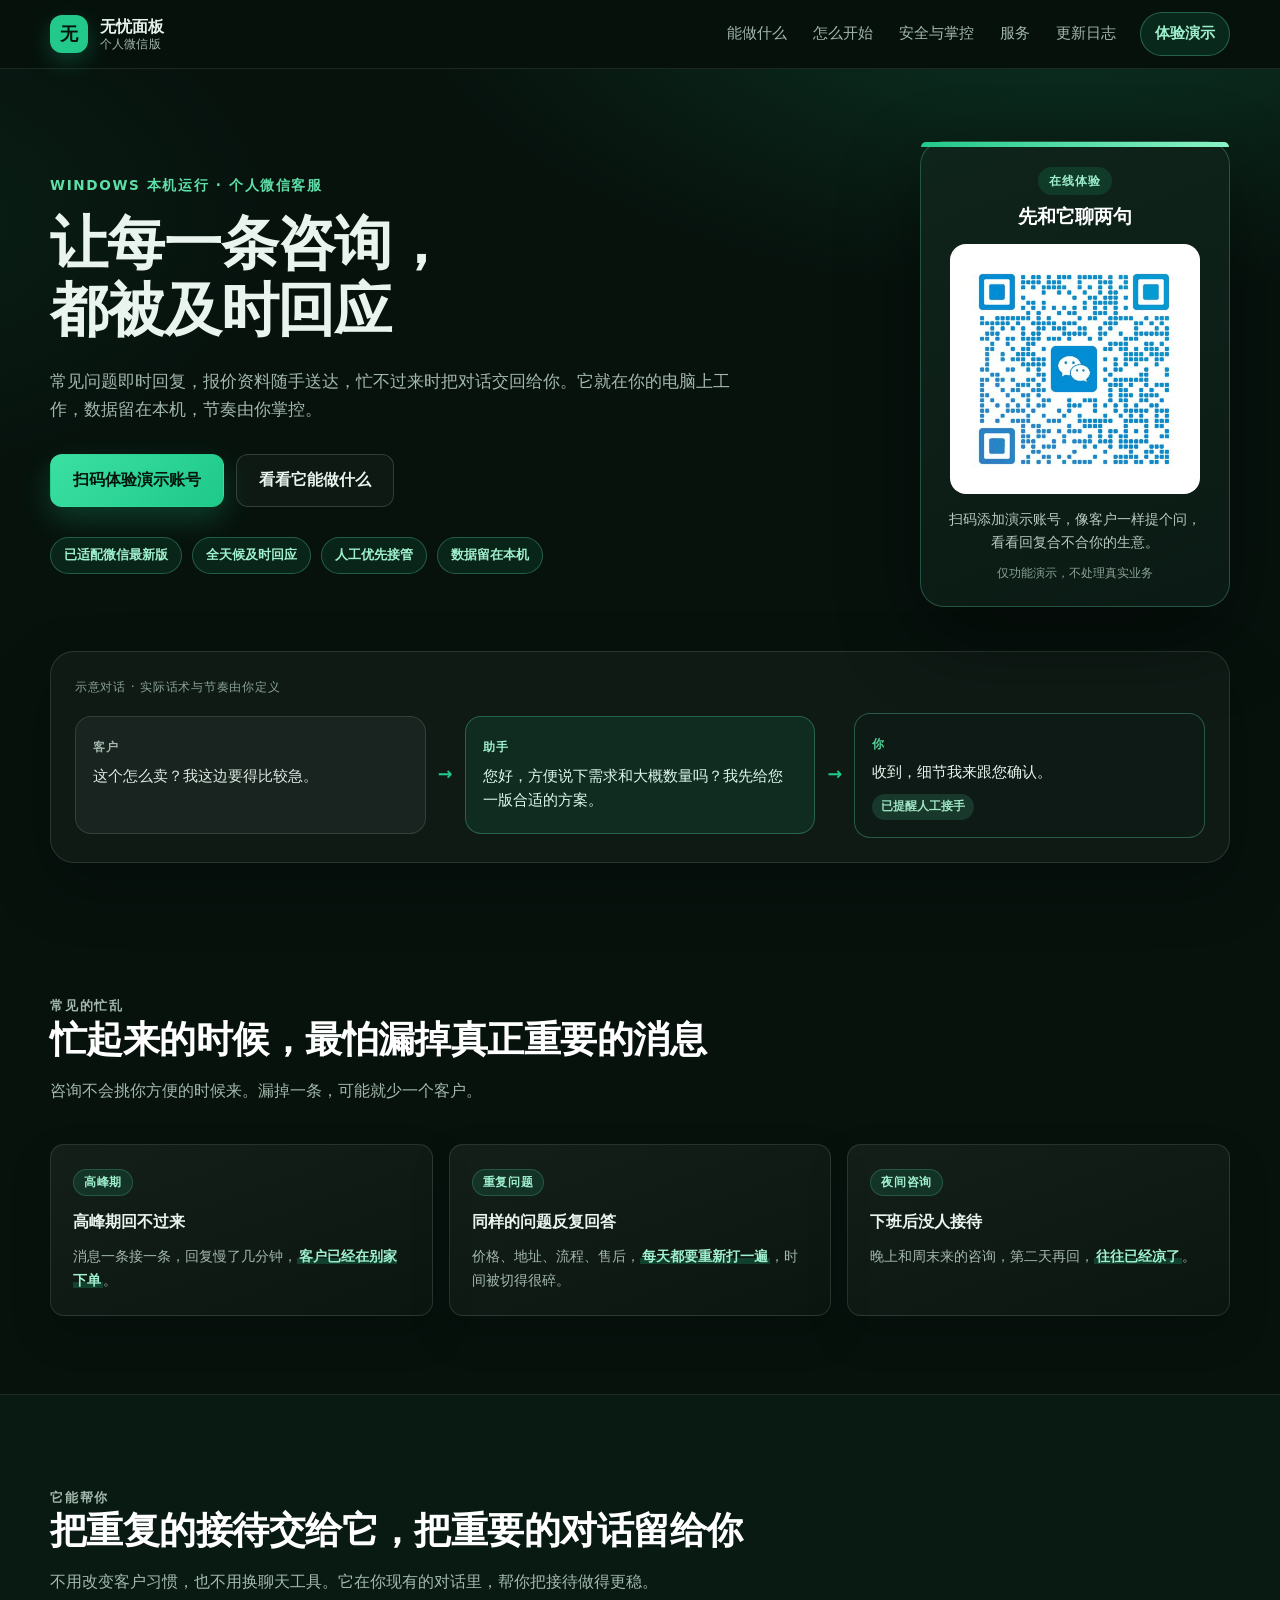
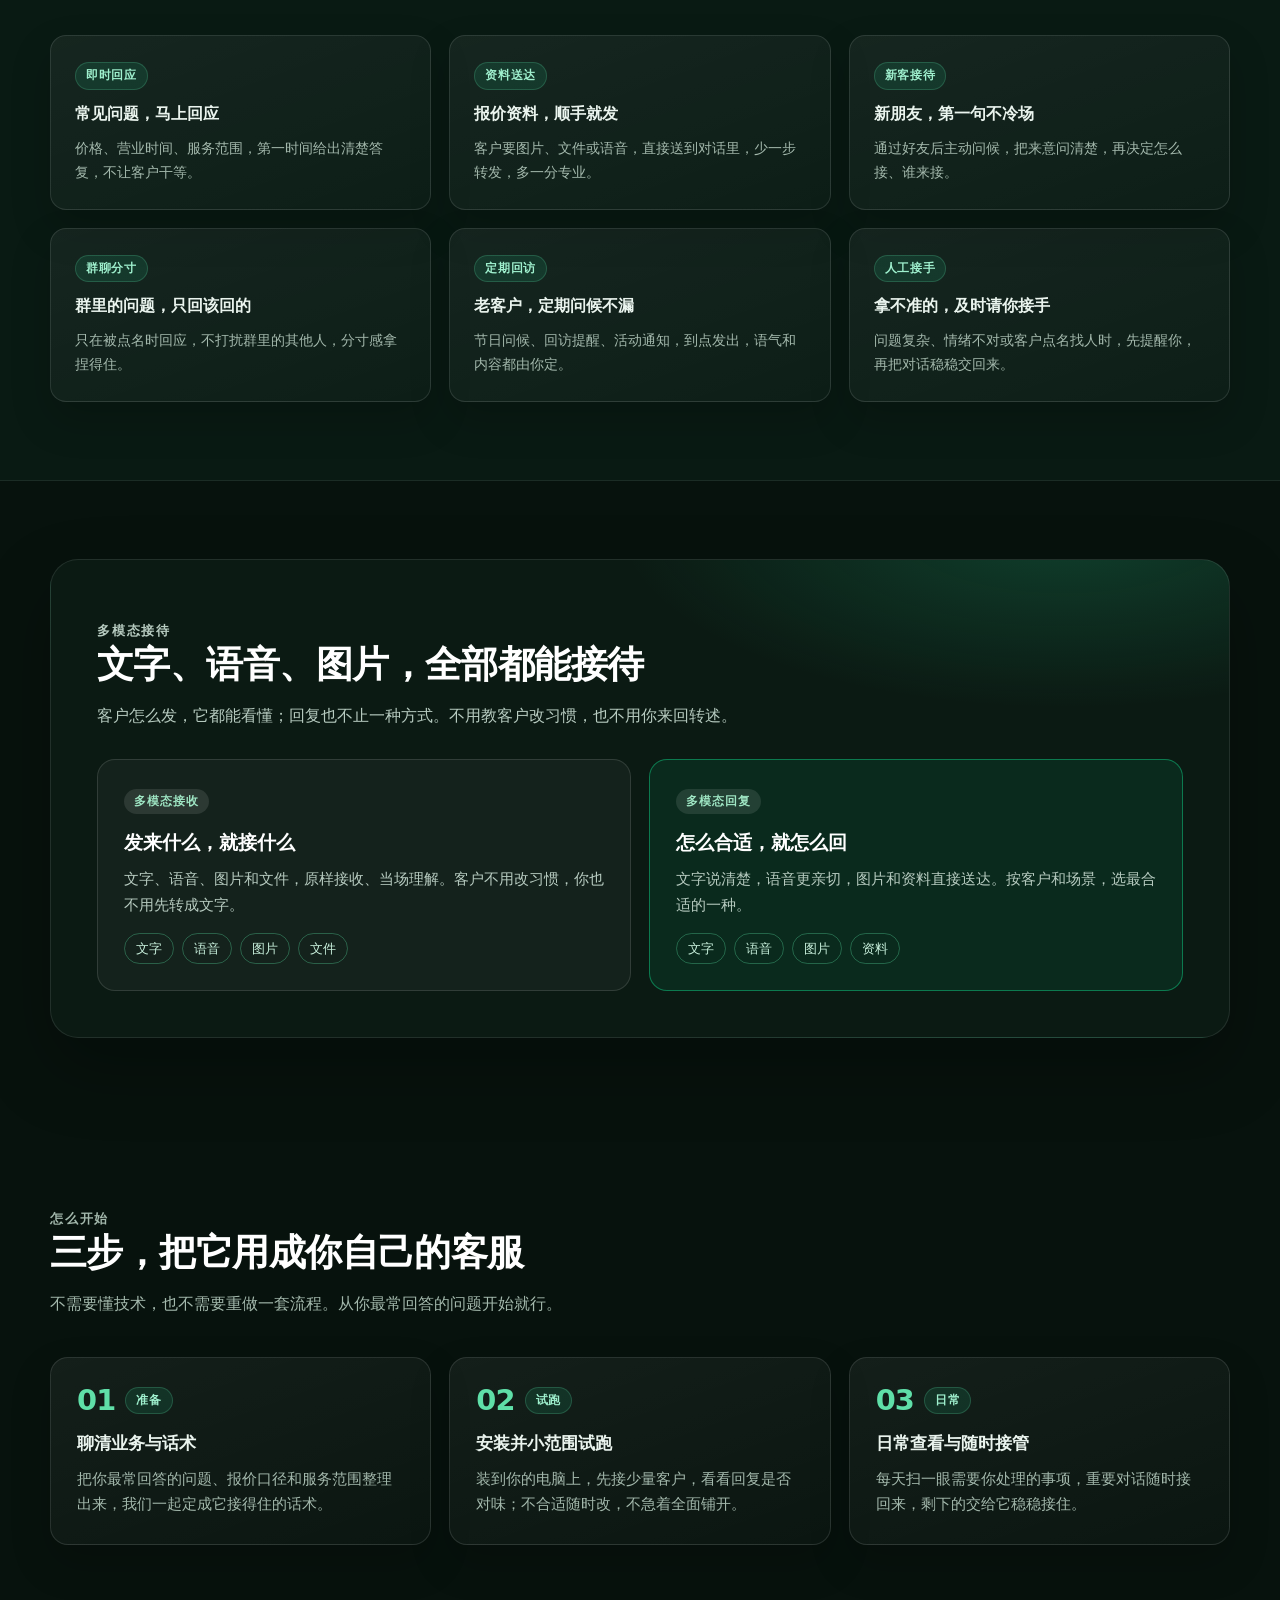
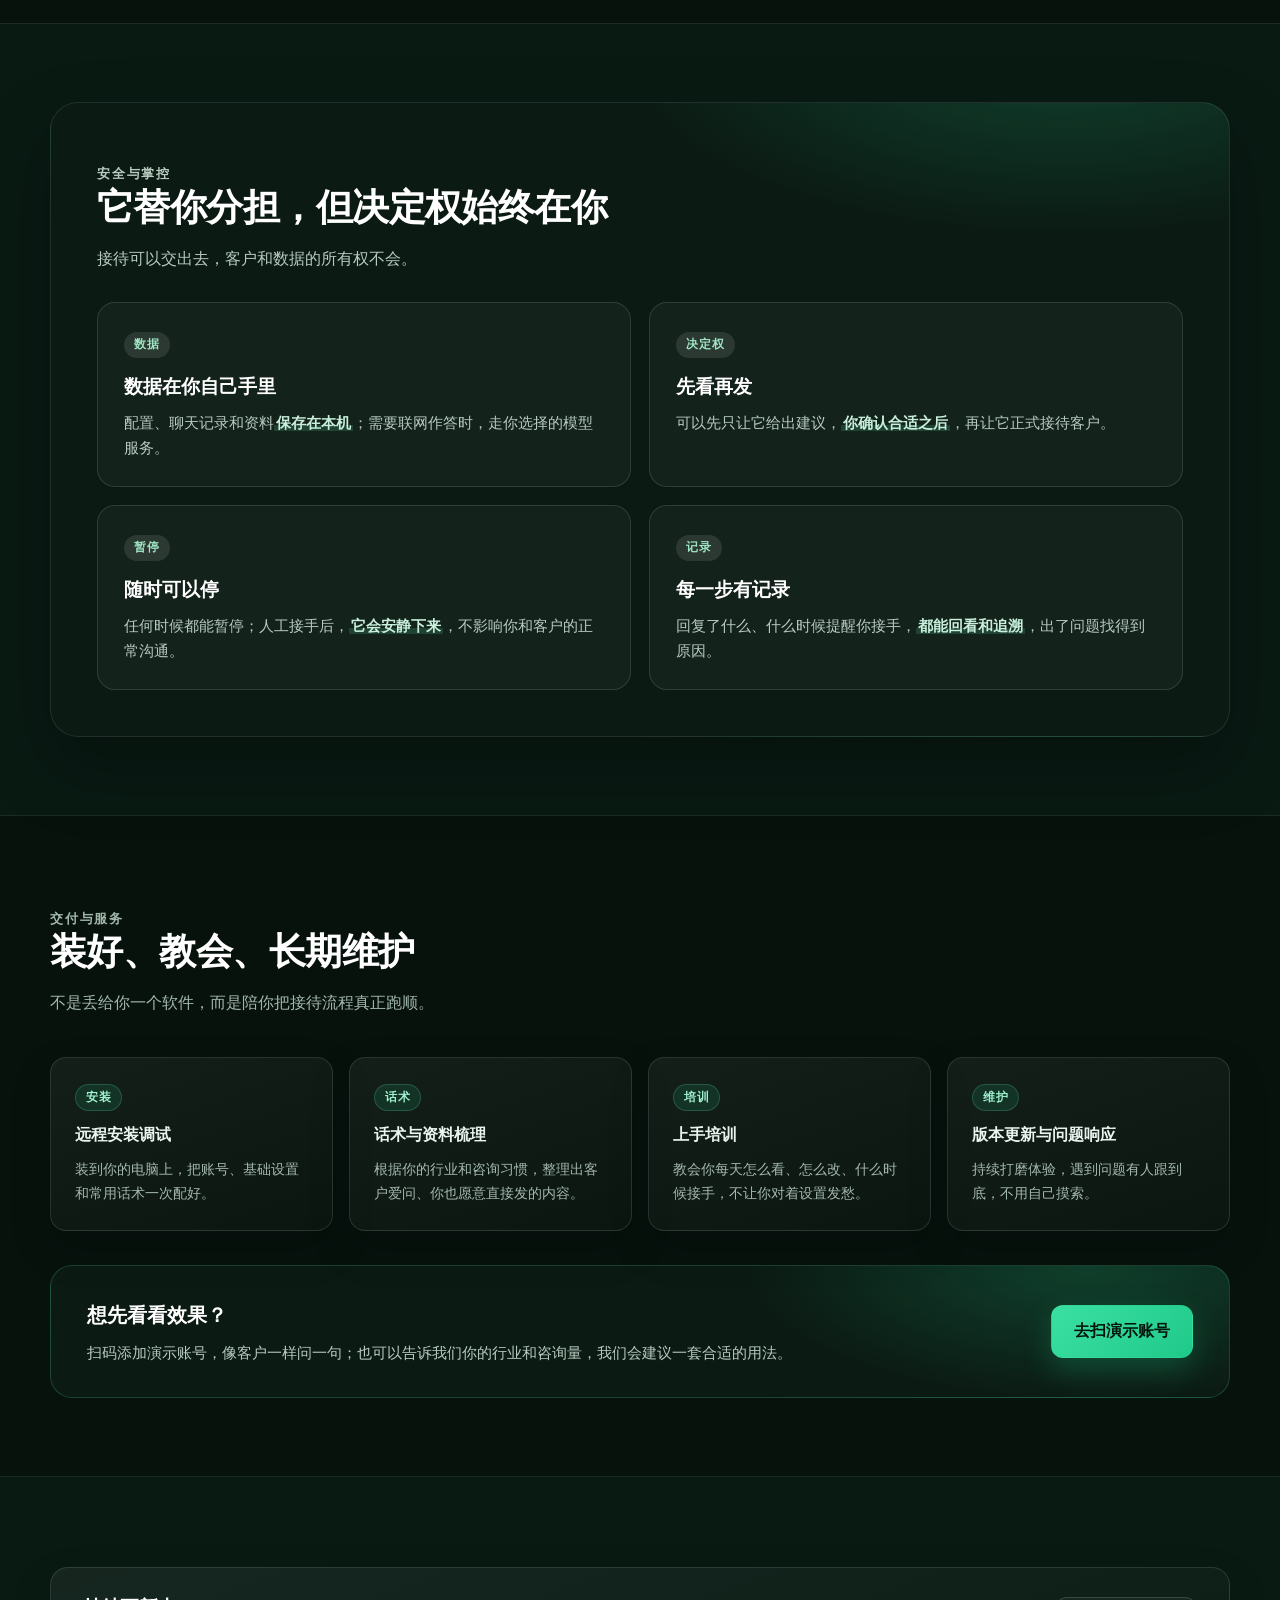
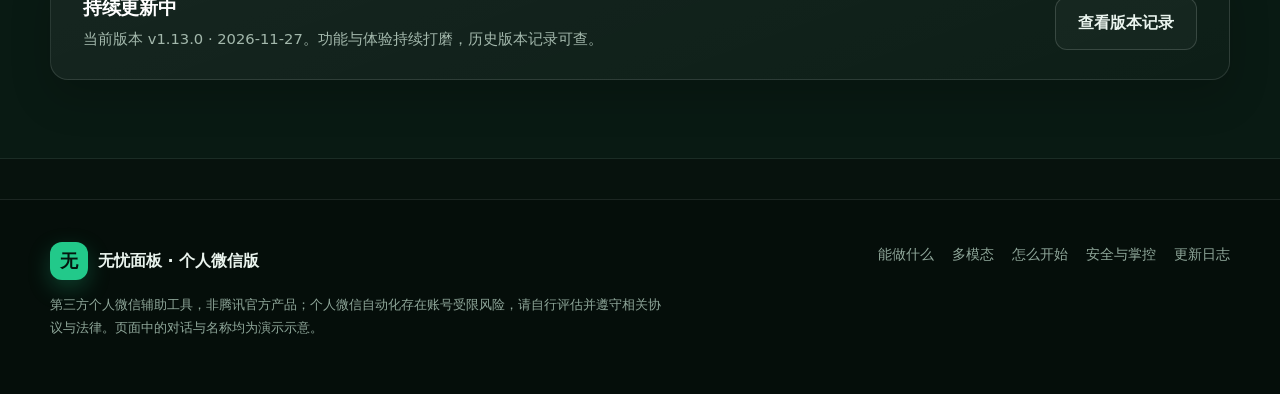
==== commit 7fc0bf64: "site: 发布 v1.13.0 并新增微信最新版适配卖点" ====
--- a/index.html
+++ b/index.html
@@ -5,10 +5,10 @@
   <meta name="viewport" content="width=device-width, initial-scale=1">
   <meta name="theme-color" content="#07120d">
   <title>无忧面板 · 让每一条咨询都被及时回应</title>
-  <meta name="description" content="为个人微信客服打造的本机助手：常见问题即时回复，报价资料随手送达，忙不过来时交回给你；数据留在本机，人工随时接管。">
+  <meta name="description" content="为个人微信客服打造的本机助手：已适配微信最新版，常见问题即时回复，报价资料随手送达，忙不过来时交回给你；数据留在本机，人工随时接管。">
   <meta name="keywords" content="客服助手, 个人微信客服, 自动回复, 客户接待, 多账号管理">
   <meta property="og:title" content="无忧面板 · 让每一条咨询都被及时回应">
-  <meta property="og:description" content="常见问题即时回复，报价资料随手送达，忙不过来时交回给你；数据留在本机，人工随时接管。">
+  <meta property="og:description" content="已适配微信最新版；常见问题即时回复，报价资料随手送达，忙不过来时交回给你；数据留在本机，人工随时接管。">
   <meta property="og:type" content="website">
   <link rel="icon" href="assets/favicon.svg" type="image/svg+xml">
   <link rel="stylesheet" href="assets/styles.css">
@@ -43,6 +43,7 @@
             <a class="btn btn-ghost" href="#capabilities">看看它能做什么</a>
           </div>
           <ul class="hero-points">
+            <li>已适配微信最新版</li>
             <li>全天候及时回应</li>
             <li>人工优先接管</li>
             <li>数据留在本机</li>
@@ -291,7 +292,7 @@
         <div class="latest">
           <div>
             <h2>持续更新中</h2>
-            <p>当前版本 v1.12.0 · 2026-11-25。功能与体验持续打磨，历史版本记录可查。</p>
+            <p>当前版本 v1.13.0 · 2026-11-27。功能与体验持续打磨，历史版本记录可查。</p>
           </div>
           <a class="btn btn-ghost" href="changelog.html">查看版本记录</a>
         </div>
